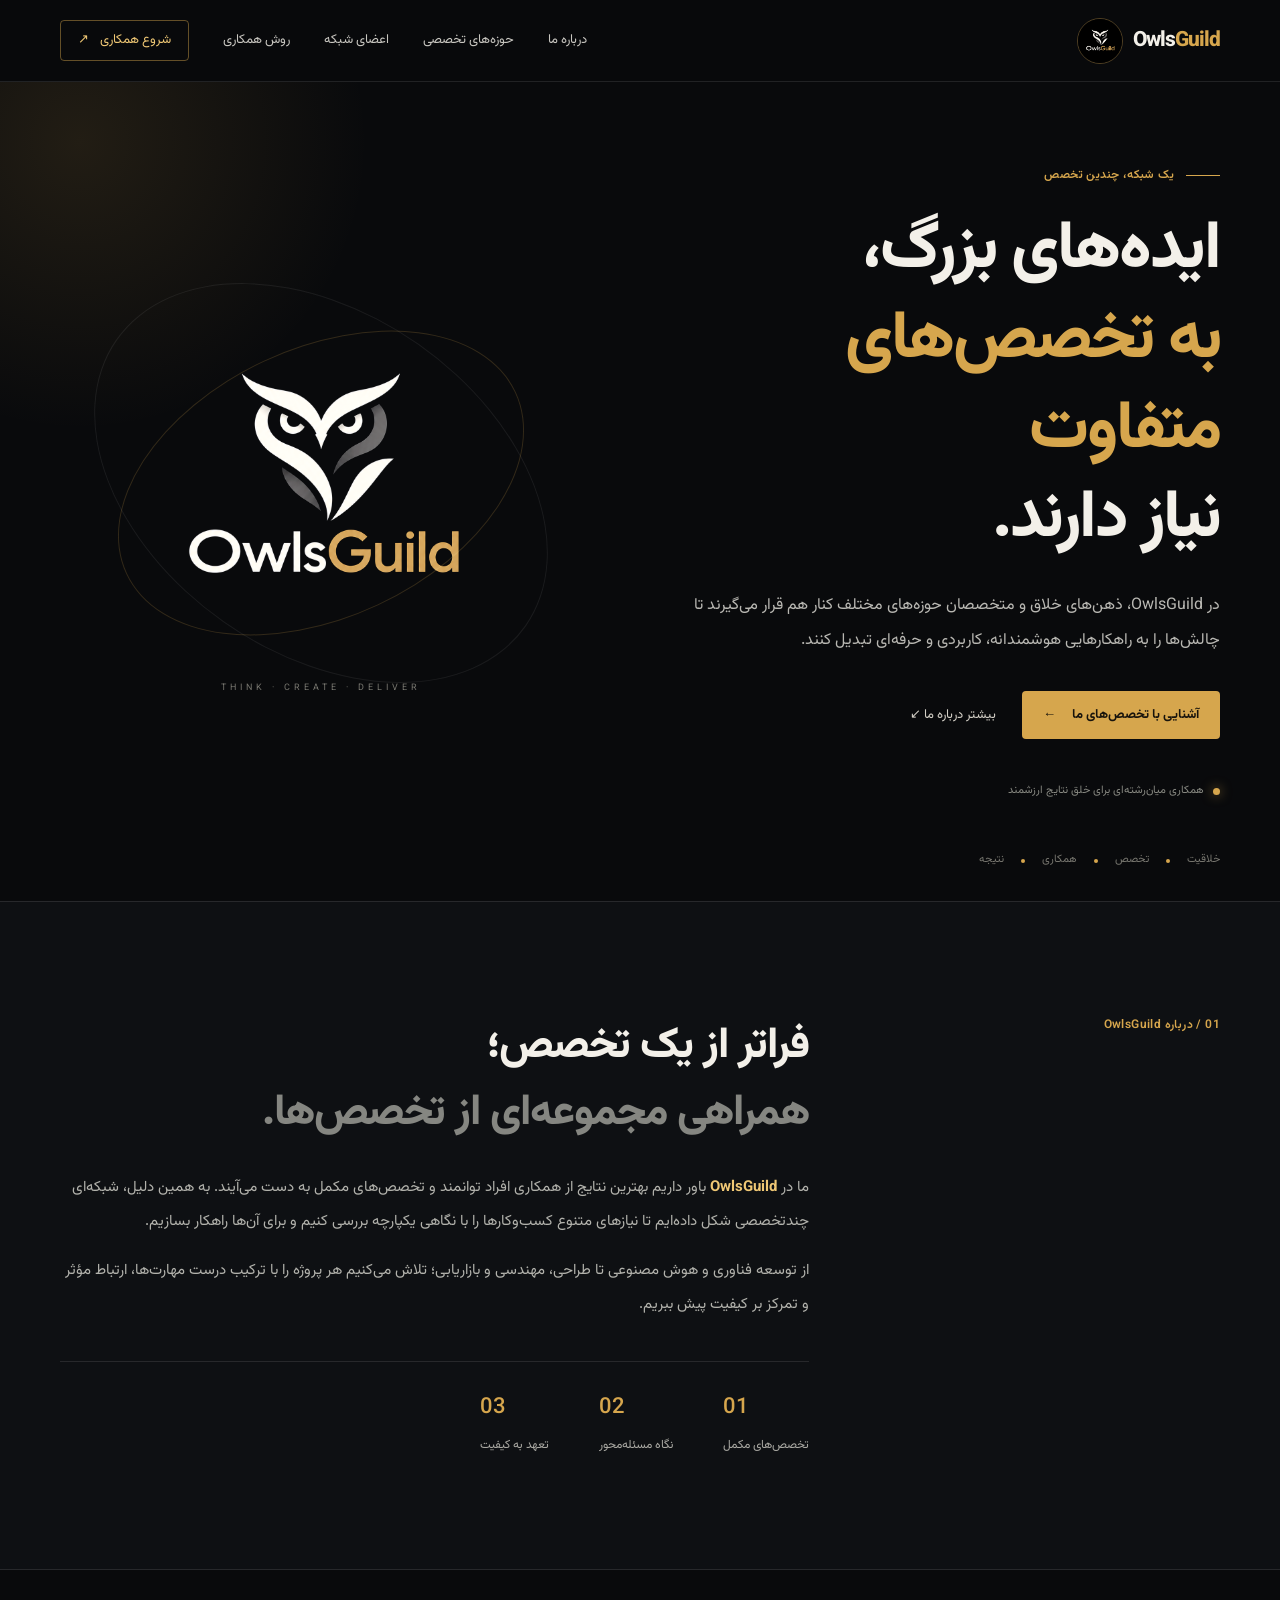
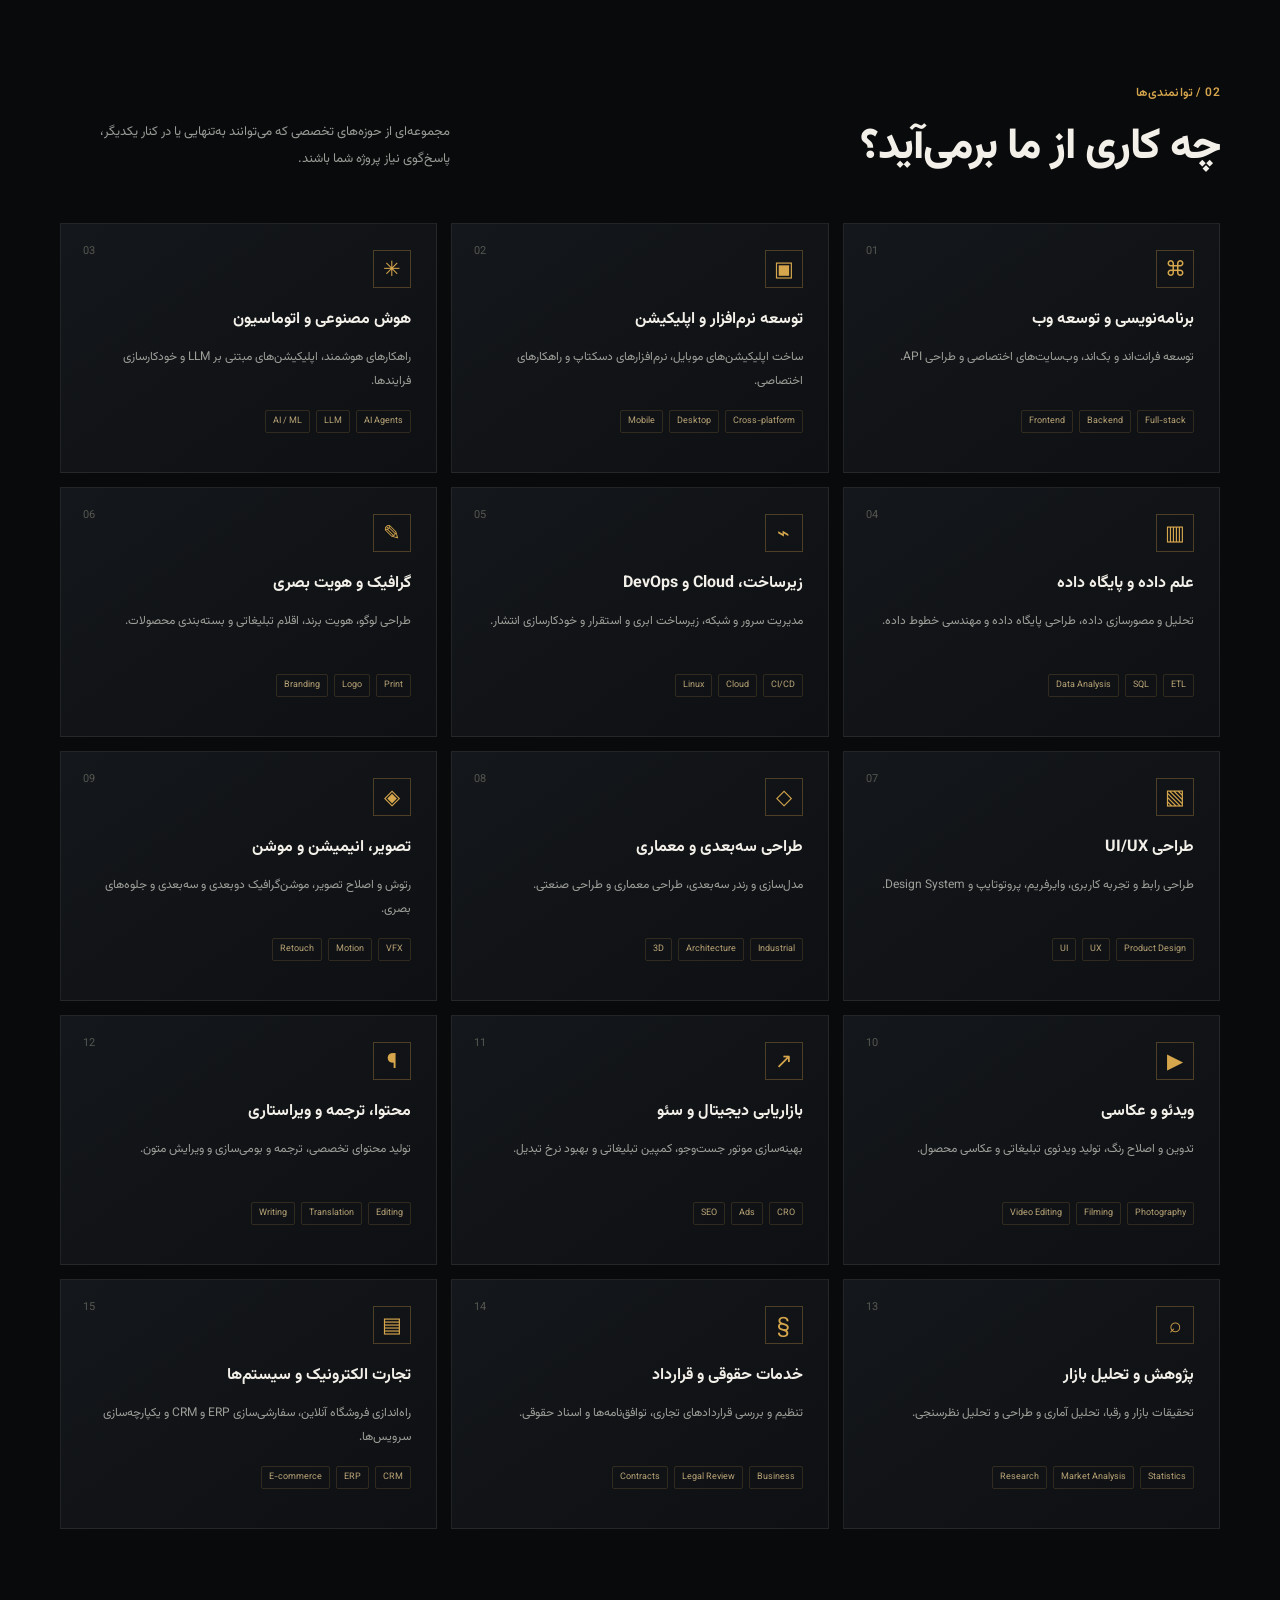
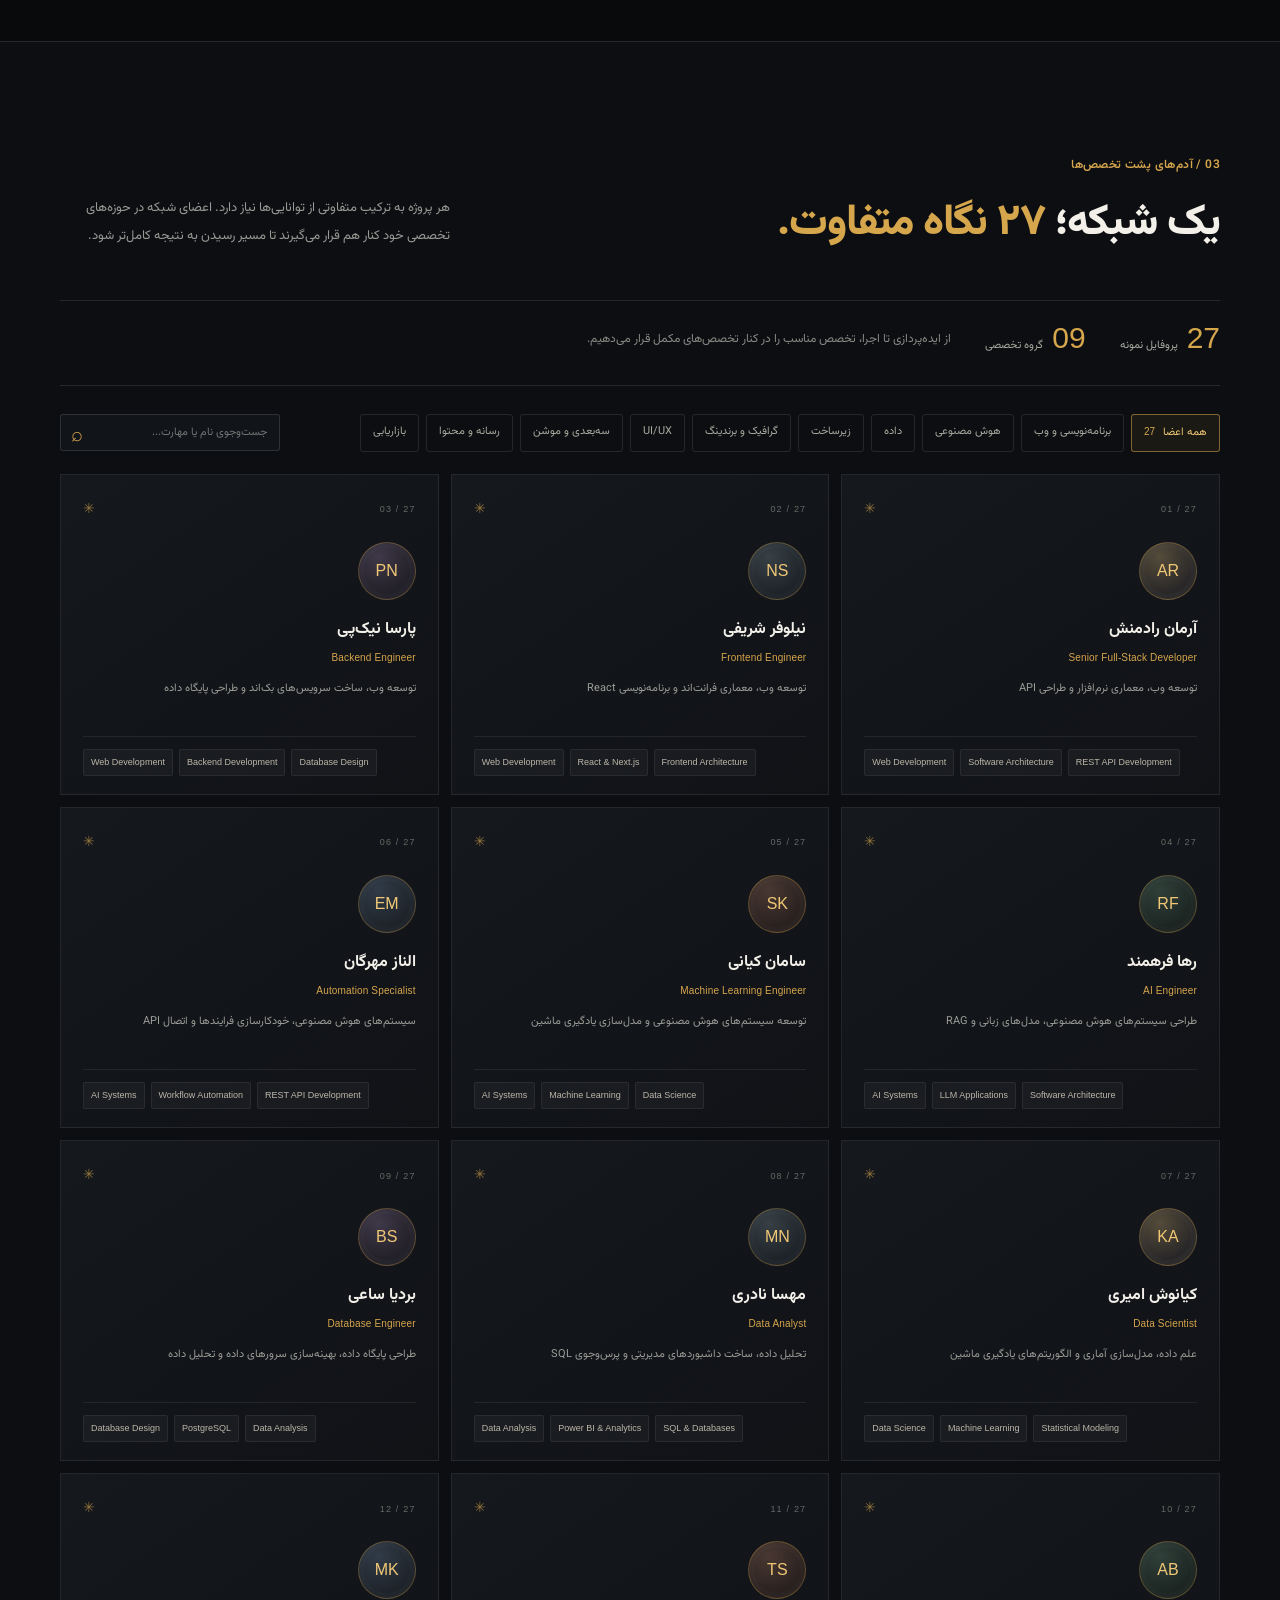
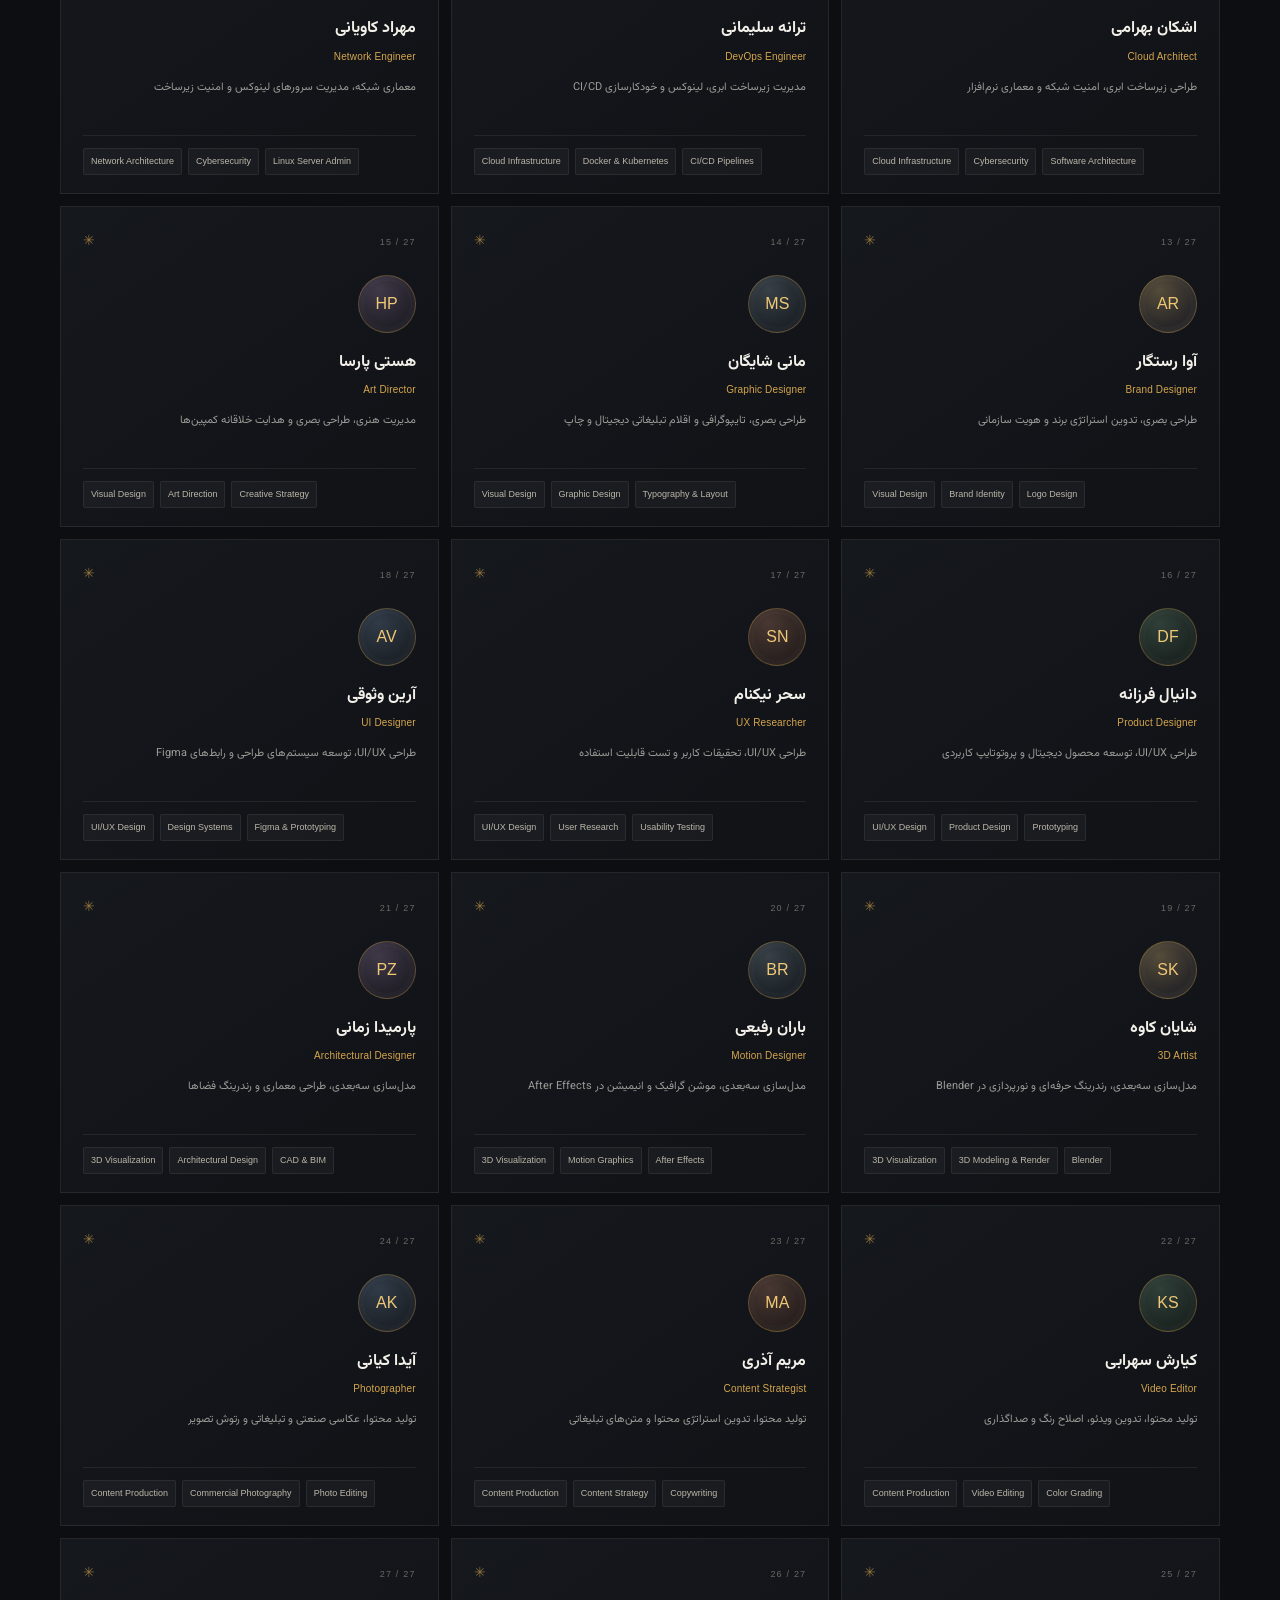
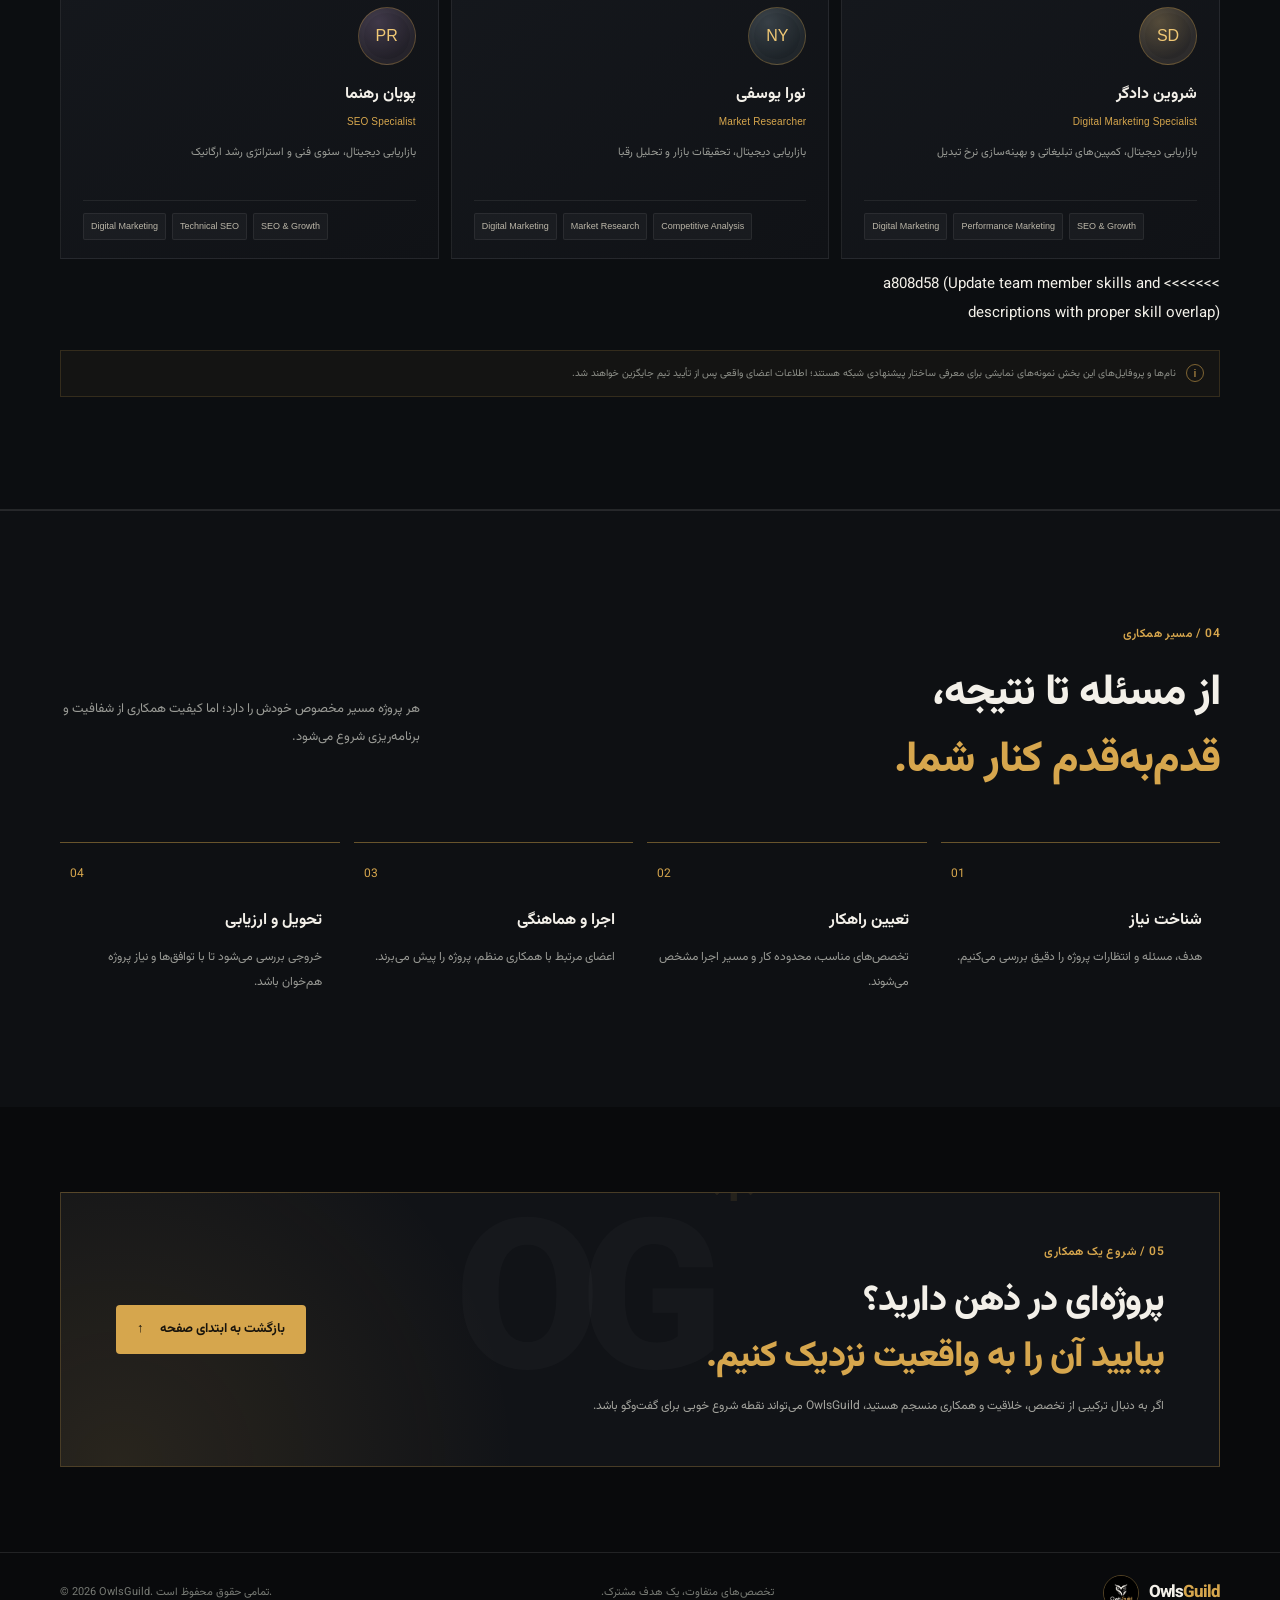
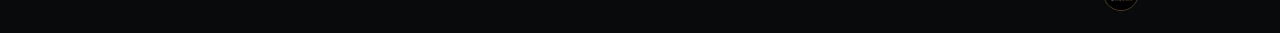
==== index.html @ 22aa442f "Update team member skills and descriptions with proper skill overlap" ====
<!doctype html>
<html lang="fa" dir="rtl">
<head>
  <meta charset="utf-8">
  <meta name="viewport" content="width=device-width, initial-scale=1">
  <meta name="theme-color" content="#090a0c">
  <meta name="description" content="OwlsGuild؛ شبکه‌ای چندتخصصی از افراد خلاق و متخصص در فناوری، هوش مصنوعی، طراحی، مهندسی و بازاریابی برای تبدیل ایده‌ها به راهکارهای حرفه‌ای.">
  <meta name="keywords" content="OwlsGuild, طراحی وب, برنامه نویسی, هوش مصنوعی, طراحی گرافیک, بازاریابی دیجیتال, فریلنسری">
  <meta property="og:type" content="website">
  <meta property="og:title" content="OwlsGuild | تخصص‌های متفاوت، یک هدف مشترک">
  <meta property="og:description" content="شبکه‌ای چندتخصصی برای تبدیل ایده‌ها و نیازهای کسب‌وکارها به راهکارهای حرفه‌ای و عملی.">
  <meta property="og:image" content="assets/images/owlsguild-logo.png">
  <title>OwlsGuild | تخصص‌های متفاوت، یک هدف مشترک</title>
  <link rel="icon" type="image/png" href="assets/images/owlsguild-logo.png">
  <link rel="stylesheet" href="assets/css/styles.css">
  <script type="application/ld+json">
  {
    "@context": "https://schema.org",
    "@type": "Organization",
    "name": "OwlsGuild",
    "url": "https://OwlsGuild.github.io",
    "description": "A multidisciplinary network of creative and skilled professionals working across technology, design, engineering and marketing."
  }
  </script>
</head>
<body>
  <a class="skip-link" href="#main">رفتن به محتوای اصلی</a>
  <header class="site-header" id="top">
    <div class="container nav-wrap">
      <a class="brand" href="#top" aria-label="صفحه اصلی OwlsGuild">
        <img src="assets/images/owlsguild-logo.png" alt="نشان OwlsGuild" width="52" height="52">
        <span>Owls<span class="gold">Guild</span></span>
      </a>
      <button class="menu-toggle" type="button" aria-label="باز کردن منو" aria-expanded="false" aria-controls="main-nav">
        <span></span><span></span><span></span>
      </button>
      <nav class="main-nav" id="main-nav" aria-label="ناوبری اصلی">
        <a href="#about">درباره ما</a>
        <a href="#services">حوزه‌های تخصصی</a>
        <a href="#team">اعضای شبکه</a>
        <a href="#approach">روش همکاری</a>
        <a class="nav-cta" href="#start">شروع همکاری <span aria-hidden="true">↗</span></a>
      </nav>
    </div>
  </header>

  <main id="main">
    <section class="hero section-pad">
      <div class="hero-glow" aria-hidden="true"></div>
      <div class="container hero-grid">
        <div class="hero-copy">
          <div class="eyebrow"><span class="eyebrow-line"></span> یک شبکه، چندین تخصص</div>
          <h1>ایده‌های بزرگ،<br><span class="gold-text">به تخصص‌های متفاوت</span><br>نیاز دارند.</h1>
          <p class="hero-lead">در OwlsGuild، ذهن‌های خلاق و متخصصان حوزه‌های مختلف کنار هم قرار می‌گیرند تا چالش‌ها را به راهکارهایی هوشمندانه، کاربردی و حرفه‌ای تبدیل کنند.</p>
          <div class="hero-actions">
            <a class="button button-primary" href="#services">آشنایی با تخصص‌های ما <span aria-hidden="true">←</span></a>
            <a class="text-link" href="#about">بیشتر درباره ما <span aria-hidden="true">↙</span></a>
          </div>
          <div class="hero-note"><span class="status-dot"></span> همکاری میان‌رشته‌ای برای خلق نتایج ارزشمند</div>
        </div>
        <div class="hero-art" aria-label="لوگوی OwlsGuild">
          <div class="logo-frame"><img src="assets/images/owlsguild-logo.png" alt="لوگوی جغد OwlsGuild"></div>
          <div class="orbit orbit-one"></div>
          <div class="orbit orbit-two"></div>
          <span class="art-caption">THINK · CREATE · DELIVER</span>
        </div>
      </div>
      <div class="container hero-bottom"><span>خلاقیت</span><i></i><span>تخصص</span><i></i><span>همکاری</span><i></i><span>نتیجه</span></div>
    </section>

    <section class="intro section-pad" id="about">
      <div class="container intro-grid">
        <div class="section-kicker">01 / درباره OwlsGuild</div>
        <div class="intro-content">
          <h2>فراتر از یک تخصص؛<br><span class="muted-heading">همراهی مجموعه‌ای از تخصص‌ها.</span></h2>
          <p>ما در <strong>OwlsGuild</strong> باور داریم بهترین نتایج از همکاری افراد توانمند و تخصص‌های مکمل به دست می‌آیند. به همین دلیل، شبکه‌ای چندتخصصی شکل داده‌ایم تا نیازهای متنوع کسب‌وکارها را با نگاهی یکپارچه بررسی کنیم و برای آن‌ها راهکار بسازیم.</p>
          <p>از توسعه فناوری و هوش مصنوعی تا طراحی، مهندسی و بازاریابی؛ تلاش می‌کنیم هر پروژه را با ترکیب درست مهارت‌ها، ارتباط مؤثر و تمرکز بر کیفیت پیش ببریم.</p>
          <div class="values-row">
            <div><b>01</b><span>تخصص‌های مکمل</span></div>
            <div><b>02</b><span>نگاه مسئله‌محور</span></div>
            <div><b>03</b><span>تعهد به کیفیت</span></div>
          </div>
        </div>
      </div>
    </section>

    <section class="services section-pad" id="services">
      <div class="container">
        <div class="section-heading">
          <div><div class="section-kicker">02 / توانمندی‌ها</div><h2>چه کاری از ما برمی‌آید؟</h2></div>
          <p>مجموعه‌ای از حوزه‌های تخصصی که می‌توانند به‌تنهایی یا در کنار یکدیگر، پاسخ‌گوی نیاز پروژه شما باشند.</p>
        </div>
        <div class="service-grid">
          <article class="service-card"><span class="service-number">01</span><div class="service-icon">⌘</div><h3>برنامه‌نویسی و توسعه وب</h3><p>توسعه فرانت‌اند و بک‌اند، وب‌سایت‌های اختصاصی و طراحی API.</p><div class="tags"><span>Frontend</span><span>Backend</span><span>Full-stack</span></div></article>
          <article class="service-card"><span class="service-number">02</span><div class="service-icon">▣</div><h3>توسعه نرم‌افزار و اپلیکیشن</h3><p>ساخت اپلیکیشن‌های موبایل، نرم‌افزارهای دسکتاپ و راهکارهای اختصاصی.</p><div class="tags"><span>Mobile</span><span>Desktop</span><span>Cross-platform</span></div></article>
          <article class="service-card"><span class="service-number">03</span><div class="service-icon">✳</div><h3>هوش مصنوعی و اتوماسیون</h3><p>راهکارهای هوشمند، اپلیکیشن‌های مبتنی بر LLM و خودکارسازی فرایندها.</p><div class="tags"><span>AI / ML</span><span>LLM</span><span>AI Agents</span></div></article>
          <article class="service-card"><span class="service-number">04</span><div class="service-icon">▥</div><h3>علم داده و پایگاه داده</h3><p>تحلیل و مصورسازی داده، طراحی پایگاه داده و مهندسی خطوط داده.</p><div class="tags"><span>Data Analysis</span><span>SQL</span><span>ETL</span></div></article>
          <article class="service-card"><span class="service-number">05</span><div class="service-icon">⌁</div><h3>زیرساخت، Cloud و DevOps</h3><p>مدیریت سرور و شبکه، زیرساخت ابری و استقرار و خودکارسازی انتشار.</p><div class="tags"><span>Linux</span><span>Cloud</span><span>CI/CD</span></div></article>
          <article class="service-card"><span class="service-number">06</span><div class="service-icon">✎</div><h3>گرافیک و هویت بصری</h3><p>طراحی لوگو، هویت برند، اقلام تبلیغاتی و بسته‌بندی محصولات.</p><div class="tags"><span>Branding</span><span>Logo</span><span>Print</span></div></article>
          <article class="service-card"><span class="service-number">07</span><div class="service-icon">▧</div><h3>طراحی UI/UX</h3><p>طراحی رابط و تجربه کاربری، وایرفریم، پروتوتایپ و Design System.</p><div class="tags"><span>UI</span><span>UX</span><span>Product Design</span></div></article>
          <article class="service-card"><span class="service-number">08</span><div class="service-icon">◇</div><h3>طراحی سه‌بعدی و معماری</h3><p>مدل‌سازی و رندر سه‌بعدی، طراحی معماری و طراحی صنعتی.</p><div class="tags"><span>3D</span><span>Architecture</span><span>Industrial</span></div></article>
          <article class="service-card"><span class="service-number">09</span><div class="service-icon">◈</div><h3>تصویر، انیمیشن و موشن</h3><p>رتوش و اصلاح تصویر، موشن‌گرافیک دوبعدی و سه‌بعدی و جلوه‌های بصری.</p><div class="tags"><span>Retouch</span><span>Motion</span><span>VFX</span></div></article>
          <article class="service-card"><span class="service-number">10</span><div class="service-icon">▶</div><h3>ویدئو و عکاسی</h3><p>تدوین و اصلاح رنگ، تولید ویدئوی تبلیغاتی و عکاسی محصول.</p><div class="tags"><span>Video Editing</span><span>Filming</span><span>Photography</span></div></article>
          <article class="service-card"><span class="service-number">11</span><div class="service-icon">↗</div><h3>بازاریابی دیجیتال و سئو</h3><p>بهینه‌سازی موتور جست‌وجو، کمپین تبلیغاتی و بهبود نرخ تبدیل.</p><div class="tags"><span>SEO</span><span>Ads</span><span>CRO</span></div></article>
          <article class="service-card"><span class="service-number">12</span><div class="service-icon">¶</div><h3>محتوا، ترجمه و ویراستاری</h3><p>تولید محتوای تخصصی، ترجمه و بومی‌سازی و ویرایش متون.</p><div class="tags"><span>Writing</span><span>Translation</span><span>Editing</span></div></article>
          <article class="service-card"><span class="service-number">13</span><div class="service-icon">⌕</div><h3>پژوهش و تحلیل بازار</h3><p>تحقیقات بازار و رقبا، تحلیل آماری و طراحی و تحلیل نظرسنجی.</p><div class="tags"><span>Research</span><span>Market Analysis</span><span>Statistics</span></div></article>
          <article class="service-card"><span class="service-number">14</span><div class="service-icon">§</div><h3>خدمات حقوقی و قرارداد</h3><p>تنظیم و بررسی قراردادهای تجاری، توافق‌نامه‌ها و اسناد حقوقی.</p><div class="tags"><span>Contracts</span><span>Legal Review</span><span>Business</span></div></article>
          <article class="service-card"><span class="service-number">15</span><div class="service-icon">▤</div><h3>تجارت الکترونیک و سیستم‌ها</h3><p>راه‌اندازی فروشگاه آنلاین، سفارشی‌سازی ERP و CRM و یکپارچه‌سازی سرویس‌ها.</p><div class="tags"><span>E-commerce</span><span>ERP</span><span>CRM</span></div></article>
        </div>
      </div>
    </section>


    <section class="team section-pad" id="team">
      <div class="container">
        <div class="section-kicker">03 / آدم‌های پشت تخصص‌ها</div>
        <div class="section-heading team-heading">
          <div><h2>یک شبکه؛ <span class="gold-text">۲۷ نگاه متفاوت.</span></h2></div>
          <p>هر پروژه به ترکیب متفاوتی از توانایی‌ها نیاز دارد. اعضای شبکه در حوزه‌های تخصصی خود کنار هم قرار می‌گیرند تا مسیر رسیدن به نتیجه کامل‌تر شود.</p>
        </div>
        <div class="team-intro-row">
          <div class="team-stat"><strong>27</strong><span>پروفایل نمونه</span></div>
          <div class="team-stat"><strong>09</strong><span>گروه تخصصی</span></div>
          <p>از ایده‌پردازی تا اجرا، تخصص مناسب را در کنار تخصص‌های مکمل قرار می‌دهیم.</p>
        </div>
        <div class="team-controls" aria-label="فیلتر اعضای شبکه">
          <div class="team-filters" role="group" aria-label="فیلتر بر اساس حوزه تخصصی">
            <button class="team-filter is-active" type="button" data-filter="all" aria-pressed="true">همه اعضا <span>27</span></button>
            <button class="team-filter" type="button" data-filter="برنامه‌نویسی و وب" aria-pressed="false">برنامه‌نویسی و وب</button>
            <button class="team-filter" type="button" data-filter="هوش مصنوعی و اتوماسیون" aria-pressed="false">هوش مصنوعی</button>
            <button class="team-filter" type="button" data-filter="داده و پایگاه داده" aria-pressed="false">داده</button>
            <button class="team-filter" type="button" data-filter="زیرساخت و DevOps" aria-pressed="false">زیرساخت</button>
            <button class="team-filter" type="button" data-filter="گرافیک و برندینگ" aria-pressed="false">گرافیک و برندینگ</button>
            <button class="team-filter" type="button" data-filter="طراحی محصول و UI/UX" aria-pressed="false">UI/UX</button>
            <button class="team-filter" type="button" data-filter="سه‌بعدی، معماری و موشن" aria-pressed="false">سه‌بعدی و موشن</button>
            <button class="team-filter" type="button" data-filter="رسانه و محتوا" aria-pressed="false">رسانه و محتوا</button>
            <button class="team-filter" type="button" data-filter="رشد و بازاریابی" aria-pressed="false">بازاریابی</button>
          </div>
          <label class="team-search"><span class="sr-only">جست‌وجوی اعضا</span><input id="member-search" type="search" placeholder="جست‌وجوی نام یا مهارت..." autocomplete="off"><span aria-hidden="true">⌕</span></label>
        </div>
        <div class="member-grid" id="member-grid">
          <article class="member-card" data-group="برنامه‌نویسی و وب">
            <div class="member-card-top"><span class="member-index">01 / 27</span><span class="member-mark" aria-hidden="true">✳</span></div>
            <div class="member-avatar avatar-1" aria-hidden="true"><span>AR</span></div>
            <div class="member-info"><h3>آرمان رادمنش</h3><div class="member-role" dir="ltr">Senior Full-Stack Developer</div><p>توسعه وب، معماری نرم‌افزار و طراحی API</p></div>
            <div class="member-tags"><span>Web Development</span><span>Software Architecture</span><span>REST API Development</span></div>
          </article>
          <article class="member-card" data-group="برنامه‌نویسی و وب">
            <div class="member-card-top"><span class="member-index">02 / 27</span><span class="member-mark" aria-hidden="true">✳</span></div>
            <div class="member-avatar avatar-2" aria-hidden="true"><span>NS</span></div>
            <div class="member-info"><h3>نیلوفر شریفی</h3><div class="member-role" dir="ltr">Frontend Engineer</div><p>توسعه وب، معماری فرانت‌اند و برنامه‌نویسی React</p></div>
            <div class="member-tags"><span>Web Development</span><span>React & Next.js</span><span>Frontend Architecture</span></div>
          </article>
          <article class="member-card" data-group="برنامه‌نویسی و وب">
            <div class="member-card-top"><span class="member-index">03 / 27</span><span class="member-mark" aria-hidden="true">✳</span></div>
            <div class="member-avatar avatar-3" aria-hidden="true"><span>PN</span></div>
            <div class="member-info"><h3>پارسا نیک‌پی</h3><div class="member-role" dir="ltr">Backend Engineer</div><p>توسعه وب، ساخت سرویس‌های بک‌اند و طراحی پایگاه داده</p></div>
            <div class="member-tags"><span>Web Development</span><span>Backend Development</span><span>Database Design</span></div>
          </article>
          <article class="member-card" data-group="هوش مصنوعی و اتوماسیون">
            <div class="member-card-top"><span class="member-index">04 / 27</span><span class="member-mark" aria-hidden="true">✳</span></div>
            <div class="member-avatar avatar-4" aria-hidden="true"><span>RF</span></div>
            <div class="member-info"><h3>رها فرهمند</h3><div class="member-role" dir="ltr">AI Engineer</div><p>طراحی سیستم‌های هوش مصنوعی، مدل‌های زبانی و RAG</p></div>
            <div class="member-tags"><span>AI Systems</span><span>LLM Applications</span><span>Software Architecture</span></div>
          </article>
          <article class="member-card" data-group="هوش مصنوعی و اتوماسیون">
            <div class="member-card-top"><span class="member-index">05 / 27</span><span class="member-mark" aria-hidden="true">✳</span></div>
            <div class="member-avatar avatar-5" aria-hidden="true"><span>SK</span></div>
            <div class="member-info"><h3>سامان کیانی</h3><div class="member-role" dir="ltr">Machine Learning Engineer</div><p>توسعه سیستم‌های هوش مصنوعی و مدل‌سازی یادگیری ماشین</p></div>
            <div class="member-tags"><span>AI Systems</span><span>Machine Learning</span><span>Data Science</span></div>
          </article>
          <article class="member-card" data-group="هوش مصنوعی و اتوماسیون">
            <div class="member-card-top"><span class="member-index">06 / 27</span><span class="member-mark" aria-hidden="true">✳</span></div>
            <div class="member-avatar avatar-6" aria-hidden="true"><span>EM</span></div>
            <div class="member-info"><h3>الناز مهرگان</h3><div class="member-role" dir="ltr">Automation Specialist</div><p>سیستم‌های هوش مصنوعی، خودکارسازی فرایندها و اتصال API</p></div>
            <div class="member-tags"><span>AI Systems</span><span>Workflow Automation</span><span>REST API Development</span></div>
          </article>
          <article class="member-card" data-group="داده و پایگاه داده">
            <div class="member-card-top"><span class="member-index">07 / 27</span><span class="member-mark" aria-hidden="true">✳</span></div>
            <div class="member-avatar avatar-1" aria-hidden="true"><span>KA</span></div>
            <div class="member-info"><h3>کیانوش امیری</h3><div class="member-role" dir="ltr">Data Scientist</div><p>علم داده، مدل‌سازی آماری و الگوریتم‌های یادگیری ماشین</p></div>
            <div class="member-tags"><span>Data Science</span><span>Machine Learning</span><span>Statistical Modeling</span></div>
          </article>
          <article class="member-card" data-group="داده و پایگاه داده">
            <div class="member-card-top"><span class="member-index">08 / 27</span><span class="member-mark" aria-hidden="true">✳</span></div>
            <div class="member-avatar avatar-2" aria-hidden="true"><span>MN</span></div>
            <div class="member-info"><h3>مهسا نادری</h3><div class="member-role" dir="ltr">Data Analyst</div><p>تحلیل داده، ساخت داشبوردهای مدیریتی و پرس‌وجوی SQL</p></div>
            <div class="member-tags"><span>Data Analysis</span><span>Power BI & Analytics</span><span>SQL & Databases</span></div>
          </article>
          <article class="member-card" data-group="داده و پایگاه داده">
            <div class="member-card-top"><span class="member-index">09 / 27</span><span class="member-mark" aria-hidden="true">✳</span></div>
            <div class="member-avatar avatar-3" aria-hidden="true"><span>BS</span></div>
            <div class="member-info"><h3>بردیا ساعی</h3><div class="member-role" dir="ltr">Database Engineer</div><p>طراحی پایگاه داده، بهینه‌سازی سرورهای داده و تحلیل داده</p></div>
            <div class="member-tags"><span>Database Design</span><span>PostgreSQL</span><span>Data Analysis</span></div>
          </article>
          <article class="member-card" data-group="زیرساخت و DevOps">
            <div class="member-card-top"><span class="member-index">10 / 27</span><span class="member-mark" aria-hidden="true">✳</span></div>
            <div class="member-avatar avatar-4" aria-hidden="true"><span>AB</span></div>
            <div class="member-info"><h3>اشکان بهرامی</h3><div class="member-role" dir="ltr">Cloud Architect</div><p>طراحی زیرساخت ابری، امنیت شبکه و معماری نرم‌افزار</p></div>
            <div class="member-tags"><span>Cloud Infrastructure</span><span>Cybersecurity</span><span>Software Architecture</span></div>
          </article>
          <article class="member-card" data-group="زیرساخت و DevOps">
            <div class="member-card-top"><span class="member-index">11 / 27</span><span class="member-mark" aria-hidden="true">✳</span></div>
            <div class="member-avatar avatar-5" aria-hidden="true"><span>TS</span></div>
            <div class="member-info"><h3>ترانه سلیمانی</h3><div class="member-role" dir="ltr">DevOps Engineer</div><p>مدیریت زیرساخت ابری، لینوکس و خودکارسازی CI/CD</p></div>
            <div class="member-tags"><span>Cloud Infrastructure</span><span>Docker & Kubernetes</span><span>CI/CD Pipelines</span></div>
          </article>
          <article class="member-card" data-group="زیرساخت و DevOps">
            <div class="member-card-top"><span class="member-index">12 / 27</span><span class="member-mark" aria-hidden="true">✳</span></div>
            <div class="member-avatar avatar-6" aria-hidden="true"><span>MK</span></div>
            <div class="member-info"><h3>مهراد کاویانی</h3><div class="member-role" dir="ltr">Network Engineer</div><p>معماری شبکه، مدیریت سرورهای لینوکس و امنیت زیرساخت</p></div>
            <div class="member-tags"><span>Network Architecture</span><span>Cybersecurity</span><span>Linux Server Admin</span></div>
          </article>
          <article class="member-card" data-group="گرافیک و برندینگ">
            <div class="member-card-top"><span class="member-index">13 / 27</span><span class="member-mark" aria-hidden="true">✳</span></div>
            <div class="member-avatar avatar-1" aria-hidden="true"><span>AR</span></div>
            <div class="member-info"><h3>آوا رستگار</h3><div class="member-role" dir="ltr">Brand Designer</div><p>طراحی بصری، تدوین استراتژی برند و هویت سازمانی</p></div>
            <div class="member-tags"><span>Visual Design</span><span>Brand Identity</span><span>Logo Design</span></div>
          </article>
          <article class="member-card" data-group="گرافیک و برندینگ">
            <div class="member-card-top"><span class="member-index">14 / 27</span><span class="member-mark" aria-hidden="true">✳</span></div>
            <div class="member-avatar avatar-2" aria-hidden="true"><span>MS</span></div>
            <div class="member-info"><h3>مانی شایگان</h3><div class="member-role" dir="ltr">Graphic Designer</div><p>طراحی بصری، تایپوگرافی و اقلام تبلیغاتی دیجیتال و چاپ</p></div>
            <div class="member-tags"><span>Visual Design</span><span>Graphic Design</span><span>Typography & Layout</span></div>
          </article>
          <article class="member-card" data-group="گرافیک و برندینگ">
            <div class="member-card-top"><span class="member-index">15 / 27</span><span class="member-mark" aria-hidden="true">✳</span></div>
            <div class="member-avatar avatar-3" aria-hidden="true"><span>HP</span></div>
            <div class="member-info"><h3>هستی پارسا</h3><div class="member-role" dir="ltr">Art Director</div><p>مدیریت هنری، طراحی بصری و هدایت خلاقانه کمپین‌ها</p></div>
            <div class="member-tags"><span>Visual Design</span><span>Art Direction</span><span>Creative Strategy</span></div>
          </article>
          <article class="member-card" data-group="طراحی محصول و UI/UX">
            <div class="member-card-top"><span class="member-index">16 / 27</span><span class="member-mark" aria-hidden="true">✳</span></div>
            <div class="member-avatar avatar-4" aria-hidden="true"><span>DF</span></div>
            <div class="member-info"><h3>دانیال فرزانه</h3><div class="member-role" dir="ltr">Product Designer</div><p>طراحی UI/UX، توسعه محصول دیجیتال و پروتوتایپ کاربردی</p></div>
            <div class="member-tags"><span>UI/UX Design</span><span>Product Design</span><span>Prototyping</span></div>
          </article>
          <article class="member-card" data-group="طراحی محصول و UI/UX">
            <div class="member-card-top"><span class="member-index">17 / 27</span><span class="member-mark" aria-hidden="true">✳</span></div>
            <div class="member-avatar avatar-5" aria-hidden="true"><span>SN</span></div>
            <div class="member-info"><h3>سحر نیکنام</h3><div class="member-role" dir="ltr">UX Researcher</div><p>طراحی UI/UX، تحقیقات کاربر و تست قابلیت استفاده</p></div>
            <div class="member-tags"><span>UI/UX Design</span><span>User Research</span><span>Usability Testing</span></div>
          </article>
          <article class="member-card" data-group="طراحی محصول و UI/UX">
            <div class="member-card-top"><span class="member-index">18 / 27</span><span class="member-mark" aria-hidden="true">✳</span></div>
            <div class="member-avatar avatar-6" aria-hidden="true"><span>AV</span></div>
            <div class="member-info"><h3>آرین وثوقی</h3><div class="member-role" dir="ltr">UI Designer</div><p>طراحی UI/UX، توسعه سیستم‌های طراحی و رابط‌های Figma</p></div>
            <div class="member-tags"><span>UI/UX Design</span><span>Design Systems</span><span>Figma & Prototyping</span></div>
          </article>
          <article class="member-card" data-group="سه‌بعدی، معماری و موشن">
            <div class="member-card-top"><span class="member-index">19 / 27</span><span class="member-mark" aria-hidden="true">✳</span></div>
            <div class="member-avatar avatar-1" aria-hidden="true"><span>SK</span></div>
            <div class="member-info"><h3>شایان کاوه</h3><div class="member-role" dir="ltr">3D Artist</div><p>مدل‌سازی سه‌بعدی، رندرینگ حرفه‌ای و نورپردازی در Blender</p></div>
            <div class="member-tags"><span>3D Visualization</span><span>3D Modeling & Render</span><span>Blender</span></div>
          </article>
          <article class="member-card" data-group="سه‌بعدی، معماری و موشن">
            <div class="member-card-top"><span class="member-index">20 / 27</span><span class="member-mark" aria-hidden="true">✳</span></div>
            <div class="member-avatar avatar-2" aria-hidden="true"><span>BR</span></div>
            <div class="member-info"><h3>باران رفیعی</h3><div class="member-role" dir="ltr">Motion Designer</div><p>مدل‌سازی سه‌بعدی، موشن گرافیک و انیمیشن در After Effects</p></div>
            <div class="member-tags"><span>3D Visualization</span><span>Motion Graphics</span><span>After Effects</span></div>
          </article>
          <article class="member-card" data-group="سه‌بعدی، معماری و موشن">
            <div class="member-card-top"><span class="member-index">21 / 27</span><span class="member-mark" aria-hidden="true">✳</span></div>
            <div class="member-avatar avatar-3" aria-hidden="true"><span>PZ</span></div>
            <div class="member-info"><h3>پارمیدا زمانی</h3><div class="member-role" dir="ltr">Architectural Designer</div><p>مدل‌سازی سه‌بعدی، طراحی معماری و رندرینگ فضاها</p></div>
            <div class="member-tags"><span>3D Visualization</span><span>Architectural Design</span><span>CAD & BIM</span></div>
          </article>
          <article class="member-card" data-group="رسانه و محتوا">
            <div class="member-card-top"><span class="member-index">22 / 27</span><span class="member-mark" aria-hidden="true">✳</span></div>
            <div class="member-avatar avatar-4" aria-hidden="true"><span>KS</span></div>
            <div class="member-info"><h3>کیارش سهرابی</h3><div class="member-role" dir="ltr">Video Editor</div><p>تولید محتوا، تدوین ویدئو، اصلاح رنگ و صداگذاری</p></div>
            <div class="member-tags"><span>Content Production</span><span>Video Editing</span><span>Color Grading</span></div>
          </article>
          <article class="member-card" data-group="رسانه و محتوا">
            <div class="member-card-top"><span class="member-index">23 / 27</span><span class="member-mark" aria-hidden="true">✳</span></div>
            <div class="member-avatar avatar-5" aria-hidden="true"><span>MA</span></div>
            <div class="member-info"><h3>مریم آذری</h3><div class="member-role" dir="ltr">Content Strategist</div><p>تولید محتوا، تدوین استراتژی محتوا و متن‌های تبلیغاتی</p></div>
            <div class="member-tags"><span>Content Production</span><span>Content Strategy</span><span>Copywriting</span></div>
          </article>
          <article class="member-card" data-group="رسانه و محتوا">
            <div class="member-card-top"><span class="member-index">24 / 27</span><span class="member-mark" aria-hidden="true">✳</span></div>
            <div class="member-avatar avatar-6" aria-hidden="true"><span>AK</span></div>
            <div class="member-info"><h3>آیدا کیانی</h3><div class="member-role" dir="ltr">Photographer</div><p>تولید محتوا، عکاسی صنعتی و تبلیغاتی و رتوش تصویر</p></div>
            <div class="member-tags"><span>Content Production</span><span>Commercial Photography</span><span>Photo Editing</span></div>
          </article>
          <article class="member-card" data-group="رشد و بازاریابی">
            <div class="member-card-top"><span class="member-index">25 / 27</span><span class="member-mark" aria-hidden="true">✳</span></div>
            <div class="member-avatar avatar-1" aria-hidden="true"><span>SD</span></div>
            <div class="member-info"><h3>شروین دادگر</h3><div class="member-role" dir="ltr">Digital Marketing Specialist</div><p>بازاریابی دیجیتال، کمپین‌های تبلیغاتی و بهینه‌سازی نرخ تبدیل</p></div>
            <div class="member-tags"><span>Digital Marketing</span><span>Performance Marketing</span><span>SEO & Growth</span></div>
          </article>
          <article class="member-card" data-group="رشد و بازاریابی">
            <div class="member-card-top"><span class="member-index">26 / 27</span><span class="member-mark" aria-hidden="true">✳</span></div>
            <div class="member-avatar avatar-2" aria-hidden="true"><span>NY</span></div>
            <div class="member-info"><h3>نورا یوسفی</h3><div class="member-role" dir="ltr">Market Researcher</div><p>بازاریابی دیجیتال، تحقیقات بازار و تحلیل رقبا</p></div>
            <div class="member-tags"><span>Digital Marketing</span><span>Market Research</span><span>Competitive Analysis</span></div>
          </article>
          <article class="member-card" data-group="رشد و بازاریابی">
            <div class="member-card-top"><span class="member-index">27 / 27</span><span class="member-mark" aria-hidden="true">✳</span></div>
            <div class="member-avatar avatar-3" aria-hidden="true"><span>PR</span></div>
            <div class="member-info"><h3>پویان رهنما</h3><div class="member-role" dir="ltr">SEO Specialist</div><p>بازاریابی دیجیتال، سئوی فنی و استراتژی رشد ارگانیک</p></div>
            <div class="member-tags"><span>Digital Marketing</span><span>Technical SEO</span><span>SEO & Growth</span></div>
          </article>
>>>>>>> a808d58 (Update team member skills and descriptions with proper skill overlap)
        </div>
        <p class="team-empty" id="team-empty" hidden>عضوی با این نام یا مهارت پیدا نشد.</p>
        <div class="team-footnote"><span class="footnote-mark">i</span><p>نام‌ها و پروفایل‌های این بخش نمونه‌های نمایشی برای معرفی ساختار پیشنهادی شبکه هستند؛ اطلاعات اعضای واقعی پس از تأیید تیم جایگزین خواهند شد.</p></div>
      </div>
    </section>

    <section class="approach section-pad" id="approach">
      <div class="container">
        <div class="section-kicker">04 / مسیر همکاری</div>
        <div class="section-heading approach-heading"><h2>از مسئله تا نتیجه،<br><span class="gold-text">قدم‌به‌قدم کنار شما.</span></h2><p>هر پروژه مسیر مخصوص خودش را دارد؛ اما کیفیت همکاری از شفافیت و برنامه‌ریزی شروع می‌شود.</p></div>
        <div class="steps-grid">
          <div class="step"><span>01</span><h3>شناخت نیاز</h3><p>هدف، مسئله و انتظارات پروژه را دقیق بررسی می‌کنیم.</p></div>
          <div class="step"><span>02</span><h3>تعیین راهکار</h3><p>تخصص‌های مناسب، محدوده کار و مسیر اجرا مشخص می‌شوند.</p></div>
          <div class="step"><span>03</span><h3>اجرا و هماهنگی</h3><p>اعضای مرتبط با همکاری منظم، پروژه را پیش می‌برند.</p></div>
          <div class="step"><span>04</span><h3>تحویل و ارزیابی</h3><p>خروجی بررسی می‌شود تا با توافق‌ها و نیاز پروژه هم‌خوان باشد.</p></div>
        </div>
      </div>
    </section>

    <section class="closing section-pad" id="start">
      <div class="container closing-box">
        <div class="closing-mark">OG<span>✳</span></div>
        <div class="closing-copy"><div class="section-kicker">05 / شروع یک همکاری</div><h2>پروژه‌ای در ذهن دارید؟<br><span class="gold-text">بیایید آن را به واقعیت نزدیک کنیم.</span></h2><p>اگر به دنبال ترکیبی از تخصص، خلاقیت و همکاری منسجم هستید، OwlsGuild می‌تواند نقطه شروع خوبی برای گفت‌وگو باشد.</p></div>
        <a class="button button-primary" href="#top">بازگشت به ابتدای صفحه <span aria-hidden="true">↑</span></a>
      </div>
    </section>
  </main>

  <footer class="site-footer">
    <div class="container footer-wrap">
      <a class="brand footer-brand" href="#top"><img src="assets/images/owlsguild-logo.png" alt="" width="42" height="42"><span>Owls<span class="gold">Guild</span></span></a>
      <p>تخصص‌های متفاوت، یک هدف مشترک.</p>
      <span class="copyright">© <span id="year">2026</span> OwlsGuild. تمامی حقوق محفوظ است.</span>
    </div>
  </footer>
  <script src="assets/js/main.js" defer></script>
</body>
</html>
---- assets/css/styles.css ----
@import url('https://fonts.googleapis.com/css2?family=Vazirmatn:wght@300;400;500;600;700;800;900&display=swap');
:root{--bg:#090a0c;--surface:#101216;--surface-2:#15181d;--text:#f3f0e9;--muted:#a7a6a2;--gold:#d6a64d;--gold-light:#f0c875;--line:rgba(255,255,255,.1);--font:'Vazirmatn',Tahoma,Arial,sans-serif;--container:1160px}
*{box-sizing:border-box}html{scroll-behavior:smooth;scroll-padding-top:90px}body{margin:0;background:var(--bg);color:var(--text);font-family:var(--font);line-height:1.9;font-size:15px}a{color:inherit;text-decoration:none}img{max-width:100%;display:block}button{font:inherit}.container{width:min(var(--container),calc(100% - 48px));margin-inline:auto}.section-pad{padding:112px 0}.gold,.gold-text{color:var(--gold)}.skip-link{position:absolute;top:-60px;right:16px;background:var(--gold);color:#111;padding:8px 14px;z-index:100}.skip-link:focus{top:12px}.site-header{height:82px;position:sticky;top:0;z-index:50;background:rgba(9,10,12,.88);backdrop-filter:blur(18px);border-bottom:1px solid var(--line)}.nav-wrap,.main-nav,.brand{display:flex;align-items:center}.nav-wrap{height:100%;justify-content:space-between}.brand{gap:10px;font-size:21px;font-weight:800;direction:ltr;letter-spacing:-1px}.brand img{width:46px;height:46px;object-fit:cover;border-radius:50%;border:1px solid rgba(214,166,77,.35)}.main-nav{gap:34px;color:#c9c7c1;font-size:13px}.main-nav a{transition:color .2s}.main-nav a:hover,.text-link:hover{color:var(--gold-light)}.main-nav .nav-cta{color:var(--gold-light);border:1px solid rgba(214,166,77,.45);padding:7px 17px;border-radius:4px}.nav-cta span{margin-right:8px}.menu-toggle{display:none;background:none;border:0;padding:8px}.menu-toggle span{display:block;width:24px;height:2px;background:var(--text);margin:5px}.hero{position:relative;overflow:hidden;padding-top:82px;padding-bottom:30px;min-height:650px}.hero-glow{position:absolute;width:600px;height:600px;left:-220px;top:-240px;background:radial-gradient(circle,rgba(214,166,77,.12),transparent 68%);pointer-events:none}.hero-grid{display:grid;grid-template-columns:1.05fr .95fr;align-items:center;gap:60px;position:relative}.eyebrow,.section-kicker{color:var(--gold);font-size:12px;font-weight:600;letter-spacing:.4px}.eyebrow{display:flex;align-items:center;gap:12px}.eyebrow-line{width:34px;height:1px;background:var(--gold)}h1,h2,h3,p{margin-top:0}h1{font-size:clamp(42px,5.2vw,68px);line-height:1.35;letter-spacing:-2px;margin:20px 0 22px;font-weight:800}.hero-lead{color:#b9b8b3;max-width:570px;font-size:16px;line-height:2.2}.hero-actions{display:flex;align-items:center;gap:26px;margin-top:32px}.button{display:inline-flex;align-items:center;justify-content:center;gap:16px;padding:12px 21px;border-radius:4px;font-size:13px;font-weight:700;transition:transform .2s,background .2s}.button:hover{transform:translateY(-3px)}.button-primary{background:var(--gold);color:#17130c}.button-primary:hover{background:var(--gold-light)}.text-link{font-size:13px;color:#d4d0c7}.hero-note{display:flex;align-items:center;gap:9px;color:#888982;font-size:11px;margin-top:42px}.status-dot{width:7px;height:7px;border-radius:50%;background:var(--gold);box-shadow:0 0 12px rgba(214,166,77,.7)}.hero-art{position:relative;min-height:440px;display:grid;place-items:center}.logo-frame{width:min(420px,100%);position:relative;z-index:2;border-radius:50%;overflow:hidden;mix-blend-mode:screen}.logo-frame img{width:100%;height:auto;filter:contrast(1.04)}.orbit{position:absolute;border:1px solid rgba(214,166,77,.2);border-radius:50%;transform:rotate(-25deg)}.orbit-one{width:430px;height:270px}.orbit-two{width:500px;height:340px;border-color:rgba(255,255,255,.07);transform:rotate(35deg)}.art-caption{position:absolute;bottom:6px;left:50%;transform:translateX(-50%);font-size:9px;letter-spacing:4px;color:#77766f;direction:ltr;white-space:nowrap}.hero-bottom{display:flex;align-items:center;gap:17px;color:#77766f;font-size:11px;margin-top:48px}.hero-bottom i{width:4px;height:4px;background:var(--gold);border-radius:50%}.intro{background:#0e1013;border-top:1px solid var(--line);border-bottom:1px solid var(--line)}.intro-grid{display:grid;grid-template-columns:.65fr 1.35fr;gap:50px}.intro-content h2,.section-heading h2,.closing-copy h2{font-size:clamp(29px,3.5vw,43px);line-height:1.55;margin:0 0 24px;font-weight:800;letter-spacing:-1px}.muted-heading{color:#858681}.intro-content p{color:#b2b2ac;max-width:760px;line-height:2.25}.intro-content strong{color:var(--gold-light)}.values-row{display:flex;gap:50px;margin-top:40px;padding-top:25px;border-top:1px solid var(--line)}.values-row div{display:flex;flex-direction:column;gap:5px}.values-row b{font-size:22px;color:var(--gold);font-weight:500;direction:ltr}.values-row span{font-size:12px;color:#aaa9a3}.services{background:var(--bg)}.section-heading{display:flex;align-items:end;justify-content:space-between;gap:40px;margin-bottom:42px}.section-heading h2{margin:10px 0 0}.section-heading>p{max-width:390px;color:#999a95;font-size:13px;margin:0 0 8px;line-height:2.1}.service-grid{display:grid;grid-template-columns:repeat(3,1fr);gap:14px}.service-card{position:relative;min-height:250px;padding:26px 25px 22px;background:linear-gradient(145deg,#14171b,#0e1013);border:1px solid rgba(255,255,255,.075);transition:border-color .25s,transform .25s;overflow:hidden}.service-card:hover{border-color:rgba(214,166,77,.55);transform:translateY(-4px)}.service-number{position:absolute;left:22px;top:18px;color:#555750;font-size:11px;direction:ltr}.service-icon{width:38px;height:38px;display:grid;place-items:center;color:var(--gold);border:1px solid rgba(214,166,77,.3);font-size:21px;margin-bottom:17px}.service-card h3{font-size:16px;margin:0 0 9px;font-weight:700}.service-card p{color:#9d9f99;font-size:12px;line-height:2;margin:0 0 17px;min-height:48px}.tags{display:flex;flex-wrap:wrap;gap:6px;direction:ltr;justify-content:flex-end}.tags span{font-size:9px;color:#b9a477;border:1px solid rgba(214,166,77,.17);padding:2px 7px;border-radius:2px}.approach{background:#0e1013;border-top:1px solid var(--line)}.approach-heading{margin-top:15px;align-items:center}.approach-heading h2{margin:0}.approach-heading>p{max-width:360px}.steps-grid{display:grid;grid-template-columns:repeat(4,1fr);gap:14px;margin-top:48px}.step{border-top:1px solid rgba(214,166,77,.45);padding:20px 18px 0 10px}.step>span{font-size:12px;color:var(--gold);direction:ltr;display:block;margin-bottom:20px}.step h3{font-size:16px;margin:0 0 8px}.step p{font-size:12px;color:#999a95;line-height:2.1;margin:0}.closing{padding-top:85px;padding-bottom:85px}.closing-box{position:relative;overflow:hidden;border:1px solid rgba(214,166,77,.28);background:radial-gradient(circle at 5% 100%,rgba(214,166,77,.12),transparent 35%),#111317;padding:48px 55px;display:flex;align-items:center;justify-content:space-between;gap:30px}.closing-mark{position:absolute;left:34%;top:-75px;font-size:210px;font-weight:900;color:rgba(255,255,255,.025);direction:ltr;letter-spacing:-20px}.closing-mark span{color:rgba(214,166,77,.1);font-size:70px;vertical-align:top}.closing-copy{position:relative;z-index:1}.closing-copy h2{font-size:clamp(25px,3vw,36px);margin:10px 0}.closing-copy p{max-width:600px;color:#a4a49e;font-size:12px;margin:0}.closing-box>.button{position:relative;z-index:1;white-space:nowrap}.site-footer{border-top:1px solid var(--line);padding:22px 0}.footer-wrap{display:flex;align-items:center;justify-content:space-between;gap:20px}.footer-brand{font-size:17px}.footer-brand img{width:36px;height:36px}.footer-wrap p,.copyright{font-size:11px;color:#777a74;margin:0}.copyright{direction:ltr}
@media(max-width:900px){.hero-grid{gap:20px}.hero-art{min-height:350px}.logo-frame{width:340px}.orbit-one{width:350px;height:230px}.orbit-two{width:400px;height:280px}.service-grid{grid-template-columns:repeat(2,1fr)}.intro-grid{gap:25px}.closing-box{padding:38px;align-items:flex-start;flex-direction:column}.closing-box>.button{margin-top:8px}}
@media(max-width:640px){.container{width:min(100% - 32px,var(--container))}.section-pad{padding:76px 0}.site-header{height:70px}.brand{font-size:19px}.brand img{width:40px;height:40px}.menu-toggle{display:block}.main-nav{display:none;position:absolute;top:69px;right:0;left:0;padding:18px 22px 24px;background:#0d0f12;border-bottom:1px solid var(--line);flex-direction:column;align-items:stretch;gap:15px}.main-nav.open{display:flex}.main-nav .nav-cta{text-align:center}.hero{padding-top:55px;min-height:0}.hero-grid{grid-template-columns:1fr;gap:20px}.hero-copy{order:1}.hero-art{order:0;min-height:260px}.logo-frame{width:260px}.orbit-one{width:280px;height:180px}.orbit-two{width:320px;height:220px}.art-caption{bottom:-2px;font-size:8px}.hero h1{font-size:42px;letter-spacing:-1.5px}.hero-lead{font-size:14px}.hero-actions{gap:17px;flex-wrap:wrap}.hero-note{margin-top:28px}.hero-bottom{margin-top:36px;gap:10px;flex-wrap:wrap}.intro-grid{grid-template-columns:1fr;gap:22px}.intro-content h2,.section-heading h2{font-size:30px}.values-row{gap:22px;justify-content:space-between}.values-row span{font-size:10px}.section-heading{display:block}.section-heading>p{margin-top:17px}.service-grid{grid-template-columns:1fr;gap:10px}.service-card{min-height:0;padding:23px}.service-card p{min-height:0}.steps-grid{grid-template-columns:1fr 1fr;gap:25px 14px;margin-top:35px}.step{padding-right:12px}.approach-heading{display:block}.approach-heading>p{margin-top:18px}.closing{padding:65px 0}.closing-box{padding:30px 24px}.closing-copy h2{font-size:27px}.footer-wrap{flex-wrap:wrap}.footer-wrap p{order:3;width:100%}.copyright{font-size:9px}}
@media(prefers-reduced-motion:reduce){html{scroll-behavior:auto}*,*::before,*::after{transition:none!important}}


/* Team directory */
.team{background:#0c0e11;border-top:1px solid var(--line);border-bottom:1px solid var(--line)}
.team-heading{margin-top:14px}
.team-heading h2{margin:0}
.team-intro-row{display:flex;align-items:center;gap:34px;padding:22px 0 28px;border-top:1px solid var(--line);border-bottom:1px solid var(--line);margin-bottom:28px}
.team-stat{display:flex;align-items:baseline;gap:9px;white-space:nowrap}
.team-stat strong{font-family:Arial,sans-serif;font-size:30px;line-height:1;color:var(--gold);font-weight:500;direction:ltr}
.team-stat span{font-size:11px;color:#aaa99f}
.team-intro-row>p{margin:0 0 0 auto;color:#888a84;font-size:12px}
.team-controls{display:flex;justify-content:space-between;align-items:flex-start;gap:18px;margin-bottom:22px}
.team-filters{display:flex;flex-wrap:wrap;gap:7px}
.team-filter{border:1px solid rgba(255,255,255,.1);background:transparent;color:#aaa99f;padding:7px 12px;border-radius:3px;font-size:11px;cursor:pointer;transition:.2s}
.team-filter:hover,.team-filter.is-active{border-color:rgba(214,166,77,.55);color:var(--gold-light);background:rgba(214,166,77,.07)}
.team-filter span{font-family:Arial,sans-serif;font-size:10px;margin-right:5px;color:var(--gold)}
.team-search{position:relative;flex:0 0 220px}
.team-search input{width:100%;height:37px;border:1px solid rgba(255,255,255,.12);background:#111419;color:var(--text);border-radius:3px;padding:0 12px 0 34px;font:inherit;font-size:11px;outline:none}
.team-search input:focus{border-color:rgba(214,166,77,.65)}
.team-search>span:last-child{position:absolute;left:11px;top:3px;font-size:20px;color:var(--gold)}
.member-grid{display:grid;grid-template-columns:repeat(3,minmax(0,1fr));gap:12px}
.member-card{position:relative;min-width:0;padding:22px 22px 18px;background:linear-gradient(145deg,#15181d,#101216);border:1px solid rgba(255,255,255,.075);transition:border-color .22s,transform .22s;overflow:hidden}
.member-card:hover{border-color:rgba(214,166,77,.5);transform:translateY(-3px)}
.member-card[hidden]{display:none}
.member-card-top{display:flex;justify-content:space-between;align-items:center;margin-bottom:19px}
.member-index{font-family:Arial,sans-serif;font-size:9px;letter-spacing:1.2px;color:#686a64;direction:ltr}
.member-mark{font-size:14px;color:rgba(214,166,77,.65)}
.member-avatar{width:58px;height:58px;border-radius:50%;display:grid;place-items:center;margin-bottom:15px;border:1px solid rgba(214,166,77,.32);background:radial-gradient(circle at 35% 25%,rgba(240,200,117,.25),rgba(214,166,77,.05) 65%),#202126;color:var(--gold-light);font:500 16px Arial,sans-serif;direction:ltr;box-shadow:inset 0 0 0 5px rgba(255,255,255,.018)}
.avatar-2{background:radial-gradient(circle at 35% 25%,rgba(166,183,195,.2),transparent 70%),#1c2227}
.avatar-3{background:radial-gradient(circle at 35% 25%,rgba(183,157,205,.2),transparent 70%),#211f27}
.avatar-4{background:radial-gradient(circle at 35% 25%,rgba(132,175,154,.2),transparent 70%),#1b2421}
.avatar-5{background:radial-gradient(circle at 35% 25%,rgba(204,151,129,.2),transparent 70%),#28201e}
.avatar-6{background:radial-gradient(circle at 35% 25%,rgba(126,160,194,.2),transparent 70%),#1d2229}
.member-info h3{font-size:16px;font-weight:700;margin:0 0 2px}
.member-role{font-family:Arial,sans-serif;font-size:10px;letter-spacing:.15px;color:var(--gold);text-align:right;margin-bottom:11px}
.member-info p{font-size:11px;color:#9b9d97;line-height:2;margin:0;min-height:44px}
.member-tags{display:flex;flex-wrap:wrap;gap:6px;margin-top:14px;padding-top:12px;border-top:1px solid rgba(255,255,255,.07);direction:ltr;justify-content:flex-start}
.member-tags span{font-family:Arial,sans-serif;font-size:9px;color:#bcb7a9;background:rgba(255,255,255,.035);border:1px solid rgba(255,255,255,.07);padding:4px 7px;border-radius:2px}
.team-empty{text-align:center;color:#aaa;padding:30px}
.team-footnote{display:flex;align-items:flex-start;gap:10px;margin-top:22px;padding:13px 15px;border:1px solid rgba(214,166,77,.16);background:rgba(214,166,77,.035)}
.footnote-mark{flex:0 0 18px;width:18px;height:18px;border:1px solid rgba(214,166,77,.55);border-radius:50%;display:grid;place-items:center;color:var(--gold);font:11px Arial,sans-serif}
.team-footnote p{font-size:10px;line-height:1.9;color:#8e9089;margin:0}
.sr-only{position:absolute;width:1px;height:1px;padding:0;margin:-1px;overflow:hidden;clip:rect(0,0,0,0);white-space:nowrap;border:0}
@media(max-width:900px){.team-controls{display:block}.team-search{display:block;max-width:320px;margin-top:14px}.member-grid{grid-template-columns:repeat(2,minmax(0,1fr))}}
@media(max-width:640px){.team-intro-row{gap:16px;flex-wrap:wrap}.team-intro-row>p{width:100%;margin-top:4px}.team-stat strong{font-size:26px}.team-filters{flex-wrap:nowrap;overflow-x:auto;padding-bottom:8px;scrollbar-width:thin}.team-filter{white-space:nowrap}.team-search{max-width:none}.member-grid{grid-template-columns:1fr}.member-card{padding:20px}.member-info p{min-height:0}}
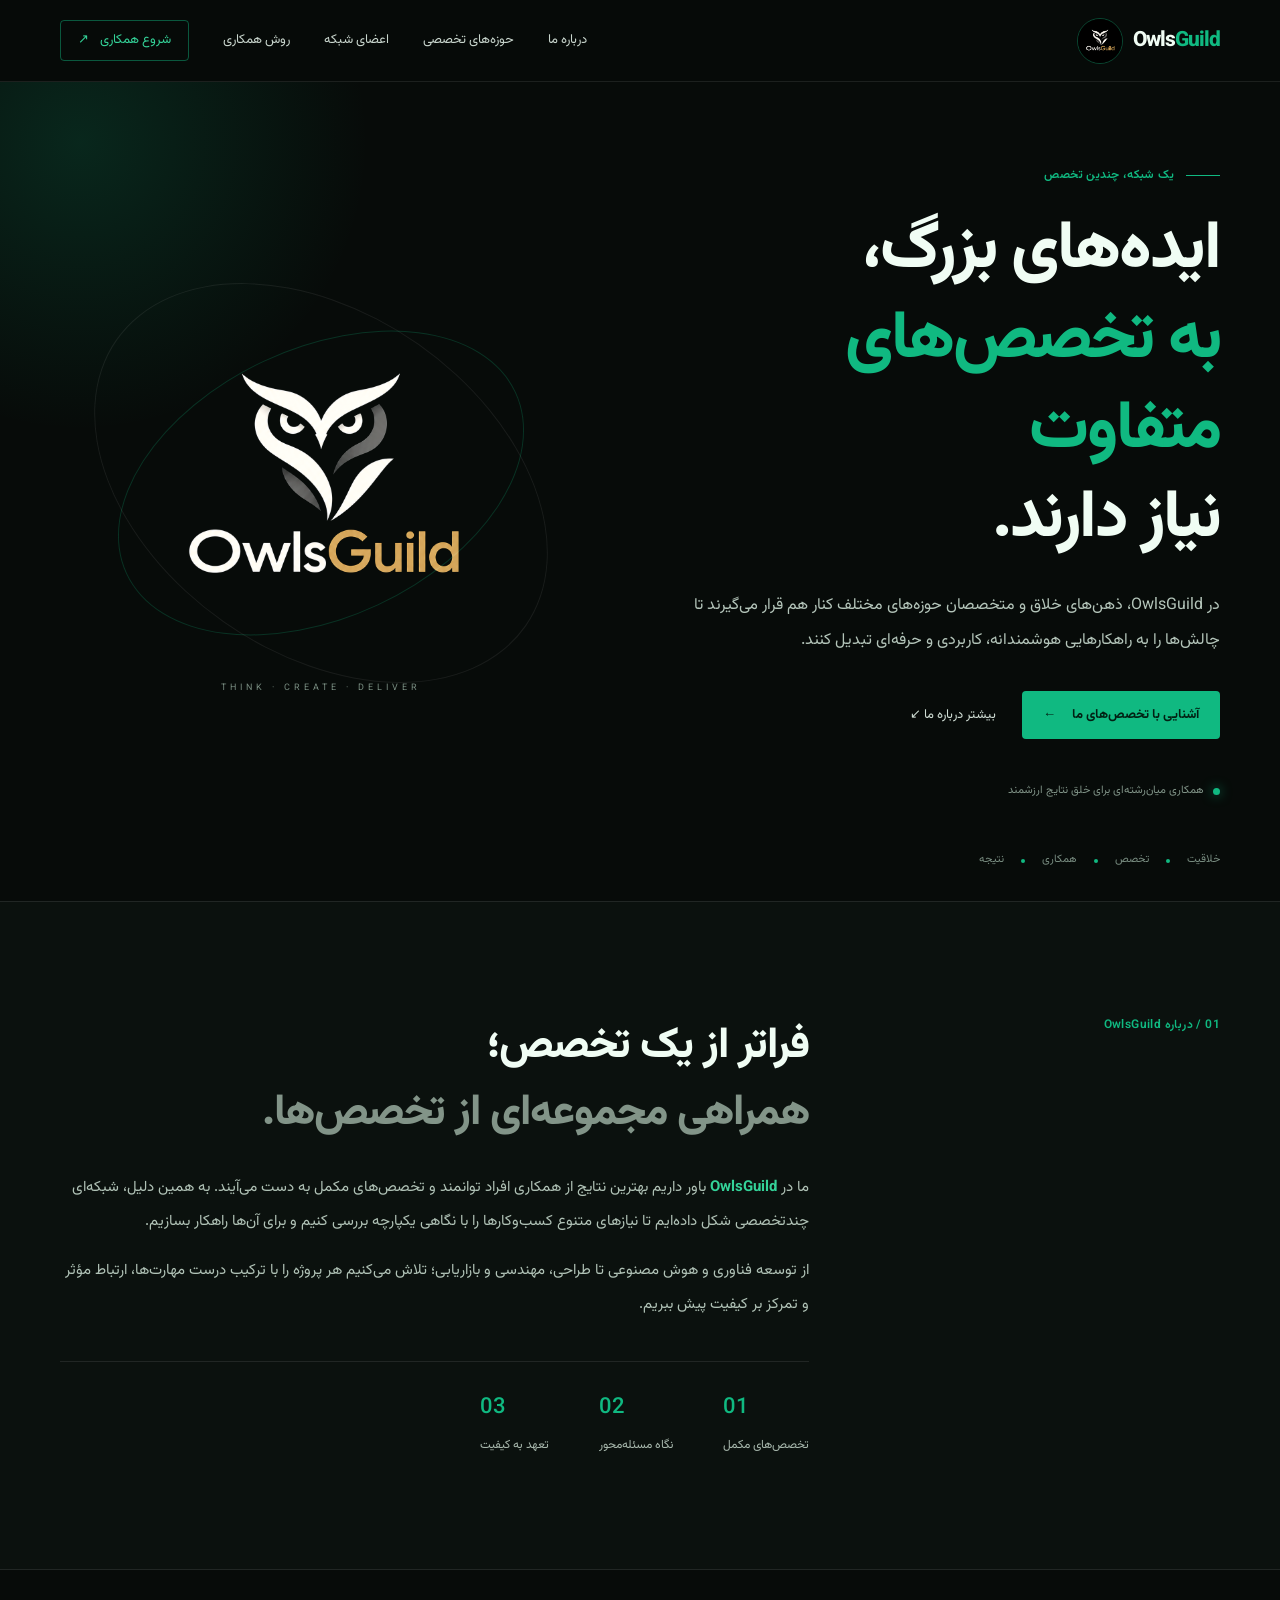
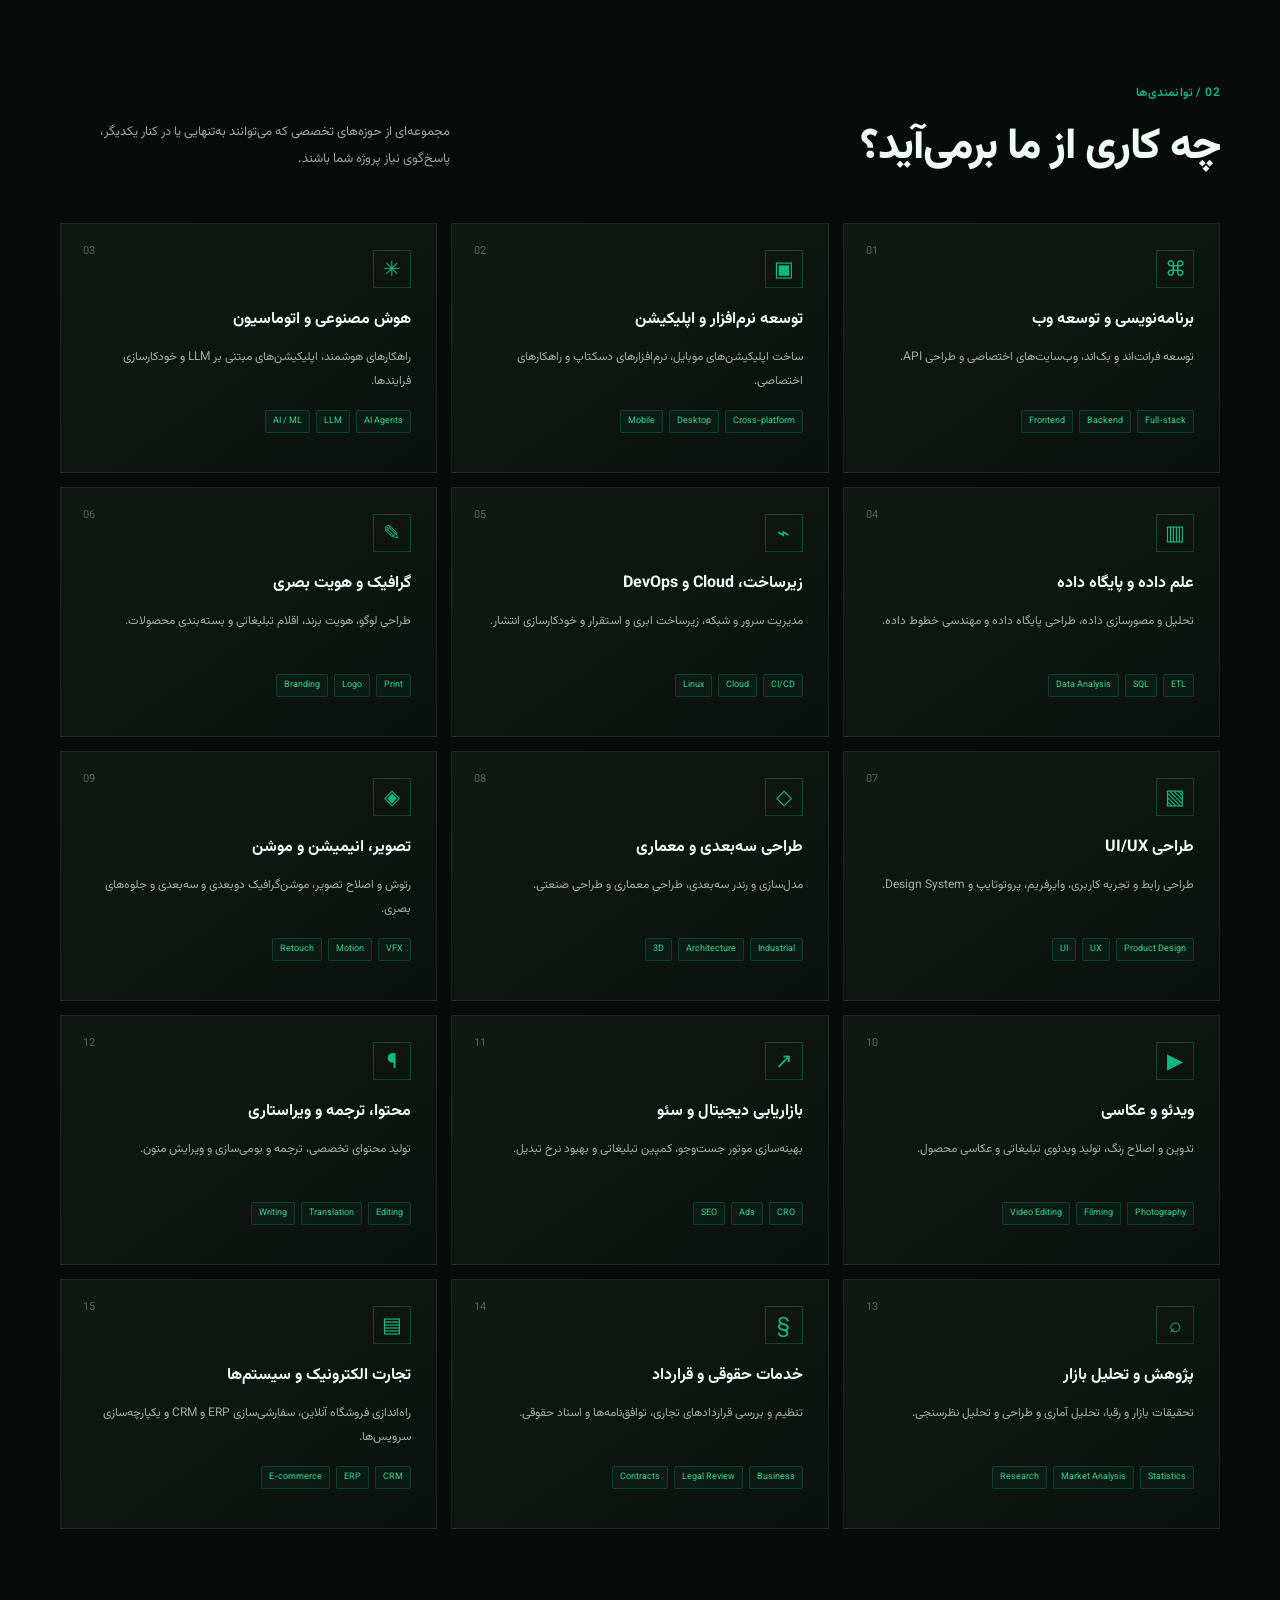
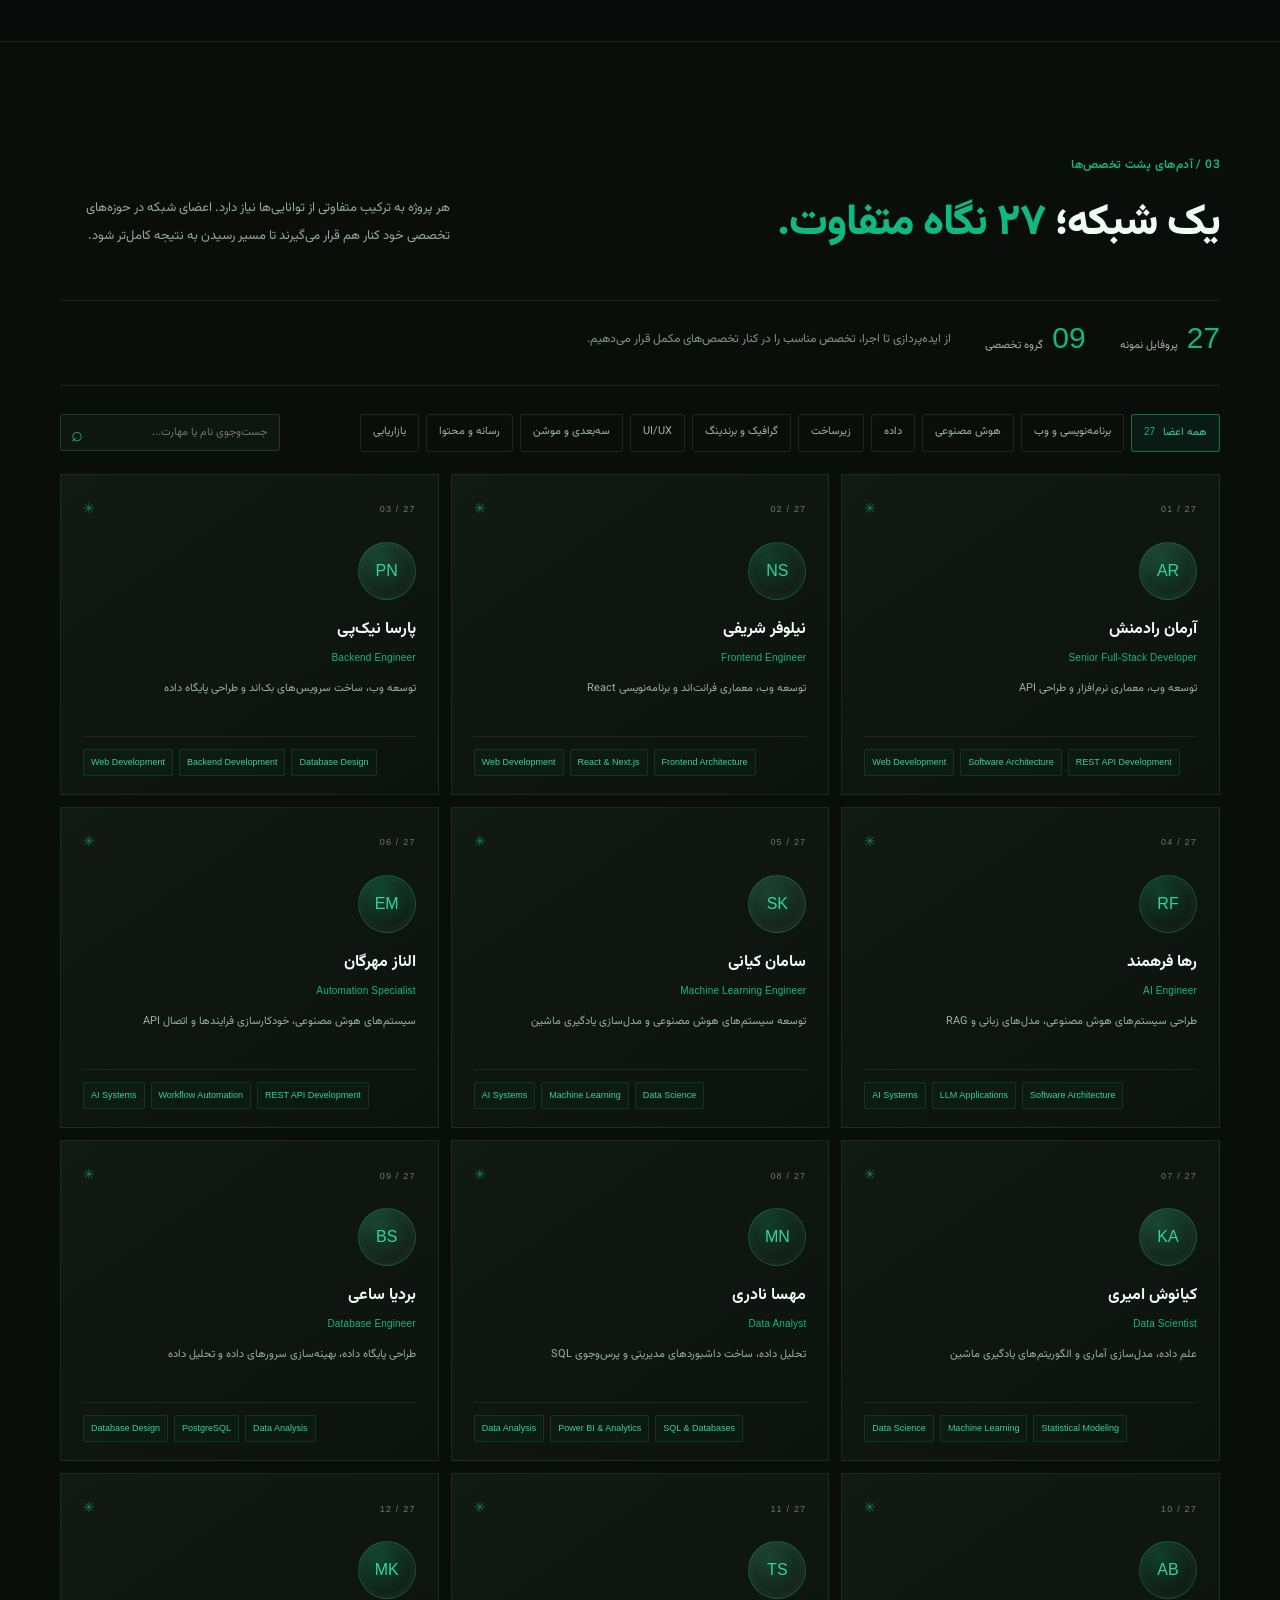
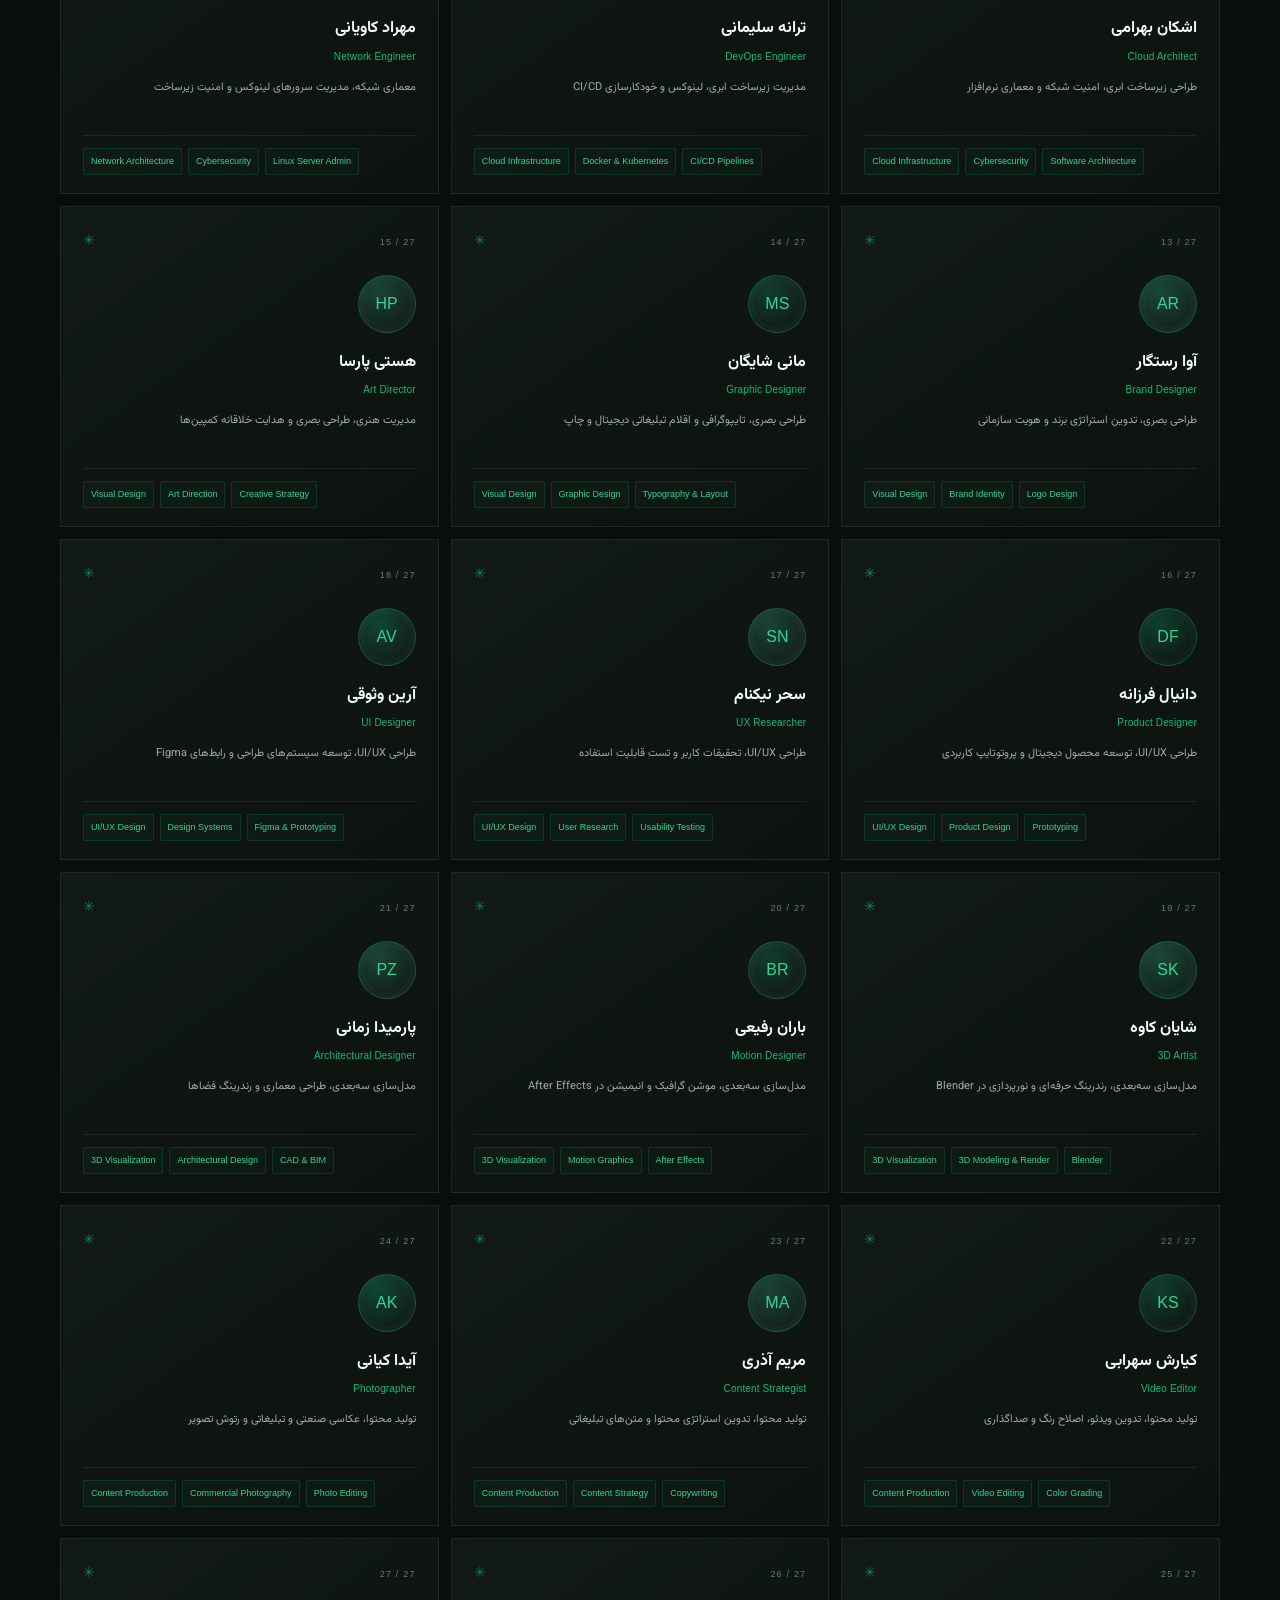
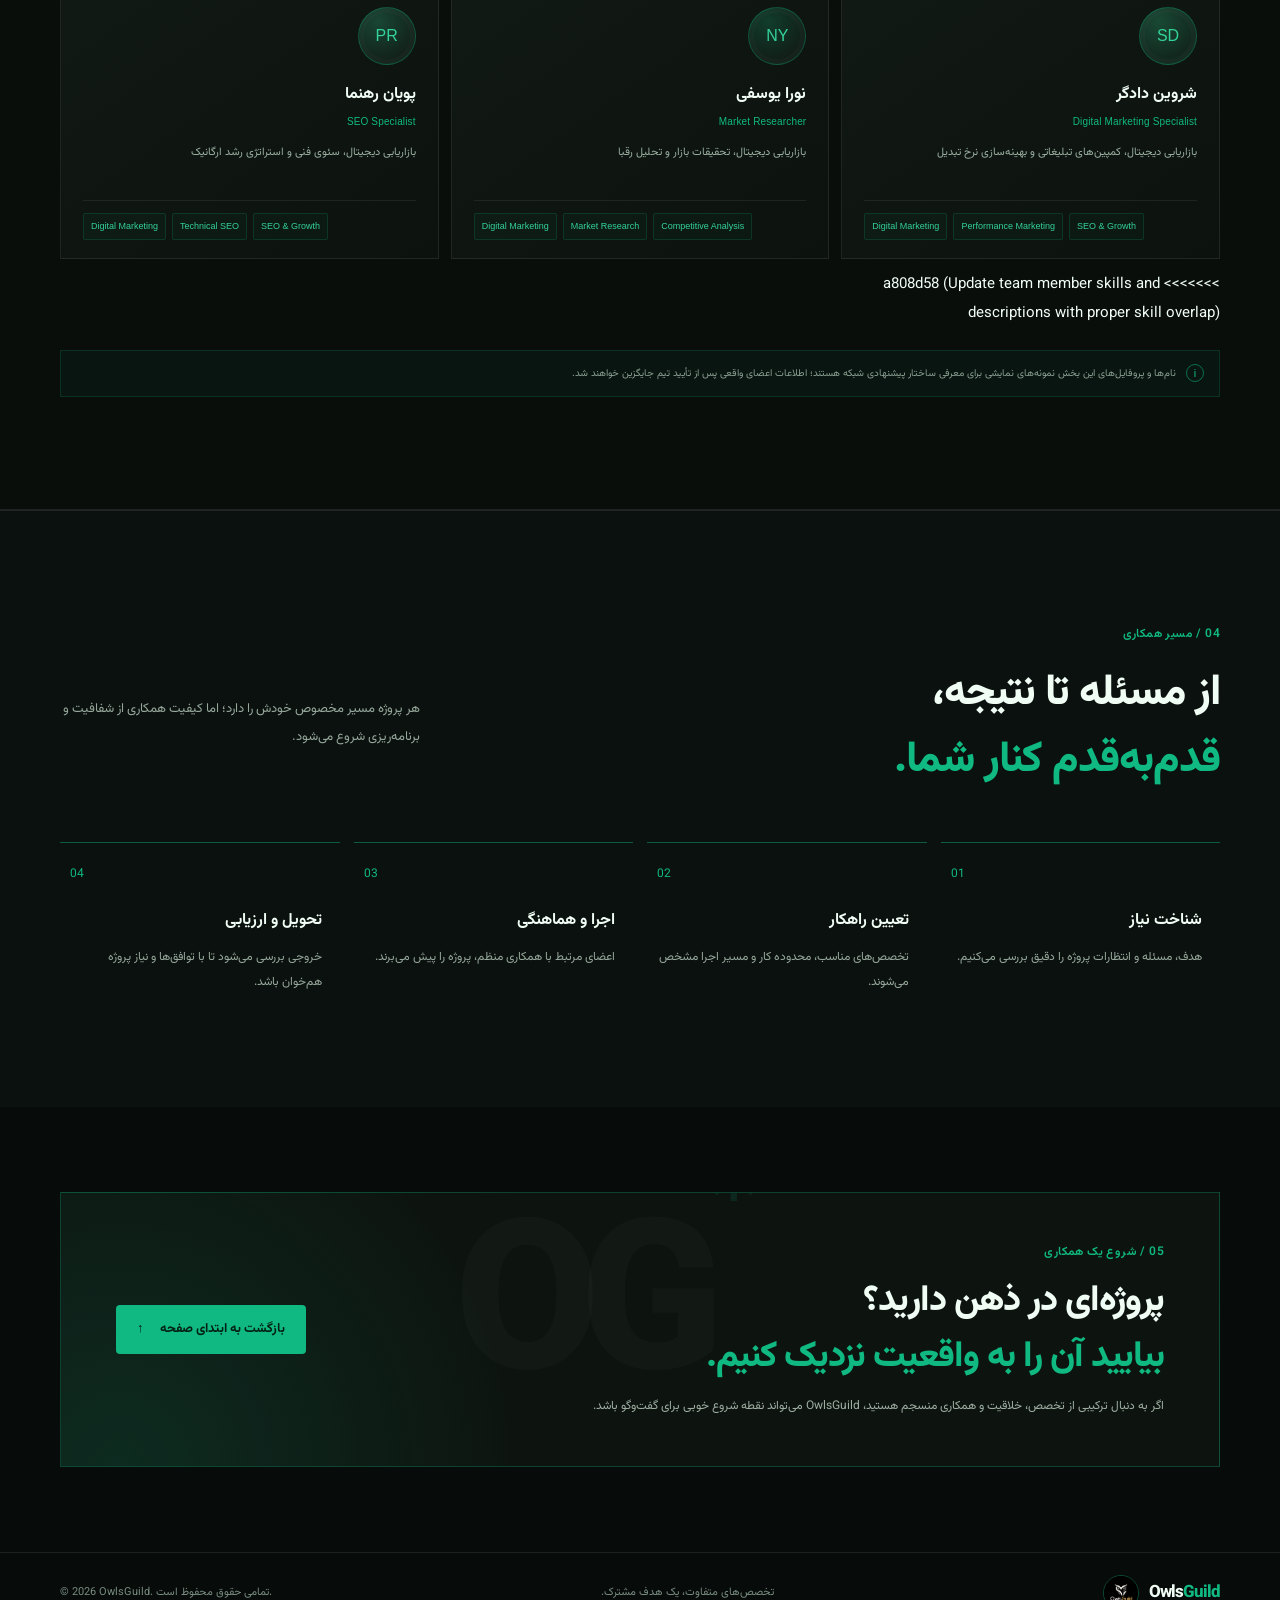
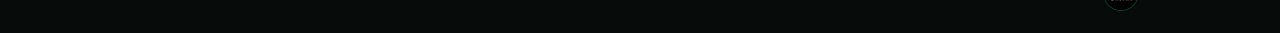
==== commit 0a03a44e: "Change website theme to luxury obsidian & emerald green" ====
--- a/index.html
+++ b/index.html
@@ -3,7 +3,7 @@
 <head>
   <meta charset="utf-8">
   <meta name="viewport" content="width=device-width, initial-scale=1">
-  <meta name="theme-color" content="#090a0c">
+  <meta name="theme-color" content="#070b09">
   <meta name="description" content="OwlsGuild؛ شبکه‌ای چندتخصصی از افراد خلاق و متخصص در فناوری، هوش مصنوعی، طراحی، مهندسی و بازاریابی برای تبدیل ایده‌ها به راهکارهای حرفه‌ای.">
   <meta name="keywords" content="OwlsGuild, طراحی وب, برنامه نویسی, هوش مصنوعی, طراحی گرافیک, بازاریابی دیجیتال, فریلنسری">
   <meta property="og:type" content="website">
--- a/assets/css/styles.css
+++ b/assets/css/styles.css
@@ -1,51 +1,50 @@
 @import url('https://fonts.googleapis.com/css2?family=Vazirmatn:wght@300;400;500;600;700;800;900&display=swap');
-:root{--bg:#090a0c;--surface:#101216;--surface-2:#15181d;--text:#f3f0e9;--muted:#a7a6a2;--gold:#d6a64d;--gold-light:#f0c875;--line:rgba(255,255,255,.1);--font:'Vazirmatn',Tahoma,Arial,sans-serif;--container:1160px}
-*{box-sizing:border-box}html{scroll-behavior:smooth;scroll-padding-top:90px}body{margin:0;background:var(--bg);color:var(--text);font-family:var(--font);line-height:1.9;font-size:15px}a{color:inherit;text-decoration:none}img{max-width:100%;display:block}button{font:inherit}.container{width:min(var(--container),calc(100% - 48px));margin-inline:auto}.section-pad{padding:112px 0}.gold,.gold-text{color:var(--gold)}.skip-link{position:absolute;top:-60px;right:16px;background:var(--gold);color:#111;padding:8px 14px;z-index:100}.skip-link:focus{top:12px}.site-header{height:82px;position:sticky;top:0;z-index:50;background:rgba(9,10,12,.88);backdrop-filter:blur(18px);border-bottom:1px solid var(--line)}.nav-wrap,.main-nav,.brand{display:flex;align-items:center}.nav-wrap{height:100%;justify-content:space-between}.brand{gap:10px;font-size:21px;font-weight:800;direction:ltr;letter-spacing:-1px}.brand img{width:46px;height:46px;object-fit:cover;border-radius:50%;border:1px solid rgba(214,166,77,.35)}.main-nav{gap:34px;color:#c9c7c1;font-size:13px}.main-nav a{transition:color .2s}.main-nav a:hover,.text-link:hover{color:var(--gold-light)}.main-nav .nav-cta{color:var(--gold-light);border:1px solid rgba(214,166,77,.45);padding:7px 17px;border-radius:4px}.nav-cta span{margin-right:8px}.menu-toggle{display:none;background:none;border:0;padding:8px}.menu-toggle span{display:block;width:24px;height:2px;background:var(--text);margin:5px}.hero{position:relative;overflow:hidden;padding-top:82px;padding-bottom:30px;min-height:650px}.hero-glow{position:absolute;width:600px;height:600px;left:-220px;top:-240px;background:radial-gradient(circle,rgba(214,166,77,.12),transparent 68%);pointer-events:none}.hero-grid{display:grid;grid-template-columns:1.05fr .95fr;align-items:center;gap:60px;position:relative}.eyebrow,.section-kicker{color:var(--gold);font-size:12px;font-weight:600;letter-spacing:.4px}.eyebrow{display:flex;align-items:center;gap:12px}.eyebrow-line{width:34px;height:1px;background:var(--gold)}h1,h2,h3,p{margin-top:0}h1{font-size:clamp(42px,5.2vw,68px);line-height:1.35;letter-spacing:-2px;margin:20px 0 22px;font-weight:800}.hero-lead{color:#b9b8b3;max-width:570px;font-size:16px;line-height:2.2}.hero-actions{display:flex;align-items:center;gap:26px;margin-top:32px}.button{display:inline-flex;align-items:center;justify-content:center;gap:16px;padding:12px 21px;border-radius:4px;font-size:13px;font-weight:700;transition:transform .2s,background .2s}.button:hover{transform:translateY(-3px)}.button-primary{background:var(--gold);color:#17130c}.button-primary:hover{background:var(--gold-light)}.text-link{font-size:13px;color:#d4d0c7}.hero-note{display:flex;align-items:center;gap:9px;color:#888982;font-size:11px;margin-top:42px}.status-dot{width:7px;height:7px;border-radius:50%;background:var(--gold);box-shadow:0 0 12px rgba(214,166,77,.7)}.hero-art{position:relative;min-height:440px;display:grid;place-items:center}.logo-frame{width:min(420px,100%);position:relative;z-index:2;border-radius:50%;overflow:hidden;mix-blend-mode:screen}.logo-frame img{width:100%;height:auto;filter:contrast(1.04)}.orbit{position:absolute;border:1px solid rgba(214,166,77,.2);border-radius:50%;transform:rotate(-25deg)}.orbit-one{width:430px;height:270px}.orbit-two{width:500px;height:340px;border-color:rgba(255,255,255,.07);transform:rotate(35deg)}.art-caption{position:absolute;bottom:6px;left:50%;transform:translateX(-50%);font-size:9px;letter-spacing:4px;color:#77766f;direction:ltr;white-space:nowrap}.hero-bottom{display:flex;align-items:center;gap:17px;color:#77766f;font-size:11px;margin-top:48px}.hero-bottom i{width:4px;height:4px;background:var(--gold);border-radius:50%}.intro{background:#0e1013;border-top:1px solid var(--line);border-bottom:1px solid var(--line)}.intro-grid{display:grid;grid-template-columns:.65fr 1.35fr;gap:50px}.intro-content h2,.section-heading h2,.closing-copy h2{font-size:clamp(29px,3.5vw,43px);line-height:1.55;margin:0 0 24px;font-weight:800;letter-spacing:-1px}.muted-heading{color:#858681}.intro-content p{color:#b2b2ac;max-width:760px;line-height:2.25}.intro-content strong{color:var(--gold-light)}.values-row{display:flex;gap:50px;margin-top:40px;padding-top:25px;border-top:1px solid var(--line)}.values-row div{display:flex;flex-direction:column;gap:5px}.values-row b{font-size:22px;color:var(--gold);font-weight:500;direction:ltr}.values-row span{font-size:12px;color:#aaa9a3}.services{background:var(--bg)}.section-heading{display:flex;align-items:end;justify-content:space-between;gap:40px;margin-bottom:42px}.section-heading h2{margin:10px 0 0}.section-heading>p{max-width:390px;color:#999a95;font-size:13px;margin:0 0 8px;line-height:2.1}.service-grid{display:grid;grid-template-columns:repeat(3,1fr);gap:14px}.service-card{position:relative;min-height:250px;padding:26px 25px 22px;background:linear-gradient(145deg,#14171b,#0e1013);border:1px solid rgba(255,255,255,.075);transition:border-color .25s,transform .25s;overflow:hidden}.service-card:hover{border-color:rgba(214,166,77,.55);transform:translateY(-4px)}.service-number{position:absolute;left:22px;top:18px;color:#555750;font-size:11px;direction:ltr}.service-icon{width:38px;height:38px;display:grid;place-items:center;color:var(--gold);border:1px solid rgba(214,166,77,.3);font-size:21px;margin-bottom:17px}.service-card h3{font-size:16px;margin:0 0 9px;font-weight:700}.service-card p{color:#9d9f99;font-size:12px;line-height:2;margin:0 0 17px;min-height:48px}.tags{display:flex;flex-wrap:wrap;gap:6px;direction:ltr;justify-content:flex-end}.tags span{font-size:9px;color:#b9a477;border:1px solid rgba(214,166,77,.17);padding:2px 7px;border-radius:2px}.approach{background:#0e1013;border-top:1px solid var(--line)}.approach-heading{margin-top:15px;align-items:center}.approach-heading h2{margin:0}.approach-heading>p{max-width:360px}.steps-grid{display:grid;grid-template-columns:repeat(4,1fr);gap:14px;margin-top:48px}.step{border-top:1px solid rgba(214,166,77,.45);padding:20px 18px 0 10px}.step>span{font-size:12px;color:var(--gold);direction:ltr;display:block;margin-bottom:20px}.step h3{font-size:16px;margin:0 0 8px}.step p{font-size:12px;color:#999a95;line-height:2.1;margin:0}.closing{padding-top:85px;padding-bottom:85px}.closing-box{position:relative;overflow:hidden;border:1px solid rgba(214,166,77,.28);background:radial-gradient(circle at 5% 100%,rgba(214,166,77,.12),transparent 35%),#111317;padding:48px 55px;display:flex;align-items:center;justify-content:space-between;gap:30px}.closing-mark{position:absolute;left:34%;top:-75px;font-size:210px;font-weight:900;color:rgba(255,255,255,.025);direction:ltr;letter-spacing:-20px}.closing-mark span{color:rgba(214,166,77,.1);font-size:70px;vertical-align:top}.closing-copy{position:relative;z-index:1}.closing-copy h2{font-size:clamp(25px,3vw,36px);margin:10px 0}.closing-copy p{max-width:600px;color:#a4a49e;font-size:12px;margin:0}.closing-box>.button{position:relative;z-index:1;white-space:nowrap}.site-footer{border-top:1px solid var(--line);padding:22px 0}.footer-wrap{display:flex;align-items:center;justify-content:space-between;gap:20px}.footer-brand{font-size:17px}.footer-brand img{width:36px;height:36px}.footer-wrap p,.copyright{font-size:11px;color:#777a74;margin:0}.copyright{direction:ltr}
+:root{--bg:#070b09;--surface:#0d1410;--surface-2:#121b16;--text:#f0fdf4;--muted:#94a398;--gold:#10b981;--gold-light:#34d399;--line:rgba(255,255,255,.09);--font:'Vazirmatn',Tahoma,Arial,sans-serif;--container:1160px}
+*{box-sizing:border-box}html{scroll-behavior:smooth;scroll-padding-top:90px}body{margin:0;background:var(--bg);color:var(--text);font-family:var(--font);line-height:1.9;font-size:15px}a{color:inherit;text-decoration:none}img{max-width:100%;display:block}button{font:inherit}.container{width:min(var(--container),calc(100% - 48px));margin-inline:auto}.section-pad{padding:112px 0}.gold,.gold-text{color:var(--gold)}.skip-link{position:absolute;top:-60px;right:16px;background:var(--gold);color:#022013;padding:8px 14px;z-index:100}.skip-link:focus{top:12px}.site-header{height:82px;position:sticky;top:0;z-index:50;background:rgba(7,11,9,.88);backdrop-filter:blur(18px);border-bottom:1px solid var(--line)}.nav-wrap,.main-nav,.brand{display:flex;align-items:center}.nav-wrap{height:100%;justify-content:space-between}.brand{gap:10px;font-size:21px;font-weight:800;direction:ltr;letter-spacing:-1px}.brand img{width:46px;height:46px;object-fit:cover;border-radius:50%;border:1px solid rgba(16,185,129,.35)}.main-nav{gap:34px;color:#c9d6ce;font-size:13px}.main-nav a{transition:color .2s}.main-nav a:hover,.text-link:hover{color:var(--gold-light)}.main-nav .nav-cta{color:var(--gold-light);border:1px solid rgba(16,185,129,.45);padding:7px 17px;border-radius:4px}.nav-cta span{margin-right:8px}.menu-toggle{display:none;background:none;border:0;padding:8px}.menu-toggle span{display:block;width:24px;height:2px;background:var(--text);margin:5px}.hero{position:relative;overflow:hidden;padding-top:82px;padding-bottom:30px;min-height:650px}.hero-glow{position:absolute;width:600px;height:600px;left:-220px;top:-240px;background:radial-gradient(circle,rgba(16,185,129,.16),transparent 68%);pointer-events:none}.hero-grid{display:grid;grid-template-columns:1.05fr .95fr;align-items:center;gap:60px;position:relative}.eyebrow,.section-kicker{color:var(--gold);font-size:12px;font-weight:600;letter-spacing:.4px}.eyebrow{display:flex;align-items:center;gap:12px}.eyebrow-line{width:34px;height:1px;background:var(--gold)}h1,h2,h3,p{margin-top:0}h1{font-size:clamp(42px,5.2vw,68px);line-height:1.35;letter-spacing:-2px;margin:20px 0 22px;font-weight:800}.hero-lead{color:#b4c5ba;max-width:570px;font-size:16px;line-height:2.2}.hero-actions{display:flex;align-items:center;gap:26px;margin-top:32px}.button{display:inline-flex;align-items:center;justify-content:center;gap:16px;padding:12px 21px;border-radius:4px;font-size:13px;font-weight:700;transition:transform .2s,background .2s}.button:hover{transform:translateY(-3px)}.button-primary{background:var(--gold);color:#022013}.button-primary:hover{background:var(--gold-light)}.text-link{font-size:13px;color:#d0ded5}.hero-note{display:flex;align-items:center;gap:9px;color:#819488;font-size:11px;margin-top:42px}.status-dot{width:7px;height:7px;border-radius:50%;background:var(--gold);box-shadow:0 0 12px rgba(16,185,129,.7)}.hero-art{position:relative;min-height:440px;display:grid;place-items:center}.logo-frame{width:min(420px,100%);position:relative;z-index:2;border-radius:50%;overflow:hidden;mix-blend-mode:screen}.logo-frame img{width:100%;height:auto;filter:contrast(1.04)}.orbit{position:absolute;border:1px solid rgba(16,185,129,.22);border-radius:50%;transform:rotate(-25deg)}.orbit-one{width:430px;height:270px}.orbit-two{width:500px;height:340px;border-color:rgba(255,255,255,.07);transform:rotate(35deg)}.art-caption{position:absolute;bottom:6px;left:50%;transform:translateX(-50%);font-size:9px;letter-spacing:4px;color:#788c80;direction:ltr;white-space:nowrap}.hero-bottom{display:flex;align-items:center;gap:17px;color:#788c80;font-size:11px;margin-top:48px}.hero-bottom i{width:4px;height:4px;background:var(--gold);border-radius:50%}.intro{background:#0b110e;border-top:1px solid var(--line);border-bottom:1px solid var(--line)}.intro-grid{display:grid;grid-template-columns:.65fr 1.35fr;gap:50px}.intro-content h2,.section-heading h2,.closing-copy h2{font-size:clamp(29px,3.5vw,43px);line-height:1.55;margin:0 0 24px;font-weight:800;letter-spacing:-1px}.muted-heading{color:#829488}.intro-content p{color:#b0c2b6;max-width:760px;line-height:2.25}.intro-content strong{color:var(--gold-light)}.values-row{display:flex;gap:50px;margin-top:40px;padding-top:25px;border-top:1px solid var(--line)}.values-row div{display:flex;flex-direction:column;gap:5px}.values-row b{font-size:22px;color:var(--gold);font-weight:500;direction:ltr}.values-row span{font-size:12px;color:#a8b8ad}.services{background:var(--bg)}.section-heading{display:flex;align-items:end;justify-content:space-between;gap:40px;margin-bottom:42px}.section-heading h2{margin:10px 0 0}.section-heading>p{max-width:390px;color:#96a89c;font-size:13px;margin:0 0 8px;line-height:2.1}.service-grid{display:grid;grid-template-columns:repeat(3,1fr);gap:14px}.service-card{position:relative;min-height:250px;padding:26px 25px 22px;background:linear-gradient(145deg,#121914,#0b110e);border:1px solid rgba(255,255,255,.075);transition:border-color .25s,transform .25s;overflow:hidden}.service-card:hover{border-color:rgba(16,185,129,.55);transform:translateY(-4px)}.service-number{position:absolute;left:22px;top:18px;color:#526357;font-size:11px;direction:ltr}.service-icon{width:38px;height:38px;display:grid;place-items:center;color:var(--gold);border:1px solid rgba(16,185,129,.3);font-size:21px;margin-bottom:17px}.service-card h3{font-size:16px;margin:0 0 9px;font-weight:700}.service-card p{color:#9ab0a2;font-size:12px;line-height:2;margin:0 0 17px;min-height:48px}.tags{display:flex;flex-wrap:wrap;gap:6px;direction:ltr;justify-content:flex-end}.tags span{font-size:9px;color:#34d399;background:rgba(16,185,129,.05);border:1px solid rgba(16,185,129,.22);padding:2px 7px;border-radius:2px}.approach{background:#0b110e;border-top:1px solid var(--line)}.approach-heading{margin-top:15px;align-items:center}.approach-heading h2{margin:0}.approach-heading>p{max-width:360px}.steps-grid{display:grid;grid-template-columns:repeat(4,1fr);gap:14px;margin-top:48px}.step{border-top:1px solid rgba(16,185,129,.45);padding:20px 18px 0 10px}.step>span{font-size:12px;color:var(--gold);direction:ltr;display:block;margin-bottom:20px}.step h3{font-size:16px;margin:0 0 8px}.step p{font-size:12px;color:#96a89c;line-height:2.1;margin:0}.closing{padding-top:85px;padding-bottom:85px}.closing-box{position:relative;overflow:hidden;border:1px solid rgba(16,185,129,.28);background:radial-gradient(circle at 5% 100%,rgba(16,185,129,.14),transparent 35%),#0d1410;padding:48px 55px;display:flex;align-items:center;justify-content:space-between;gap:30px}.closing-mark{position:absolute;left:34%;top:-75px;font-size:210px;font-weight:900;color:rgba(255,255,255,.025);direction:ltr;letter-spacing:-20px}.closing-mark span{color:rgba(16,185,129,.12);font-size:70px;vertical-align:top}.closing-copy{position:relative;z-index:1}.closing-copy h2{font-size:clamp(25px,3vw,36px);margin:10px 0}.closing-copy p{max-width:600px;color:#9eaea2;font-size:12px;margin:0}.closing-box>.button{position:relative;z-index:1;white-space:nowrap}.site-footer{border-top:1px solid var(--line);padding:22px 0}.footer-wrap{display:flex;align-items:center;justify-content:space-between;gap:20px}.footer-brand{font-size:17px}.footer-brand img{width:36px;height:36px}.footer-wrap p,.copyright{font-size:11px;color:#788c80;margin:0}.copyright{direction:ltr}
 @media(max-width:900px){.hero-grid{gap:20px}.hero-art{min-height:350px}.logo-frame{width:340px}.orbit-one{width:350px;height:230px}.orbit-two{width:400px;height:280px}.service-grid{grid-template-columns:repeat(2,1fr)}.intro-grid{gap:25px}.closing-box{padding:38px;align-items:flex-start;flex-direction:column}.closing-box>.button{margin-top:8px}}
-@media(max-width:640px){.container{width:min(100% - 32px,var(--container))}.section-pad{padding:76px 0}.site-header{height:70px}.brand{font-size:19px}.brand img{width:40px;height:40px}.menu-toggle{display:block}.main-nav{display:none;position:absolute;top:69px;right:0;left:0;padding:18px 22px 24px;background:#0d0f12;border-bottom:1px solid var(--line);flex-direction:column;align-items:stretch;gap:15px}.main-nav.open{display:flex}.main-nav .nav-cta{text-align:center}.hero{padding-top:55px;min-height:0}.hero-grid{grid-template-columns:1fr;gap:20px}.hero-copy{order:1}.hero-art{order:0;min-height:260px}.logo-frame{width:260px}.orbit-one{width:280px;height:180px}.orbit-two{width:320px;height:220px}.art-caption{bottom:-2px;font-size:8px}.hero h1{font-size:42px;letter-spacing:-1.5px}.hero-lead{font-size:14px}.hero-actions{gap:17px;flex-wrap:wrap}.hero-note{margin-top:28px}.hero-bottom{margin-top:36px;gap:10px;flex-wrap:wrap}.intro-grid{grid-template-columns:1fr;gap:22px}.intro-content h2,.section-heading h2{font-size:30px}.values-row{gap:22px;justify-content:space-between}.values-row span{font-size:10px}.section-heading{display:block}.section-heading>p{margin-top:17px}.service-grid{grid-template-columns:1fr;gap:10px}.service-card{min-height:0;padding:23px}.service-card p{min-height:0}.steps-grid{grid-template-columns:1fr 1fr;gap:25px 14px;margin-top:35px}.step{padding-right:12px}.approach-heading{display:block}.approach-heading>p{margin-top:18px}.closing{padding:65px 0}.closing-box{padding:30px 24px}.closing-copy h2{font-size:27px}.footer-wrap{flex-wrap:wrap}.footer-wrap p{order:3;width:100%}.copyright{font-size:9px}}
+@media(max-width:640px){.container{width:min(100% - 32px,var(--container))}.section-pad{padding:76px 0}.site-header{height:70px}.brand{font-size:19px}.brand img{width:40px;height:40px}.menu-toggle{display:block}.main-nav{display:none;position:absolute;top:69px;right:0;left:0;padding:18px 22px 24px;background:#090e0b;border-bottom:1px solid var(--line);flex-direction:column;align-items:stretch;gap:15px}.main-nav.open{display:flex}.main-nav .nav-cta{text-align:center}.hero{padding-top:55px;min-height:0}.hero-grid{grid-template-columns:1fr;gap:20px}.hero-copy{order:1}.hero-art{order:0;min-height:260px}.logo-frame{width:260px}.orbit-one{width:280px;height:180px}.orbit-two{width:320px;height:220px}.art-caption{bottom:-2px;font-size:8px}.hero h1{font-size:42px;letter-spacing:-1.5px}.hero-lead{font-size:14px}.hero-actions{gap:17px;flex-wrap:wrap}.hero-note{margin-top:28px}.hero-bottom{margin-top:36px;gap:10px;flex-wrap:wrap}.intro-grid{grid-template-columns:1fr;gap:22px}.intro-content h2,.section-heading h2{font-size:30px}.values-row{gap:22px;justify-content:space-between}.values-row span{font-size:10px}.section-heading{display:block}.section-heading>p{margin-top:17px}.service-grid{grid-template-columns:1fr;gap:10px}.service-card{min-height:0;padding:23px}.service-card p{min-height:0}.steps-grid{grid-template-columns:1fr 1fr;gap:25px 14px;margin-top:35px}.step{padding-right:12px}.approach-heading{display:block}.approach-heading>p{margin-top:18px}.closing{padding:65px 0}.closing-box{padding:30px 24px}.closing-copy h2{font-size:27px}.footer-wrap{flex-wrap:wrap}.footer-wrap p{order:3;width:100%}.copyright{font-size:9px}}
 @media(prefers-reduced-motion:reduce){html{scroll-behavior:auto}*,*::before,*::after{transition:none!important}}
 
-
 /* Team directory */
-.team{background:#0c0e11;border-top:1px solid var(--line);border-bottom:1px solid var(--line)}
+.team{background:#090e0b;border-top:1px solid var(--line);border-bottom:1px solid var(--line)}
 .team-heading{margin-top:14px}
 .team-heading h2{margin:0}
 .team-intro-row{display:flex;align-items:center;gap:34px;padding:22px 0 28px;border-top:1px solid var(--line);border-bottom:1px solid var(--line);margin-bottom:28px}
 .team-stat{display:flex;align-items:baseline;gap:9px;white-space:nowrap}
 .team-stat strong{font-family:Arial,sans-serif;font-size:30px;line-height:1;color:var(--gold);font-weight:500;direction:ltr}
-.team-stat span{font-size:11px;color:#aaa99f}
-.team-intro-row>p{margin:0 0 0 auto;color:#888a84;font-size:12px}
+.team-stat span{font-size:11px;color:#a3b3a8}
+.team-intro-row>p{margin:0 0 0 auto;color:#809487;font-size:12px}
 .team-controls{display:flex;justify-content:space-between;align-items:flex-start;gap:18px;margin-bottom:22px}
 .team-filters{display:flex;flex-wrap:wrap;gap:7px}
-.team-filter{border:1px solid rgba(255,255,255,.1);background:transparent;color:#aaa99f;padding:7px 12px;border-radius:3px;font-size:11px;cursor:pointer;transition:.2s}
-.team-filter:hover,.team-filter.is-active{border-color:rgba(214,166,77,.55);color:var(--gold-light);background:rgba(214,166,77,.07)}
+.team-filter{border:1px solid rgba(255,255,255,.1);background:transparent;color:#a3b3a8;padding:7px 12px;border-radius:3px;font-size:11px;cursor:pointer;transition:.2s}
+.team-filter:hover,.team-filter.is-active{border-color:rgba(16,185,129,.55);color:var(--gold-light);background:rgba(16,185,129,.08)}
 .team-filter span{font-family:Arial,sans-serif;font-size:10px;margin-right:5px;color:var(--gold)}
 .team-search{position:relative;flex:0 0 220px}
-.team-search input{width:100%;height:37px;border:1px solid rgba(255,255,255,.12);background:#111419;color:var(--text);border-radius:3px;padding:0 12px 0 34px;font:inherit;font-size:11px;outline:none}
-.team-search input:focus{border-color:rgba(214,166,77,.65)}
+.team-search input{width:100%;height:37px;border:1px solid rgba(255,255,255,.12);background:#0e1612;color:var(--text);border-radius:3px;padding:0 12px 0 34px;font:inherit;font-size:11px;outline:none}
+.team-search input:focus{border-color:rgba(16,185,129,.65)}
 .team-search>span:last-child{position:absolute;left:11px;top:3px;font-size:20px;color:var(--gold)}
 .member-grid{display:grid;grid-template-columns:repeat(3,minmax(0,1fr));gap:12px}
-.member-card{position:relative;min-width:0;padding:22px 22px 18px;background:linear-gradient(145deg,#15181d,#101216);border:1px solid rgba(255,255,255,.075);transition:border-color .22s,transform .22s;overflow:hidden}
-.member-card:hover{border-color:rgba(214,166,77,.5);transform:translateY(-3px)}
+.member-card{position:relative;min-width:0;padding:22px 22px 18px;background:linear-gradient(145deg,#121a15,#0c120e);border:1px solid rgba(255,255,255,.075);transition:border-color .22s,transform .22s;overflow:hidden}
+.member-card:hover{border-color:rgba(16,185,129,.5);transform:translateY(-3px)}
 .member-card[hidden]{display:none}
 .member-card-top{display:flex;justify-content:space-between;align-items:center;margin-bottom:19px}
-.member-index{font-family:Arial,sans-serif;font-size:9px;letter-spacing:1.2px;color:#686a64;direction:ltr}
-.member-mark{font-size:14px;color:rgba(214,166,77,.65)}
-.member-avatar{width:58px;height:58px;border-radius:50%;display:grid;place-items:center;margin-bottom:15px;border:1px solid rgba(214,166,77,.32);background:radial-gradient(circle at 35% 25%,rgba(240,200,117,.25),rgba(214,166,77,.05) 65%),#202126;color:var(--gold-light);font:500 16px Arial,sans-serif;direction:ltr;box-shadow:inset 0 0 0 5px rgba(255,255,255,.018)}
-.avatar-2{background:radial-gradient(circle at 35% 25%,rgba(166,183,195,.2),transparent 70%),#1c2227}
-.avatar-3{background:radial-gradient(circle at 35% 25%,rgba(183,157,205,.2),transparent 70%),#211f27}
-.avatar-4{background:radial-gradient(circle at 35% 25%,rgba(132,175,154,.2),transparent 70%),#1b2421}
-.avatar-5{background:radial-gradient(circle at 35% 25%,rgba(204,151,129,.2),transparent 70%),#28201e}
-.avatar-6{background:radial-gradient(circle at 35% 25%,rgba(126,160,194,.2),transparent 70%),#1d2229}
+.member-index{font-family:Arial,sans-serif;font-size:9px;letter-spacing:1.2px;color:#677b6f;direction:ltr}
+.member-mark{font-size:14px;color:rgba(16,185,129,.65)}
+.member-avatar{width:58px;height:58px;border-radius:50%;display:grid;place-items:center;margin-bottom:15px;border:1px solid rgba(16,185,129,.32);background:radial-gradient(circle at 35% 25%,rgba(52,211,153,.22),rgba(16,185,129,.05) 65%),#122119;color:var(--gold-light);font:500 16px Arial,sans-serif;direction:ltr;box-shadow:inset 0 0 0 5px rgba(255,255,255,.018)}
+.avatar-2{background:radial-gradient(circle at 35% 25%,rgba(16,185,129,.2),transparent 70%),#111e18}
+.avatar-3{background:radial-gradient(circle at 35% 25%,rgba(52,211,153,.2),transparent 70%),#12221b}
+.avatar-4{background:radial-gradient(circle at 35% 25%,rgba(16,185,129,.22),transparent 70%),#0f1c16}
+.avatar-5{background:radial-gradient(circle at 35% 25%,rgba(52,211,153,.18),transparent 70%),#14241c}
+.avatar-6{background:radial-gradient(circle at 35% 25%,rgba(16,185,129,.25),transparent 70%),#102018}
 .member-info h3{font-size:16px;font-weight:700;margin:0 0 2px}
 .member-role{font-family:Arial,sans-serif;font-size:10px;letter-spacing:.15px;color:var(--gold);text-align:right;margin-bottom:11px}
-.member-info p{font-size:11px;color:#9b9d97;line-height:2;margin:0;min-height:44px}
+.member-info p{font-size:11px;color:#9ab0a2;line-height:2;margin:0;min-height:44px}
 .member-tags{display:flex;flex-wrap:wrap;gap:6px;margin-top:14px;padding-top:12px;border-top:1px solid rgba(255,255,255,.07);direction:ltr;justify-content:flex-start}
-.member-tags span{font-family:Arial,sans-serif;font-size:9px;color:#bcb7a9;background:rgba(255,255,255,.035);border:1px solid rgba(255,255,255,.07);padding:4px 7px;border-radius:2px}
-.team-empty{text-align:center;color:#aaa;padding:30px}
-.team-footnote{display:flex;align-items:flex-start;gap:10px;margin-top:22px;padding:13px 15px;border:1px solid rgba(214,166,77,.16);background:rgba(214,166,77,.035)}
-.footnote-mark{flex:0 0 18px;width:18px;height:18px;border:1px solid rgba(214,166,77,.55);border-radius:50%;display:grid;place-items:center;color:var(--gold);font:11px Arial,sans-serif}
-.team-footnote p{font-size:10px;line-height:1.9;color:#8e9089;margin:0}
+.member-tags span{font-family:Arial,sans-serif;font-size:9px;color:#34d399;background:rgba(16,185,129,.04);border:1px solid rgba(16,185,129,.18);padding:4px 7px;border-radius:2px}
+.team-empty{text-align:center;color:#a3b3a8;padding:30px}
+.team-footnote{display:flex;align-items:flex-start;gap:10px;margin-top:22px;padding:13px 15px;border:1px solid rgba(16,185,129,.18);background:rgba(16,185,129,.035)}
+.footnote-mark{flex:0 0 18px;width:18px;height:18px;border:1px solid rgba(16,185,129,.55);border-radius:50%;display:grid;place-items:center;color:var(--gold);font:11px Arial,sans-serif}
+.team-footnote p{font-size:10px;line-height:1.9;color:#8ba092;margin:0}
 .sr-only{position:absolute;width:1px;height:1px;padding:0;margin:-1px;overflow:hidden;clip:rect(0,0,0,0);white-space:nowrap;border:0}
 @media(max-width:900px){.team-controls{display:block}.team-search{display:block;max-width:320px;margin-top:14px}.member-grid{grid-template-columns:repeat(2,minmax(0,1fr))}}
 @media(max-width:640px){.team-intro-row{gap:16px;flex-wrap:wrap}.team-intro-row>p{width:100%;margin-top:4px}.team-stat strong{font-size:26px}.team-filters{flex-wrap:nowrap;overflow-x:auto;padding-bottom:8px;scrollbar-width:thin}.team-filter{white-space:nowrap}.team-search{max-width:none}.member-grid{grid-template-columns:1fr}.member-card{padding:20px}.member-info p{min-height:0}}
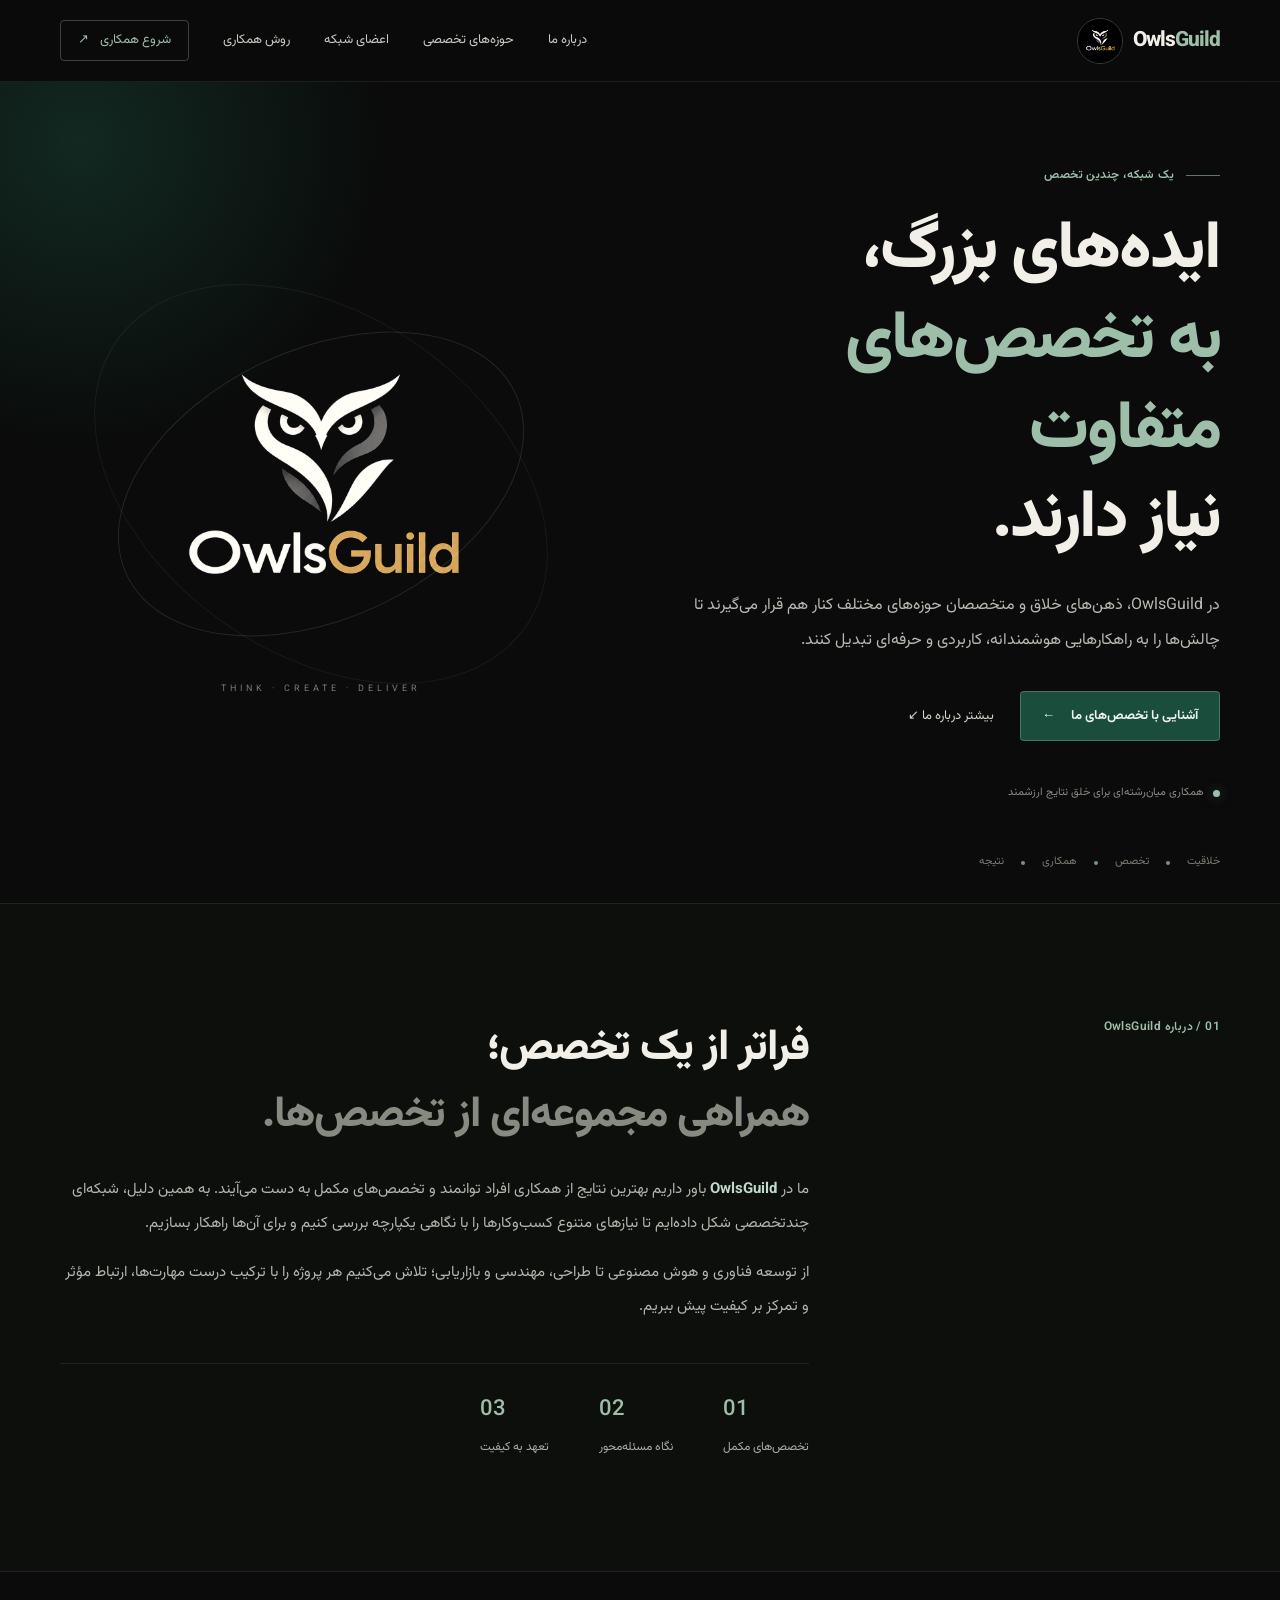
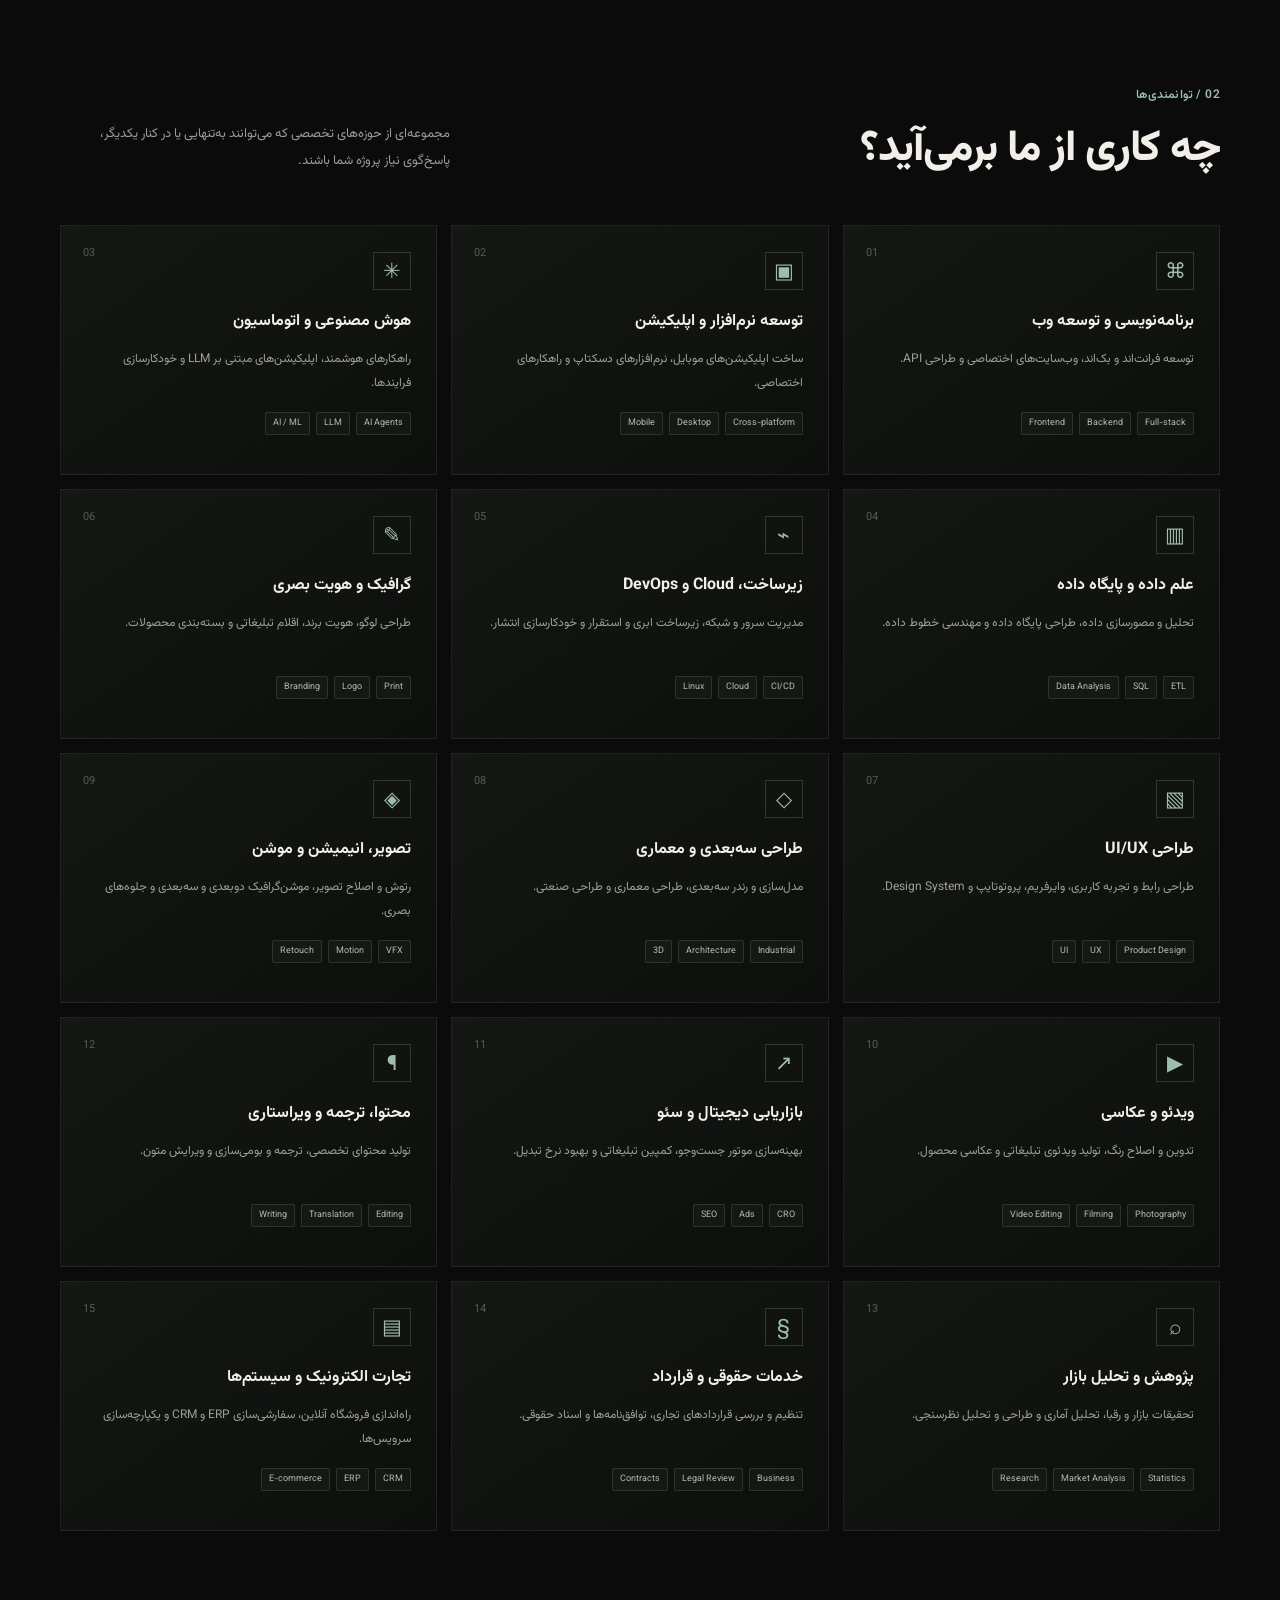
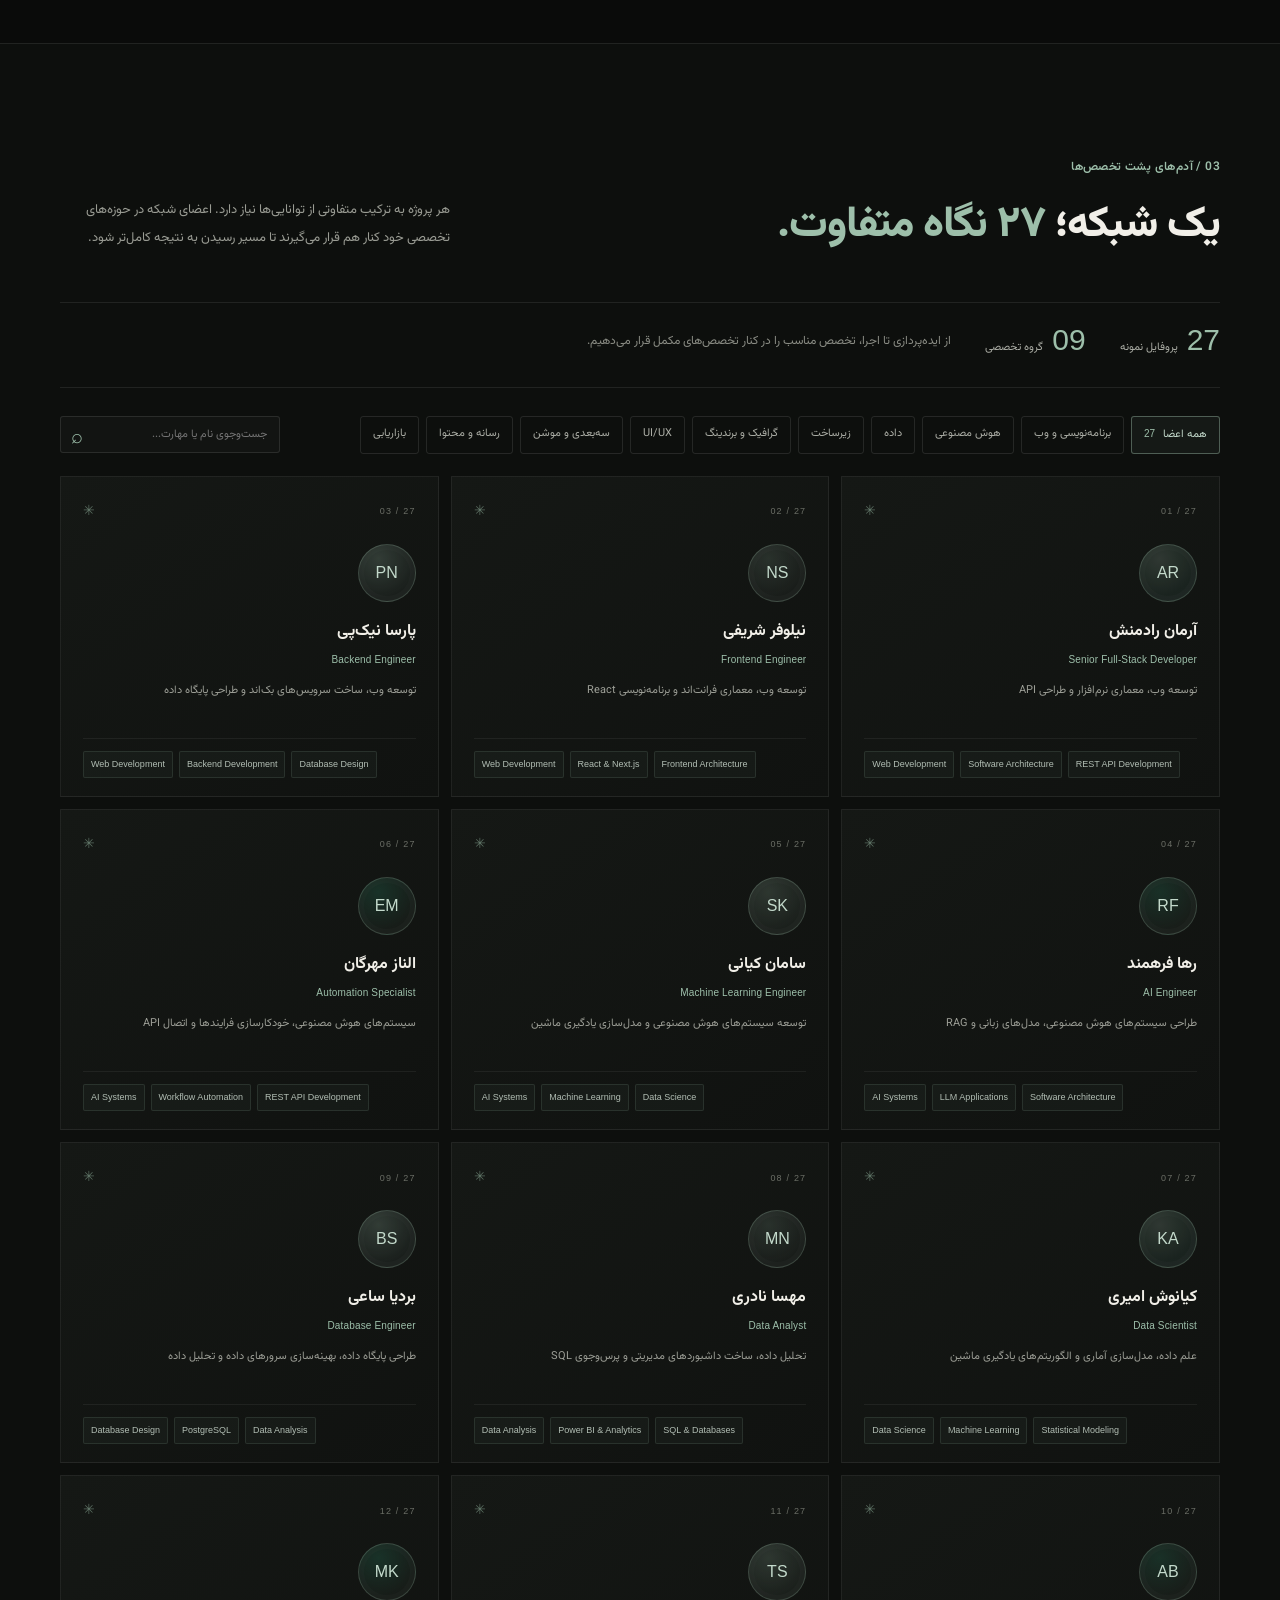
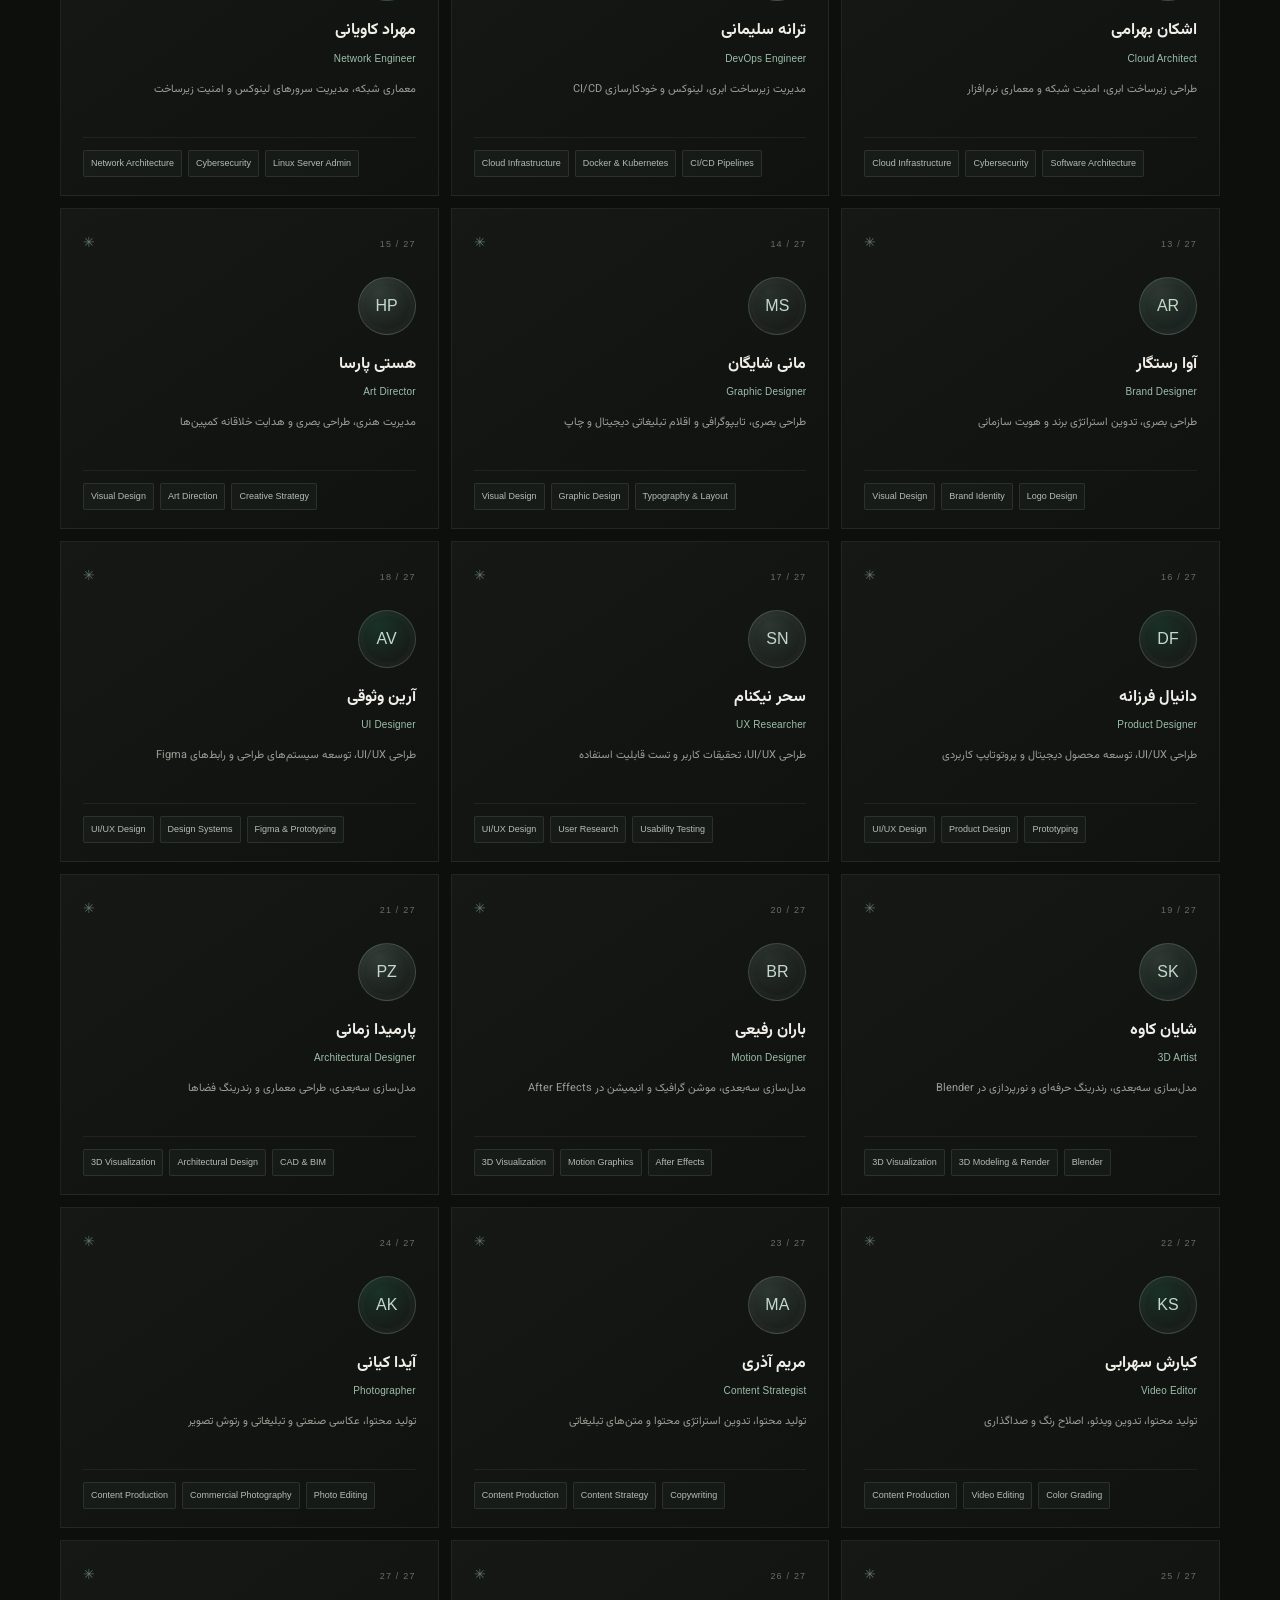
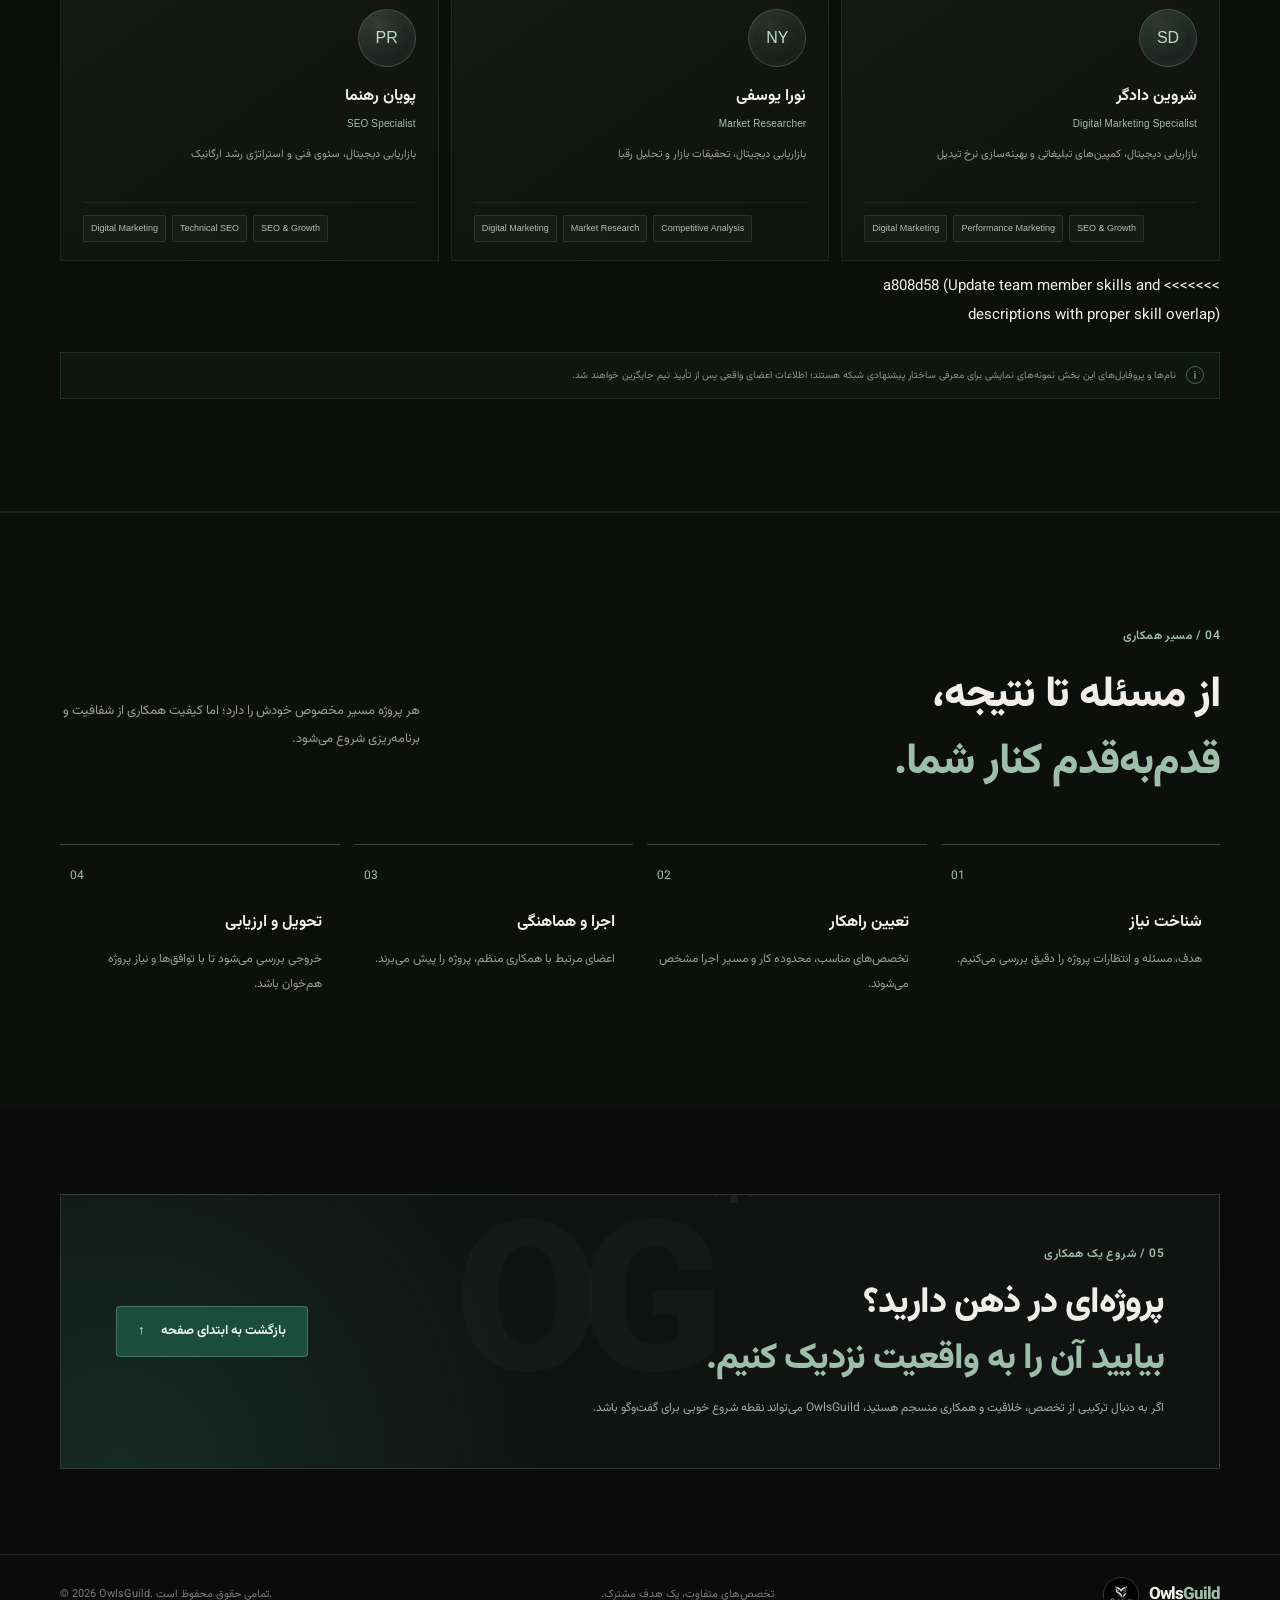
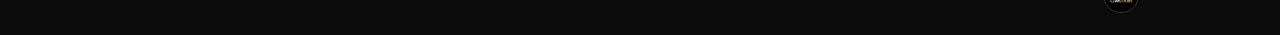
==== commit 352c6cc5: "Refine palette: deep bottle green accents, restrained luxury tone" ====
--- a/index.html
+++ b/index.html
@@ -3,7 +3,7 @@
 <head>
   <meta charset="utf-8">
   <meta name="viewport" content="width=device-width, initial-scale=1">
-  <meta name="theme-color" content="#070b09">
+  <meta name="theme-color" content="#0A0B0A">
   <meta name="description" content="OwlsGuild؛ شبکه‌ای چندتخصصی از افراد خلاق و متخصص در فناوری، هوش مصنوعی، طراحی، مهندسی و بازاریابی برای تبدیل ایده‌ها به راهکارهای حرفه‌ای.">
   <meta name="keywords" content="OwlsGuild, طراحی وب, برنامه نویسی, هوش مصنوعی, طراحی گرافیک, بازاریابی دیجیتال, فریلنسری">
   <meta property="og:type" content="website">
--- a/assets/css/styles.css
+++ b/assets/css/styles.css
@@ -1,50 +1,50 @@
 @import url('https://fonts.googleapis.com/css2?family=Vazirmatn:wght@300;400;500;600;700;800;900&display=swap');
-:root{--bg:#070b09;--surface:#0d1410;--surface-2:#121b16;--text:#f0fdf4;--muted:#94a398;--gold:#10b981;--gold-light:#34d399;--line:rgba(255,255,255,.09);--font:'Vazirmatn',Tahoma,Arial,sans-serif;--container:1160px}
-*{box-sizing:border-box}html{scroll-behavior:smooth;scroll-padding-top:90px}body{margin:0;background:var(--bg);color:var(--text);font-family:var(--font);line-height:1.9;font-size:15px}a{color:inherit;text-decoration:none}img{max-width:100%;display:block}button{font:inherit}.container{width:min(var(--container),calc(100% - 48px));margin-inline:auto}.section-pad{padding:112px 0}.gold,.gold-text{color:var(--gold)}.skip-link{position:absolute;top:-60px;right:16px;background:var(--gold);color:#022013;padding:8px 14px;z-index:100}.skip-link:focus{top:12px}.site-header{height:82px;position:sticky;top:0;z-index:50;background:rgba(7,11,9,.88);backdrop-filter:blur(18px);border-bottom:1px solid var(--line)}.nav-wrap,.main-nav,.brand{display:flex;align-items:center}.nav-wrap{height:100%;justify-content:space-between}.brand{gap:10px;font-size:21px;font-weight:800;direction:ltr;letter-spacing:-1px}.brand img{width:46px;height:46px;object-fit:cover;border-radius:50%;border:1px solid rgba(16,185,129,.35)}.main-nav{gap:34px;color:#c9d6ce;font-size:13px}.main-nav a{transition:color .2s}.main-nav a:hover,.text-link:hover{color:var(--gold-light)}.main-nav .nav-cta{color:var(--gold-light);border:1px solid rgba(16,185,129,.45);padding:7px 17px;border-radius:4px}.nav-cta span{margin-right:8px}.menu-toggle{display:none;background:none;border:0;padding:8px}.menu-toggle span{display:block;width:24px;height:2px;background:var(--text);margin:5px}.hero{position:relative;overflow:hidden;padding-top:82px;padding-bottom:30px;min-height:650px}.hero-glow{position:absolute;width:600px;height:600px;left:-220px;top:-240px;background:radial-gradient(circle,rgba(16,185,129,.16),transparent 68%);pointer-events:none}.hero-grid{display:grid;grid-template-columns:1.05fr .95fr;align-items:center;gap:60px;position:relative}.eyebrow,.section-kicker{color:var(--gold);font-size:12px;font-weight:600;letter-spacing:.4px}.eyebrow{display:flex;align-items:center;gap:12px}.eyebrow-line{width:34px;height:1px;background:var(--gold)}h1,h2,h3,p{margin-top:0}h1{font-size:clamp(42px,5.2vw,68px);line-height:1.35;letter-spacing:-2px;margin:20px 0 22px;font-weight:800}.hero-lead{color:#b4c5ba;max-width:570px;font-size:16px;line-height:2.2}.hero-actions{display:flex;align-items:center;gap:26px;margin-top:32px}.button{display:inline-flex;align-items:center;justify-content:center;gap:16px;padding:12px 21px;border-radius:4px;font-size:13px;font-weight:700;transition:transform .2s,background .2s}.button:hover{transform:translateY(-3px)}.button-primary{background:var(--gold);color:#022013}.button-primary:hover{background:var(--gold-light)}.text-link{font-size:13px;color:#d0ded5}.hero-note{display:flex;align-items:center;gap:9px;color:#819488;font-size:11px;margin-top:42px}.status-dot{width:7px;height:7px;border-radius:50%;background:var(--gold);box-shadow:0 0 12px rgba(16,185,129,.7)}.hero-art{position:relative;min-height:440px;display:grid;place-items:center}.logo-frame{width:min(420px,100%);position:relative;z-index:2;border-radius:50%;overflow:hidden;mix-blend-mode:screen}.logo-frame img{width:100%;height:auto;filter:contrast(1.04)}.orbit{position:absolute;border:1px solid rgba(16,185,129,.22);border-radius:50%;transform:rotate(-25deg)}.orbit-one{width:430px;height:270px}.orbit-two{width:500px;height:340px;border-color:rgba(255,255,255,.07);transform:rotate(35deg)}.art-caption{position:absolute;bottom:6px;left:50%;transform:translateX(-50%);font-size:9px;letter-spacing:4px;color:#788c80;direction:ltr;white-space:nowrap}.hero-bottom{display:flex;align-items:center;gap:17px;color:#788c80;font-size:11px;margin-top:48px}.hero-bottom i{width:4px;height:4px;background:var(--gold);border-radius:50%}.intro{background:#0b110e;border-top:1px solid var(--line);border-bottom:1px solid var(--line)}.intro-grid{display:grid;grid-template-columns:.65fr 1.35fr;gap:50px}.intro-content h2,.section-heading h2,.closing-copy h2{font-size:clamp(29px,3.5vw,43px);line-height:1.55;margin:0 0 24px;font-weight:800;letter-spacing:-1px}.muted-heading{color:#829488}.intro-content p{color:#b0c2b6;max-width:760px;line-height:2.25}.intro-content strong{color:var(--gold-light)}.values-row{display:flex;gap:50px;margin-top:40px;padding-top:25px;border-top:1px solid var(--line)}.values-row div{display:flex;flex-direction:column;gap:5px}.values-row b{font-size:22px;color:var(--gold);font-weight:500;direction:ltr}.values-row span{font-size:12px;color:#a8b8ad}.services{background:var(--bg)}.section-heading{display:flex;align-items:end;justify-content:space-between;gap:40px;margin-bottom:42px}.section-heading h2{margin:10px 0 0}.section-heading>p{max-width:390px;color:#96a89c;font-size:13px;margin:0 0 8px;line-height:2.1}.service-grid{display:grid;grid-template-columns:repeat(3,1fr);gap:14px}.service-card{position:relative;min-height:250px;padding:26px 25px 22px;background:linear-gradient(145deg,#121914,#0b110e);border:1px solid rgba(255,255,255,.075);transition:border-color .25s,transform .25s;overflow:hidden}.service-card:hover{border-color:rgba(16,185,129,.55);transform:translateY(-4px)}.service-number{position:absolute;left:22px;top:18px;color:#526357;font-size:11px;direction:ltr}.service-icon{width:38px;height:38px;display:grid;place-items:center;color:var(--gold);border:1px solid rgba(16,185,129,.3);font-size:21px;margin-bottom:17px}.service-card h3{font-size:16px;margin:0 0 9px;font-weight:700}.service-card p{color:#9ab0a2;font-size:12px;line-height:2;margin:0 0 17px;min-height:48px}.tags{display:flex;flex-wrap:wrap;gap:6px;direction:ltr;justify-content:flex-end}.tags span{font-size:9px;color:#34d399;background:rgba(16,185,129,.05);border:1px solid rgba(16,185,129,.22);padding:2px 7px;border-radius:2px}.approach{background:#0b110e;border-top:1px solid var(--line)}.approach-heading{margin-top:15px;align-items:center}.approach-heading h2{margin:0}.approach-heading>p{max-width:360px}.steps-grid{display:grid;grid-template-columns:repeat(4,1fr);gap:14px;margin-top:48px}.step{border-top:1px solid rgba(16,185,129,.45);padding:20px 18px 0 10px}.step>span{font-size:12px;color:var(--gold);direction:ltr;display:block;margin-bottom:20px}.step h3{font-size:16px;margin:0 0 8px}.step p{font-size:12px;color:#96a89c;line-height:2.1;margin:0}.closing{padding-top:85px;padding-bottom:85px}.closing-box{position:relative;overflow:hidden;border:1px solid rgba(16,185,129,.28);background:radial-gradient(circle at 5% 100%,rgba(16,185,129,.14),transparent 35%),#0d1410;padding:48px 55px;display:flex;align-items:center;justify-content:space-between;gap:30px}.closing-mark{position:absolute;left:34%;top:-75px;font-size:210px;font-weight:900;color:rgba(255,255,255,.025);direction:ltr;letter-spacing:-20px}.closing-mark span{color:rgba(16,185,129,.12);font-size:70px;vertical-align:top}.closing-copy{position:relative;z-index:1}.closing-copy h2{font-size:clamp(25px,3vw,36px);margin:10px 0}.closing-copy p{max-width:600px;color:#9eaea2;font-size:12px;margin:0}.closing-box>.button{position:relative;z-index:1;white-space:nowrap}.site-footer{border-top:1px solid var(--line);padding:22px 0}.footer-wrap{display:flex;align-items:center;justify-content:space-between;gap:20px}.footer-brand{font-size:17px}.footer-brand img{width:36px;height:36px}.footer-wrap p,.copyright{font-size:11px;color:#788c80;margin:0}.copyright{direction:ltr}
+:root{--bg:#0A0B0A;--surface:#101210;--surface-2:#161917;--text:#F1EFE8;--muted:#A3A79F;--green-deep:#1B4D3C;--green:#2E6B55;--sage:#9DBFAA;--sage-bright:#C3D9CB;--gold:#1B4D3C;--gold-light:#9DBFAA;--line:rgba(226,232,224,.09);--font:'Vazirmatn',Tahoma,Arial,sans-serif;--container:1160px}
+*{box-sizing:border-box}html{scroll-behavior:smooth;scroll-padding-top:90px}body{margin:0;background:var(--bg);color:var(--text);font-family:var(--font);line-height:1.9;font-size:15px}a{color:inherit;text-decoration:none}img{max-width:100%;display:block}button{font:inherit}.container{width:min(var(--container),calc(100% - 48px));margin-inline:auto}.section-pad{padding:112px 0}.gold,.gold-text{color:var(--sage)}.skip-link{position:absolute;top:-60px;right:16px;background:var(--green-deep);color:#EAF3EC;border:1px solid rgba(157,191,170,.35);padding:8px 14px;z-index:100}.skip-link:focus{top:12px}.site-header{height:82px;position:sticky;top:0;z-index:50;background:rgba(10,11,10,.9);backdrop-filter:blur(18px);border-bottom:1px solid var(--line)}.nav-wrap,.main-nav,.brand{display:flex;align-items:center}.nav-wrap{height:100%;justify-content:space-between}.brand{gap:10px;font-size:21px;font-weight:800;direction:ltr;letter-spacing:-1px}.brand img{width:46px;height:46px;object-fit:cover;border-radius:50%;border:1px solid rgba(157,191,170,.28)}.main-nav{gap:34px;color:#C7CBC3;font-size:13px}.main-nav a{transition:color .2s}.main-nav a:hover,.text-link:hover{color:var(--sage-bright)}.main-nav .nav-cta{color:var(--sage);border:1px solid rgba(157,191,170,.32);padding:7px 17px;border-radius:4px}.nav-cta span{margin-right:8px}.menu-toggle{display:none;background:none;border:0;padding:8px}.menu-toggle span{display:block;width:24px;height:2px;background:var(--text);margin:5px}.hero{position:relative;overflow:hidden;padding-top:82px;padding-bottom:30px;min-height:650px}.hero-glow{position:absolute;width:640px;height:640px;left:-240px;top:-260px;background:radial-gradient(circle,rgba(27,77,60,.45),transparent 68%);pointer-events:none}.hero-grid{display:grid;grid-template-columns:1.05fr .95fr;align-items:center;gap:60px;position:relative}.eyebrow,.section-kicker{color:var(--sage);font-size:12px;font-weight:600;letter-spacing:.4px}.eyebrow{display:flex;align-items:center;gap:12px}.eyebrow-line{width:34px;height:1px;background:var(--sage);opacity:.6}h1,h2,h3,p{margin-top:0}h1{font-size:clamp(42px,5.2vw,68px);line-height:1.35;letter-spacing:-2px;margin:20px 0 22px;font-weight:800}.hero-lead{color:#B8BAB2;max-width:570px;font-size:16px;line-height:2.2}.hero-actions{display:flex;align-items:center;gap:26px;margin-top:32px}.button{display:inline-flex;align-items:center;justify-content:center;gap:16px;padding:12px 21px;border-radius:4px;font-size:13px;font-weight:700;transition:transform .2s,background .2s}.button:hover{transform:translateY(-3px)}.button-primary{background:var(--green-deep);color:#EDF4EE;border:1px solid rgba(157,191,170,.35)}.button-primary:hover{background:#245F4A}.text-link{font-size:13px;color:#D6D4CB}.hero-note{display:flex;align-items:center;gap:9px;color:#8A8C84;font-size:11px;margin-top:42px}.status-dot{width:7px;height:7px;border-radius:50%;background:var(--sage);box-shadow:0 0 12px rgba(46,107,85,.75)}.hero-art{position:relative;min-height:440px;display:grid;place-items:center}.logo-frame{width:min(420px,100%);position:relative;z-index:2;border-radius:50%;overflow:hidden;mix-blend-mode:screen}.logo-frame img{width:100%;height:auto;filter:contrast(1.04)}.orbit{position:absolute;border:1px solid rgba(157,191,170,.16);border-radius:50%;transform:rotate(-25deg)}.orbit-one{width:430px;height:270px}.orbit-two{width:500px;height:340px;border-color:rgba(255,255,255,.06);transform:rotate(35deg)}.art-caption{position:absolute;bottom:6px;left:50%;transform:translateX(-50%);font-size:9px;letter-spacing:4px;color:#797B73;direction:ltr;white-space:nowrap}.hero-bottom{display:flex;align-items:center;gap:17px;color:#797B73;font-size:11px;margin-top:48px}.hero-bottom i{width:4px;height:4px;background:var(--sage);opacity:.75;border-radius:50%}.intro{background:#0D0F0D;border-top:1px solid var(--line);border-bottom:1px solid var(--line)}.intro-grid{display:grid;grid-template-columns:.65fr 1.35fr;gap:50px}.intro-content h2,.section-heading h2,.closing-copy h2{font-size:clamp(29px,3.5vw,43px);line-height:1.55;margin:0 0 24px;font-weight:800;letter-spacing:-1px}.muted-heading{color:#878A81}.intro-content p{color:#B4B6AE;max-width:760px;line-height:2.25}.intro-content strong{color:var(--sage-bright)}.values-row{display:flex;gap:50px;margin-top:40px;padding-top:25px;border-top:1px solid var(--line)}.values-row div{display:flex;flex-direction:column;gap:5px}.values-row b{font-size:22px;color:var(--sage);font-weight:500;direction:ltr}.values-row span{font-size:12px;color:#ABADA5}.services{background:var(--bg)}.section-heading{display:flex;align-items:end;justify-content:space-between;gap:40px;margin-bottom:42px}.section-heading h2{margin:10px 0 0}.section-heading>p{max-width:390px;color:#9A9C94;font-size:13px;margin:0 0 8px;line-height:2.1}.service-grid{display:grid;grid-template-columns:repeat(3,1fr);gap:14px}.service-card{position:relative;min-height:250px;padding:26px 25px 22px;background:linear-gradient(145deg,#141713,#0D0F0D);border:1px solid rgba(255,255,255,.07);transition:border-color .25s,transform .25s;overflow:hidden}.service-card:hover{border-color:rgba(157,191,170,.38);transform:translateY(-4px)}.service-number{position:absolute;left:22px;top:18px;color:#585B53;font-size:11px;direction:ltr}.service-icon{width:38px;height:38px;display:grid;place-items:center;color:var(--sage);border:1px solid rgba(157,191,170,.22);font-size:21px;margin-bottom:17px}.service-card h3{font-size:16px;margin:0 0 9px;font-weight:700}.service-card p{color:#9EA098;font-size:12px;line-height:2;margin:0 0 17px;min-height:48px}.tags{display:flex;flex-wrap:wrap;gap:6px;direction:ltr;justify-content:flex-end}.tags span{font-size:9px;color:#AFBDB2;background:rgba(157,191,170,.045);border:1px solid rgba(157,191,170,.16);padding:2px 7px;border-radius:2px}.approach{background:#0D0F0D;border-top:1px solid var(--line)}.approach-heading{margin-top:15px;align-items:center}.approach-heading h2{margin:0}.approach-heading>p{max-width:360px}.steps-grid{display:grid;grid-template-columns:repeat(4,1fr);gap:14px;margin-top:48px}.step{border-top:1px solid rgba(157,191,170,.3);padding:20px 18px 0 10px}.step>span{font-size:12px;color:var(--sage);direction:ltr;display:block;margin-bottom:20px}.step h3{font-size:16px;margin:0 0 8px}.step p{font-size:12px;color:#9A9C94;line-height:2.1;margin:0}.closing{padding-top:85px;padding-bottom:85px}.closing-box{position:relative;overflow:hidden;border:1px solid rgba(157,191,170,.2);background:radial-gradient(circle at 5% 100%,rgba(27,77,60,.4),transparent 38%),#111312;padding:48px 55px;display:flex;align-items:center;justify-content:space-between;gap:30px}.closing-mark{position:absolute;left:34%;top:-75px;font-size:210px;font-weight:900;color:rgba(255,255,255,.022);direction:ltr;letter-spacing:-20px}.closing-mark span{color:rgba(157,191,170,.09);font-size:70px;vertical-align:top}.closing-copy{position:relative;z-index:1}.closing-copy h2{font-size:clamp(25px,3vw,36px);margin:10px 0}.closing-copy p{max-width:600px;color:#A6A8A0;font-size:12px;margin:0}.closing-box>.button{position:relative;z-index:1;white-space:nowrap}.site-footer{border-top:1px solid var(--line);padding:22px 0}.footer-wrap{display:flex;align-items:center;justify-content:space-between;gap:20px}.footer-brand{font-size:17px}.footer-brand img{width:36px;height:36px}.footer-wrap p,.copyright{font-size:11px;color:#797B73;margin:0}.copyright{direction:ltr}
 @media(max-width:900px){.hero-grid{gap:20px}.hero-art{min-height:350px}.logo-frame{width:340px}.orbit-one{width:350px;height:230px}.orbit-two{width:400px;height:280px}.service-grid{grid-template-columns:repeat(2,1fr)}.intro-grid{gap:25px}.closing-box{padding:38px;align-items:flex-start;flex-direction:column}.closing-box>.button{margin-top:8px}}
-@media(max-width:640px){.container{width:min(100% - 32px,var(--container))}.section-pad{padding:76px 0}.site-header{height:70px}.brand{font-size:19px}.brand img{width:40px;height:40px}.menu-toggle{display:block}.main-nav{display:none;position:absolute;top:69px;right:0;left:0;padding:18px 22px 24px;background:#090e0b;border-bottom:1px solid var(--line);flex-direction:column;align-items:stretch;gap:15px}.main-nav.open{display:flex}.main-nav .nav-cta{text-align:center}.hero{padding-top:55px;min-height:0}.hero-grid{grid-template-columns:1fr;gap:20px}.hero-copy{order:1}.hero-art{order:0;min-height:260px}.logo-frame{width:260px}.orbit-one{width:280px;height:180px}.orbit-two{width:320px;height:220px}.art-caption{bottom:-2px;font-size:8px}.hero h1{font-size:42px;letter-spacing:-1.5px}.hero-lead{font-size:14px}.hero-actions{gap:17px;flex-wrap:wrap}.hero-note{margin-top:28px}.hero-bottom{margin-top:36px;gap:10px;flex-wrap:wrap}.intro-grid{grid-template-columns:1fr;gap:22px}.intro-content h2,.section-heading h2{font-size:30px}.values-row{gap:22px;justify-content:space-between}.values-row span{font-size:10px}.section-heading{display:block}.section-heading>p{margin-top:17px}.service-grid{grid-template-columns:1fr;gap:10px}.service-card{min-height:0;padding:23px}.service-card p{min-height:0}.steps-grid{grid-template-columns:1fr 1fr;gap:25px 14px;margin-top:35px}.step{padding-right:12px}.approach-heading{display:block}.approach-heading>p{margin-top:18px}.closing{padding:65px 0}.closing-box{padding:30px 24px}.closing-copy h2{font-size:27px}.footer-wrap{flex-wrap:wrap}.footer-wrap p{order:3;width:100%}.copyright{font-size:9px}}
+@media(max-width:640px){.container{width:min(100% - 32px,var(--container))}.section-pad{padding:76px 0}.site-header{height:70px}.brand{font-size:19px}.brand img{width:40px;height:40px}.menu-toggle{display:block}.main-nav{display:none;position:absolute;top:69px;right:0;left:0;padding:18px 22px 24px;background:#0D0F0D;border-bottom:1px solid var(--line);flex-direction:column;align-items:stretch;gap:15px}.main-nav.open{display:flex}.main-nav .nav-cta{text-align:center}.hero{padding-top:55px;min-height:0}.hero-grid{grid-template-columns:1fr;gap:20px}.hero-copy{order:1}.hero-art{order:0;min-height:260px}.logo-frame{width:260px}.orbit-one{width:280px;height:180px}.orbit-two{width:320px;height:220px}.art-caption{bottom:-2px;font-size:8px}.hero h1{font-size:42px;letter-spacing:-1.5px}.hero-lead{font-size:14px}.hero-actions{gap:17px;flex-wrap:wrap}.hero-note{margin-top:28px}.hero-bottom{margin-top:36px;gap:10px;flex-wrap:wrap}.intro-grid{grid-template-columns:1fr;gap:22px}.intro-content h2,.section-heading h2{font-size:30px}.values-row{gap:22px;justify-content:space-between}.values-row span{font-size:10px}.section-heading{display:block}.section-heading>p{margin-top:17px}.service-grid{grid-template-columns:1fr;gap:10px}.service-card{min-height:0;padding:23px}.service-card p{min-height:0}.steps-grid{grid-template-columns:1fr 1fr;gap:25px 14px;margin-top:35px}.step{padding-right:12px}.approach-heading{display:block}.approach-heading>p{margin-top:18px}.closing{padding:65px 0}.closing-box{padding:30px 24px}.closing-copy h2{font-size:27px}.footer-wrap{flex-wrap:wrap}.footer-wrap p{order:3;width:100%}.copyright{font-size:9px}}
 @media(prefers-reduced-motion:reduce){html{scroll-behavior:auto}*,*::before,*::after{transition:none!important}}
 
 /* Team directory */
-.team{background:#090e0b;border-top:1px solid var(--line);border-bottom:1px solid var(--line)}
+.team{background:#0D0F0D;border-top:1px solid var(--line);border-bottom:1px solid var(--line)}
 .team-heading{margin-top:14px}
 .team-heading h2{margin:0}
 .team-intro-row{display:flex;align-items:center;gap:34px;padding:22px 0 28px;border-top:1px solid var(--line);border-bottom:1px solid var(--line);margin-bottom:28px}
 .team-stat{display:flex;align-items:baseline;gap:9px;white-space:nowrap}
-.team-stat strong{font-family:Arial,sans-serif;font-size:30px;line-height:1;color:var(--gold);font-weight:500;direction:ltr}
-.team-stat span{font-size:11px;color:#a3b3a8}
-.team-intro-row>p{margin:0 0 0 auto;color:#809487;font-size:12px}
+.team-stat strong{font-family:Arial,sans-serif;font-size:30px;line-height:1;color:var(--sage);font-weight:500;direction:ltr}
+.team-stat span{font-size:11px;color:#ABADA5}
+.team-intro-row>p{margin:0 0 0 auto;color:#8A8C84;font-size:12px}
 .team-controls{display:flex;justify-content:space-between;align-items:flex-start;gap:18px;margin-bottom:22px}
 .team-filters{display:flex;flex-wrap:wrap;gap:7px}
-.team-filter{border:1px solid rgba(255,255,255,.1);background:transparent;color:#a3b3a8;padding:7px 12px;border-radius:3px;font-size:11px;cursor:pointer;transition:.2s}
-.team-filter:hover,.team-filter.is-active{border-color:rgba(16,185,129,.55);color:var(--gold-light);background:rgba(16,185,129,.08)}
-.team-filter span{font-family:Arial,sans-serif;font-size:10px;margin-right:5px;color:var(--gold)}
+.team-filter{border:1px solid rgba(255,255,255,.1);background:transparent;color:#ABADA5;padding:7px 12px;border-radius:3px;font-size:11px;cursor:pointer;transition:.2s}
+.team-filter:hover,.team-filter.is-active{border-color:rgba(157,191,170,.42);color:var(--sage-bright);background:rgba(157,191,170,.06)}
+.team-filter span{font-family:Arial,sans-serif;font-size:10px;margin-right:5px;color:var(--sage)}
 .team-search{position:relative;flex:0 0 220px}
-.team-search input{width:100%;height:37px;border:1px solid rgba(255,255,255,.12);background:#0e1612;color:var(--text);border-radius:3px;padding:0 12px 0 34px;font:inherit;font-size:11px;outline:none}
-.team-search input:focus{border-color:rgba(16,185,129,.65)}
-.team-search>span:last-child{position:absolute;left:11px;top:3px;font-size:20px;color:var(--gold)}
+.team-search input{width:100%;height:37px;border:1px solid rgba(255,255,255,.1);background:#121412;color:var(--text);border-radius:3px;padding:0 12px 0 34px;font:inherit;font-size:11px;outline:none}
+.team-search input:focus{border-color:rgba(157,191,170,.5)}
+.team-search>span:last-child{position:absolute;left:11px;top:3px;font-size:20px;color:var(--sage)}
 .member-grid{display:grid;grid-template-columns:repeat(3,minmax(0,1fr));gap:12px}
-.member-card{position:relative;min-width:0;padding:22px 22px 18px;background:linear-gradient(145deg,#121a15,#0c120e);border:1px solid rgba(255,255,255,.075);transition:border-color .22s,transform .22s;overflow:hidden}
-.member-card:hover{border-color:rgba(16,185,129,.5);transform:translateY(-3px)}
+.member-card{position:relative;min-width:0;padding:22px 22px 18px;background:linear-gradient(145deg,#151815,#101210);border:1px solid rgba(255,255,255,.065);transition:border-color .22s,transform .22s;overflow:hidden}
+.member-card:hover{border-color:rgba(157,191,170,.35);transform:translateY(-3px)}
 .member-card[hidden]{display:none}
 .member-card-top{display:flex;justify-content:space-between;align-items:center;margin-bottom:19px}
-.member-index{font-family:Arial,sans-serif;font-size:9px;letter-spacing:1.2px;color:#677b6f;direction:ltr}
-.member-mark{font-size:14px;color:rgba(16,185,129,.65)}
-.member-avatar{width:58px;height:58px;border-radius:50%;display:grid;place-items:center;margin-bottom:15px;border:1px solid rgba(16,185,129,.32);background:radial-gradient(circle at 35% 25%,rgba(52,211,153,.22),rgba(16,185,129,.05) 65%),#122119;color:var(--gold-light);font:500 16px Arial,sans-serif;direction:ltr;box-shadow:inset 0 0 0 5px rgba(255,255,255,.018)}
-.avatar-2{background:radial-gradient(circle at 35% 25%,rgba(16,185,129,.2),transparent 70%),#111e18}
-.avatar-3{background:radial-gradient(circle at 35% 25%,rgba(52,211,153,.2),transparent 70%),#12221b}
-.avatar-4{background:radial-gradient(circle at 35% 25%,rgba(16,185,129,.22),transparent 70%),#0f1c16}
-.avatar-5{background:radial-gradient(circle at 35% 25%,rgba(52,211,153,.18),transparent 70%),#14241c}
-.avatar-6{background:radial-gradient(circle at 35% 25%,rgba(16,185,129,.25),transparent 70%),#102018}
+.member-index{font-family:Arial,sans-serif;font-size:9px;letter-spacing:1.2px;color:#6B6E66;direction:ltr}
+.member-mark{font-size:14px;color:rgba(157,191,170,.55)}
+.member-avatar{width:58px;height:58px;border-radius:50%;display:grid;place-items:center;margin-bottom:15px;border:1px solid rgba(157,191,170,.26);background:radial-gradient(circle at 35% 25%,rgba(157,191,170,.16),rgba(27,77,60,.12) 65%),#1A1E1B;color:var(--sage-bright);font:500 16px Arial,sans-serif;direction:ltr;box-shadow:inset 0 0 0 5px rgba(255,255,255,.014)}
+.avatar-2{background:radial-gradient(circle at 35% 25%,rgba(157,191,170,.12),transparent 70%),#191D1A}
+.avatar-3{background:radial-gradient(circle at 35% 25%,rgba(157,191,170,.18),transparent 70%),#1A1F1C}
+.avatar-4{background:radial-gradient(circle at 35% 25%,rgba(27,77,60,.4),transparent 70%),#181D19}
+.avatar-5{background:radial-gradient(circle at 35% 25%,rgba(157,191,170,.14),transparent 70%),#1B201C}
+.avatar-6{background:radial-gradient(circle at 35% 25%,rgba(27,77,60,.45),transparent 70%),#171C18}
 .member-info h3{font-size:16px;font-weight:700;margin:0 0 2px}
-.member-role{font-family:Arial,sans-serif;font-size:10px;letter-spacing:.15px;color:var(--gold);text-align:right;margin-bottom:11px}
-.member-info p{font-size:11px;color:#9ab0a2;line-height:2;margin:0;min-height:44px}
-.member-tags{display:flex;flex-wrap:wrap;gap:6px;margin-top:14px;padding-top:12px;border-top:1px solid rgba(255,255,255,.07);direction:ltr;justify-content:flex-start}
-.member-tags span{font-family:Arial,sans-serif;font-size:9px;color:#34d399;background:rgba(16,185,129,.04);border:1px solid rgba(16,185,129,.18);padding:4px 7px;border-radius:2px}
-.team-empty{text-align:center;color:#a3b3a8;padding:30px}
-.team-footnote{display:flex;align-items:flex-start;gap:10px;margin-top:22px;padding:13px 15px;border:1px solid rgba(16,185,129,.18);background:rgba(16,185,129,.035)}
-.footnote-mark{flex:0 0 18px;width:18px;height:18px;border:1px solid rgba(16,185,129,.55);border-radius:50%;display:grid;place-items:center;color:var(--gold);font:11px Arial,sans-serif}
-.team-footnote p{font-size:10px;line-height:1.9;color:#8ba092;margin:0}
+.member-role{font-family:Arial,sans-serif;font-size:10px;letter-spacing:.15px;color:var(--sage);text-align:right;margin-bottom:11px}
+.member-info p{font-size:11px;color:#9C9E96;line-height:2;margin:0;min-height:44px}
+.member-tags{display:flex;flex-wrap:wrap;gap:6px;margin-top:14px;padding-top:12px;border-top:1px solid rgba(255,255,255,.06);direction:ltr;justify-content:flex-start}
+.member-tags span{font-family:Arial,sans-serif;font-size:9px;color:#B2BEB4;background:rgba(157,191,170,.04);border:1px solid rgba(157,191,170,.14);padding:4px 7px;border-radius:2px}
+.team-empty{text-align:center;color:#A8AAA2;padding:30px}
+.team-footnote{display:flex;align-items:flex-start;gap:10px;margin-top:22px;padding:13px 15px;border:1px solid rgba(157,191,170,.13);background:rgba(27,77,60,.12)}
+.footnote-mark{flex:0 0 18px;width:18px;height:18px;border:1px solid rgba(157,191,170,.45);border-radius:50%;display:grid;place-items:center;color:var(--sage);font:11px Arial,sans-serif}
+.team-footnote p{font-size:10px;line-height:1.9;color:#8E9088;margin:0}
 .sr-only{position:absolute;width:1px;height:1px;padding:0;margin:-1px;overflow:hidden;clip:rect(0,0,0,0);white-space:nowrap;border:0}
 @media(max-width:900px){.team-controls{display:block}.team-search{display:block;max-width:320px;margin-top:14px}.member-grid{grid-template-columns:repeat(2,minmax(0,1fr))}}
-@media(max-width:640px){.team-intro-row{gap:16px;flex-wrap:wrap}.team-intro-row>p{width:100%;margin-top:4px}.team-stat strong{font-size:26px}.team-filters{flex-wrap:nowrap;overflow-x:auto;padding-bottom:8px;scrollbar-width:thin}.team-filter{white-space:nowrap}.team-search{max-width:none}.member-grid{grid-template-columns:1fr}.member-card{padding:20px}.member-info p{min-height:0}}
+@media(max-width:640px){.team-intro-row{gap:16px;flex-wrap:wrap}.team-intro-row>p{width:100%;margin-top:4px}.team-stat strong{font-size:26px}.team-filters{flex-wrap:nowrap;overflow-x:auto;padding-bottom:8px;scrollbar-width:thin}.team-filter{white-space:nowrap}.team-search{max-width:none}.member-grid{grid-template-columns:1fr}.member-card{padding:20px}.member-info p{min-height:0}}
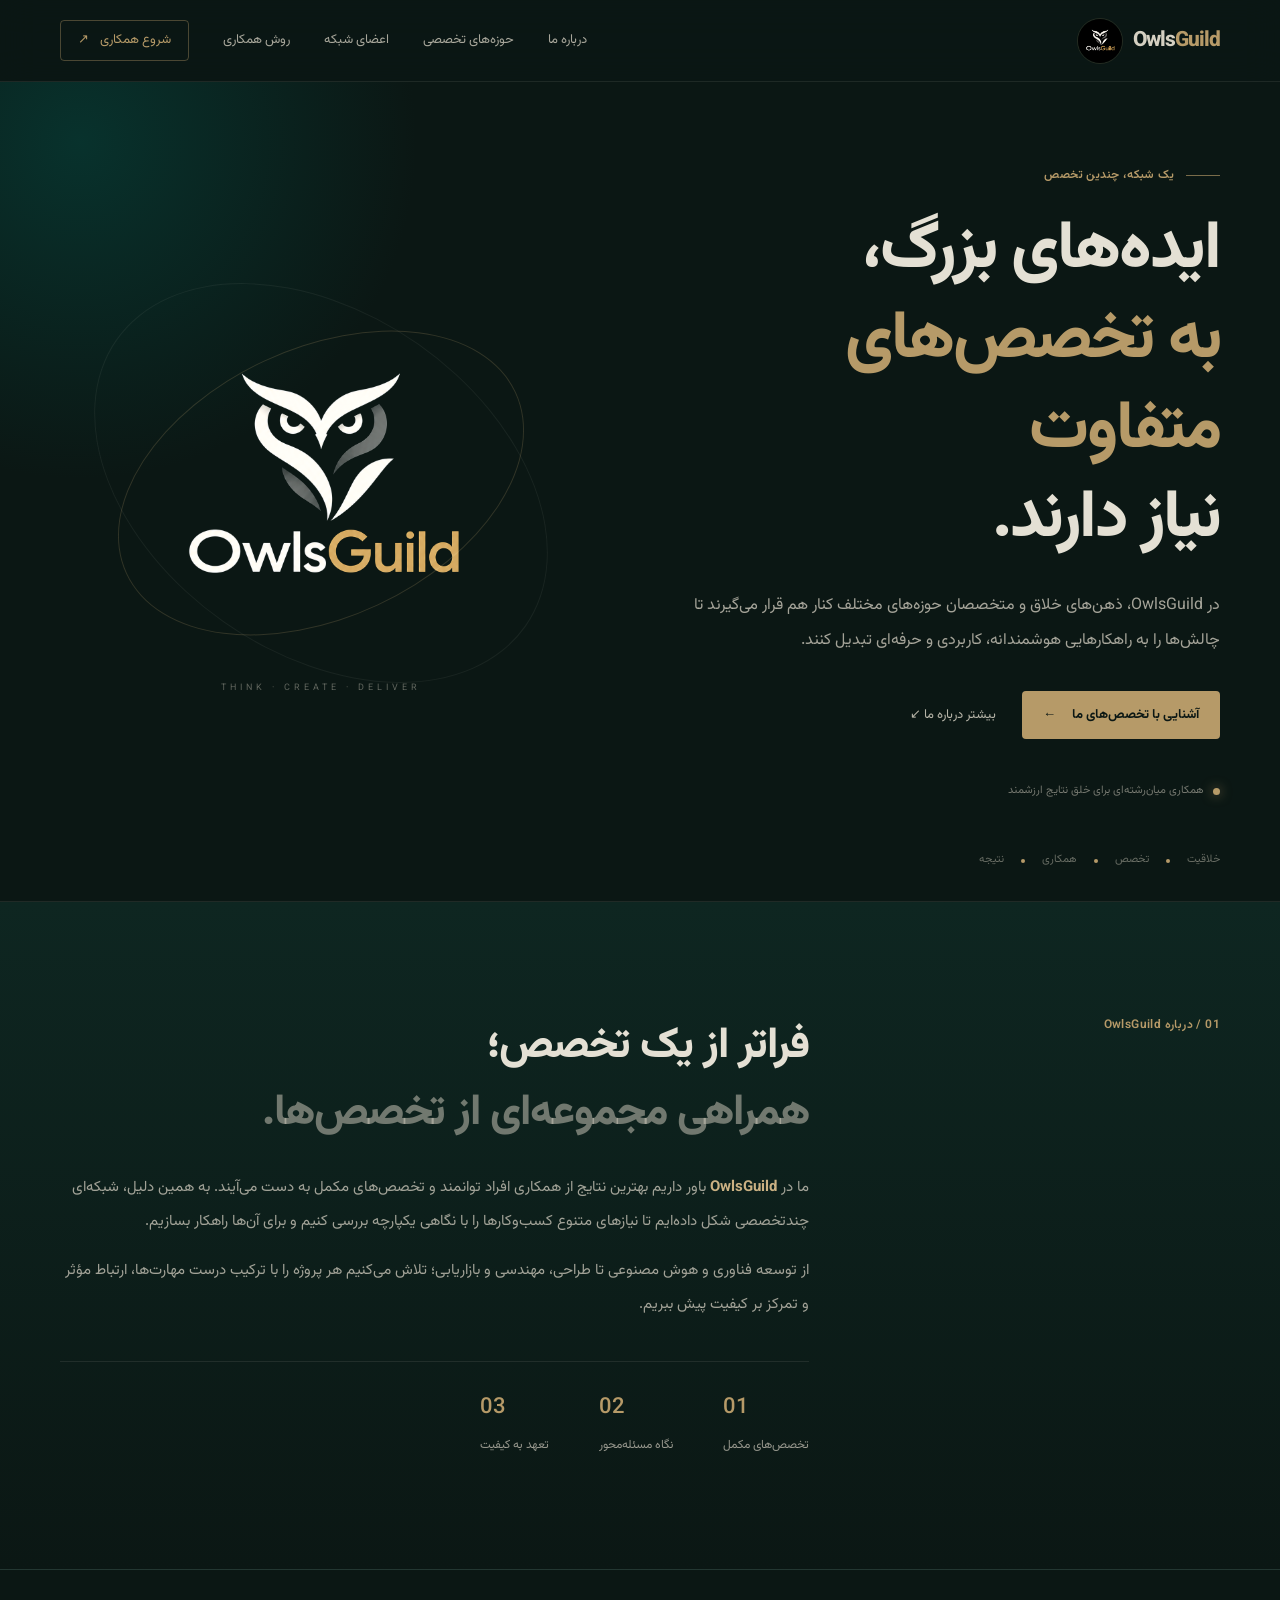
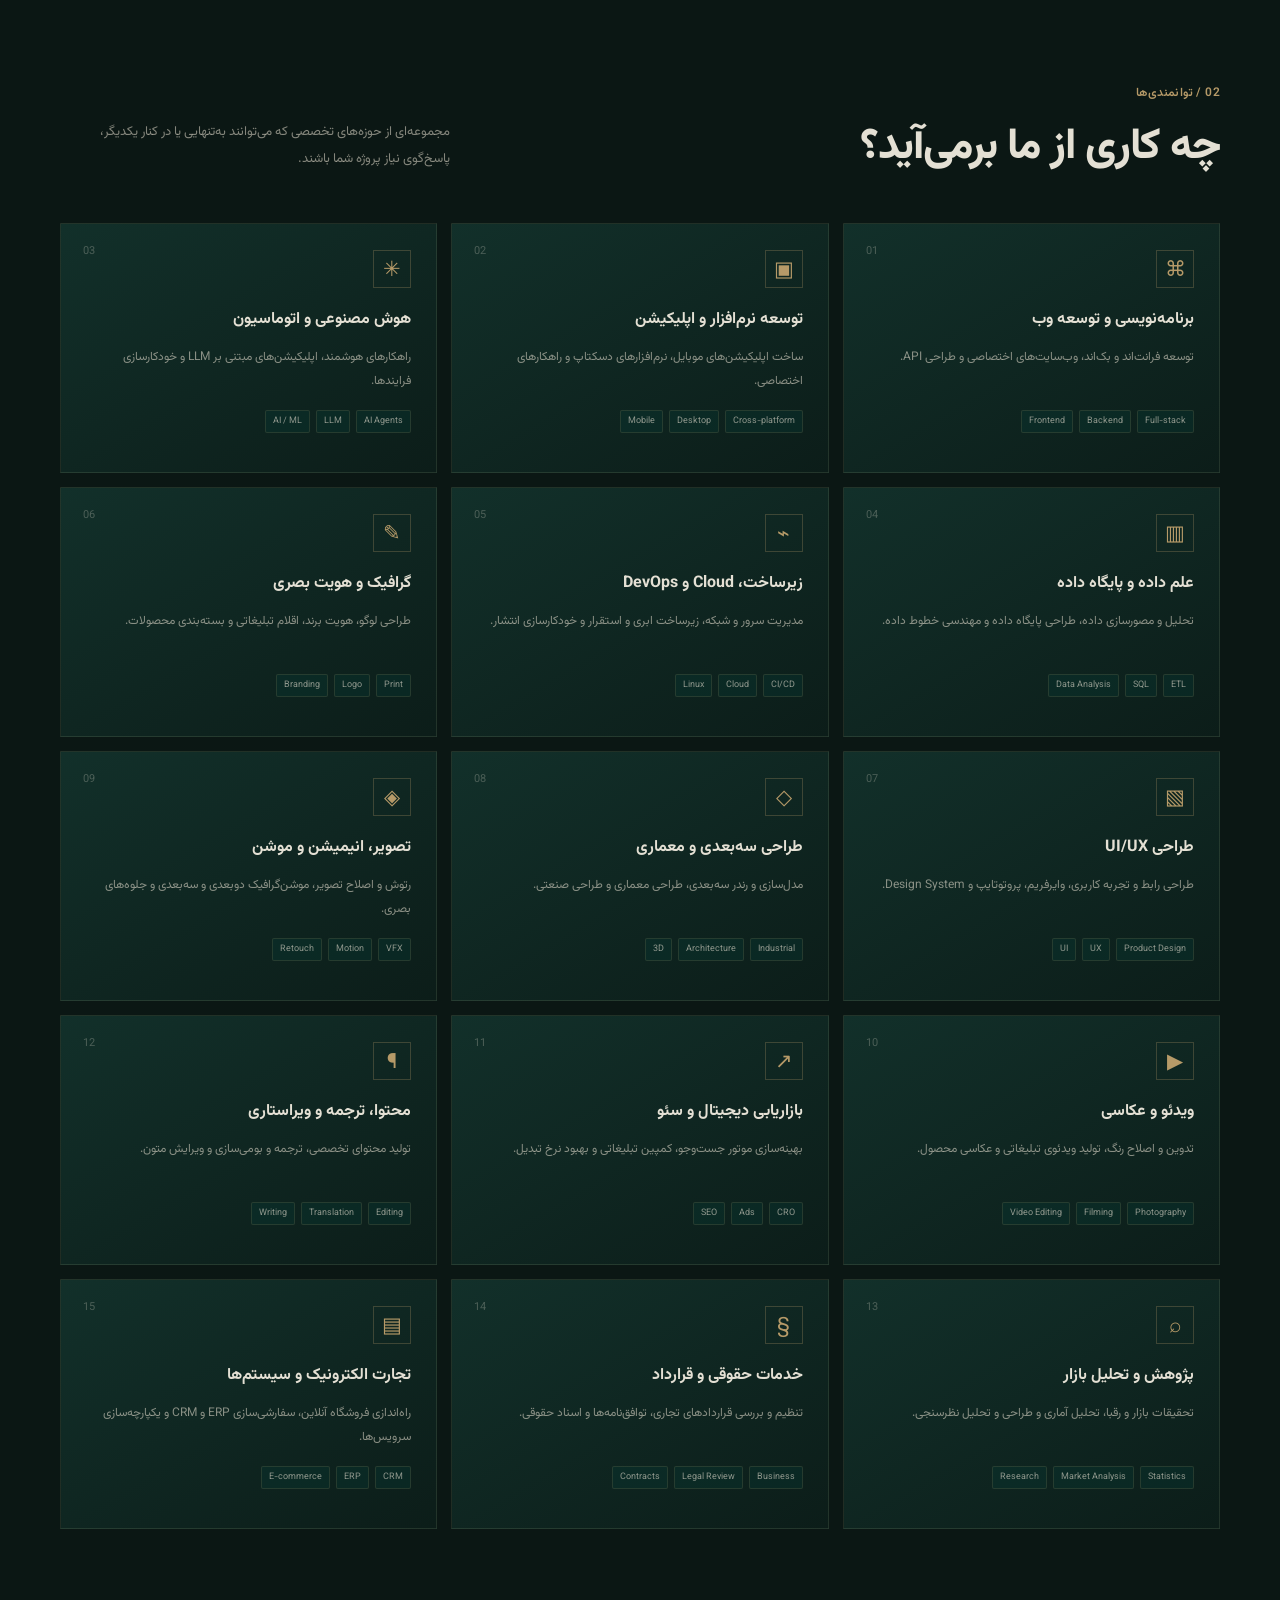
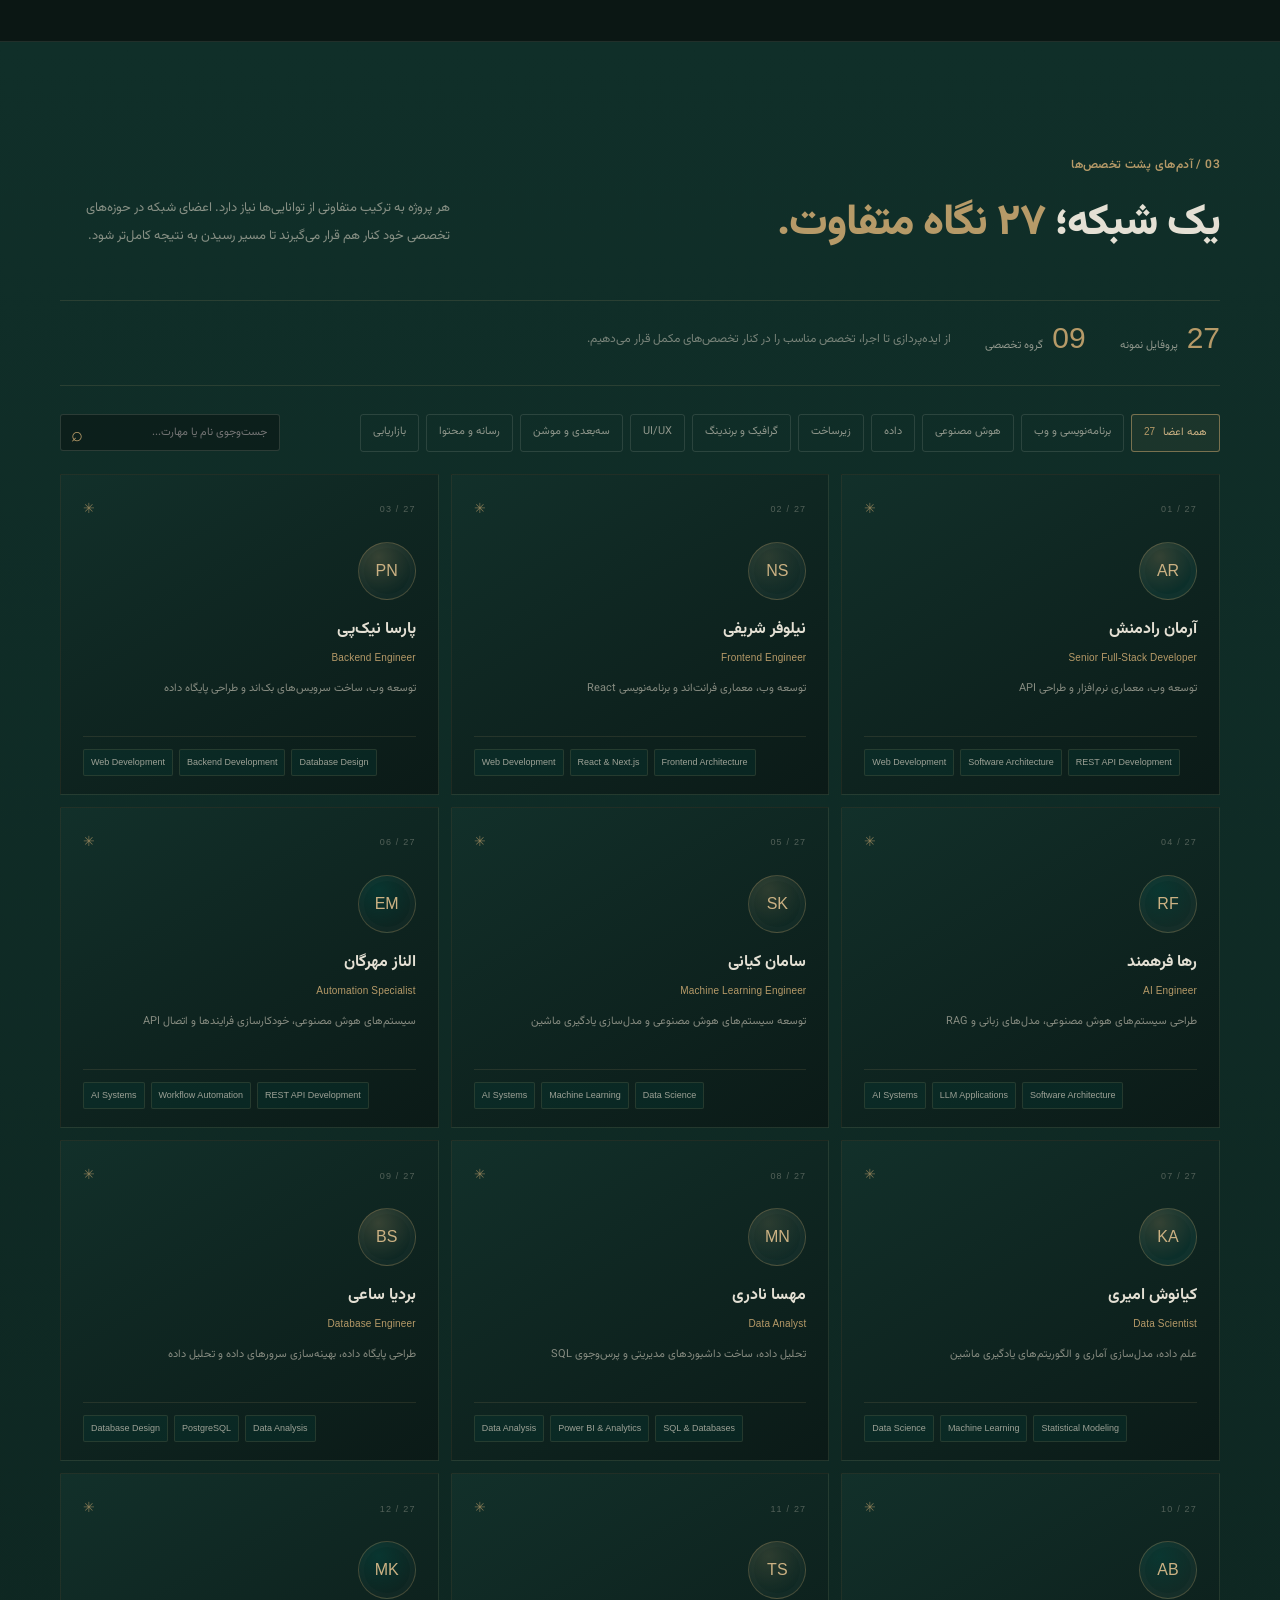
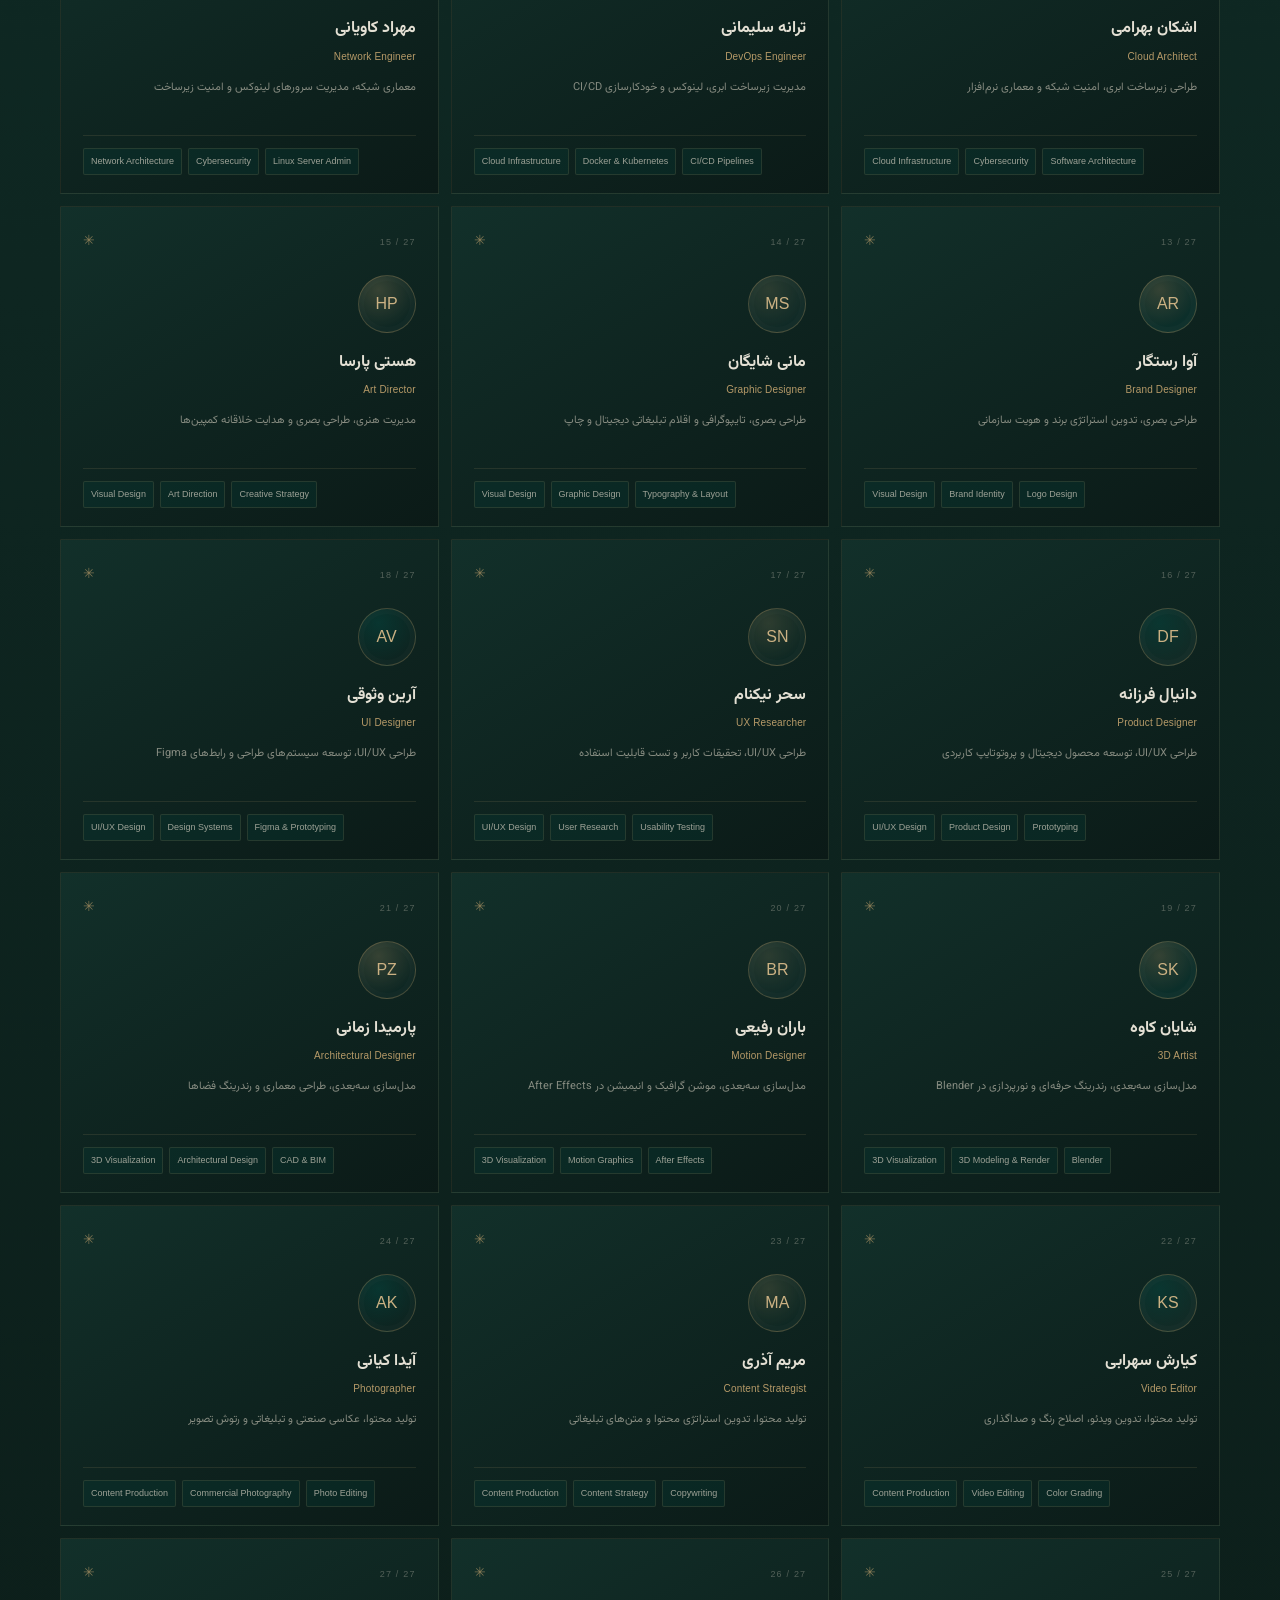
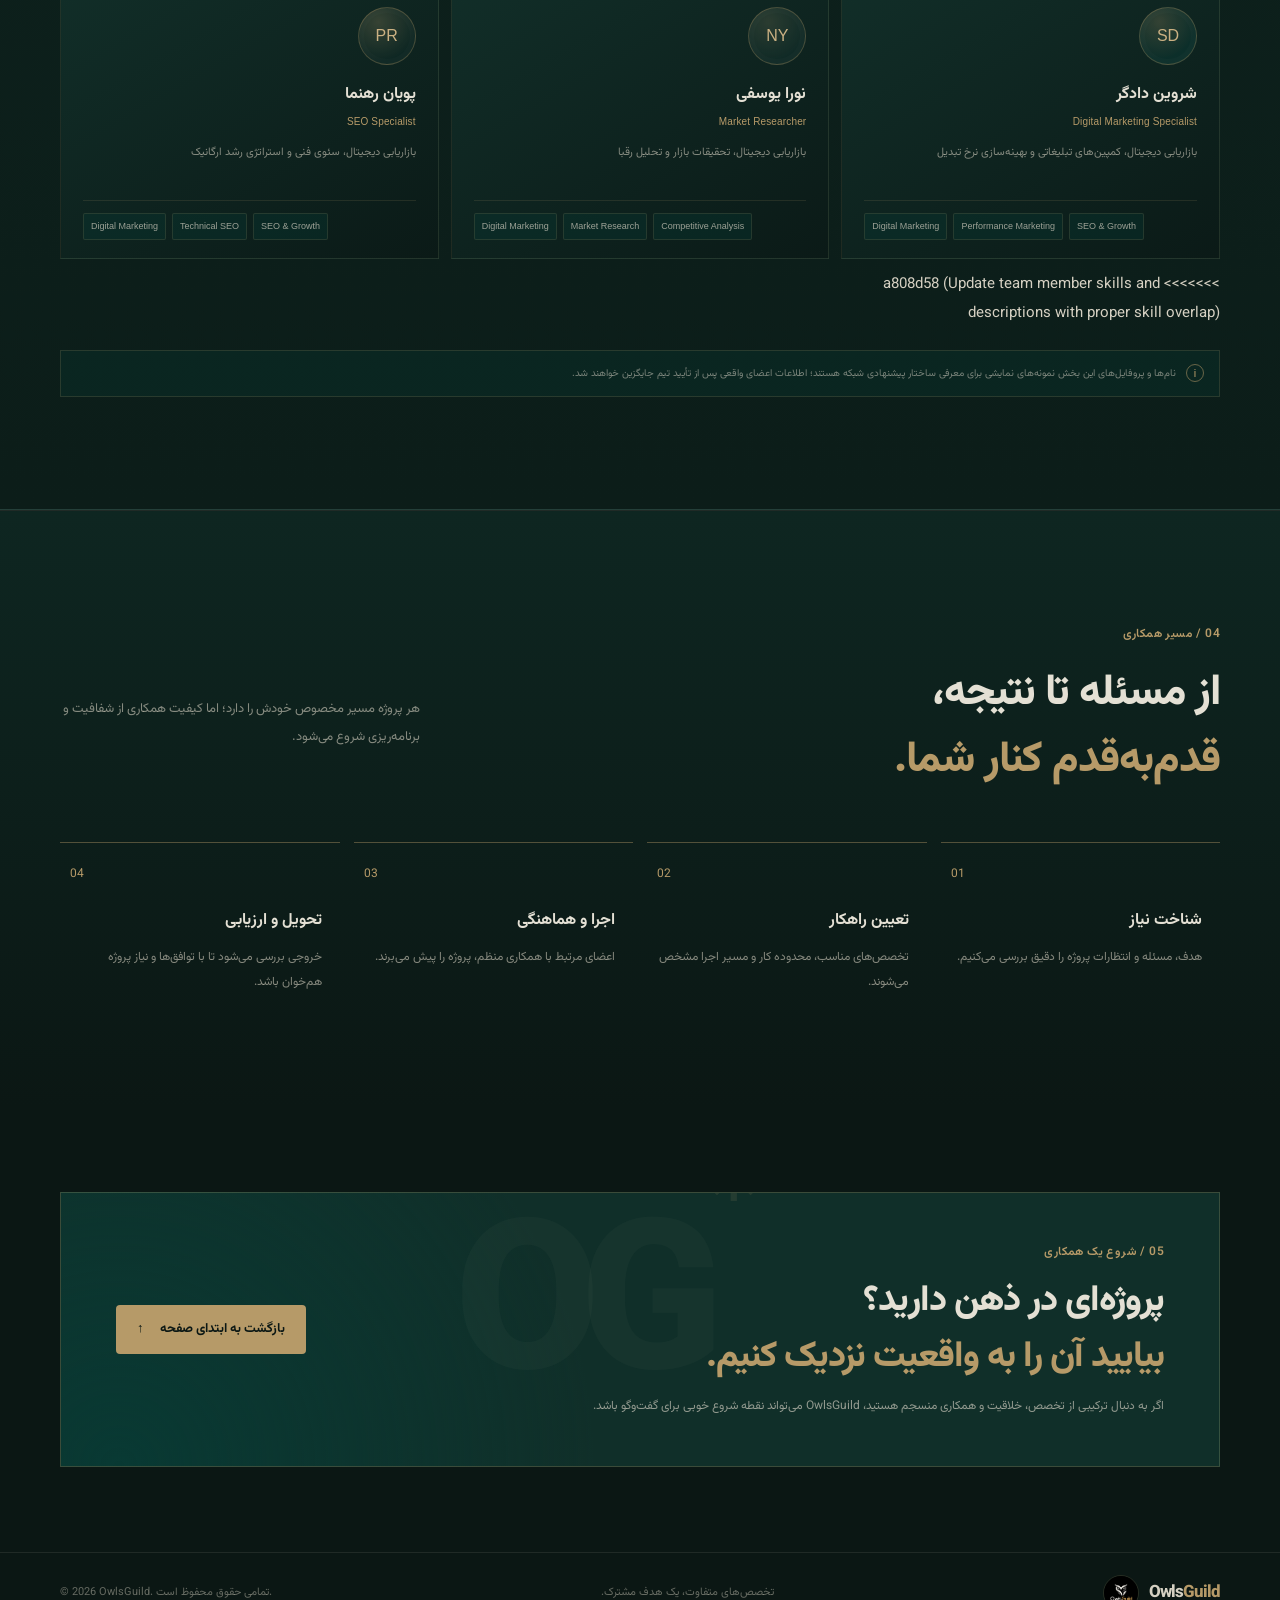
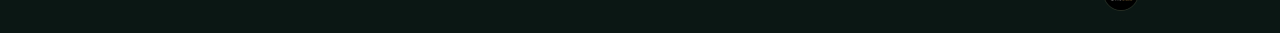
==== commit 61a7fad4: "Apply OwlsGuild luxury identity: Imperial Forest, brass and bone" ====
--- a/index.html
+++ b/index.html
@@ -3,7 +3,7 @@
 <head>
   <meta charset="utf-8">
   <meta name="viewport" content="width=device-width, initial-scale=1">
-  <meta name="theme-color" content="#0A0B0A">
+  <meta name="theme-color" content="#0B1714">
   <meta name="description" content="OwlsGuild؛ شبکه‌ای چندتخصصی از افراد خلاق و متخصص در فناوری، هوش مصنوعی، طراحی، مهندسی و بازاریابی برای تبدیل ایده‌ها به راهکارهای حرفه‌ای.">
   <meta name="keywords" content="OwlsGuild, طراحی وب, برنامه نویسی, هوش مصنوعی, طراحی گرافیک, بازاریابی دیجیتال, فریلنسری">
   <meta property="og:type" content="website">
--- a/assets/css/styles.css
+++ b/assets/css/styles.css
@@ -1,50 +1,57 @@
 @import url('https://fonts.googleapis.com/css2?family=Vazirmatn:wght@300;400;500;600;700;800;900&display=swap');
-:root{--bg:#0A0B0A;--surface:#101210;--surface-2:#161917;--text:#F1EFE8;--muted:#A3A79F;--green-deep:#1B4D3C;--green:#2E6B55;--sage:#9DBFAA;--sage-bright:#C3D9CB;--gold:#1B4D3C;--gold-light:#9DBFAA;--line:rgba(226,232,224,.09);--font:'Vazirmatn',Tahoma,Arial,sans-serif;--container:1160px}
-*{box-sizing:border-box}html{scroll-behavior:smooth;scroll-padding-top:90px}body{margin:0;background:var(--bg);color:var(--text);font-family:var(--font);line-height:1.9;font-size:15px}a{color:inherit;text-decoration:none}img{max-width:100%;display:block}button{font:inherit}.container{width:min(var(--container),calc(100% - 48px));margin-inline:auto}.section-pad{padding:112px 0}.gold,.gold-text{color:var(--sage)}.skip-link{position:absolute;top:-60px;right:16px;background:var(--green-deep);color:#EAF3EC;border:1px solid rgba(157,191,170,.35);padding:8px 14px;z-index:100}.skip-link:focus{top:12px}.site-header{height:82px;position:sticky;top:0;z-index:50;background:rgba(10,11,10,.9);backdrop-filter:blur(18px);border-bottom:1px solid var(--line)}.nav-wrap,.main-nav,.brand{display:flex;align-items:center}.nav-wrap{height:100%;justify-content:space-between}.brand{gap:10px;font-size:21px;font-weight:800;direction:ltr;letter-spacing:-1px}.brand img{width:46px;height:46px;object-fit:cover;border-radius:50%;border:1px solid rgba(157,191,170,.28)}.main-nav{gap:34px;color:#C7CBC3;font-size:13px}.main-nav a{transition:color .2s}.main-nav a:hover,.text-link:hover{color:var(--sage-bright)}.main-nav .nav-cta{color:var(--sage);border:1px solid rgba(157,191,170,.32);padding:7px 17px;border-radius:4px}.nav-cta span{margin-right:8px}.menu-toggle{display:none;background:none;border:0;padding:8px}.menu-toggle span{display:block;width:24px;height:2px;background:var(--text);margin:5px}.hero{position:relative;overflow:hidden;padding-top:82px;padding-bottom:30px;min-height:650px}.hero-glow{position:absolute;width:640px;height:640px;left:-240px;top:-260px;background:radial-gradient(circle,rgba(27,77,60,.45),transparent 68%);pointer-events:none}.hero-grid{display:grid;grid-template-columns:1.05fr .95fr;align-items:center;gap:60px;position:relative}.eyebrow,.section-kicker{color:var(--sage);font-size:12px;font-weight:600;letter-spacing:.4px}.eyebrow{display:flex;align-items:center;gap:12px}.eyebrow-line{width:34px;height:1px;background:var(--sage);opacity:.6}h1,h2,h3,p{margin-top:0}h1{font-size:clamp(42px,5.2vw,68px);line-height:1.35;letter-spacing:-2px;margin:20px 0 22px;font-weight:800}.hero-lead{color:#B8BAB2;max-width:570px;font-size:16px;line-height:2.2}.hero-actions{display:flex;align-items:center;gap:26px;margin-top:32px}.button{display:inline-flex;align-items:center;justify-content:center;gap:16px;padding:12px 21px;border-radius:4px;font-size:13px;font-weight:700;transition:transform .2s,background .2s}.button:hover{transform:translateY(-3px)}.button-primary{background:var(--green-deep);color:#EDF4EE;border:1px solid rgba(157,191,170,.35)}.button-primary:hover{background:#245F4A}.text-link{font-size:13px;color:#D6D4CB}.hero-note{display:flex;align-items:center;gap:9px;color:#8A8C84;font-size:11px;margin-top:42px}.status-dot{width:7px;height:7px;border-radius:50%;background:var(--sage);box-shadow:0 0 12px rgba(46,107,85,.75)}.hero-art{position:relative;min-height:440px;display:grid;place-items:center}.logo-frame{width:min(420px,100%);position:relative;z-index:2;border-radius:50%;overflow:hidden;mix-blend-mode:screen}.logo-frame img{width:100%;height:auto;filter:contrast(1.04)}.orbit{position:absolute;border:1px solid rgba(157,191,170,.16);border-radius:50%;transform:rotate(-25deg)}.orbit-one{width:430px;height:270px}.orbit-two{width:500px;height:340px;border-color:rgba(255,255,255,.06);transform:rotate(35deg)}.art-caption{position:absolute;bottom:6px;left:50%;transform:translateX(-50%);font-size:9px;letter-spacing:4px;color:#797B73;direction:ltr;white-space:nowrap}.hero-bottom{display:flex;align-items:center;gap:17px;color:#797B73;font-size:11px;margin-top:48px}.hero-bottom i{width:4px;height:4px;background:var(--sage);opacity:.75;border-radius:50%}.intro{background:#0D0F0D;border-top:1px solid var(--line);border-bottom:1px solid var(--line)}.intro-grid{display:grid;grid-template-columns:.65fr 1.35fr;gap:50px}.intro-content h2,.section-heading h2,.closing-copy h2{font-size:clamp(29px,3.5vw,43px);line-height:1.55;margin:0 0 24px;font-weight:800;letter-spacing:-1px}.muted-heading{color:#878A81}.intro-content p{color:#B4B6AE;max-width:760px;line-height:2.25}.intro-content strong{color:var(--sage-bright)}.values-row{display:flex;gap:50px;margin-top:40px;padding-top:25px;border-top:1px solid var(--line)}.values-row div{display:flex;flex-direction:column;gap:5px}.values-row b{font-size:22px;color:var(--sage);font-weight:500;direction:ltr}.values-row span{font-size:12px;color:#ABADA5}.services{background:var(--bg)}.section-heading{display:flex;align-items:end;justify-content:space-between;gap:40px;margin-bottom:42px}.section-heading h2{margin:10px 0 0}.section-heading>p{max-width:390px;color:#9A9C94;font-size:13px;margin:0 0 8px;line-height:2.1}.service-grid{display:grid;grid-template-columns:repeat(3,1fr);gap:14px}.service-card{position:relative;min-height:250px;padding:26px 25px 22px;background:linear-gradient(145deg,#141713,#0D0F0D);border:1px solid rgba(255,255,255,.07);transition:border-color .25s,transform .25s;overflow:hidden}.service-card:hover{border-color:rgba(157,191,170,.38);transform:translateY(-4px)}.service-number{position:absolute;left:22px;top:18px;color:#585B53;font-size:11px;direction:ltr}.service-icon{width:38px;height:38px;display:grid;place-items:center;color:var(--sage);border:1px solid rgba(157,191,170,.22);font-size:21px;margin-bottom:17px}.service-card h3{font-size:16px;margin:0 0 9px;font-weight:700}.service-card p{color:#9EA098;font-size:12px;line-height:2;margin:0 0 17px;min-height:48px}.tags{display:flex;flex-wrap:wrap;gap:6px;direction:ltr;justify-content:flex-end}.tags span{font-size:9px;color:#AFBDB2;background:rgba(157,191,170,.045);border:1px solid rgba(157,191,170,.16);padding:2px 7px;border-radius:2px}.approach{background:#0D0F0D;border-top:1px solid var(--line)}.approach-heading{margin-top:15px;align-items:center}.approach-heading h2{margin:0}.approach-heading>p{max-width:360px}.steps-grid{display:grid;grid-template-columns:repeat(4,1fr);gap:14px;margin-top:48px}.step{border-top:1px solid rgba(157,191,170,.3);padding:20px 18px 0 10px}.step>span{font-size:12px;color:var(--sage);direction:ltr;display:block;margin-bottom:20px}.step h3{font-size:16px;margin:0 0 8px}.step p{font-size:12px;color:#9A9C94;line-height:2.1;margin:0}.closing{padding-top:85px;padding-bottom:85px}.closing-box{position:relative;overflow:hidden;border:1px solid rgba(157,191,170,.2);background:radial-gradient(circle at 5% 100%,rgba(27,77,60,.4),transparent 38%),#111312;padding:48px 55px;display:flex;align-items:center;justify-content:space-between;gap:30px}.closing-mark{position:absolute;left:34%;top:-75px;font-size:210px;font-weight:900;color:rgba(255,255,255,.022);direction:ltr;letter-spacing:-20px}.closing-mark span{color:rgba(157,191,170,.09);font-size:70px;vertical-align:top}.closing-copy{position:relative;z-index:1}.closing-copy h2{font-size:clamp(25px,3vw,36px);margin:10px 0}.closing-copy p{max-width:600px;color:#A6A8A0;font-size:12px;margin:0}.closing-box>.button{position:relative;z-index:1;white-space:nowrap}.site-footer{border-top:1px solid var(--line);padding:22px 0}.footer-wrap{display:flex;align-items:center;justify-content:space-between;gap:20px}.footer-brand{font-size:17px}.footer-brand img{width:36px;height:36px}.footer-wrap p,.copyright{font-size:11px;color:#797B73;margin:0}.copyright{direction:ltr}
+/* OwlsGuild Luxury Identity
+   #0B1714  Obsidian Forest  (background)
+   #102F29  Imperial Forest  (surface)
+   #073B35  Deep Teal Green  (surface alt / gradient tail)
+   #B69A68  Brass            (accent)
+   #D5D0C2  Bone             (text)
+*/
+:root{--bg:#0B1714;--surface:#102F29;--surface-2:#073B35;--text:#D5D0C2;--muted:rgba(213,208,194,.62);--brass:#B69A68;--brass-light:#CBB183;--gold:#B69A68;--gold-light:#CBB183;--line:rgba(213,208,194,.1);--hairline:rgba(182,154,104,.16);--font:'Vazirmatn',Tahoma,Arial,sans-serif;--container:1160px}
+*{box-sizing:border-box}html{scroll-behavior:smooth;scroll-padding-top:90px}body{margin:0;background:var(--bg);color:var(--text);font-family:var(--font);line-height:1.9;font-size:15px}a{color:inherit;text-decoration:none}img{max-width:100%;display:block}button{font:inherit}.container{width:min(var(--container),calc(100% - 48px));margin-inline:auto}.section-pad{padding:112px 0}.gold,.gold-text{color:var(--brass)}.skip-link{position:absolute;top:-60px;right:16px;background:var(--brass);color:#0B1714;padding:8px 14px;z-index:100}.skip-link:focus{top:12px}.site-header{height:82px;position:sticky;top:0;z-index:50;background:rgba(11,23,20,.9);backdrop-filter:blur(18px);border-bottom:1px solid var(--line)}.nav-wrap,.main-nav,.brand{display:flex;align-items:center}.nav-wrap{height:100%;justify-content:space-between}.brand{gap:10px;font-size:21px;font-weight:800;direction:ltr;letter-spacing:-1px}.brand img{width:46px;height:46px;object-fit:cover;border-radius:50%;border:1px solid var(--hairline)}.main-nav{gap:34px;color:rgba(213,208,194,.78);font-size:13px}.main-nav a{transition:color .2s}.main-nav a:hover,.text-link:hover{color:var(--brass-light)}.main-nav .nav-cta{color:var(--brass);border:1px solid rgba(182,154,104,.38);padding:7px 17px;border-radius:4px}.nav-cta span{margin-right:8px}.menu-toggle{display:none;background:none;border:0;padding:8px}.menu-toggle span{display:block;width:24px;height:2px;background:var(--text);margin:5px}.hero{position:relative;overflow:hidden;padding-top:82px;padding-bottom:30px;min-height:650px}.hero-glow{position:absolute;width:680px;height:680px;left:-260px;top:-280px;background:radial-gradient(circle,rgba(7,59,53,.75),transparent 70%);pointer-events:none}.hero-grid{display:grid;grid-template-columns:1.05fr .95fr;align-items:center;gap:60px;position:relative}.eyebrow,.section-kicker{color:var(--brass);font-size:12px;font-weight:600;letter-spacing:.4px}.eyebrow{display:flex;align-items:center;gap:12px}.eyebrow-line{width:34px;height:1px;background:var(--brass);opacity:.65}h1,h2,h3,p{margin-top:0}h1{font-size:clamp(42px,5.2vw,68px);line-height:1.35;letter-spacing:-2px;margin:20px 0 22px;font-weight:800;color:#E4E0D4}.hero-lead{color:rgba(213,208,194,.76);max-width:570px;font-size:16px;line-height:2.2}.hero-actions{display:flex;align-items:center;gap:26px;margin-top:32px}.button{display:inline-flex;align-items:center;justify-content:center;gap:16px;padding:12px 21px;border-radius:4px;font-size:13px;font-weight:700;transition:transform .2s,background .2s}.button:hover{transform:translateY(-3px)}.button-primary{background:var(--brass);color:#0B1714}.button-primary:hover{background:var(--brass-light)}.text-link{font-size:13px;color:rgba(213,208,194,.85)}.hero-note{display:flex;align-items:center;gap:9px;color:rgba(213,208,194,.52);font-size:11px;margin-top:42px}.status-dot{width:7px;height:7px;border-radius:50%;background:var(--brass);box-shadow:0 0 12px rgba(182,154,104,.7)}.hero-art{position:relative;min-height:440px;display:grid;place-items:center}.logo-frame{width:min(420px,100%);position:relative;z-index:2;border-radius:50%;overflow:hidden;mix-blend-mode:screen}.logo-frame img{width:100%;height:auto;filter:contrast(1.04)}.orbit{position:absolute;border:1px solid rgba(182,154,104,.22);border-radius:50%;transform:rotate(-25deg)}.orbit-one{width:430px;height:270px}.orbit-two{width:500px;height:340px;border-color:rgba(213,208,194,.07);transform:rotate(35deg)}.art-caption{position:absolute;bottom:6px;left:50%;transform:translateX(-50%);font-size:9px;letter-spacing:4px;color:rgba(213,208,194,.42);direction:ltr;white-space:nowrap}.hero-bottom{display:flex;align-items:center;gap:17px;color:rgba(213,208,194,.45);font-size:11px;margin-top:48px}.hero-bottom i{width:4px;height:4px;background:var(--brass);border-radius:50%}.intro{background:linear-gradient(180deg,#0E2621,#0B1714);border-top:1px solid var(--line);border-bottom:1px solid var(--line)}.intro-grid{display:grid;grid-template-columns:.65fr 1.35fr;gap:50px}.intro-content h2,.section-heading h2,.closing-copy h2{font-size:clamp(29px,3.5vw,43px);line-height:1.55;margin:0 0 24px;font-weight:800;letter-spacing:-1px;color:#E4E0D4}.muted-heading{color:rgba(213,208,194,.5)}.intro-content p{color:rgba(213,208,194,.74);max-width:760px;line-height:2.25}.intro-content strong{color:var(--brass-light)}.values-row{display:flex;gap:50px;margin-top:40px;padding-top:25px;border-top:1px solid var(--line)}.values-row div{display:flex;flex-direction:column;gap:5px}.values-row b{font-size:22px;color:var(--brass);font-weight:500;direction:ltr}.values-row span{font-size:12px;color:rgba(213,208,194,.68)}.services{background:var(--bg)}.section-heading{display:flex;align-items:end;justify-content:space-between;gap:40px;margin-bottom:42px}.section-heading h2{margin:10px 0 0}.section-heading>p{max-width:390px;color:rgba(213,208,194,.6);font-size:13px;margin:0 0 8px;line-height:2.1}.service-grid{display:grid;grid-template-columns:repeat(3,1fr);gap:14px}.service-card{position:relative;min-height:250px;padding:26px 25px 22px;background:linear-gradient(150deg,#12302A,#0C1D19);border:1px solid rgba(182,154,104,.12);transition:border-color .25s,transform .25s;overflow:hidden}.service-card:hover{border-color:rgba(182,154,104,.45);transform:translateY(-4px)}.service-number{position:absolute;left:22px;top:18px;color:rgba(213,208,194,.3);font-size:11px;direction:ltr}.service-icon{width:38px;height:38px;display:grid;place-items:center;color:var(--brass);border:1px solid rgba(182,154,104,.28);font-size:21px;margin-bottom:17px}.service-card h3{font-size:16px;margin:0 0 9px;font-weight:700;color:#E4E0D4}.service-card p{color:rgba(213,208,194,.62);font-size:12px;line-height:2;margin:0 0 17px;min-height:48px}.tags{display:flex;flex-wrap:wrap;gap:6px;direction:ltr;justify-content:flex-end}.tags span{font-size:9px;color:rgba(213,208,194,.66);background:rgba(7,59,53,.35);border:1px solid rgba(182,154,104,.16);padding:2px 7px;border-radius:2px}.approach{background:linear-gradient(180deg,#0E2621,#0B1714);border-top:1px solid var(--line)}.approach-heading{margin-top:15px;align-items:center}.approach-heading h2{margin:0}.approach-heading>p{max-width:360px}.steps-grid{display:grid;grid-template-columns:repeat(4,1fr);gap:14px;margin-top:48px}.step{border-top:1px solid rgba(182,154,104,.42);padding:20px 18px 0 10px}.step>span{font-size:12px;color:var(--brass);direction:ltr;display:block;margin-bottom:20px}.step h3{font-size:16px;margin:0 0 8px;color:#E4E0D4}.step p{font-size:12px;color:rgba(213,208,194,.6);line-height:2.1;margin:0}.closing{padding-top:85px;padding-bottom:85px}.closing-box{position:relative;overflow:hidden;border:1px solid rgba(182,154,104,.26);background:radial-gradient(circle at 5% 100%,rgba(7,59,53,.85),transparent 42%),#102F29;padding:48px 55px;display:flex;align-items:center;justify-content:space-between;gap:30px}.closing-mark{position:absolute;left:34%;top:-75px;font-size:210px;font-weight:900;color:rgba(213,208,194,.03);direction:ltr;letter-spacing:-20px}.closing-mark span{color:rgba(182,154,104,.12);font-size:70px;vertical-align:top}.closing-copy{position:relative;z-index:1}.closing-copy h2{font-size:clamp(25px,3vw,36px);margin:10px 0}.closing-copy p{max-width:600px;color:rgba(213,208,194,.66);font-size:12px;margin:0}.closing-box>.button{position:relative;z-index:1;white-space:nowrap}.site-footer{border-top:1px solid var(--line);padding:22px 0;background:#0B1714}.footer-wrap{display:flex;align-items:center;justify-content:space-between;gap:20px}.footer-brand{font-size:17px}.footer-brand img{width:36px;height:36px}.footer-wrap p,.copyright{font-size:11px;color:rgba(213,208,194,.45);margin:0}.copyright{direction:ltr}
 @media(max-width:900px){.hero-grid{gap:20px}.hero-art{min-height:350px}.logo-frame{width:340px}.orbit-one{width:350px;height:230px}.orbit-two{width:400px;height:280px}.service-grid{grid-template-columns:repeat(2,1fr)}.intro-grid{gap:25px}.closing-box{padding:38px;align-items:flex-start;flex-direction:column}.closing-box>.button{margin-top:8px}}
-@media(max-width:640px){.container{width:min(100% - 32px,var(--container))}.section-pad{padding:76px 0}.site-header{height:70px}.brand{font-size:19px}.brand img{width:40px;height:40px}.menu-toggle{display:block}.main-nav{display:none;position:absolute;top:69px;right:0;left:0;padding:18px 22px 24px;background:#0D0F0D;border-bottom:1px solid var(--line);flex-direction:column;align-items:stretch;gap:15px}.main-nav.open{display:flex}.main-nav .nav-cta{text-align:center}.hero{padding-top:55px;min-height:0}.hero-grid{grid-template-columns:1fr;gap:20px}.hero-copy{order:1}.hero-art{order:0;min-height:260px}.logo-frame{width:260px}.orbit-one{width:280px;height:180px}.orbit-two{width:320px;height:220px}.art-caption{bottom:-2px;font-size:8px}.hero h1{font-size:42px;letter-spacing:-1.5px}.hero-lead{font-size:14px}.hero-actions{gap:17px;flex-wrap:wrap}.hero-note{margin-top:28px}.hero-bottom{margin-top:36px;gap:10px;flex-wrap:wrap}.intro-grid{grid-template-columns:1fr;gap:22px}.intro-content h2,.section-heading h2{font-size:30px}.values-row{gap:22px;justify-content:space-between}.values-row span{font-size:10px}.section-heading{display:block}.section-heading>p{margin-top:17px}.service-grid{grid-template-columns:1fr;gap:10px}.service-card{min-height:0;padding:23px}.service-card p{min-height:0}.steps-grid{grid-template-columns:1fr 1fr;gap:25px 14px;margin-top:35px}.step{padding-right:12px}.approach-heading{display:block}.approach-heading>p{margin-top:18px}.closing{padding:65px 0}.closing-box{padding:30px 24px}.closing-copy h2{font-size:27px}.footer-wrap{flex-wrap:wrap}.footer-wrap p{order:3;width:100%}.copyright{font-size:9px}}
+@media(max-width:640px){.container{width:min(100% - 32px,var(--container))}.section-pad{padding:76px 0}.site-header{height:70px}.brand{font-size:19px}.brand img{width:40px;height:40px}.menu-toggle{display:block}.main-nav{display:none;position:absolute;top:69px;right:0;left:0;padding:18px 22px 24px;background:#0E2621;border-bottom:1px solid var(--line);flex-direction:column;align-items:stretch;gap:15px}.main-nav.open{display:flex}.main-nav .nav-cta{text-align:center}.hero{padding-top:55px;min-height:0}.hero-grid{grid-template-columns:1fr;gap:20px}.hero-copy{order:1}.hero-art{order:0;min-height:260px}.logo-frame{width:260px}.orbit-one{width:280px;height:180px}.orbit-two{width:320px;height:220px}.art-caption{bottom:-2px;font-size:8px}.hero h1{font-size:42px;letter-spacing:-1.5px}.hero-lead{font-size:14px}.hero-actions{gap:17px;flex-wrap:wrap}.hero-note{margin-top:28px}.hero-bottom{margin-top:36px;gap:10px;flex-wrap:wrap}.intro-grid{grid-template-columns:1fr;gap:22px}.intro-content h2,.section-heading h2{font-size:30px}.values-row{gap:22px;justify-content:space-between}.values-row span{font-size:10px}.section-heading{display:block}.section-heading>p{margin-top:17px}.service-grid{grid-template-columns:1fr;gap:10px}.service-card{min-height:0;padding:23px}.service-card p{min-height:0}.steps-grid{grid-template-columns:1fr 1fr;gap:25px 14px;margin-top:35px}.step{padding-right:12px}.approach-heading{display:block}.approach-heading>p{margin-top:18px}.closing{padding:65px 0}.closing-box{padding:30px 24px}.closing-copy h2{font-size:27px}.footer-wrap{flex-wrap:wrap}.footer-wrap p{order:3;width:100%}.copyright{font-size:9px}}
 @media(prefers-reduced-motion:reduce){html{scroll-behavior:auto}*,*::before,*::after{transition:none!important}}
 
 /* Team directory */
-.team{background:#0D0F0D;border-top:1px solid var(--line);border-bottom:1px solid var(--line)}
+.team{background:linear-gradient(180deg,#102F29,#0C1D19);border-top:1px solid var(--line);border-bottom:1px solid var(--line)}
 .team-heading{margin-top:14px}
 .team-heading h2{margin:0}
-.team-intro-row{display:flex;align-items:center;gap:34px;padding:22px 0 28px;border-top:1px solid var(--line);border-bottom:1px solid var(--line);margin-bottom:28px}
+.team-intro-row{display:flex;align-items:center;gap:34px;padding:22px 0 28px;border-top:1px solid var(--hairline);border-bottom:1px solid var(--hairline);margin-bottom:28px}
 .team-stat{display:flex;align-items:baseline;gap:9px;white-space:nowrap}
-.team-stat strong{font-family:Arial,sans-serif;font-size:30px;line-height:1;color:var(--sage);font-weight:500;direction:ltr}
-.team-stat span{font-size:11px;color:#ABADA5}
-.team-intro-row>p{margin:0 0 0 auto;color:#8A8C84;font-size:12px}
+.team-stat strong{font-family:Arial,sans-serif;font-size:30px;line-height:1;color:var(--brass);font-weight:500;direction:ltr}
+.team-stat span{font-size:11px;color:rgba(213,208,194,.64)}
+.team-intro-row>p{margin:0 0 0 auto;color:rgba(213,208,194,.52);font-size:12px}
 .team-controls{display:flex;justify-content:space-between;align-items:flex-start;gap:18px;margin-bottom:22px}
 .team-filters{display:flex;flex-wrap:wrap;gap:7px}
-.team-filter{border:1px solid rgba(255,255,255,.1);background:transparent;color:#ABADA5;padding:7px 12px;border-radius:3px;font-size:11px;cursor:pointer;transition:.2s}
-.team-filter:hover,.team-filter.is-active{border-color:rgba(157,191,170,.42);color:var(--sage-bright);background:rgba(157,191,170,.06)}
-.team-filter span{font-family:Arial,sans-serif;font-size:10px;margin-right:5px;color:var(--sage)}
+.team-filter{border:1px solid rgba(213,208,194,.14);background:transparent;color:rgba(213,208,194,.64);padding:7px 12px;border-radius:3px;font-size:11px;cursor:pointer;transition:.2s}
+.team-filter:hover,.team-filter.is-active{border-color:rgba(182,154,104,.6);color:var(--brass-light);background:rgba(182,154,104,.08)}
+.team-filter span{font-family:Arial,sans-serif;font-size:10px;margin-right:5px;color:var(--brass)}
 .team-search{position:relative;flex:0 0 220px}
-.team-search input{width:100%;height:37px;border:1px solid rgba(255,255,255,.1);background:#121412;color:var(--text);border-radius:3px;padding:0 12px 0 34px;font:inherit;font-size:11px;outline:none}
-.team-search input:focus{border-color:rgba(157,191,170,.5)}
-.team-search>span:last-child{position:absolute;left:11px;top:3px;font-size:20px;color:var(--sage)}
+.team-search input{width:100%;height:37px;border:1px solid rgba(213,208,194,.16);background:rgba(11,23,20,.6);color:var(--text);border-radius:3px;padding:0 12px 0 34px;font:inherit;font-size:11px;outline:none}
+.team-search input:focus{border-color:rgba(182,154,104,.7)}
+.team-search>span:last-child{position:absolute;left:11px;top:3px;font-size:20px;color:var(--brass)}
 .member-grid{display:grid;grid-template-columns:repeat(3,minmax(0,1fr));gap:12px}
-.member-card{position:relative;min-width:0;padding:22px 22px 18px;background:linear-gradient(145deg,#151815,#101210);border:1px solid rgba(255,255,255,.065);transition:border-color .22s,transform .22s;overflow:hidden}
-.member-card:hover{border-color:rgba(157,191,170,.35);transform:translateY(-3px)}
+.member-card{position:relative;min-width:0;padding:22px 22px 18px;background:linear-gradient(150deg,#12302A,#0B1A17);border:1px solid rgba(182,154,104,.12);transition:border-color .22s,transform .22s;overflow:hidden}
+.member-card:hover{border-color:rgba(182,154,104,.45);transform:translateY(-3px)}
 .member-card[hidden]{display:none}
 .member-card-top{display:flex;justify-content:space-between;align-items:center;margin-bottom:19px}
-.member-index{font-family:Arial,sans-serif;font-size:9px;letter-spacing:1.2px;color:#6B6E66;direction:ltr}
-.member-mark{font-size:14px;color:rgba(157,191,170,.55)}
-.member-avatar{width:58px;height:58px;border-radius:50%;display:grid;place-items:center;margin-bottom:15px;border:1px solid rgba(157,191,170,.26);background:radial-gradient(circle at 35% 25%,rgba(157,191,170,.16),rgba(27,77,60,.12) 65%),#1A1E1B;color:var(--sage-bright);font:500 16px Arial,sans-serif;direction:ltr;box-shadow:inset 0 0 0 5px rgba(255,255,255,.014)}
-.avatar-2{background:radial-gradient(circle at 35% 25%,rgba(157,191,170,.12),transparent 70%),#191D1A}
-.avatar-3{background:radial-gradient(circle at 35% 25%,rgba(157,191,170,.18),transparent 70%),#1A1F1C}
-.avatar-4{background:radial-gradient(circle at 35% 25%,rgba(27,77,60,.4),transparent 70%),#181D19}
-.avatar-5{background:radial-gradient(circle at 35% 25%,rgba(157,191,170,.14),transparent 70%),#1B201C}
-.avatar-6{background:radial-gradient(circle at 35% 25%,rgba(27,77,60,.45),transparent 70%),#171C18}
-.member-info h3{font-size:16px;font-weight:700;margin:0 0 2px}
-.member-role{font-family:Arial,sans-serif;font-size:10px;letter-spacing:.15px;color:var(--sage);text-align:right;margin-bottom:11px}
-.member-info p{font-size:11px;color:#9C9E96;line-height:2;margin:0;min-height:44px}
-.member-tags{display:flex;flex-wrap:wrap;gap:6px;margin-top:14px;padding-top:12px;border-top:1px solid rgba(255,255,255,.06);direction:ltr;justify-content:flex-start}
-.member-tags span{font-family:Arial,sans-serif;font-size:9px;color:#B2BEB4;background:rgba(157,191,170,.04);border:1px solid rgba(157,191,170,.14);padding:4px 7px;border-radius:2px}
-.team-empty{text-align:center;color:#A8AAA2;padding:30px}
-.team-footnote{display:flex;align-items:flex-start;gap:10px;margin-top:22px;padding:13px 15px;border:1px solid rgba(157,191,170,.13);background:rgba(27,77,60,.12)}
-.footnote-mark{flex:0 0 18px;width:18px;height:18px;border:1px solid rgba(157,191,170,.45);border-radius:50%;display:grid;place-items:center;color:var(--sage);font:11px Arial,sans-serif}
-.team-footnote p{font-size:10px;line-height:1.9;color:#8E9088;margin:0}
+.member-index{font-family:Arial,sans-serif;font-size:9px;letter-spacing:1.2px;color:rgba(213,208,194,.34);direction:ltr}
+.member-mark{font-size:14px;color:rgba(182,154,104,.7)}
+.member-avatar{width:58px;height:58px;border-radius:50%;display:grid;place-items:center;margin-bottom:15px;border:1px solid rgba(182,154,104,.32);background:radial-gradient(circle at 35% 25%,rgba(182,154,104,.22),rgba(7,59,53,.3) 65%),#0F2925;color:var(--brass-light);font:500 16px Arial,sans-serif;direction:ltr;box-shadow:inset 0 0 0 5px rgba(213,208,194,.02)}
+.avatar-2{background:radial-gradient(circle at 35% 25%,rgba(182,154,104,.16),transparent 70%),#102A26}
+.avatar-3{background:radial-gradient(circle at 35% 25%,rgba(182,154,104,.24),transparent 70%),#0E2723}
+.avatar-4{background:radial-gradient(circle at 35% 25%,rgba(7,59,53,.7),transparent 70%),#112B26}
+.avatar-5{background:radial-gradient(circle at 35% 25%,rgba(182,154,104,.18),transparent 70%),#0F2823}
+.avatar-6{background:radial-gradient(circle at 35% 25%,rgba(7,59,53,.75),transparent 70%),#0D2521}
+.member-info h3{font-size:16px;font-weight:700;margin:0 0 2px;color:#E4E0D4}
+.member-role{font-family:Arial,sans-serif;font-size:10px;letter-spacing:.15px;color:var(--brass);text-align:right;margin-bottom:11px}
+.member-info p{font-size:11px;color:rgba(213,208,194,.6);line-height:2;margin:0;min-height:44px}
+.member-tags{display:flex;flex-wrap:wrap;gap:6px;margin-top:14px;padding-top:12px;border-top:1px solid rgba(182,154,104,.14);direction:ltr;justify-content:flex-start}
+.member-tags span{font-family:Arial,sans-serif;font-size:9px;color:rgba(213,208,194,.72);background:rgba(7,59,53,.35);border:1px solid rgba(182,154,104,.16);padding:4px 7px;border-radius:2px}
+.team-empty{text-align:center;color:rgba(213,208,194,.6);padding:30px}
+.team-footnote{display:flex;align-items:flex-start;gap:10px;margin-top:22px;padding:13px 15px;border:1px solid rgba(182,154,104,.18);background:rgba(7,59,53,.28)}
+.footnote-mark{flex:0 0 18px;width:18px;height:18px;border:1px solid rgba(182,154,104,.55);border-radius:50%;display:grid;place-items:center;color:var(--brass);font:11px Arial,sans-serif}
+.team-footnote p{font-size:10px;line-height:1.9;color:rgba(213,208,194,.55);margin:0}
 .sr-only{position:absolute;width:1px;height:1px;padding:0;margin:-1px;overflow:hidden;clip:rect(0,0,0,0);white-space:nowrap;border:0}
 @media(max-width:900px){.team-controls{display:block}.team-search{display:block;max-width:320px;margin-top:14px}.member-grid{grid-template-columns:repeat(2,minmax(0,1fr))}}
 @media(max-width:640px){.team-intro-row{gap:16px;flex-wrap:wrap}.team-intro-row>p{width:100%;margin-top:4px}.team-stat strong{font-size:26px}.team-filters{flex-wrap:nowrap;overflow-x:auto;padding-bottom:8px;scrollbar-width:thin}.team-filter{white-space:nowrap}.team-search{max-width:none}.member-grid{grid-template-columns:1fr}.member-card{padding:20px}.member-info p{min-height:0}}
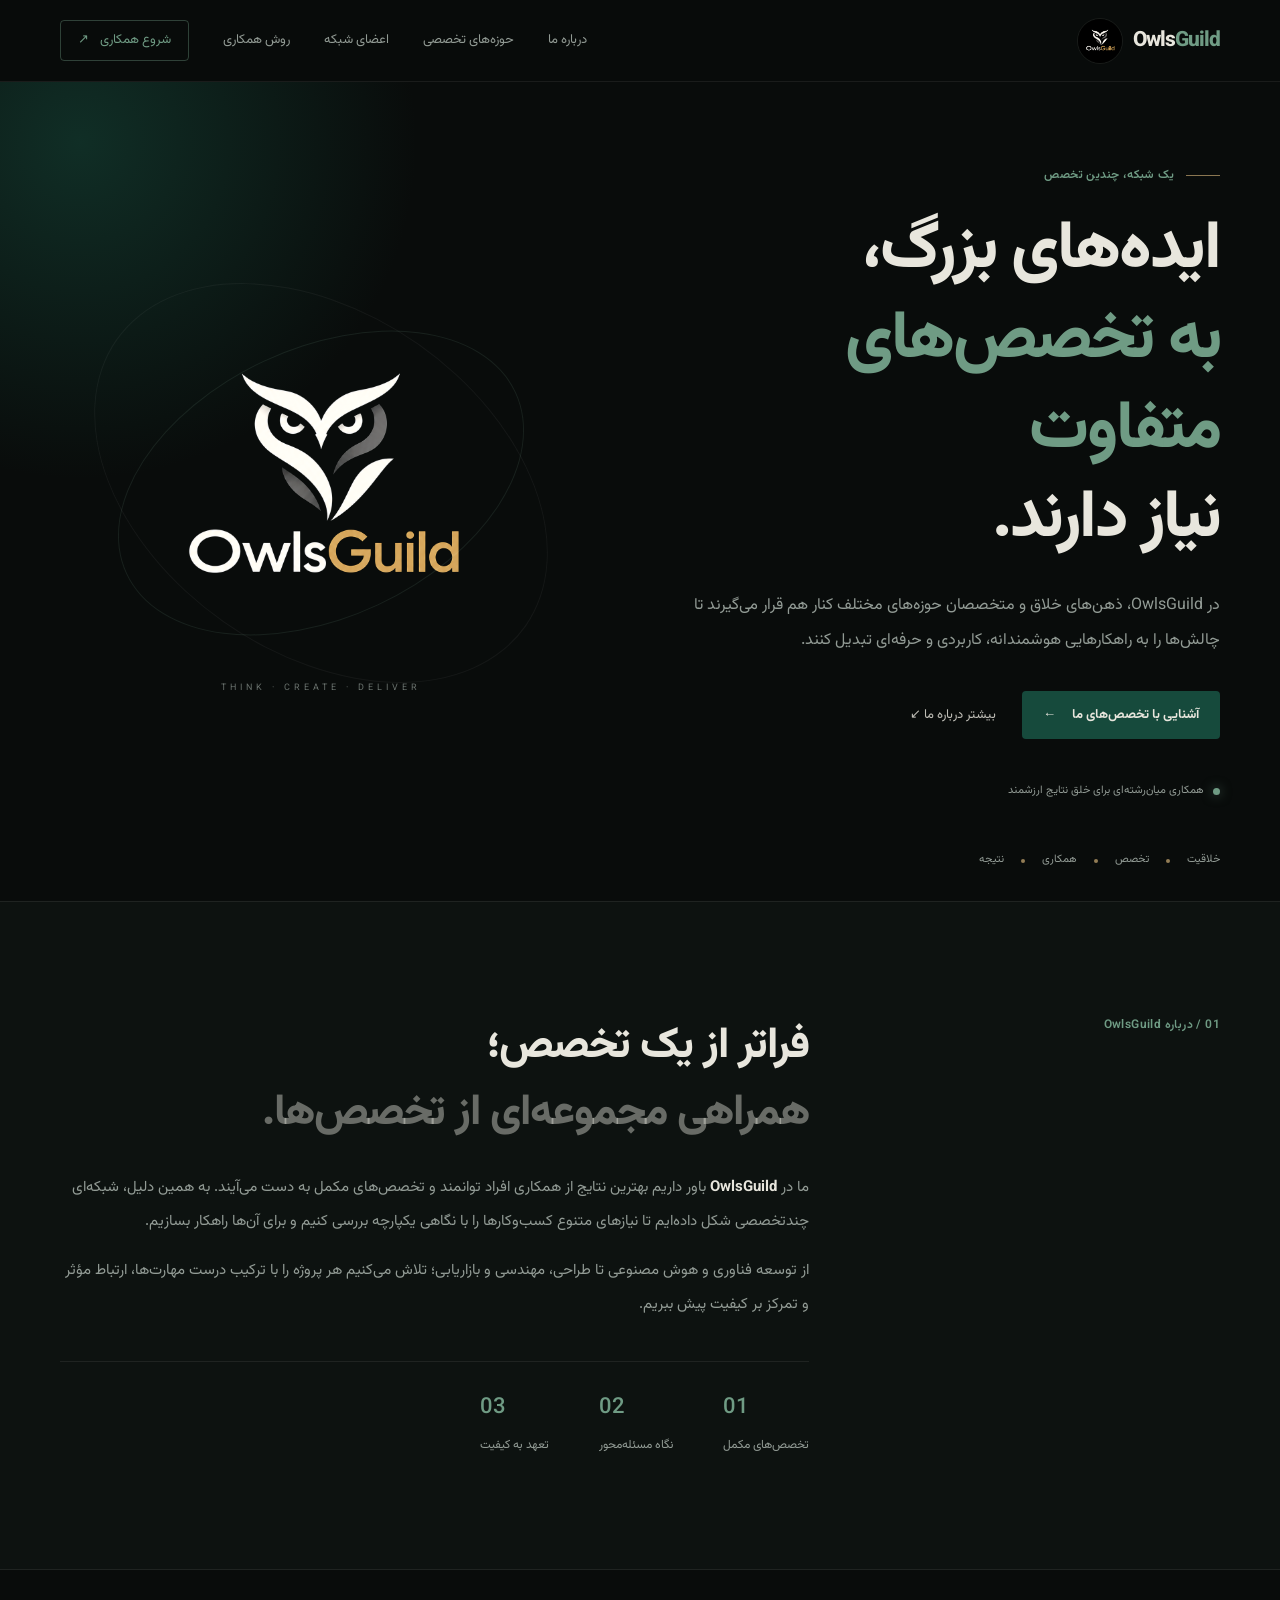
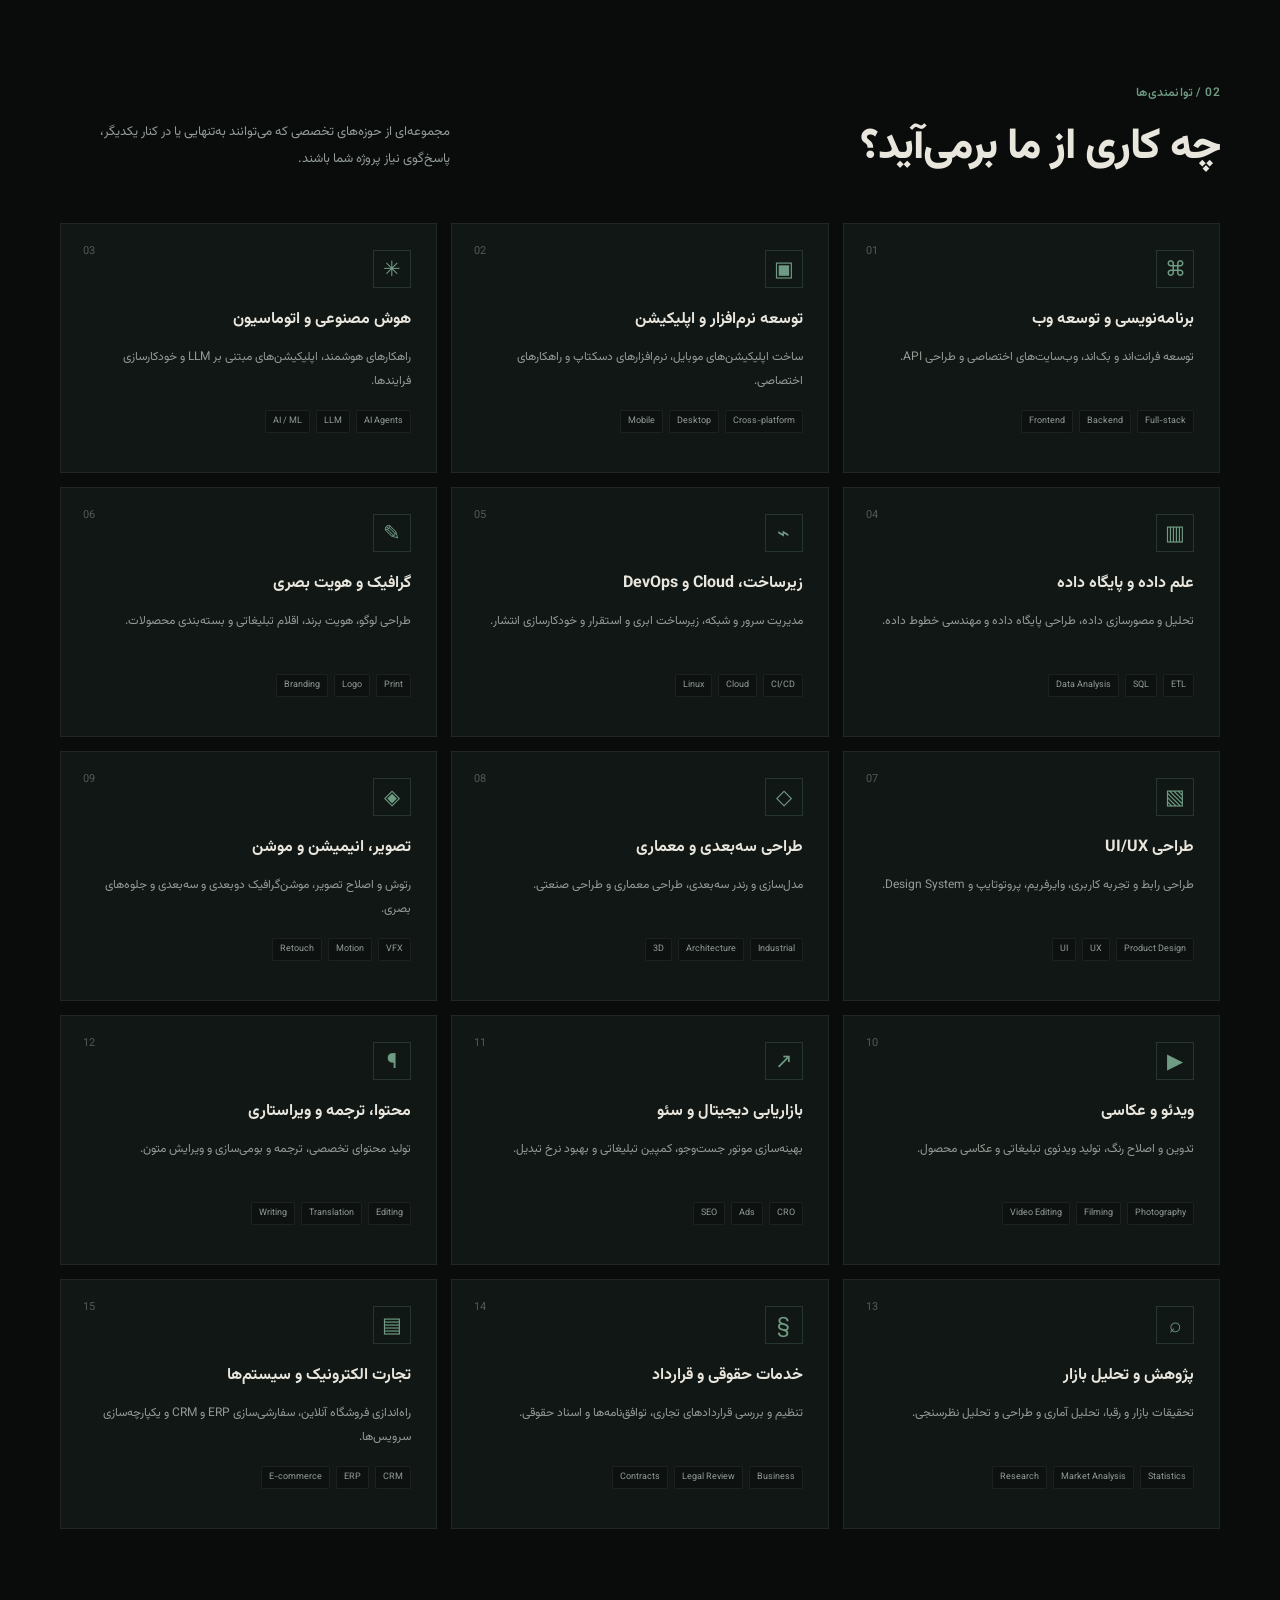
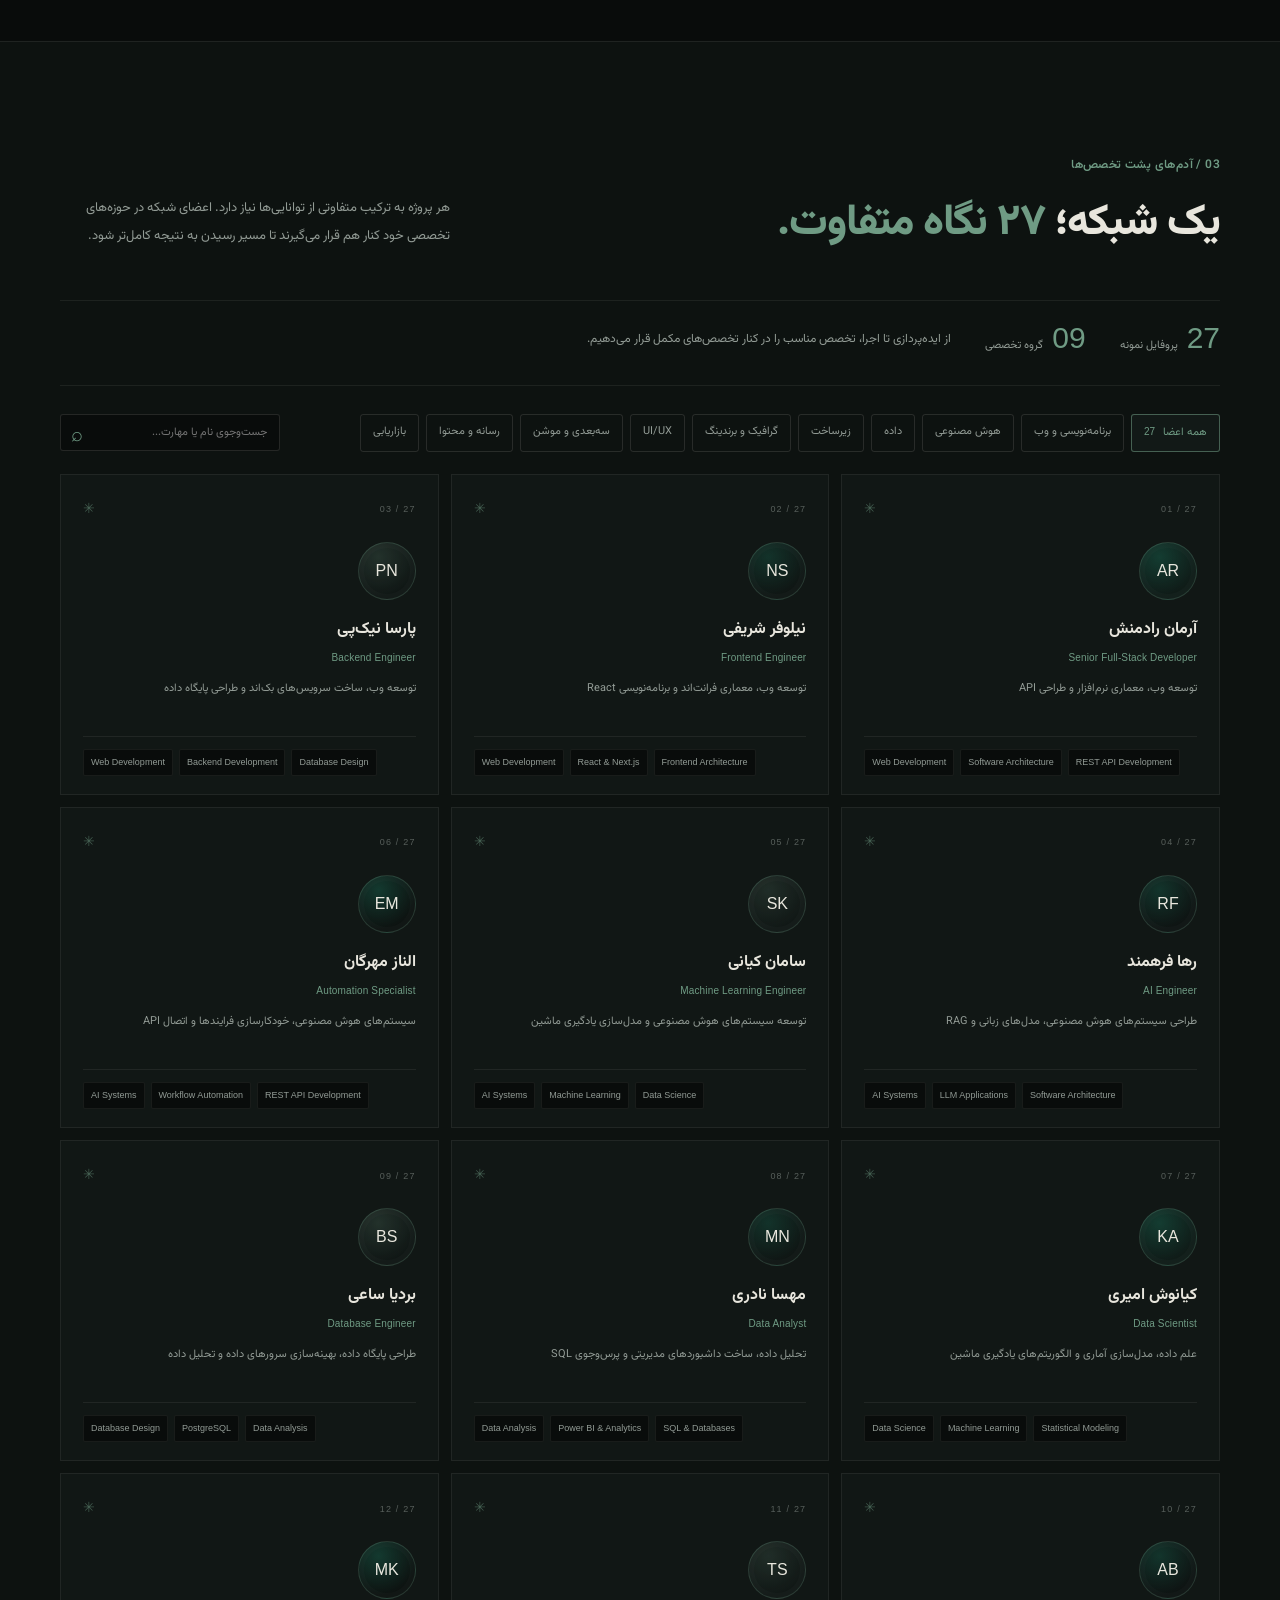
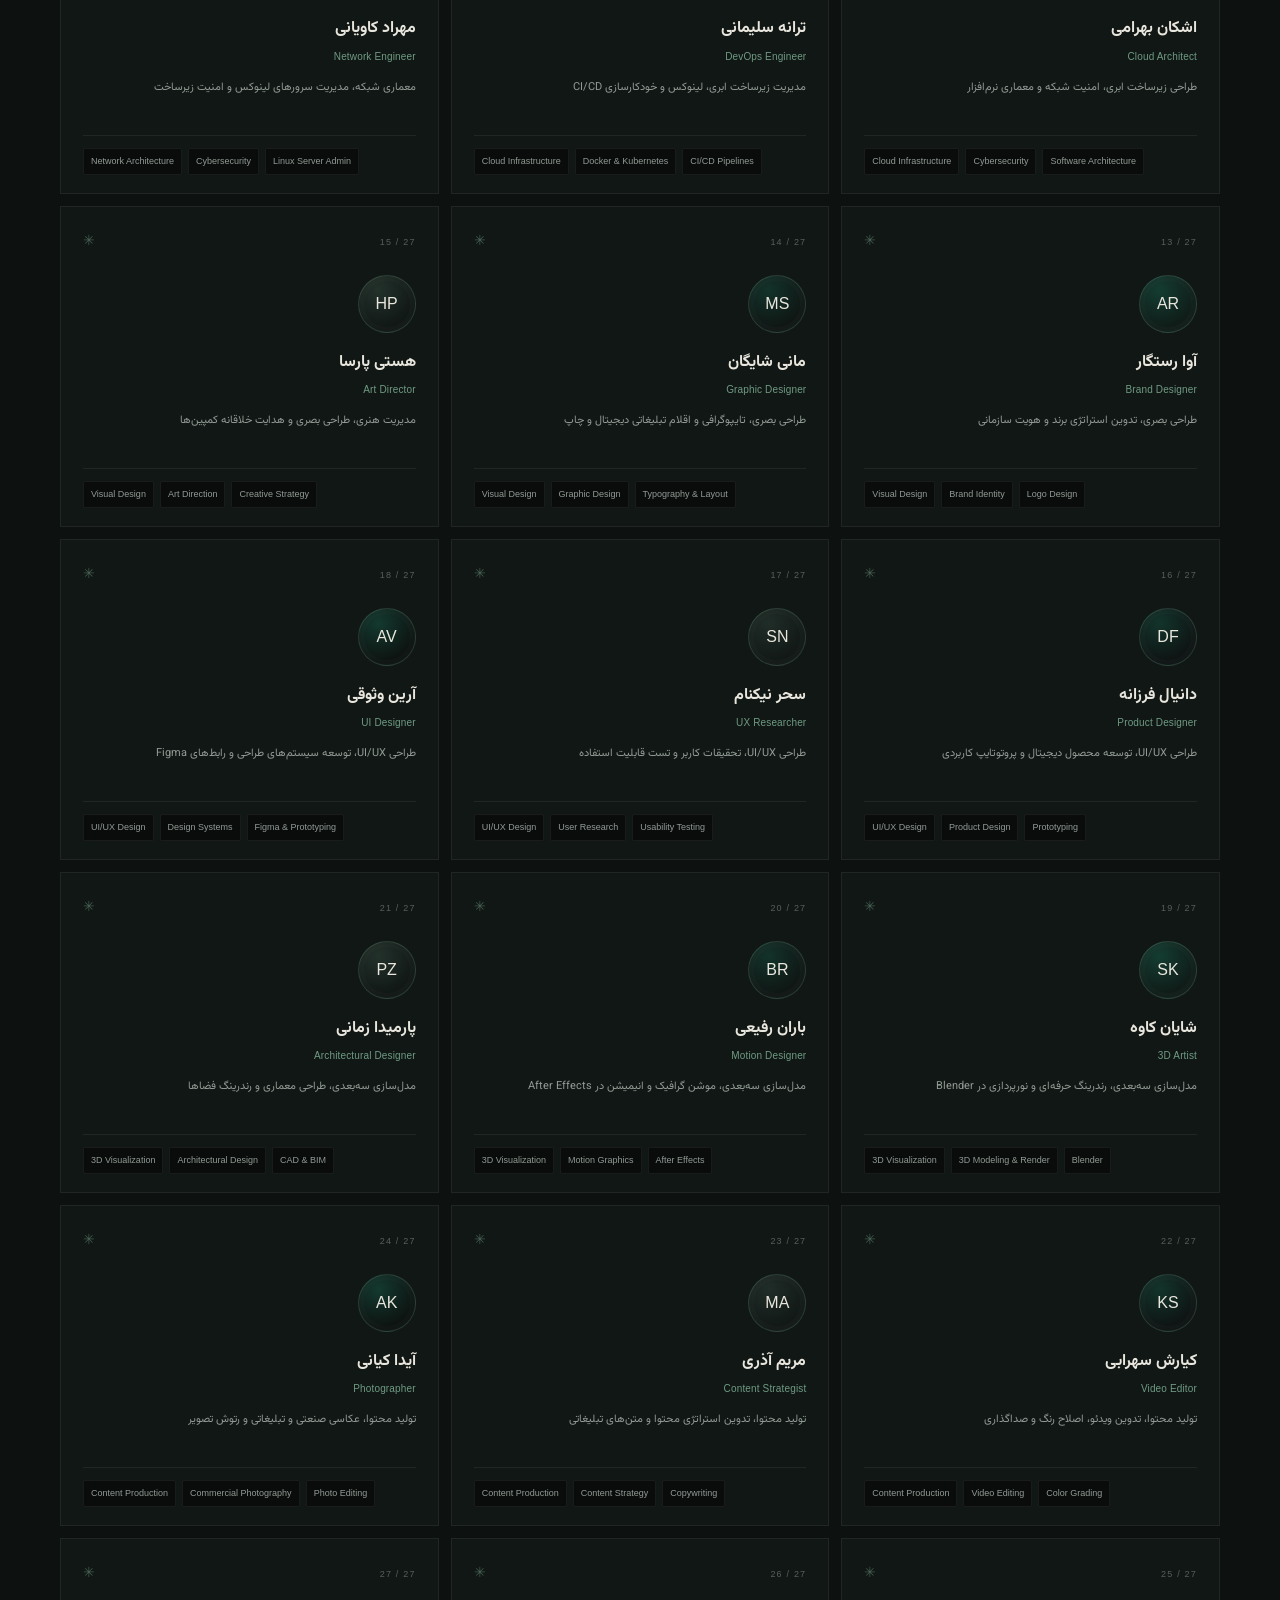
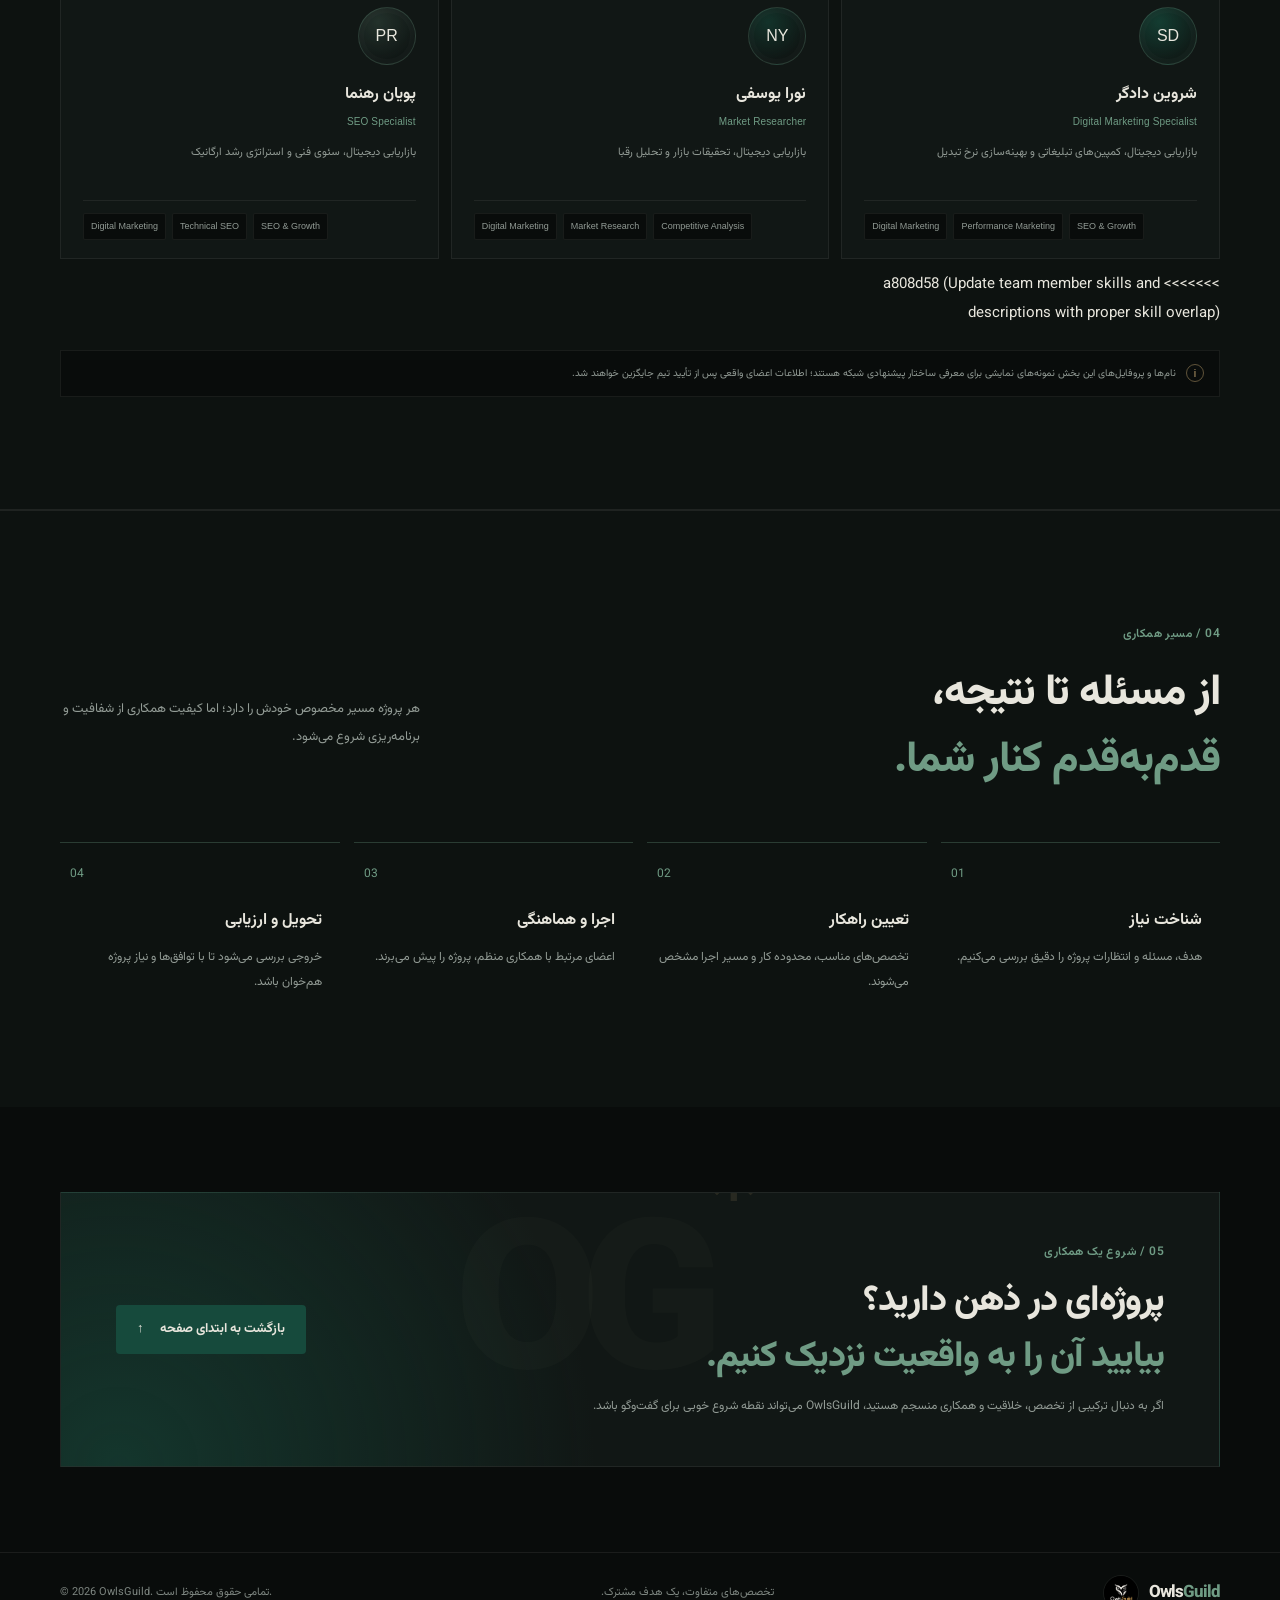
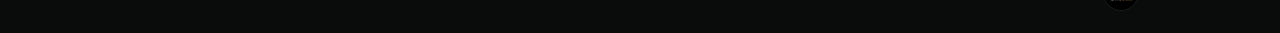
==== commit f966a3f5: "Apply new OwlGuild palette: void, emerald, sage, ivory, bronze (75/15/8/2)" ====
--- a/index.html
+++ b/index.html
@@ -3,7 +3,7 @@
 <head>
   <meta charset="utf-8">
   <meta name="viewport" content="width=device-width, initial-scale=1">
-  <meta name="theme-color" content="#0B1714">
+  <meta name="theme-color" content="#090C0B">
   <meta name="description" content="OwlsGuild؛ شبکه‌ای چندتخصصی از افراد خلاق و متخصص در فناوری، هوش مصنوعی، طراحی، مهندسی و بازاریابی برای تبدیل ایده‌ها به راهکارهای حرفه‌ای.">
   <meta name="keywords" content="OwlsGuild, طراحی وب, برنامه نویسی, هوش مصنوعی, طراحی گرافیک, بازاریابی دیجیتال, فریلنسری">
   <meta property="og:type" content="website">
--- a/assets/css/styles.css
+++ b/assets/css/styles.css
@@ -1,57 +1,62 @@
 @import url('https://fonts.googleapis.com/css2?family=Vazirmatn:wght@300;400;500;600;700;800;900&display=swap');
-/* OwlsGuild Luxury Identity
-   #0B1714  Obsidian Forest  (background)
-   #102F29  Imperial Forest  (surface)
-   #073B35  Deep Teal Green  (surface alt / gradient tail)
-   #B69A68  Brass            (accent)
-   #D5D0C2  Bone             (text)
+/* OwlGuild — Digital Craft · 2026
+   Ratio discipline: ~75% void/charcoal · ~15% ivory/grey · ~8% green · max 2% bronze
+
+   #090C0B  Void         background
+   #0D1210  Section      section background
+   #111715  Surface      cards
+   #164A3C  Emerald      brand green (solid fills only)
+   #6F9B84  Sage         interactive green (links, hover, labels)
+   #E8E6DD  Ivory        primary text
+   #929B95  Grey         secondary text
+   #B69A68  Bronze       special detail (hairlines, micro marks only)
 */
-:root{--bg:#0B1714;--surface:#102F29;--surface-2:#073B35;--text:#D5D0C2;--muted:rgba(213,208,194,.62);--brass:#B69A68;--brass-light:#CBB183;--gold:#B69A68;--gold-light:#CBB183;--line:rgba(213,208,194,.1);--hairline:rgba(182,154,104,.16);--font:'Vazirmatn',Tahoma,Arial,sans-serif;--container:1160px}
-*{box-sizing:border-box}html{scroll-behavior:smooth;scroll-padding-top:90px}body{margin:0;background:var(--bg);color:var(--text);font-family:var(--font);line-height:1.9;font-size:15px}a{color:inherit;text-decoration:none}img{max-width:100%;display:block}button{font:inherit}.container{width:min(var(--container),calc(100% - 48px));margin-inline:auto}.section-pad{padding:112px 0}.gold,.gold-text{color:var(--brass)}.skip-link{position:absolute;top:-60px;right:16px;background:var(--brass);color:#0B1714;padding:8px 14px;z-index:100}.skip-link:focus{top:12px}.site-header{height:82px;position:sticky;top:0;z-index:50;background:rgba(11,23,20,.9);backdrop-filter:blur(18px);border-bottom:1px solid var(--line)}.nav-wrap,.main-nav,.brand{display:flex;align-items:center}.nav-wrap{height:100%;justify-content:space-between}.brand{gap:10px;font-size:21px;font-weight:800;direction:ltr;letter-spacing:-1px}.brand img{width:46px;height:46px;object-fit:cover;border-radius:50%;border:1px solid var(--hairline)}.main-nav{gap:34px;color:rgba(213,208,194,.78);font-size:13px}.main-nav a{transition:color .2s}.main-nav a:hover,.text-link:hover{color:var(--brass-light)}.main-nav .nav-cta{color:var(--brass);border:1px solid rgba(182,154,104,.38);padding:7px 17px;border-radius:4px}.nav-cta span{margin-right:8px}.menu-toggle{display:none;background:none;border:0;padding:8px}.menu-toggle span{display:block;width:24px;height:2px;background:var(--text);margin:5px}.hero{position:relative;overflow:hidden;padding-top:82px;padding-bottom:30px;min-height:650px}.hero-glow{position:absolute;width:680px;height:680px;left:-260px;top:-280px;background:radial-gradient(circle,rgba(7,59,53,.75),transparent 70%);pointer-events:none}.hero-grid{display:grid;grid-template-columns:1.05fr .95fr;align-items:center;gap:60px;position:relative}.eyebrow,.section-kicker{color:var(--brass);font-size:12px;font-weight:600;letter-spacing:.4px}.eyebrow{display:flex;align-items:center;gap:12px}.eyebrow-line{width:34px;height:1px;background:var(--brass);opacity:.65}h1,h2,h3,p{margin-top:0}h1{font-size:clamp(42px,5.2vw,68px);line-height:1.35;letter-spacing:-2px;margin:20px 0 22px;font-weight:800;color:#E4E0D4}.hero-lead{color:rgba(213,208,194,.76);max-width:570px;font-size:16px;line-height:2.2}.hero-actions{display:flex;align-items:center;gap:26px;margin-top:32px}.button{display:inline-flex;align-items:center;justify-content:center;gap:16px;padding:12px 21px;border-radius:4px;font-size:13px;font-weight:700;transition:transform .2s,background .2s}.button:hover{transform:translateY(-3px)}.button-primary{background:var(--brass);color:#0B1714}.button-primary:hover{background:var(--brass-light)}.text-link{font-size:13px;color:rgba(213,208,194,.85)}.hero-note{display:flex;align-items:center;gap:9px;color:rgba(213,208,194,.52);font-size:11px;margin-top:42px}.status-dot{width:7px;height:7px;border-radius:50%;background:var(--brass);box-shadow:0 0 12px rgba(182,154,104,.7)}.hero-art{position:relative;min-height:440px;display:grid;place-items:center}.logo-frame{width:min(420px,100%);position:relative;z-index:2;border-radius:50%;overflow:hidden;mix-blend-mode:screen}.logo-frame img{width:100%;height:auto;filter:contrast(1.04)}.orbit{position:absolute;border:1px solid rgba(182,154,104,.22);border-radius:50%;transform:rotate(-25deg)}.orbit-one{width:430px;height:270px}.orbit-two{width:500px;height:340px;border-color:rgba(213,208,194,.07);transform:rotate(35deg)}.art-caption{position:absolute;bottom:6px;left:50%;transform:translateX(-50%);font-size:9px;letter-spacing:4px;color:rgba(213,208,194,.42);direction:ltr;white-space:nowrap}.hero-bottom{display:flex;align-items:center;gap:17px;color:rgba(213,208,194,.45);font-size:11px;margin-top:48px}.hero-bottom i{width:4px;height:4px;background:var(--brass);border-radius:50%}.intro{background:linear-gradient(180deg,#0E2621,#0B1714);border-top:1px solid var(--line);border-bottom:1px solid var(--line)}.intro-grid{display:grid;grid-template-columns:.65fr 1.35fr;gap:50px}.intro-content h2,.section-heading h2,.closing-copy h2{font-size:clamp(29px,3.5vw,43px);line-height:1.55;margin:0 0 24px;font-weight:800;letter-spacing:-1px;color:#E4E0D4}.muted-heading{color:rgba(213,208,194,.5)}.intro-content p{color:rgba(213,208,194,.74);max-width:760px;line-height:2.25}.intro-content strong{color:var(--brass-light)}.values-row{display:flex;gap:50px;margin-top:40px;padding-top:25px;border-top:1px solid var(--line)}.values-row div{display:flex;flex-direction:column;gap:5px}.values-row b{font-size:22px;color:var(--brass);font-weight:500;direction:ltr}.values-row span{font-size:12px;color:rgba(213,208,194,.68)}.services{background:var(--bg)}.section-heading{display:flex;align-items:end;justify-content:space-between;gap:40px;margin-bottom:42px}.section-heading h2{margin:10px 0 0}.section-heading>p{max-width:390px;color:rgba(213,208,194,.6);font-size:13px;margin:0 0 8px;line-height:2.1}.service-grid{display:grid;grid-template-columns:repeat(3,1fr);gap:14px}.service-card{position:relative;min-height:250px;padding:26px 25px 22px;background:linear-gradient(150deg,#12302A,#0C1D19);border:1px solid rgba(182,154,104,.12);transition:border-color .25s,transform .25s;overflow:hidden}.service-card:hover{border-color:rgba(182,154,104,.45);transform:translateY(-4px)}.service-number{position:absolute;left:22px;top:18px;color:rgba(213,208,194,.3);font-size:11px;direction:ltr}.service-icon{width:38px;height:38px;display:grid;place-items:center;color:var(--brass);border:1px solid rgba(182,154,104,.28);font-size:21px;margin-bottom:17px}.service-card h3{font-size:16px;margin:0 0 9px;font-weight:700;color:#E4E0D4}.service-card p{color:rgba(213,208,194,.62);font-size:12px;line-height:2;margin:0 0 17px;min-height:48px}.tags{display:flex;flex-wrap:wrap;gap:6px;direction:ltr;justify-content:flex-end}.tags span{font-size:9px;color:rgba(213,208,194,.66);background:rgba(7,59,53,.35);border:1px solid rgba(182,154,104,.16);padding:2px 7px;border-radius:2px}.approach{background:linear-gradient(180deg,#0E2621,#0B1714);border-top:1px solid var(--line)}.approach-heading{margin-top:15px;align-items:center}.approach-heading h2{margin:0}.approach-heading>p{max-width:360px}.steps-grid{display:grid;grid-template-columns:repeat(4,1fr);gap:14px;margin-top:48px}.step{border-top:1px solid rgba(182,154,104,.42);padding:20px 18px 0 10px}.step>span{font-size:12px;color:var(--brass);direction:ltr;display:block;margin-bottom:20px}.step h3{font-size:16px;margin:0 0 8px;color:#E4E0D4}.step p{font-size:12px;color:rgba(213,208,194,.6);line-height:2.1;margin:0}.closing{padding-top:85px;padding-bottom:85px}.closing-box{position:relative;overflow:hidden;border:1px solid rgba(182,154,104,.26);background:radial-gradient(circle at 5% 100%,rgba(7,59,53,.85),transparent 42%),#102F29;padding:48px 55px;display:flex;align-items:center;justify-content:space-between;gap:30px}.closing-mark{position:absolute;left:34%;top:-75px;font-size:210px;font-weight:900;color:rgba(213,208,194,.03);direction:ltr;letter-spacing:-20px}.closing-mark span{color:rgba(182,154,104,.12);font-size:70px;vertical-align:top}.closing-copy{position:relative;z-index:1}.closing-copy h2{font-size:clamp(25px,3vw,36px);margin:10px 0}.closing-copy p{max-width:600px;color:rgba(213,208,194,.66);font-size:12px;margin:0}.closing-box>.button{position:relative;z-index:1;white-space:nowrap}.site-footer{border-top:1px solid var(--line);padding:22px 0;background:#0B1714}.footer-wrap{display:flex;align-items:center;justify-content:space-between;gap:20px}.footer-brand{font-size:17px}.footer-brand img{width:36px;height:36px}.footer-wrap p,.copyright{font-size:11px;color:rgba(213,208,194,.45);margin:0}.copyright{direction:ltr}
+:root{--bg:#090C0B;--section:#0D1210;--surface:#111715;--emerald:#164A3C;--sage:#6F9B84;--ivory:#E8E6DD;--grey:#929B95;--bronze:#B69A68;--gold:#6F9B84;--gold-light:#87AD98;--line:rgba(232,230,221,.08);--hairline:rgba(232,230,221,.07);--font:'Vazirmatn',Tahoma,Arial,sans-serif;--container:1160px}
+*{box-sizing:border-box}html{scroll-behavior:smooth;scroll-padding-top:90px}body{margin:0;background:var(--bg);color:var(--ivory);font-family:var(--font);line-height:1.9;font-size:15px}a{color:inherit;text-decoration:none}img{max-width:100%;display:block}button{font:inherit}.container{width:min(var(--container),calc(100% - 48px));margin-inline:auto}.section-pad{padding:112px 0}.gold,.gold-text{color:var(--sage)}.skip-link{position:absolute;top:-60px;right:16px;background:var(--emerald);color:var(--ivory);padding:8px 14px;z-index:100}.skip-link:focus{top:12px}.site-header{height:82px;position:sticky;top:0;z-index:50;background:rgba(9,12,11,.9);backdrop-filter:blur(18px);border-bottom:1px solid var(--line)}.nav-wrap,.main-nav,.brand{display:flex;align-items:center}.nav-wrap{height:100%;justify-content:space-between}.brand{gap:10px;font-size:21px;font-weight:800;direction:ltr;letter-spacing:-1px}.brand img{width:46px;height:46px;object-fit:cover;border-radius:50%;border:1px solid var(--hairline)}.main-nav{gap:34px;color:var(--grey);font-size:13px}.main-nav a{transition:color .2s}.main-nav a:hover,.text-link:hover{color:var(--sage)}.main-nav .nav-cta{color:var(--sage);border:1px solid rgba(111,155,132,.38);padding:7px 17px;border-radius:4px}.nav-cta span{margin-right:8px}.menu-toggle{display:none;background:none;border:0;padding:8px}.menu-toggle span{display:block;width:24px;height:2px;background:var(--ivory);margin:5px}.hero{position:relative;overflow:hidden;padding-top:82px;padding-bottom:30px;min-height:650px}.hero-glow{position:absolute;width:680px;height:680px;left:-260px;top:-280px;background:radial-gradient(circle,rgba(22,74,60,.55),transparent 70%);pointer-events:none}.hero-grid{display:grid;grid-template-columns:1.05fr .95fr;align-items:center;gap:60px;position:relative}.eyebrow,.section-kicker{color:var(--sage);font-size:12px;font-weight:600;letter-spacing:.4px}.eyebrow{display:flex;align-items:center;gap:12px}.eyebrow-line{width:34px;height:1px;background:var(--bronze);opacity:.75}h1,h2,h3,p{margin-top:0}h1{font-size:clamp(42px,5.2vw,68px);line-height:1.35;letter-spacing:-2px;margin:20px 0 22px;font-weight:800;color:var(--ivory)}.hero-lead{color:var(--grey);max-width:570px;font-size:16px;line-height:2.2}.hero-actions{display:flex;align-items:center;gap:26px;margin-top:32px}.button{display:inline-flex;align-items:center;justify-content:center;gap:16px;padding:12px 21px;border-radius:4px;font-size:13px;font-weight:700;transition:transform .2s,background .2s}.button:hover{transform:translateY(-3px)}.button-primary{background:var(--emerald);color:var(--ivory)}.button-primary:hover{background:#1C5A4A}.text-link{font-size:13px;color:var(--ivory);opacity:.82}.hero-note{display:flex;align-items:center;gap:9px;color:var(--grey);font-size:11px;margin-top:42px}.status-dot{width:7px;height:7px;border-radius:50%;background:var(--sage);box-shadow:0 0 12px rgba(111,155,132,.6)}.hero-art{position:relative;min-height:440px;display:grid;place-items:center}.logo-frame{width:min(420px,100%);position:relative;z-index:2;border-radius:50%;overflow:hidden;mix-blend-mode:screen}.logo-frame img{width:100%;height:auto;filter:contrast(1.04)}.orbit{position:absolute;border:1px solid rgba(111,155,132,.14);border-radius:50%;transform:rotate(-25deg)}.orbit-one{width:430px;height:270px}.orbit-two{width:500px;height:340px;border-color:rgba(232,230,221,.05);transform:rotate(35deg)}.art-caption{position:absolute;bottom:6px;left:50%;transform:translateX(-50%);font-size:9px;letter-spacing:4px;color:rgba(146,155,149,.7);direction:ltr;white-space:nowrap}.hero-bottom{display:flex;align-items:center;gap:17px;color:var(--grey);font-size:11px;margin-top:48px}.hero-bottom i{width:4px;height:4px;background:var(--bronze);opacity:.8;border-radius:50%}.intro{background:var(--section);border-top:1px solid var(--line);border-bottom:1px solid var(--line)}.intro-grid{display:grid;grid-template-columns:.65fr 1.35fr;gap:50px}.intro-content h2,.section-heading h2,.closing-copy h2{font-size:clamp(29px,3.5vw,43px);line-height:1.55;margin:0 0 24px;font-weight:800;letter-spacing:-1px;color:var(--ivory)}.muted-heading{color:rgba(232,230,221,.42)}.intro-content p{color:var(--grey);max-width:760px;line-height:2.25}.intro-content strong{color:var(--ivory)}.values-row{display:flex;gap:50px;margin-top:40px;padding-top:25px;border-top:1px solid var(--line)}.values-row div{display:flex;flex-direction:column;gap:5px}.values-row b{font-size:22px;color:var(--sage);font-weight:500;direction:ltr}.values-row span{font-size:12px;color:var(--grey)}.services{background:var(--bg)}.section-heading{display:flex;align-items:end;justify-content:space-between;gap:40px;margin-bottom:42px}.section-heading h2{margin:10px 0 0}.section-heading>p{max-width:390px;color:var(--grey);font-size:13px;margin:0 0 8px;line-height:2.1}.service-grid{display:grid;grid-template-columns:repeat(3,1fr);gap:14px}.service-card{position:relative;min-height:250px;padding:26px 25px 22px;background:var(--surface);border:1px solid var(--hairline);transition:border-color .25s,transform .25s;overflow:hidden}.service-card:hover{border-color:rgba(111,155,132,.34);transform:translateY(-4px)}.service-number{position:absolute;left:22px;top:18px;color:rgba(146,155,149,.5);font-size:11px;direction:ltr}.service-icon{width:38px;height:38px;display:grid;place-items:center;color:var(--sage);border:1px solid rgba(111,155,132,.24);font-size:21px;margin-bottom:17px}.service-card h3{font-size:16px;margin:0 0 9px;font-weight:700;color:var(--ivory)}.service-card p{color:var(--grey);font-size:12px;line-height:2;margin:0 0 17px;min-height:48px}.tags{display:flex;flex-wrap:wrap;gap:6px;direction:ltr;justify-content:flex-end}.tags span{font-size:9px;color:var(--grey);background:var(--section);border:1px solid var(--hairline);padding:2px 7px;border-radius:2px}.approach{background:var(--section);border-top:1px solid var(--line)}.approach-heading{margin-top:15px;align-items:center}.approach-heading h2{margin:0}.approach-heading>p{max-width:360px}.steps-grid{display:grid;grid-template-columns:repeat(4,1fr);gap:14px;margin-top:48px}.step{border-top:1px solid rgba(111,155,132,.3);padding:20px 18px 0 10px}.step>span{font-size:12px;color:var(--sage);direction:ltr;display:block;margin-bottom:20px}.step h3{font-size:16px;margin:0 0 8px;color:var(--ivory)}.step p{font-size:12px;color:var(--grey);line-height:2.1;margin:0}.closing{padding-top:85px;padding-bottom:85px}.closing-box{position:relative;overflow:hidden;border:1px solid var(--hairline);background:radial-gradient(circle at 5% 100%,rgba(22,74,60,.6),transparent 42%),var(--surface);padding:48px 55px;display:flex;align-items:center;justify-content:space-between;gap:30px}.closing-mark{position:absolute;left:34%;top:-75px;font-size:210px;font-weight:900;color:rgba(232,230,221,.02);direction:ltr;letter-spacing:-20px}.closing-mark span{color:rgba(182,154,104,.14);font-size:70px;vertical-align:top}.closing-copy{position:relative;z-index:1}.closing-copy h2{font-size:clamp(25px,3vw,36px);margin:10px 0}.closing-copy p{max-width:600px;color:var(--grey);font-size:12px;margin:0}.closing-box>.button{position:relative;z-index:1;white-space:nowrap}.site-footer{border-top:1px solid var(--line);padding:22px 0;background:var(--bg)}.footer-wrap{display:flex;align-items:center;justify-content:space-between;gap:20px}.footer-brand{font-size:17px}.footer-brand img{width:36px;height:36px}.footer-wrap p,.copyright{font-size:11px;color:rgba(146,155,149,.85);margin:0}.copyright{direction:ltr}
 @media(max-width:900px){.hero-grid{gap:20px}.hero-art{min-height:350px}.logo-frame{width:340px}.orbit-one{width:350px;height:230px}.orbit-two{width:400px;height:280px}.service-grid{grid-template-columns:repeat(2,1fr)}.intro-grid{gap:25px}.closing-box{padding:38px;align-items:flex-start;flex-direction:column}.closing-box>.button{margin-top:8px}}
-@media(max-width:640px){.container{width:min(100% - 32px,var(--container))}.section-pad{padding:76px 0}.site-header{height:70px}.brand{font-size:19px}.brand img{width:40px;height:40px}.menu-toggle{display:block}.main-nav{display:none;position:absolute;top:69px;right:0;left:0;padding:18px 22px 24px;background:#0E2621;border-bottom:1px solid var(--line);flex-direction:column;align-items:stretch;gap:15px}.main-nav.open{display:flex}.main-nav .nav-cta{text-align:center}.hero{padding-top:55px;min-height:0}.hero-grid{grid-template-columns:1fr;gap:20px}.hero-copy{order:1}.hero-art{order:0;min-height:260px}.logo-frame{width:260px}.orbit-one{width:280px;height:180px}.orbit-two{width:320px;height:220px}.art-caption{bottom:-2px;font-size:8px}.hero h1{font-size:42px;letter-spacing:-1.5px}.hero-lead{font-size:14px}.hero-actions{gap:17px;flex-wrap:wrap}.hero-note{margin-top:28px}.hero-bottom{margin-top:36px;gap:10px;flex-wrap:wrap}.intro-grid{grid-template-columns:1fr;gap:22px}.intro-content h2,.section-heading h2{font-size:30px}.values-row{gap:22px;justify-content:space-between}.values-row span{font-size:10px}.section-heading{display:block}.section-heading>p{margin-top:17px}.service-grid{grid-template-columns:1fr;gap:10px}.service-card{min-height:0;padding:23px}.service-card p{min-height:0}.steps-grid{grid-template-columns:1fr 1fr;gap:25px 14px;margin-top:35px}.step{padding-right:12px}.approach-heading{display:block}.approach-heading>p{margin-top:18px}.closing{padding:65px 0}.closing-box{padding:30px 24px}.closing-copy h2{font-size:27px}.footer-wrap{flex-wrap:wrap}.footer-wrap p{order:3;width:100%}.copyright{font-size:9px}}
+@media(max-width:640px){.container{width:min(100% - 32px,var(--container))}.section-pad{padding:76px 0}.site-header{height:70px}.brand{font-size:19px}.brand img{width:40px;height:40px}.menu-toggle{display:block}.main-nav{display:none;position:absolute;top:69px;right:0;left:0;padding:18px 22px 24px;background:var(--section);border-bottom:1px solid var(--line);flex-direction:column;align-items:stretch;gap:15px}.main-nav.open{display:flex}.main-nav .nav-cta{text-align:center}.hero{padding-top:55px;min-height:0}.hero-grid{grid-template-columns:1fr;gap:20px}.hero-copy{order:1}.hero-art{order:0;min-height:260px}.logo-frame{width:260px}.orbit-one{width:280px;height:180px}.orbit-two{width:320px;height:220px}.art-caption{bottom:-2px;font-size:8px}.hero h1{font-size:42px;letter-spacing:-1.5px}.hero-lead{font-size:14px}.hero-actions{gap:17px;flex-wrap:wrap}.hero-note{margin-top:28px}.hero-bottom{margin-top:36px;gap:10px;flex-wrap:wrap}.intro-grid{grid-template-columns:1fr;gap:22px}.intro-content h2,.section-heading h2{font-size:30px}.values-row{gap:22px;justify-content:space-between}.values-row span{font-size:10px}.section-heading{display:block}.section-heading>p{margin-top:17px}.service-grid{grid-template-columns:1fr;gap:10px}.service-card{min-height:0;padding:23px}.service-card p{min-height:0}.steps-grid{grid-template-columns:1fr 1fr;gap:25px 14px;margin-top:35px}.step{padding-right:12px}.approach-heading{display:block}.approach-heading>p{margin-top:18px}.closing{padding:65px 0}.closing-box{padding:30px 24px}.closing-copy h2{font-size:27px}.footer-wrap{flex-wrap:wrap}.footer-wrap p{order:3;width:100%}.copyright{font-size:9px}}
 @media(prefers-reduced-motion:reduce){html{scroll-behavior:auto}*,*::before,*::after{transition:none!important}}
 
 /* Team directory */
-.team{background:linear-gradient(180deg,#102F29,#0C1D19);border-top:1px solid var(--line);border-bottom:1px solid var(--line)}
+.team{background:var(--section);border-top:1px solid var(--line);border-bottom:1px solid var(--line)}
 .team-heading{margin-top:14px}
 .team-heading h2{margin:0}
 .team-intro-row{display:flex;align-items:center;gap:34px;padding:22px 0 28px;border-top:1px solid var(--hairline);border-bottom:1px solid var(--hairline);margin-bottom:28px}
 .team-stat{display:flex;align-items:baseline;gap:9px;white-space:nowrap}
-.team-stat strong{font-family:Arial,sans-serif;font-size:30px;line-height:1;color:var(--brass);font-weight:500;direction:ltr}
-.team-stat span{font-size:11px;color:rgba(213,208,194,.64)}
-.team-intro-row>p{margin:0 0 0 auto;color:rgba(213,208,194,.52);font-size:12px}
+.team-stat strong{font-family:Arial,sans-serif;font-size:30px;line-height:1;color:var(--sage);font-weight:500;direction:ltr}
+.team-stat span{font-size:11px;color:var(--grey)}
+.team-intro-row>p{margin:0 0 0 auto;color:var(--grey);font-size:12px}
 .team-controls{display:flex;justify-content:space-between;align-items:flex-start;gap:18px;margin-bottom:22px}
 .team-filters{display:flex;flex-wrap:wrap;gap:7px}
-.team-filter{border:1px solid rgba(213,208,194,.14);background:transparent;color:rgba(213,208,194,.64);padding:7px 12px;border-radius:3px;font-size:11px;cursor:pointer;transition:.2s}
-.team-filter:hover,.team-filter.is-active{border-color:rgba(182,154,104,.6);color:var(--brass-light);background:rgba(182,154,104,.08)}
-.team-filter span{font-family:Arial,sans-serif;font-size:10px;margin-right:5px;color:var(--brass)}
+.team-filter{border:1px solid rgba(232,230,221,.12);background:transparent;color:var(--grey);padding:7px 12px;border-radius:3px;font-size:11px;cursor:pointer;transition:.2s}
+.team-filter:hover,.team-filter.is-active{border-color:rgba(111,155,132,.55);color:var(--sage);background:rgba(111,155,132,.06)}
+.team-filter span{font-family:Arial,sans-serif;font-size:10px;margin-right:5px;color:var(--sage)}
 .team-search{position:relative;flex:0 0 220px}
-.team-search input{width:100%;height:37px;border:1px solid rgba(213,208,194,.16);background:rgba(11,23,20,.6);color:var(--text);border-radius:3px;padding:0 12px 0 34px;font:inherit;font-size:11px;outline:none}
-.team-search input:focus{border-color:rgba(182,154,104,.7)}
-.team-search>span:last-child{position:absolute;left:11px;top:3px;font-size:20px;color:var(--brass)}
+.team-search input{width:100%;height:37px;border:1px solid rgba(232,230,221,.12);background:var(--bg);color:var(--ivory);border-radius:3px;padding:0 12px 0 34px;font:inherit;font-size:11px;outline:none}
+.team-search input:focus{border-color:rgba(111,155,132,.55)}
+.team-search>span:last-child{position:absolute;left:11px;top:3px;font-size:20px;color:var(--sage)}
 .member-grid{display:grid;grid-template-columns:repeat(3,minmax(0,1fr));gap:12px}
-.member-card{position:relative;min-width:0;padding:22px 22px 18px;background:linear-gradient(150deg,#12302A,#0B1A17);border:1px solid rgba(182,154,104,.12);transition:border-color .22s,transform .22s;overflow:hidden}
-.member-card:hover{border-color:rgba(182,154,104,.45);transform:translateY(-3px)}
+.member-card{position:relative;min-width:0;padding:22px 22px 18px;background:var(--surface);border:1px solid var(--hairline);transition:border-color .22s,transform .22s;overflow:hidden}
+.member-card:hover{border-color:rgba(111,155,132,.34);transform:translateY(-3px)}
 .member-card[hidden]{display:none}
 .member-card-top{display:flex;justify-content:space-between;align-items:center;margin-bottom:19px}
-.member-index{font-family:Arial,sans-serif;font-size:9px;letter-spacing:1.2px;color:rgba(213,208,194,.34);direction:ltr}
-.member-mark{font-size:14px;color:rgba(182,154,104,.7)}
-.member-avatar{width:58px;height:58px;border-radius:50%;display:grid;place-items:center;margin-bottom:15px;border:1px solid rgba(182,154,104,.32);background:radial-gradient(circle at 35% 25%,rgba(182,154,104,.22),rgba(7,59,53,.3) 65%),#0F2925;color:var(--brass-light);font:500 16px Arial,sans-serif;direction:ltr;box-shadow:inset 0 0 0 5px rgba(213,208,194,.02)}
-.avatar-2{background:radial-gradient(circle at 35% 25%,rgba(182,154,104,.16),transparent 70%),#102A26}
-.avatar-3{background:radial-gradient(circle at 35% 25%,rgba(182,154,104,.24),transparent 70%),#0E2723}
-.avatar-4{background:radial-gradient(circle at 35% 25%,rgba(7,59,53,.7),transparent 70%),#112B26}
-.avatar-5{background:radial-gradient(circle at 35% 25%,rgba(182,154,104,.18),transparent 70%),#0F2823}
-.avatar-6{background:radial-gradient(circle at 35% 25%,rgba(7,59,53,.75),transparent 70%),#0D2521}
-.member-info h3{font-size:16px;font-weight:700;margin:0 0 2px;color:#E4E0D4}
-.member-role{font-family:Arial,sans-serif;font-size:10px;letter-spacing:.15px;color:var(--brass);text-align:right;margin-bottom:11px}
-.member-info p{font-size:11px;color:rgba(213,208,194,.6);line-height:2;margin:0;min-height:44px}
-.member-tags{display:flex;flex-wrap:wrap;gap:6px;margin-top:14px;padding-top:12px;border-top:1px solid rgba(182,154,104,.14);direction:ltr;justify-content:flex-start}
-.member-tags span{font-family:Arial,sans-serif;font-size:9px;color:rgba(213,208,194,.72);background:rgba(7,59,53,.35);border:1px solid rgba(182,154,104,.16);padding:4px 7px;border-radius:2px}
-.team-empty{text-align:center;color:rgba(213,208,194,.6);padding:30px}
-.team-footnote{display:flex;align-items:flex-start;gap:10px;margin-top:22px;padding:13px 15px;border:1px solid rgba(182,154,104,.18);background:rgba(7,59,53,.28)}
-.footnote-mark{flex:0 0 18px;width:18px;height:18px;border:1px solid rgba(182,154,104,.55);border-radius:50%;display:grid;place-items:center;color:var(--brass);font:11px Arial,sans-serif}
-.team-footnote p{font-size:10px;line-height:1.9;color:rgba(213,208,194,.55);margin:0}
+.member-index{font-family:Arial,sans-serif;font-size:9px;letter-spacing:1.2px;color:rgba(146,155,149,.55);direction:ltr}
+.member-mark{font-size:14px;color:rgba(111,155,132,.55)}
+.member-avatar{width:58px;height:58px;border-radius:50%;display:grid;place-items:center;margin-bottom:15px;border:1px solid rgba(111,155,132,.28);background:radial-gradient(circle at 35% 25%,rgba(22,74,60,.75),rgba(22,74,60,.15) 68%),#0E1412;color:var(--ivory);font:500 16px Arial,sans-serif;direction:ltr;box-shadow:inset 0 0 0 5px rgba(232,230,221,.015)}
+.avatar-2{background:radial-gradient(circle at 35% 25%,rgba(22,74,60,.55),transparent 70%),#0F1614}
+.avatar-3{background:radial-gradient(circle at 35% 25%,rgba(111,155,132,.2),transparent 70%),#101715}
+.avatar-4{background:radial-gradient(circle at 35% 25%,rgba(22,74,60,.6),transparent 70%),#0E1413}
+.avatar-5{background:radial-gradient(circle at 35% 25%,rgba(111,155,132,.16),transparent 70%),#111816}
+.avatar-6{background:radial-gradient(circle at 35% 25%,rgba(22,74,60,.7),transparent 70%),#0D1311}
+.member-info h3{font-size:16px;font-weight:700;margin:0 0 2px;color:var(--ivory)}
+.member-role{font-family:Arial,sans-serif;font-size:10px;letter-spacing:.15px;color:var(--sage);text-align:right;margin-bottom:11px}
+.member-info p{font-size:11px;color:var(--grey);line-height:2;margin:0;min-height:44px}
+.member-tags{display:flex;flex-wrap:wrap;gap:6px;margin-top:14px;padding-top:12px;border-top:1px solid var(--hairline);direction:ltr;justify-content:flex-start}
+.member-tags span{font-family:Arial,sans-serif;font-size:9px;color:var(--grey);background:var(--bg);border:1px solid var(--hairline);padding:4px 7px;border-radius:2px}
+.team-empty{text-align:center;color:var(--grey);padding:30px}
+.team-footnote{display:flex;align-items:flex-start;gap:10px;margin-top:22px;padding:13px 15px;border:1px solid var(--hairline);background:var(--bg)}
+.footnote-mark{flex:0 0 18px;width:18px;height:18px;border:1px solid rgba(182,154,104,.5);border-radius:50%;display:grid;place-items:center;color:var(--bronze);font:11px Arial,sans-serif}
+.team-footnote p{font-size:10px;line-height:1.9;color:var(--grey);margin:0}
 .sr-only{position:absolute;width:1px;height:1px;padding:0;margin:-1px;overflow:hidden;clip:rect(0,0,0,0);white-space:nowrap;border:0}
 @media(max-width:900px){.team-controls{display:block}.team-search{display:block;max-width:320px;margin-top:14px}.member-grid{grid-template-columns:repeat(2,minmax(0,1fr))}}
 @media(max-width:640px){.team-intro-row{gap:16px;flex-wrap:wrap}.team-intro-row>p{width:100%;margin-top:4px}.team-stat strong{font-size:26px}.team-filters{flex-wrap:nowrap;overflow-x:auto;padding-bottom:8px;scrollbar-width:thin}.team-filter{white-space:nowrap}.team-search{max-width:none}.member-grid{grid-template-columns:1fr}.member-card{padding:20px}.member-info p{min-height:0}}
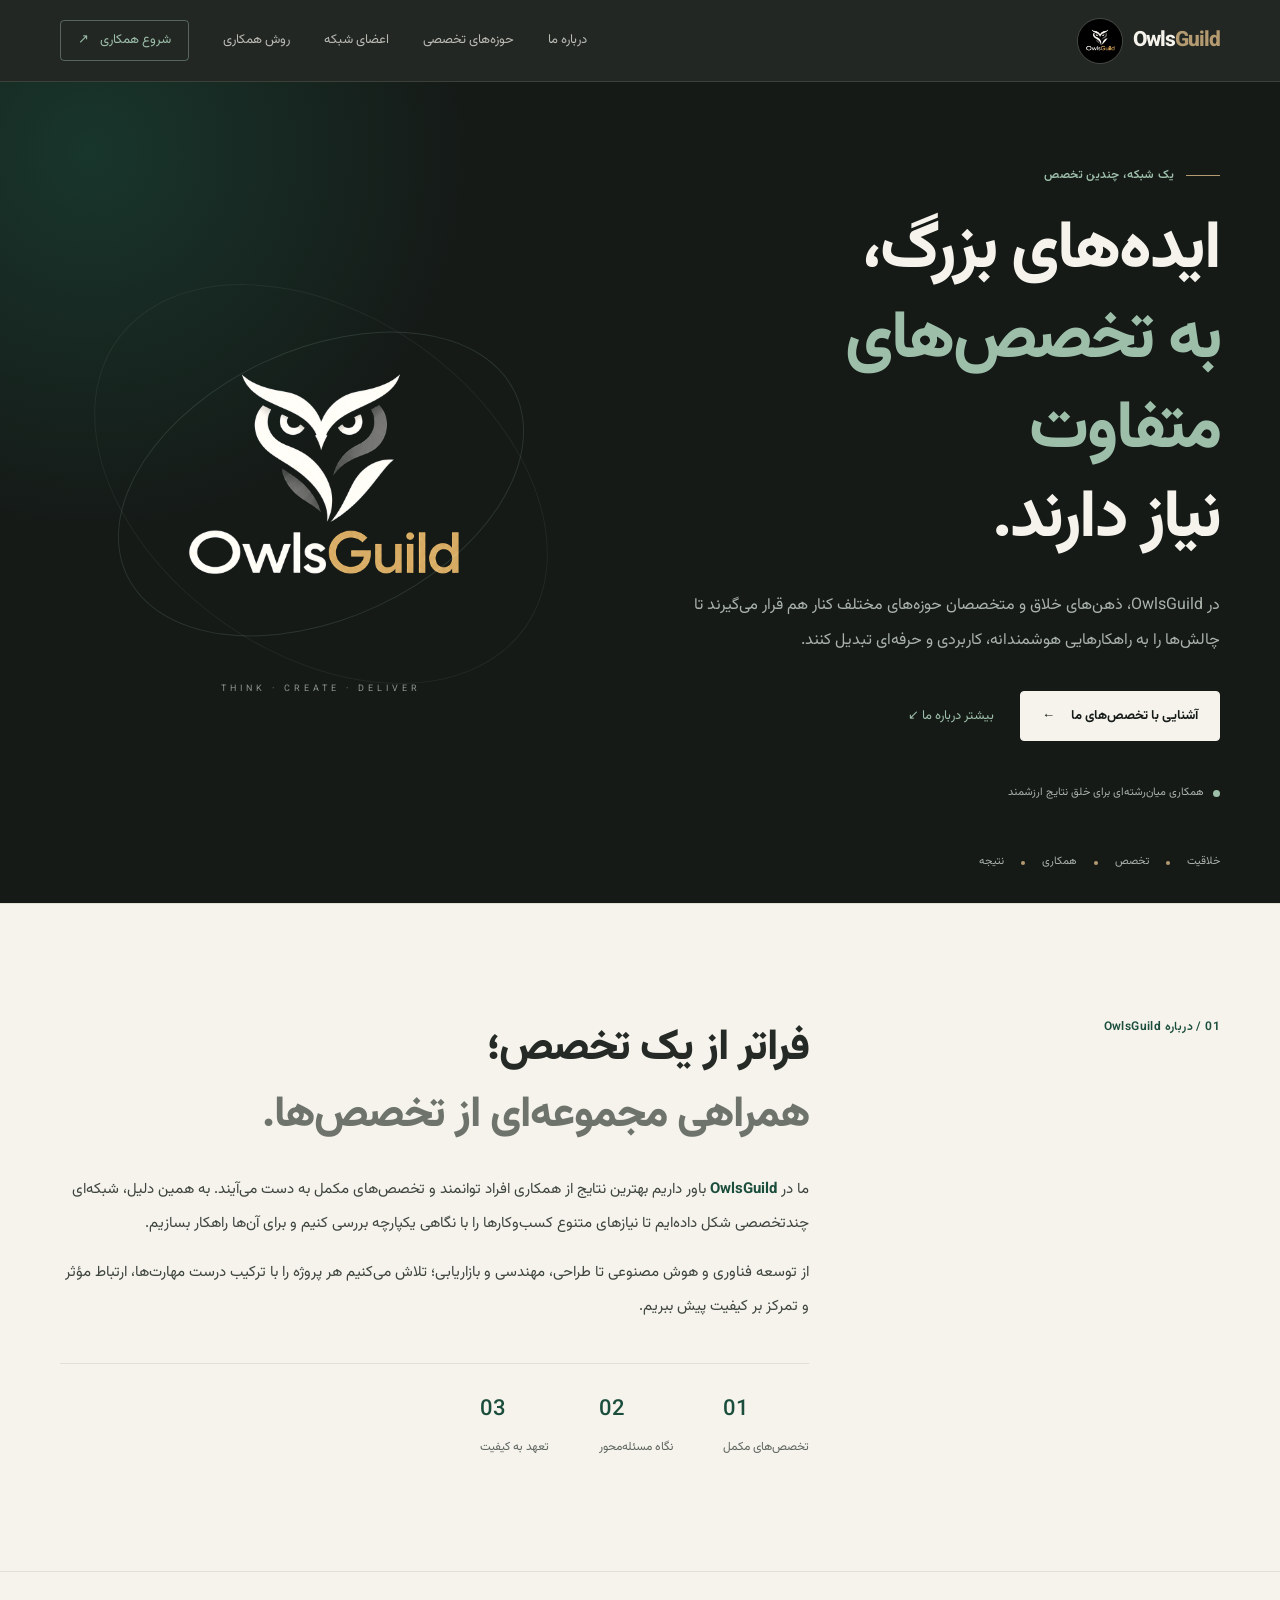
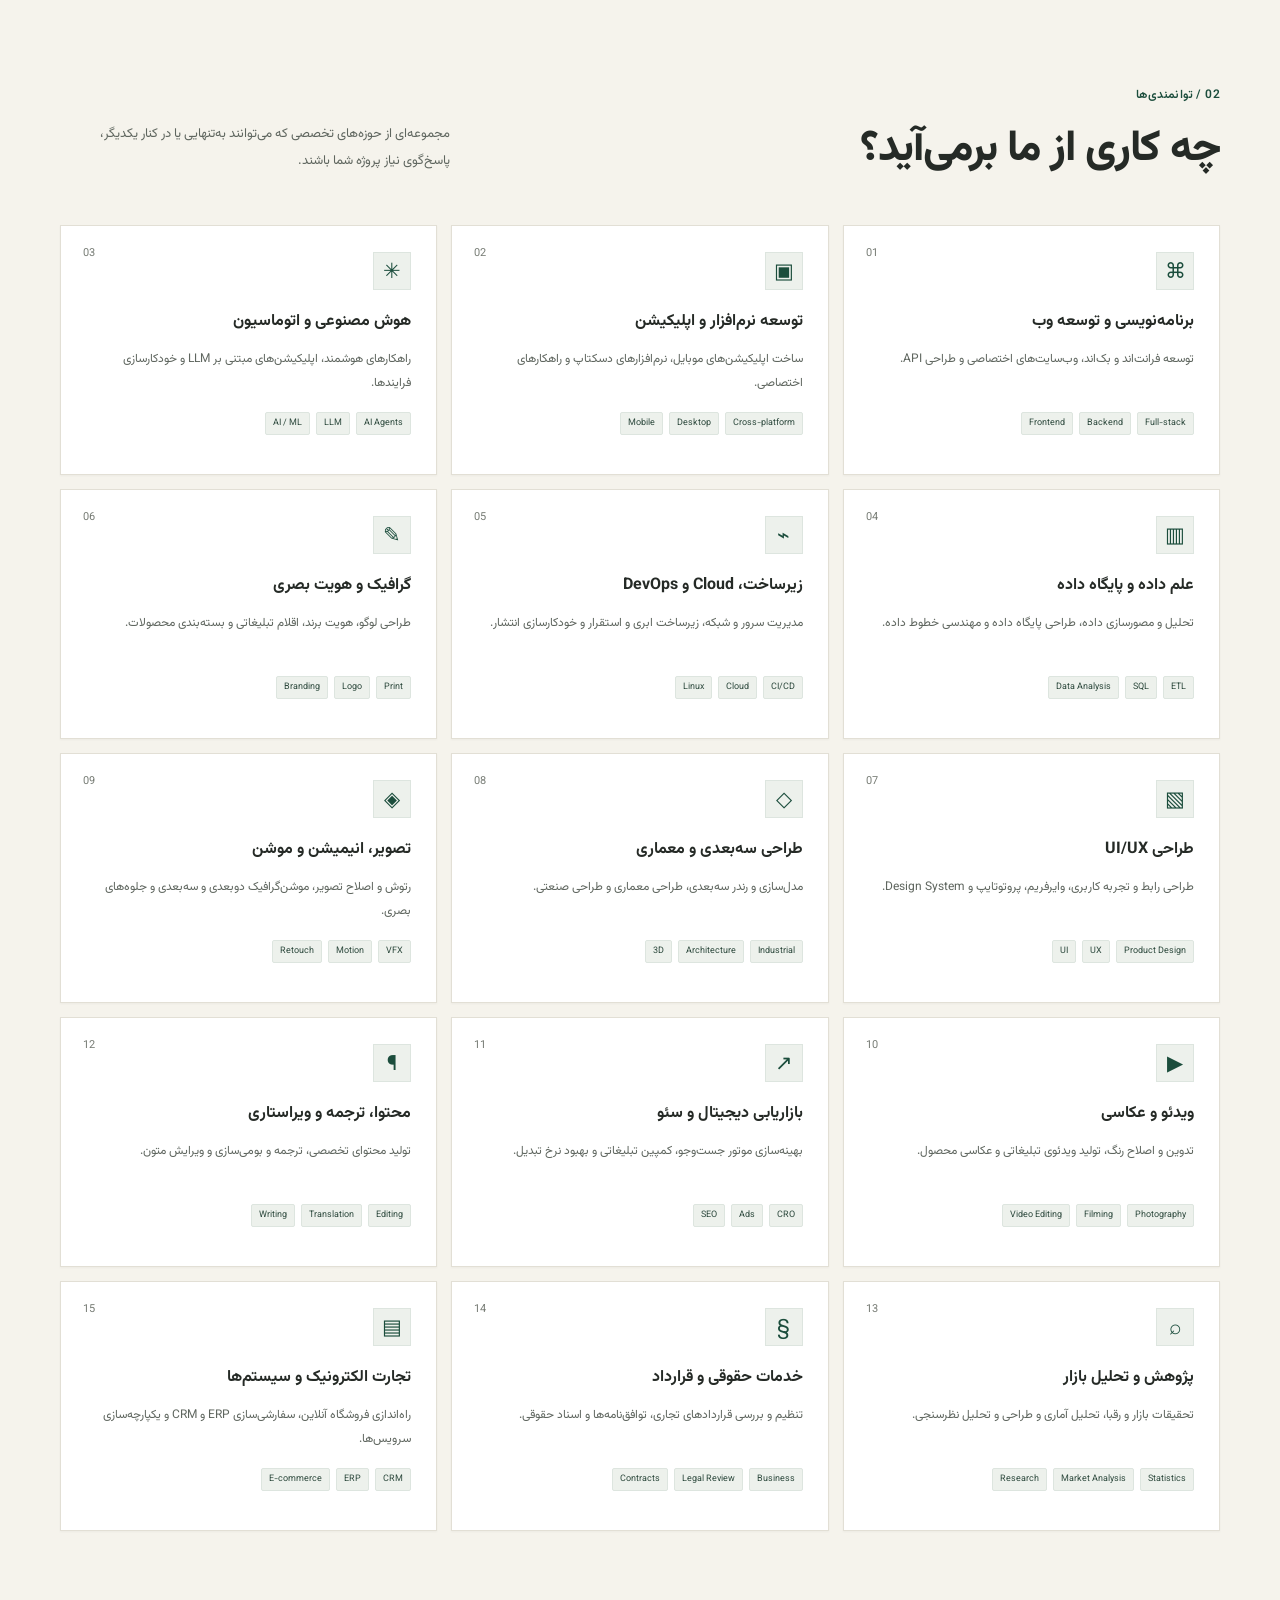
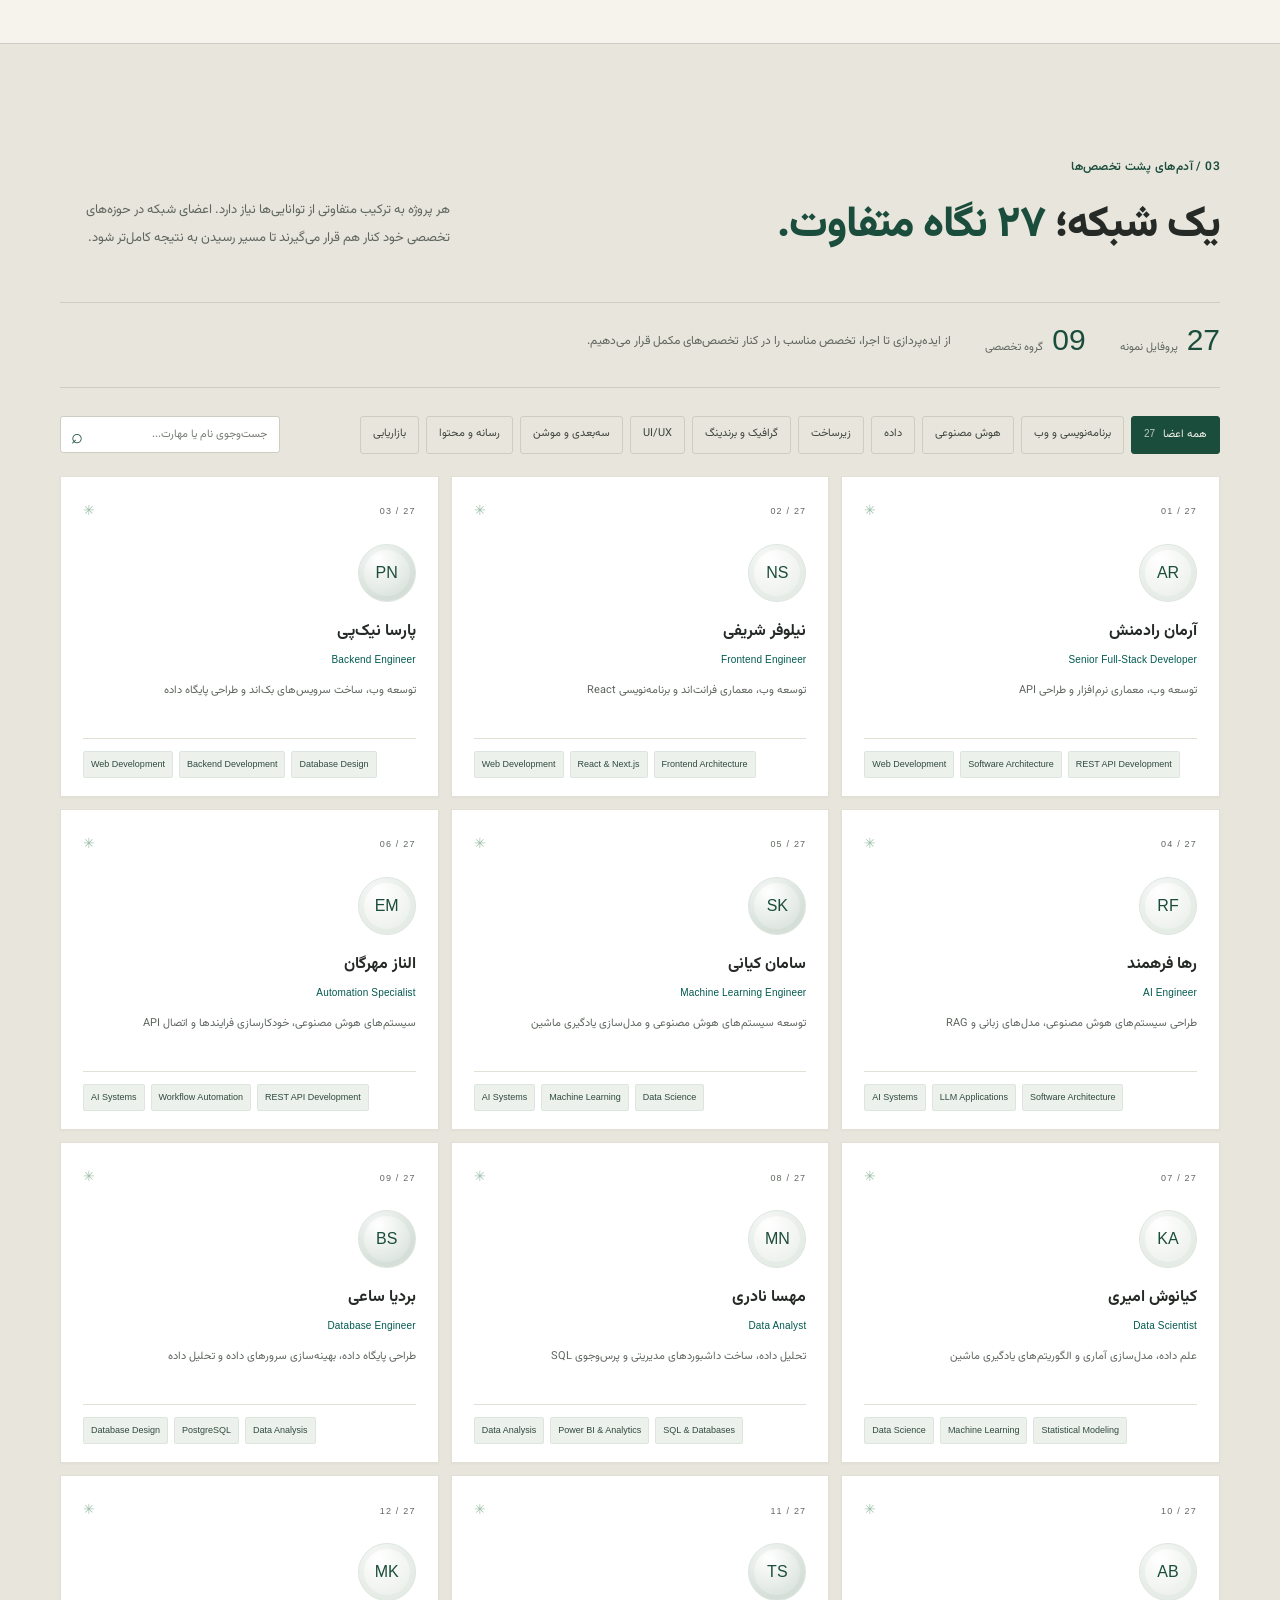
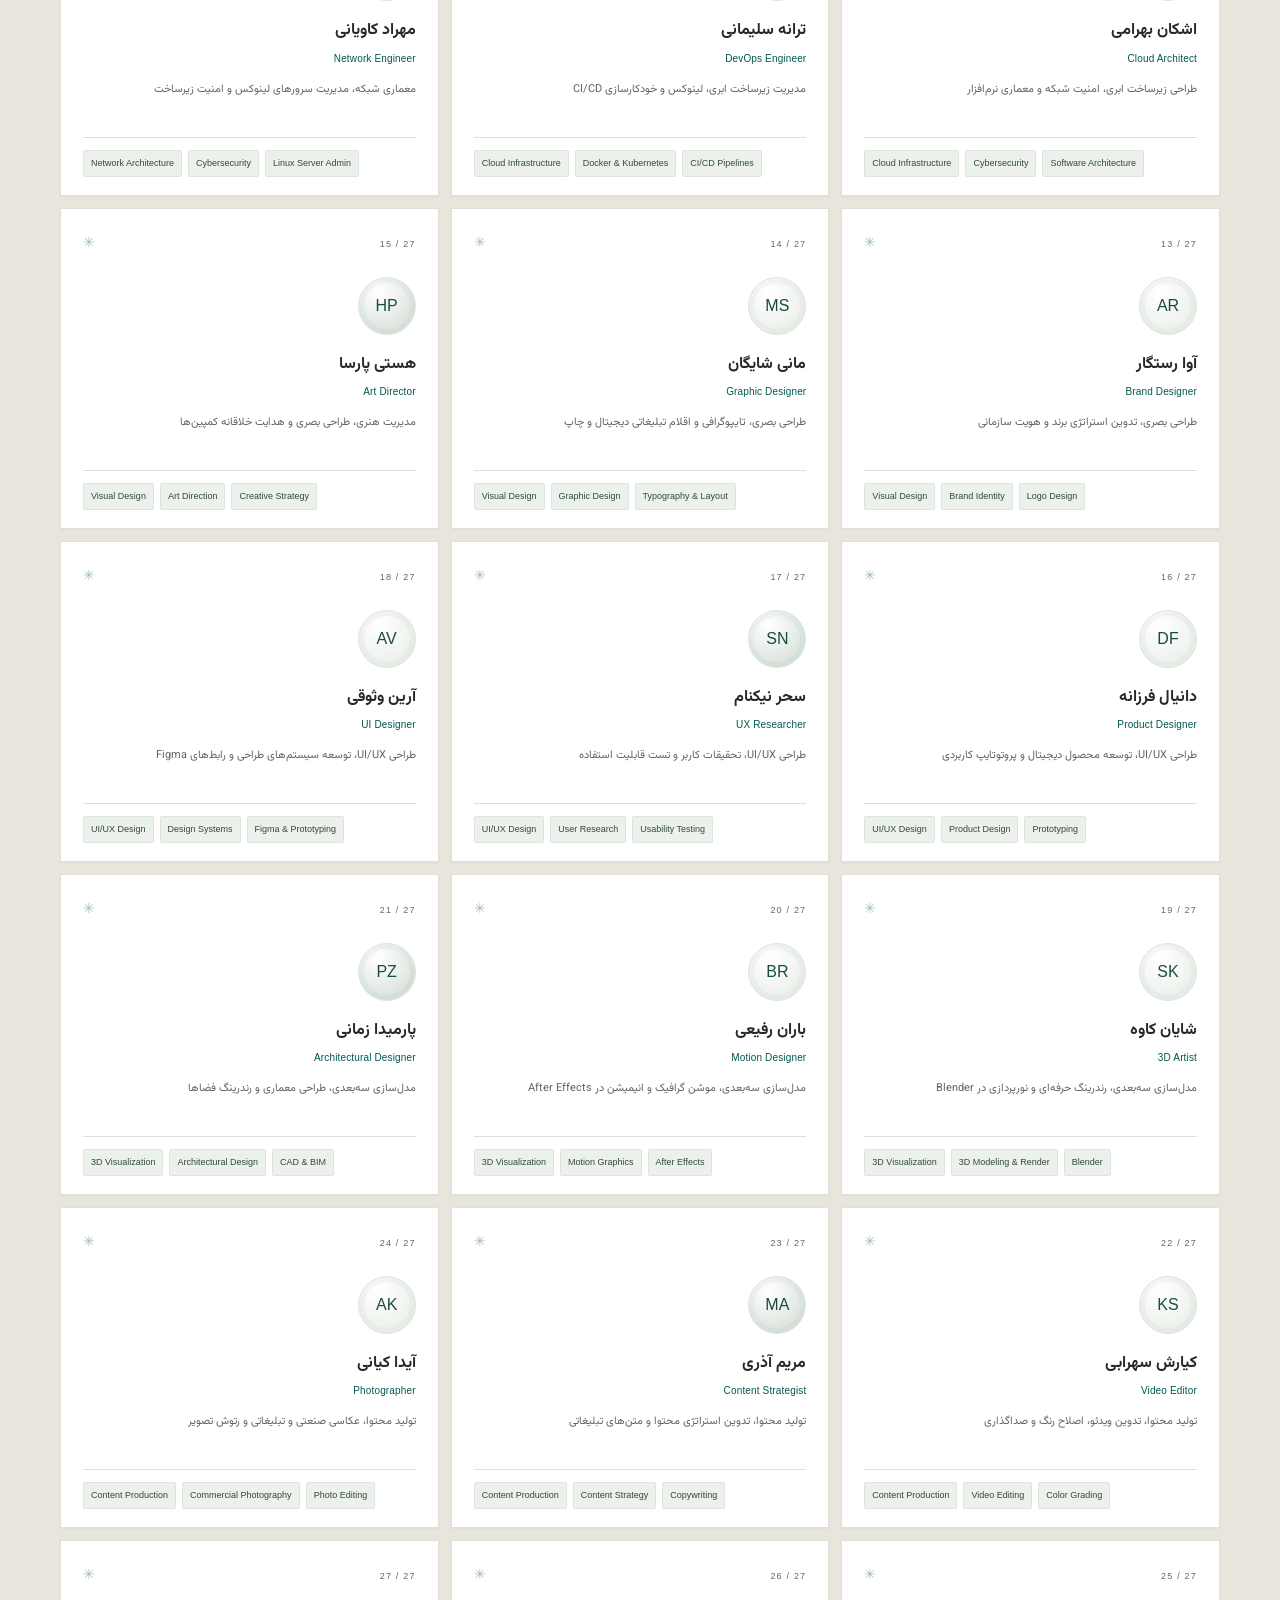
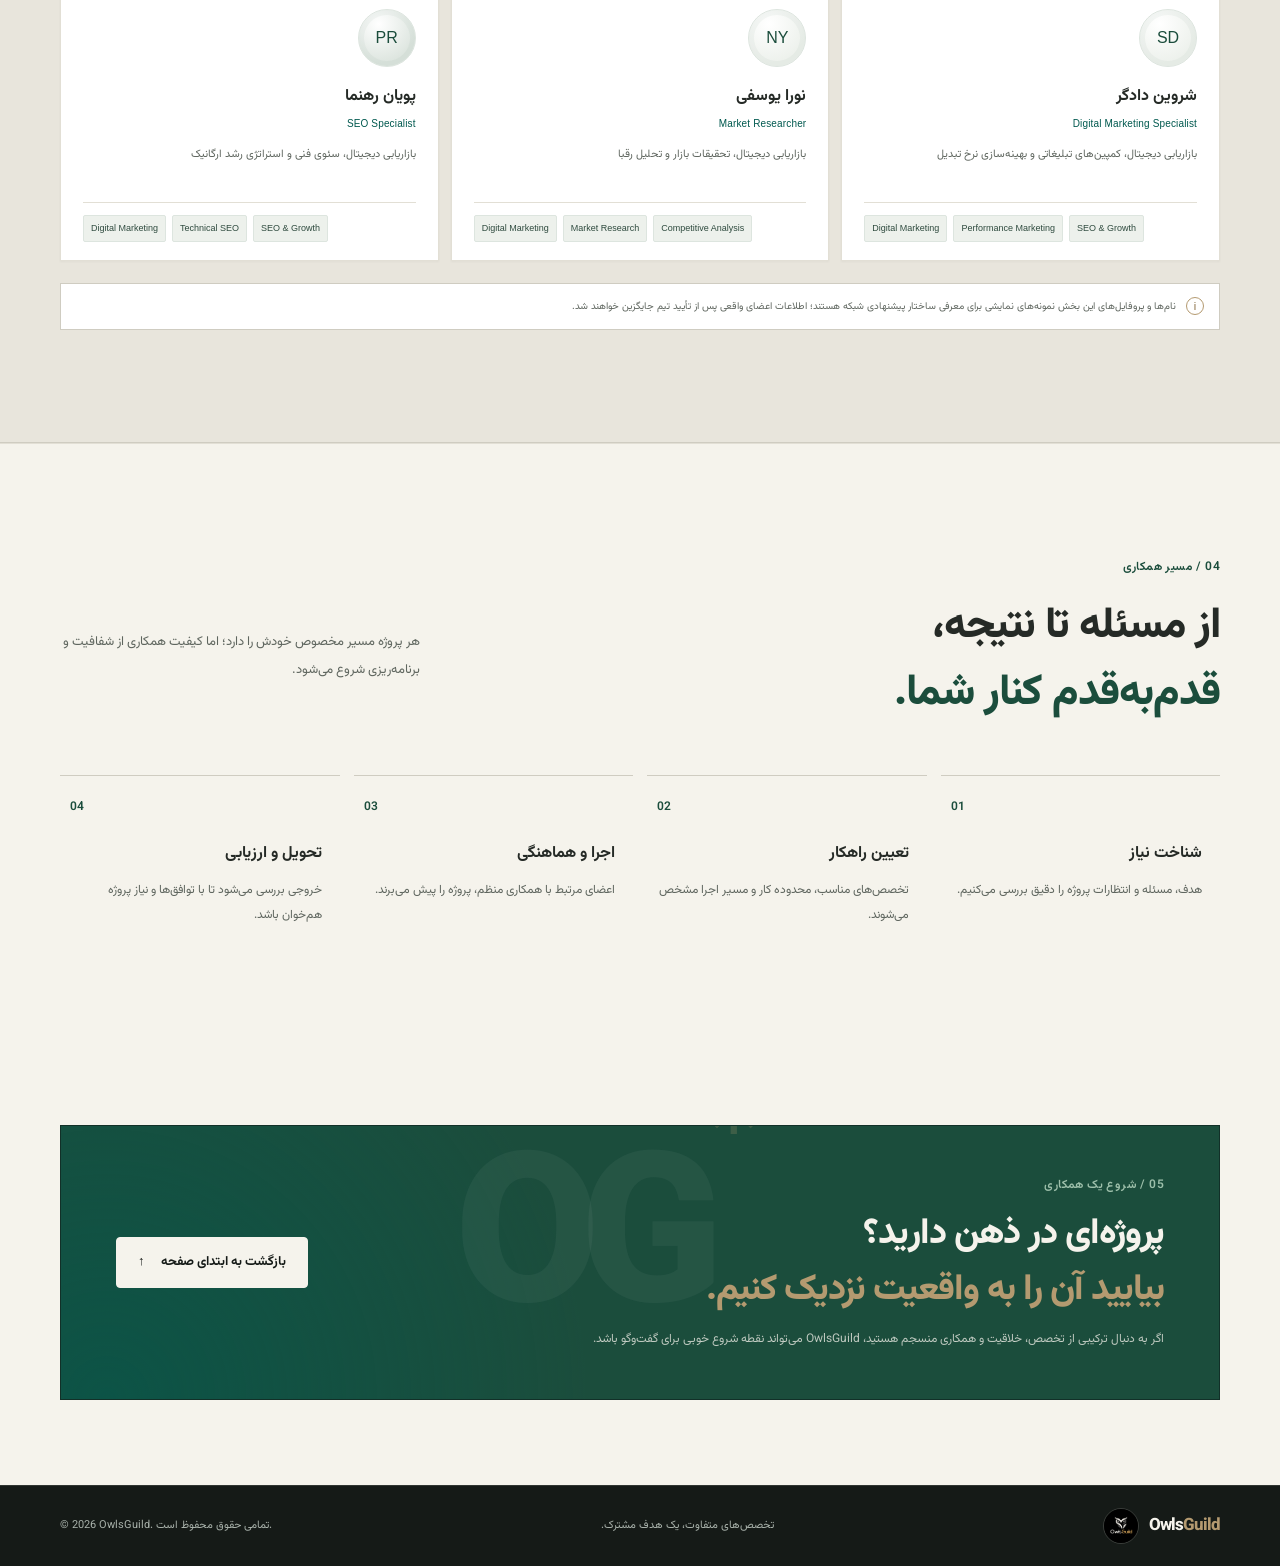
==== commit 8db9b0f7: "Update site styles and content" ====
--- a/index.html
+++ b/index.html
@@ -3,7 +3,7 @@
 <head>
   <meta charset="utf-8">
   <meta name="viewport" content="width=device-width, initial-scale=1">
-  <meta name="theme-color" content="#090C0B">
+  <meta name="theme-color" content="#151A17">
   <meta name="description" content="OwlsGuild؛ شبکه‌ای چندتخصصی از افراد خلاق و متخصص در فناوری، هوش مصنوعی، طراحی، مهندسی و بازاریابی برای تبدیل ایده‌ها به راهکارهای حرفه‌ای.">
   <meta name="keywords" content="OwlsGuild, طراحی وب, برنامه نویسی, هوش مصنوعی, طراحی گرافیک, بازاریابی دیجیتال, فریلنسری">
   <meta property="og:type" content="website">
@@ -301,7 +301,6 @@
             <div class="member-info"><h3>پویان رهنما</h3><div class="member-role" dir="ltr">SEO Specialist</div><p>بازاریابی دیجیتال، سئوی فنی و استراتژی رشد ارگانیک</p></div>
             <div class="member-tags"><span>Digital Marketing</span><span>Technical SEO</span><span>SEO & Growth</span></div>
           </article>
->>>>>>> a808d58 (Update team member skills and descriptions with proper skill overlap)
         </div>
         <p class="team-empty" id="team-empty" hidden>عضوی با این نام یا مهارت پیدا نشد.</p>
         <div class="team-footnote"><span class="footnote-mark">i</span><p>نام‌ها و پروفایل‌های این بخش نمونه‌های نمایشی برای معرفی ساختار پیشنهادی شبکه هستند؛ اطلاعات اعضای واقعی پس از تأیید تیم جایگزین خواهند شد.</p></div>
--- a/assets/css/styles.css
+++ b/assets/css/styles.css
@@ -1,62 +1,605 @@
 @import url('https://fonts.googleapis.com/css2?family=Vazirmatn:wght@300;400;500;600;700;800;900&display=swap');
-/* OwlGuild — Digital Craft · 2026
-   Ratio discipline: ~75% void/charcoal · ~15% ivory/grey · ~8% green · max 2% bronze
-
-   #090C0B  Void         background
-   #0D1210  Section      section background
-   #111715  Surface      cards
-   #164A3C  Emerald      brand green (solid fills only)
-   #6F9B84  Sage         interactive green (links, hover, labels)
-   #E8E6DD  Ivory        primary text
-   #929B95  Grey         secondary text
-   #B69A68  Bronze       special detail (hairlines, micro marks only)
-*/
-:root{--bg:#090C0B;--section:#0D1210;--surface:#111715;--emerald:#164A3C;--sage:#6F9B84;--ivory:#E8E6DD;--grey:#929B95;--bronze:#B69A68;--gold:#6F9B84;--gold-light:#87AD98;--line:rgba(232,230,221,.08);--hairline:rgba(232,230,221,.07);--font:'Vazirmatn',Tahoma,Arial,sans-serif;--container:1160px}
-*{box-sizing:border-box}html{scroll-behavior:smooth;scroll-padding-top:90px}body{margin:0;background:var(--bg);color:var(--ivory);font-family:var(--font);line-height:1.9;font-size:15px}a{color:inherit;text-decoration:none}img{max-width:100%;display:block}button{font:inherit}.container{width:min(var(--container),calc(100% - 48px));margin-inline:auto}.section-pad{padding:112px 0}.gold,.gold-text{color:var(--sage)}.skip-link{position:absolute;top:-60px;right:16px;background:var(--emerald);color:var(--ivory);padding:8px 14px;z-index:100}.skip-link:focus{top:12px}.site-header{height:82px;position:sticky;top:0;z-index:50;background:rgba(9,12,11,.9);backdrop-filter:blur(18px);border-bottom:1px solid var(--line)}.nav-wrap,.main-nav,.brand{display:flex;align-items:center}.nav-wrap{height:100%;justify-content:space-between}.brand{gap:10px;font-size:21px;font-weight:800;direction:ltr;letter-spacing:-1px}.brand img{width:46px;height:46px;object-fit:cover;border-radius:50%;border:1px solid var(--hairline)}.main-nav{gap:34px;color:var(--grey);font-size:13px}.main-nav a{transition:color .2s}.main-nav a:hover,.text-link:hover{color:var(--sage)}.main-nav .nav-cta{color:var(--sage);border:1px solid rgba(111,155,132,.38);padding:7px 17px;border-radius:4px}.nav-cta span{margin-right:8px}.menu-toggle{display:none;background:none;border:0;padding:8px}.menu-toggle span{display:block;width:24px;height:2px;background:var(--ivory);margin:5px}.hero{position:relative;overflow:hidden;padding-top:82px;padding-bottom:30px;min-height:650px}.hero-glow{position:absolute;width:680px;height:680px;left:-260px;top:-280px;background:radial-gradient(circle,rgba(22,74,60,.55),transparent 70%);pointer-events:none}.hero-grid{display:grid;grid-template-columns:1.05fr .95fr;align-items:center;gap:60px;position:relative}.eyebrow,.section-kicker{color:var(--sage);font-size:12px;font-weight:600;letter-spacing:.4px}.eyebrow{display:flex;align-items:center;gap:12px}.eyebrow-line{width:34px;height:1px;background:var(--bronze);opacity:.75}h1,h2,h3,p{margin-top:0}h1{font-size:clamp(42px,5.2vw,68px);line-height:1.35;letter-spacing:-2px;margin:20px 0 22px;font-weight:800;color:var(--ivory)}.hero-lead{color:var(--grey);max-width:570px;font-size:16px;line-height:2.2}.hero-actions{display:flex;align-items:center;gap:26px;margin-top:32px}.button{display:inline-flex;align-items:center;justify-content:center;gap:16px;padding:12px 21px;border-radius:4px;font-size:13px;font-weight:700;transition:transform .2s,background .2s}.button:hover{transform:translateY(-3px)}.button-primary{background:var(--emerald);color:var(--ivory)}.button-primary:hover{background:#1C5A4A}.text-link{font-size:13px;color:var(--ivory);opacity:.82}.hero-note{display:flex;align-items:center;gap:9px;color:var(--grey);font-size:11px;margin-top:42px}.status-dot{width:7px;height:7px;border-radius:50%;background:var(--sage);box-shadow:0 0 12px rgba(111,155,132,.6)}.hero-art{position:relative;min-height:440px;display:grid;place-items:center}.logo-frame{width:min(420px,100%);position:relative;z-index:2;border-radius:50%;overflow:hidden;mix-blend-mode:screen}.logo-frame img{width:100%;height:auto;filter:contrast(1.04)}.orbit{position:absolute;border:1px solid rgba(111,155,132,.14);border-radius:50%;transform:rotate(-25deg)}.orbit-one{width:430px;height:270px}.orbit-two{width:500px;height:340px;border-color:rgba(232,230,221,.05);transform:rotate(35deg)}.art-caption{position:absolute;bottom:6px;left:50%;transform:translateX(-50%);font-size:9px;letter-spacing:4px;color:rgba(146,155,149,.7);direction:ltr;white-space:nowrap}.hero-bottom{display:flex;align-items:center;gap:17px;color:var(--grey);font-size:11px;margin-top:48px}.hero-bottom i{width:4px;height:4px;background:var(--bronze);opacity:.8;border-radius:50%}.intro{background:var(--section);border-top:1px solid var(--line);border-bottom:1px solid var(--line)}.intro-grid{display:grid;grid-template-columns:.65fr 1.35fr;gap:50px}.intro-content h2,.section-heading h2,.closing-copy h2{font-size:clamp(29px,3.5vw,43px);line-height:1.55;margin:0 0 24px;font-weight:800;letter-spacing:-1px;color:var(--ivory)}.muted-heading{color:rgba(232,230,221,.42)}.intro-content p{color:var(--grey);max-width:760px;line-height:2.25}.intro-content strong{color:var(--ivory)}.values-row{display:flex;gap:50px;margin-top:40px;padding-top:25px;border-top:1px solid var(--line)}.values-row div{display:flex;flex-direction:column;gap:5px}.values-row b{font-size:22px;color:var(--sage);font-weight:500;direction:ltr}.values-row span{font-size:12px;color:var(--grey)}.services{background:var(--bg)}.section-heading{display:flex;align-items:end;justify-content:space-between;gap:40px;margin-bottom:42px}.section-heading h2{margin:10px 0 0}.section-heading>p{max-width:390px;color:var(--grey);font-size:13px;margin:0 0 8px;line-height:2.1}.service-grid{display:grid;grid-template-columns:repeat(3,1fr);gap:14px}.service-card{position:relative;min-height:250px;padding:26px 25px 22px;background:var(--surface);border:1px solid var(--hairline);transition:border-color .25s,transform .25s;overflow:hidden}.service-card:hover{border-color:rgba(111,155,132,.34);transform:translateY(-4px)}.service-number{position:absolute;left:22px;top:18px;color:rgba(146,155,149,.5);font-size:11px;direction:ltr}.service-icon{width:38px;height:38px;display:grid;place-items:center;color:var(--sage);border:1px solid rgba(111,155,132,.24);font-size:21px;margin-bottom:17px}.service-card h3{font-size:16px;margin:0 0 9px;font-weight:700;color:var(--ivory)}.service-card p{color:var(--grey);font-size:12px;line-height:2;margin:0 0 17px;min-height:48px}.tags{display:flex;flex-wrap:wrap;gap:6px;direction:ltr;justify-content:flex-end}.tags span{font-size:9px;color:var(--grey);background:var(--section);border:1px solid var(--hairline);padding:2px 7px;border-radius:2px}.approach{background:var(--section);border-top:1px solid var(--line)}.approach-heading{margin-top:15px;align-items:center}.approach-heading h2{margin:0}.approach-heading>p{max-width:360px}.steps-grid{display:grid;grid-template-columns:repeat(4,1fr);gap:14px;margin-top:48px}.step{border-top:1px solid rgba(111,155,132,.3);padding:20px 18px 0 10px}.step>span{font-size:12px;color:var(--sage);direction:ltr;display:block;margin-bottom:20px}.step h3{font-size:16px;margin:0 0 8px;color:var(--ivory)}.step p{font-size:12px;color:var(--grey);line-height:2.1;margin:0}.closing{padding-top:85px;padding-bottom:85px}.closing-box{position:relative;overflow:hidden;border:1px solid var(--hairline);background:radial-gradient(circle at 5% 100%,rgba(22,74,60,.6),transparent 42%),var(--surface);padding:48px 55px;display:flex;align-items:center;justify-content:space-between;gap:30px}.closing-mark{position:absolute;left:34%;top:-75px;font-size:210px;font-weight:900;color:rgba(232,230,221,.02);direction:ltr;letter-spacing:-20px}.closing-mark span{color:rgba(182,154,104,.14);font-size:70px;vertical-align:top}.closing-copy{position:relative;z-index:1}.closing-copy h2{font-size:clamp(25px,3vw,36px);margin:10px 0}.closing-copy p{max-width:600px;color:var(--grey);font-size:12px;margin:0}.closing-box>.button{position:relative;z-index:1;white-space:nowrap}.site-footer{border-top:1px solid var(--line);padding:22px 0;background:var(--bg)}.footer-wrap{display:flex;align-items:center;justify-content:space-between;gap:20px}.footer-brand{font-size:17px}.footer-brand img{width:36px;height:36px}.footer-wrap p,.copyright{font-size:11px;color:rgba(146,155,149,.85);margin:0}.copyright{direction:ltr}
-@media(max-width:900px){.hero-grid{gap:20px}.hero-art{min-height:350px}.logo-frame{width:340px}.orbit-one{width:350px;height:230px}.orbit-two{width:400px;height:280px}.service-grid{grid-template-columns:repeat(2,1fr)}.intro-grid{gap:25px}.closing-box{padding:38px;align-items:flex-start;flex-direction:column}.closing-box>.button{margin-top:8px}}
-@media(max-width:640px){.container{width:min(100% - 32px,var(--container))}.section-pad{padding:76px 0}.site-header{height:70px}.brand{font-size:19px}.brand img{width:40px;height:40px}.menu-toggle{display:block}.main-nav{display:none;position:absolute;top:69px;right:0;left:0;padding:18px 22px 24px;background:var(--section);border-bottom:1px solid var(--line);flex-direction:column;align-items:stretch;gap:15px}.main-nav.open{display:flex}.main-nav .nav-cta{text-align:center}.hero{padding-top:55px;min-height:0}.hero-grid{grid-template-columns:1fr;gap:20px}.hero-copy{order:1}.hero-art{order:0;min-height:260px}.logo-frame{width:260px}.orbit-one{width:280px;height:180px}.orbit-two{width:320px;height:220px}.art-caption{bottom:-2px;font-size:8px}.hero h1{font-size:42px;letter-spacing:-1.5px}.hero-lead{font-size:14px}.hero-actions{gap:17px;flex-wrap:wrap}.hero-note{margin-top:28px}.hero-bottom{margin-top:36px;gap:10px;flex-wrap:wrap}.intro-grid{grid-template-columns:1fr;gap:22px}.intro-content h2,.section-heading h2{font-size:30px}.values-row{gap:22px;justify-content:space-between}.values-row span{font-size:10px}.section-heading{display:block}.section-heading>p{margin-top:17px}.service-grid{grid-template-columns:1fr;gap:10px}.service-card{min-height:0;padding:23px}.service-card p{min-height:0}.steps-grid{grid-template-columns:1fr 1fr;gap:25px 14px;margin-top:35px}.step{padding-right:12px}.approach-heading{display:block}.approach-heading>p{margin-top:18px}.closing{padding:65px 0}.closing-box{padding:30px 24px}.closing-copy h2{font-size:27px}.footer-wrap{flex-wrap:wrap}.footer-wrap p{order:3;width:100%}.copyright{font-size:9px}}
-@media(prefers-reduced-motion:reduce){html{scroll-behavior:auto}*,*::before,*::after{transition:none!important}}
-
-/* Team directory */
-.team{background:var(--section);border-top:1px solid var(--line);border-bottom:1px solid var(--line)}
-.team-heading{margin-top:14px}
-.team-heading h2{margin:0}
-.team-intro-row{display:flex;align-items:center;gap:34px;padding:22px 0 28px;border-top:1px solid var(--hairline);border-bottom:1px solid var(--hairline);margin-bottom:28px}
-.team-stat{display:flex;align-items:baseline;gap:9px;white-space:nowrap}
-.team-stat strong{font-family:Arial,sans-serif;font-size:30px;line-height:1;color:var(--sage);font-weight:500;direction:ltr}
-.team-stat span{font-size:11px;color:var(--grey)}
-.team-intro-row>p{margin:0 0 0 auto;color:var(--grey);font-size:12px}
-.team-controls{display:flex;justify-content:space-between;align-items:flex-start;gap:18px;margin-bottom:22px}
-.team-filters{display:flex;flex-wrap:wrap;gap:7px}
-.team-filter{border:1px solid rgba(232,230,221,.12);background:transparent;color:var(--grey);padding:7px 12px;border-radius:3px;font-size:11px;cursor:pointer;transition:.2s}
-.team-filter:hover,.team-filter.is-active{border-color:rgba(111,155,132,.55);color:var(--sage);background:rgba(111,155,132,.06)}
-.team-filter span{font-family:Arial,sans-serif;font-size:10px;margin-right:5px;color:var(--sage)}
-.team-search{position:relative;flex:0 0 220px}
-.team-search input{width:100%;height:37px;border:1px solid rgba(232,230,221,.12);background:var(--bg);color:var(--ivory);border-radius:3px;padding:0 12px 0 34px;font:inherit;font-size:11px;outline:none}
-.team-search input:focus{border-color:rgba(111,155,132,.55)}
-.team-search>span:last-child{position:absolute;left:11px;top:3px;font-size:20px;color:var(--sage)}
-.member-grid{display:grid;grid-template-columns:repeat(3,minmax(0,1fr));gap:12px}
-.member-card{position:relative;min-width:0;padding:22px 22px 18px;background:var(--surface);border:1px solid var(--hairline);transition:border-color .22s,transform .22s;overflow:hidden}
-.member-card:hover{border-color:rgba(111,155,132,.34);transform:translateY(-3px)}
-.member-card[hidden]{display:none}
-.member-card-top{display:flex;justify-content:space-between;align-items:center;margin-bottom:19px}
-.member-index{font-family:Arial,sans-serif;font-size:9px;letter-spacing:1.2px;color:rgba(146,155,149,.55);direction:ltr}
-.member-mark{font-size:14px;color:rgba(111,155,132,.55)}
-.member-avatar{width:58px;height:58px;border-radius:50%;display:grid;place-items:center;margin-bottom:15px;border:1px solid rgba(111,155,132,.28);background:radial-gradient(circle at 35% 25%,rgba(22,74,60,.75),rgba(22,74,60,.15) 68%),#0E1412;color:var(--ivory);font:500 16px Arial,sans-serif;direction:ltr;box-shadow:inset 0 0 0 5px rgba(232,230,221,.015)}
-.avatar-2{background:radial-gradient(circle at 35% 25%,rgba(22,74,60,.55),transparent 70%),#0F1614}
-.avatar-3{background:radial-gradient(circle at 35% 25%,rgba(111,155,132,.2),transparent 70%),#101715}
-.avatar-4{background:radial-gradient(circle at 35% 25%,rgba(22,74,60,.6),transparent 70%),#0E1413}
-.avatar-5{background:radial-gradient(circle at 35% 25%,rgba(111,155,132,.16),transparent 70%),#111816}
-.avatar-6{background:radial-gradient(circle at 35% 25%,rgba(22,74,60,.7),transparent 70%),#0D1311}
-.member-info h3{font-size:16px;font-weight:700;margin:0 0 2px;color:var(--ivory)}
-.member-role{font-family:Arial,sans-serif;font-size:10px;letter-spacing:.15px;color:var(--sage);text-align:right;margin-bottom:11px}
-.member-info p{font-size:11px;color:var(--grey);line-height:2;margin:0;min-height:44px}
-.member-tags{display:flex;flex-wrap:wrap;gap:6px;margin-top:14px;padding-top:12px;border-top:1px solid var(--hairline);direction:ltr;justify-content:flex-start}
-.member-tags span{font-family:Arial,sans-serif;font-size:9px;color:var(--grey);background:var(--bg);border:1px solid var(--hairline);padding:4px 7px;border-radius:2px}
-.team-empty{text-align:center;color:var(--grey);padding:30px}
-.team-footnote{display:flex;align-items:flex-start;gap:10px;margin-top:22px;padding:13px 15px;border:1px solid var(--hairline);background:var(--bg)}
-.footnote-mark{flex:0 0 18px;width:18px;height:18px;border:1px solid rgba(182,154,104,.5);border-radius:50%;display:grid;place-items:center;color:var(--bronze);font:11px Arial,sans-serif}
-.team-footnote p{font-size:10px;line-height:1.9;color:var(--grey);margin:0}
-.sr-only{position:absolute;width:1px;height:1px;padding:0;margin:-1px;overflow:hidden;clip:rect(0,0,0,0);white-space:nowrap;border:0}
-@media(max-width:900px){.team-controls{display:block}.team-search{display:block;max-width:320px;margin-top:14px}.member-grid{grid-template-columns:repeat(2,minmax(0,1fr))}}
-@media(max-width:640px){.team-intro-row{gap:16px;flex-wrap:wrap}.team-intro-row>p{width:100%;margin-top:4px}.team-stat strong{font-size:26px}.team-filters{flex-wrap:nowrap;overflow-x:auto;padding-bottom:8px;scrollbar-width:thin}.team-filter{white-space:nowrap}.team-search{max-width:none}.member-grid{grid-template-columns:1fr}.member-card{padding:20px}.member-info p{min-height:0}}+
+/* ============================================================
+   OWLSGUILD — COLOR SYSTEM
+   Deep bottle green · warm ivory · charcoal · muted sage
+   ------------------------------------------------------------
+   Distribution budget (enforced by section art direction):
+     ~74%  warm neutral surfaces (ivory / stone / white)
+     ~19%  near-black & bottle-green surfaces (header, hero, CTA, footer)
+      ~7%  accents (sage / racing green / champagne)
+   ============================================================ */
+
+:root {
+  /* Brand */
+  --color-brand-primary: #1B4D3C;      /* deep bottle green — signature */
+  --color-brand-secondary: #00594F;    /* racing green — technical labels */
+  --color-brand-deep: #123028;         /* pressed / deepest green */
+
+  /* Light surfaces */
+  --color-background: #F5F3EC;         /* warm ivory */
+  --color-surface: #FFFFFF;
+  --color-surface-muted: #E8E5DC;      /* warm stone */
+
+  /* Dark surfaces */
+  --color-dark-background: #151A17;    /* near black green */
+  --color-dark-surface: #1B221E;
+
+  /* Text — light contexts */
+  --color-text-primary: #252A26;
+  --color-text-body: #3E453E;          /* derived: #777C75 fails 4.5:1 for body copy */
+  --color-text-secondary: #5F665F;     /* derived: passes 4.5:1 on ivory and stone */
+  --color-text-muted: #777C75;         /* large or decorative use only */
+  --color-text-soft: #6E746C;          /* large headings on ivory */
+  --color-text-inverse: #F5F3EC;
+  --color-text-on-tint: #2E4A3E;       /* skill chips on green tint */
+
+  /* Text — dark contexts */
+  --color-text-on-dark: #F5F3EC;
+  --color-text-on-dark-muted: #A9B2AB;
+
+  /* Accents */
+  --color-accent-sage: #9DBFAA;
+  --color-accent-champagne: #B49A70;
+  --color-bronze-ink: #8A6F45;         /* bronze text safe on white */
+
+  /* Lines */
+  --color-line: #E2DFD5;
+  --color-line-strong: #CFCCC1;
+  --color-line-hover: #B8B5A9;
+  --color-line-on-dark: rgba(245, 243, 236, 0.12);
+  --color-ivory-strong: #E4E1D6;
+
+  /* Tints */
+  --color-brand-tint: #EDF1EC;
+  --color-brand-tint-strong: #DDE5DF;
+  --color-sage-tint: rgba(157, 191, 170, 0.16);
+
+  /* Interaction */
+  --color-focus: #1B4D3C;              /* overridden to sage on dark surfaces */
+  --color-hover-surface: #EDF1EC;
+  --color-disabled-bg: #EDEBE3;
+  --color-disabled-text: #9A9E97;
+
+  /* Feedback */
+  --color-success: #2C6A4C;
+  --color-warning: #8A6420;
+  --color-error: #9B3B34;
+
+  /* Shadows — deliberately shallow */
+  --shadow-card: 0 1px 2px rgba(21, 26, 23, 0.04);
+  --shadow-lift: 0 10px 28px rgba(21, 26, 23, 0.08);
+
+  /* Type */
+  --font: 'Vazirmatn', Tahoma, Arial, sans-serif;
+  --container: 1160px;
+
+  /* Legacy aliases kept so existing markup keeps working */
+  --gold: var(--color-brand-primary);
+  --gold-light: var(--color-brand-primary);
+  --line: var(--color-line);
+}
+
+* { box-sizing: border-box; }
+html { color-scheme: light; scroll-behavior: smooth; scroll-padding-top: 90px; }
+body {
+  margin: 0;
+  background: var(--color-background);
+  color: var(--color-text-primary);
+  font-family: var(--font);
+  line-height: 1.9;
+  font-size: 15px;
+  -webkit-font-smoothing: antialiased;
+}
+a { color: inherit; text-decoration: none; }
+img { max-width: 100%; display: block; }
+button { font: inherit; }
+::selection { background: var(--color-accent-sage); color: var(--color-dark-background); }
+
+h1, h2, h3, p { margin-top: 0; }
+
+/* ---------- Shared layout ---------- */
+.container { width: min(var(--container), calc(100% - 48px)); margin-inline: auto; }
+.section-pad { padding: 112px 0; }
+.sr-only {
+  position: absolute; width: 1px; height: 1px; padding: 0; margin: -1px;
+  overflow: hidden; clip: rect(0, 0, 0, 0); white-space: nowrap; border: 0;
+}
+
+/* ---------- Focus system ---------- */
+a:focus-visible,
+button:focus-visible,
+input:focus-visible {
+  outline: 2px solid var(--color-focus);
+  outline-offset: 3px;
+  border-radius: 2px;
+}
+.site-header, .hero, .closing, .site-footer { --color-focus: var(--color-accent-sage); }
+
+/* ---------- Skip link ---------- */
+.skip-link {
+  position: absolute; top: -60px; right: 16px;
+  background: var(--color-text-on-dark); color: var(--color-text-primary);
+  padding: 8px 14px; z-index: 100; font-size: 13px;
+}
+.skip-link:focus { top: 12px; }
+
+/* ============================================================
+   HEADER — near-black masthead, ivory type, champagne wordmark
+   ============================================================ */
+.site-header {
+  height: 82px; position: sticky; top: 0; z-index: 50;
+  background: rgba(21, 26, 23, 0.94);
+  backdrop-filter: blur(18px);
+  border-bottom: 1px solid var(--color-line-on-dark);
+}
+.nav-wrap, .main-nav, .brand { display: flex; align-items: center; }
+.nav-wrap { height: 100%; justify-content: space-between; }
+.brand {
+  gap: 10px; font-size: 21px; font-weight: 800;
+  direction: ltr; letter-spacing: -1px; color: var(--color-text-on-dark);
+}
+.brand img {
+  width: 46px; height: 46px; object-fit: cover; border-radius: 50%;
+  border: 1px solid rgba(245, 243, 236, 0.16);
+}
+.brand .gold { color: var(--color-accent-champagne); }
+.main-nav { gap: 34px; color: rgba(245, 243, 236, 0.72); font-size: 13px; }
+.main-nav a { transition: color 0.2s; }
+.main-nav a:hover { color: var(--color-text-on-dark); }
+.main-nav .nav-cta {
+  color: var(--color-accent-sage);
+  border: 1px solid rgba(157, 191, 170, 0.42);
+  padding: 7px 17px; border-radius: 4px;
+  transition: background 0.2s, color 0.2s, border-color 0.2s;
+}
+.main-nav .nav-cta:hover {
+  background: rgba(157, 191, 170, 0.1);
+  border-color: rgba(157, 191, 170, 0.6);
+  color: var(--color-text-on-dark);
+}
+.nav-cta span { margin-right: 8px; }
+.menu-toggle { display: none; background: none; border: 0; padding: 8px; }
+.menu-toggle span { display: block; width: 24px; height: 2px; background: var(--color-text-on-dark); margin: 5px; }
+
+/* ============================================================
+   HERO — near-black ground, one restrained green wash
+   ============================================================ */
+.hero {
+  position: relative; overflow: hidden;
+  padding-top: 82px; padding-bottom: 30px; min-height: 650px;
+  background: var(--color-dark-background);
+  color: var(--color-text-on-dark);
+}
+.hero-glow {
+  position: absolute; width: 780px; height: 780px; left: -300px; top: -320px;
+  background: radial-gradient(circle, rgba(27, 77, 60, 0.55), transparent 68%);
+  pointer-events: none;
+}
+.hero-grid {
+  display: grid; grid-template-columns: 1.05fr 0.95fr;
+  align-items: center; gap: 60px; position: relative;
+}
+.eyebrow, .section-kicker {
+  font-size: 12px; font-weight: 600; letter-spacing: 0.4px;
+}
+.eyebrow { display: flex; align-items: center; gap: 12px; color: var(--color-accent-sage); }
+.eyebrow-line { width: 34px; height: 1px; background: var(--color-accent-champagne); }
+.hero h1 {
+  font-size: clamp(42px, 5.2vw, 68px);
+  line-height: 1.35; letter-spacing: -2px;
+  margin: 20px 0 22px; font-weight: 800; color: var(--color-text-on-dark);
+}
+.hero .gold-text { color: var(--color-accent-sage); }
+.hero-lead {
+  color: var(--color-text-on-dark-muted);
+  max-width: 570px; font-size: 16px; line-height: 2.2;
+}
+.hero-actions { display: flex; align-items: center; gap: 26px; margin-top: 32px; }
+.button {
+  display: inline-flex; align-items: center; justify-content: center; gap: 16px;
+  padding: 12px 21px; border-radius: 4px; border: 1px solid transparent;
+  font-size: 13px; font-weight: 700;
+  transition: transform 0.2s, background 0.2s, border-color 0.2s, color 0.2s;
+}
+.button:hover { transform: translateY(-2px); }
+.button-primary { background: var(--color-brand-primary); color: var(--color-text-inverse); }
+.button-primary:hover { background: var(--color-brand-deep); }
+.button-primary:active { transform: translateY(0); }
+.button[disabled], .button[aria-disabled="true"] {
+  background: var(--color-disabled-bg); color: var(--color-disabled-text);
+  cursor: not-allowed; transform: none;
+}
+/* On dark grounds the button inverts to ivory for maximum presence */
+.hero .button-primary,
+.closing .button-primary {
+  background: var(--color-text-inverse); color: var(--color-dark-background);
+  border-color: var(--color-text-inverse);
+}
+.hero .button-primary:hover,
+.closing .button-primary:hover { background: var(--color-ivory-strong); border-color: var(--color-ivory-strong); }
+.text-link { font-size: 13px; color: var(--color-accent-sage); transition: color 0.2s; }
+.text-link:hover { color: var(--color-text-on-dark); }
+.hero-note {
+  display: flex; align-items: center; gap: 9px;
+  color: var(--color-text-on-dark-muted); font-size: 11px; margin-top: 42px;
+}
+.status-dot {
+  width: 7px; height: 7px; border-radius: 50%;
+  background: var(--color-accent-sage);
+}
+.hero-art { position: relative; min-height: 440px; display: grid; place-items: center; }
+.logo-frame {
+  width: min(420px, 100%); position: relative; z-index: 2;
+  border-radius: 50%; overflow: hidden; mix-blend-mode: screen;
+}
+.logo-frame img { width: 100%; height: auto; filter: contrast(1.04); }
+.orbit { position: absolute; border-radius: 50%; transform: rotate(-25deg); border: 1px solid rgba(157, 191, 170, 0.16); }
+.orbit-one { width: 430px; height: 270px; }
+.orbit-two { width: 500px; height: 340px; border-color: rgba(245, 243, 236, 0.06); transform: rotate(35deg); }
+.art-caption {
+  position: absolute; bottom: 6px; left: 50%; transform: translateX(-50%);
+  font-size: 9px; letter-spacing: 4px; color: rgba(169, 178, 171, 0.8);
+  direction: ltr; white-space: nowrap;
+}
+.hero-bottom {
+  display: flex; align-items: center; gap: 17px;
+  color: var(--color-text-on-dark-muted); font-size: 11px; margin-top: 48px;
+}
+.hero-bottom i { width: 4px; height: 4px; background: var(--color-accent-champagne); border-radius: 50%; }
+
+/* ============================================================
+   ABOUT — warm ivory, editorial, green headings
+   ============================================================ */
+.intro {
+  background: var(--color-background);
+  border-top: 1px solid var(--color-line);
+  border-bottom: 1px solid var(--color-line);
+}
+.intro-grid { display: grid; grid-template-columns: 0.65fr 1.35fr; gap: 50px; }
+.section-kicker { color: var(--color-brand-primary); }
+.intro-content h2,
+.section-heading h2,
+.closing-copy h2 {
+  font-size: clamp(29px, 3.5vw, 43px); line-height: 1.55;
+  margin: 0 0 24px; font-weight: 800; letter-spacing: -1px;
+  color: var(--color-text-primary);
+}
+.muted-heading { color: var(--color-text-soft); }
+.intro-content p { color: var(--color-text-body); max-width: 760px; line-height: 2.25; }
+.intro-content strong { color: var(--color-brand-primary); }
+.values-row {
+  display: flex; gap: 50px; margin-top: 40px; padding-top: 25px;
+  border-top: 1px solid var(--color-line);
+}
+.values-row div { display: flex; flex-direction: column; gap: 5px; }
+.values-row b { font-size: 22px; color: var(--color-brand-primary); font-weight: 500; direction: ltr; }
+.values-row span { font-size: 12px; color: var(--color-text-secondary); }
+
+/* ============================================================
+   SERVICES — ivory section, white cards, one green per card
+   ============================================================ */
+.services { background: var(--color-background); }
+.section-heading {
+  display: flex; align-items: end; justify-content: space-between;
+  gap: 40px; margin-bottom: 42px;
+}
+.section-heading h2 { margin: 10px 0 0; }
+.section-heading > p {
+  max-width: 390px; color: var(--color-text-secondary);
+  font-size: 13px; margin: 0 0 8px; line-height: 2.1;
+}
+.service-grid { display: grid; grid-template-columns: repeat(3, 1fr); gap: 14px; }
+.service-card {
+  position: relative; min-height: 250px; padding: 26px 25px 22px;
+  background: var(--color-surface);
+  border: 1px solid var(--color-line);
+  box-shadow: var(--shadow-card);
+  transition: border-color 0.25s, transform 0.25s, box-shadow 0.25s;
+  overflow: hidden;
+}
+.service-card:hover {
+  border-color: var(--color-accent-sage);
+  transform: translateY(-3px);
+  box-shadow: var(--shadow-lift);
+}
+.service-number {
+  position: absolute; left: 22px; top: 18px;
+  color: var(--color-text-muted); font-size: 11px; direction: ltr;
+}
+.service-icon {
+  width: 38px; height: 38px; display: grid; place-items: center;
+  color: var(--color-brand-primary);
+  background: var(--color-brand-tint);
+  border: 1px solid var(--color-brand-tint-strong);
+  font-size: 21px; margin-bottom: 17px;
+}
+.service-card h3 { font-size: 16px; margin: 0 0 9px; font-weight: 700; color: var(--color-text-primary); }
+.service-card p { color: var(--color-text-secondary); font-size: 12px; line-height: 2; margin: 0 0 17px; min-height: 48px; }
+.tags { display: flex; flex-wrap: wrap; gap: 6px; direction: ltr; justify-content: flex-end; }
+.tags span {
+  font-size: 9px; color: var(--color-text-on-tint);
+  background: var(--color-brand-tint);
+  border: 1px solid var(--color-brand-tint-strong);
+  padding: 2px 7px; border-radius: 2px;
+}
+
+/* ============================================================
+   MEMBERS — warm stone section, white cards, dense but calm
+   ============================================================ */
+.team {
+  background: var(--color-surface-muted);
+  border-top: 1px solid var(--color-line-strong);
+  border-bottom: 1px solid var(--color-line-strong);
+}
+.team .gold-text { color: var(--color-brand-primary); }
+.team-heading { margin-top: 14px; }
+.team-heading h2 { margin: 0; }
+.team-intro-row {
+  display: flex; align-items: center; gap: 34px;
+  padding: 22px 0 28px;
+  border-top: 1px solid var(--color-line-strong);
+  border-bottom: 1px solid var(--color-line-strong);
+  margin-bottom: 28px;
+}
+.team-stat { display: flex; align-items: baseline; gap: 9px; white-space: nowrap; }
+.team-stat strong {
+  font-family: Arial, sans-serif; font-size: 30px; line-height: 1;
+  color: var(--color-brand-primary); font-weight: 500; direction: ltr;
+}
+.team-stat span { font-size: 11px; color: var(--color-text-secondary); }
+.team-intro-row > p { margin: 0 0 0 auto; color: var(--color-text-secondary); font-size: 12px; }
+
+.team-controls { display: flex; justify-content: space-between; align-items: flex-start; gap: 18px; margin-bottom: 22px; }
+.team-filters { display: flex; flex-wrap: wrap; gap: 7px; }
+.team-filter {
+  border: 1px solid var(--color-line-strong);
+  background: transparent;
+  color: var(--color-text-body);
+  padding: 7px 12px; border-radius: 3px; font-size: 11px;
+  cursor: pointer;
+  transition: background 0.2s, color 0.2s, border-color 0.2s;
+}
+.team-filter:hover { background: var(--color-brand-tint); border-color: var(--color-accent-sage); }
+.team-filter.is-active,
+.team-filter[aria-pressed="true"] {
+  background: var(--color-brand-primary);
+  border-color: var(--color-brand-primary);
+  color: var(--color-text-inverse);
+}
+.team-filter span { font-family: Arial, sans-serif; font-size: 10px; margin-right: 5px; color: inherit; opacity: 0.75; }
+.team-filter[disabled] { opacity: 0.5; cursor: not-allowed; }
+
+.team-search { position: relative; flex: 0 0 220px; }
+.team-search input {
+  width: 100%; height: 37px;
+  border: 1px solid var(--color-line-strong);
+  background: var(--color-surface);
+  color: var(--color-text-primary);
+  border-radius: 3px; padding: 0 12px 0 34px;
+  font: inherit; font-size: 11px; outline: none;
+  transition: border-color 0.2s, box-shadow 0.2s;
+}
+.team-search input::placeholder { color: var(--color-text-muted); }
+.team-search input:hover { border-color: var(--color-line-hover); }
+.team-search input:focus {
+  border-color: var(--color-brand-primary);
+  box-shadow: 0 0 0 3px var(--color-sage-tint);
+}
+.team-search > span:last-child {
+  position: absolute; left: 11px; top: 3px; font-size: 20px;
+  color: var(--color-brand-primary); pointer-events: none;
+}
+
+.member-grid { display: grid; grid-template-columns: repeat(3, minmax(0, 1fr)); gap: 12px; }
+.member-card {
+  position: relative; min-width: 0; padding: 22px 22px 18px;
+  background: var(--color-surface);
+  border: 1px solid var(--color-line);
+  box-shadow: var(--shadow-card);
+  transition: border-color 0.22s, transform 0.22s, box-shadow 0.22s;
+  overflow: hidden;
+}
+.member-card:hover {
+  border-color: var(--color-accent-sage);
+  transform: translateY(-3px);
+  box-shadow: var(--shadow-lift);
+}
+.member-card[hidden] { display: none; }
+.member-card-top { display: flex; justify-content: space-between; align-items: center; margin-bottom: 19px; }
+.member-index {
+  font-family: Arial, sans-serif; font-size: 9px; letter-spacing: 1.2px;
+  color: var(--color-text-secondary); direction: ltr;
+}
+.member-mark { font-size: 14px; color: var(--color-accent-sage); }
+.member-avatar {
+  width: 58px; height: 58px; border-radius: 50%;
+  display: grid; place-items: center; margin-bottom: 15px;
+  border: 1px solid var(--color-brand-tint-strong);
+  background: radial-gradient(circle at 35% 25%, var(--color-surface), var(--color-brand-tint) 70%);
+  color: var(--color-brand-primary);
+  font: 500 16px Arial, sans-serif; direction: ltr;
+  box-shadow: inset 0 0 0 5px rgba(27, 77, 60, 0.04);
+}
+/* Restrained tonal variation only — no per-member colors */
+.avatar-2, .avatar-4, .avatar-6 { background: radial-gradient(circle at 35% 25%, var(--color-surface), var(--color-brand-tint) 70%); }
+.avatar-3, .avatar-5 { background: radial-gradient(circle at 35% 25%, var(--color-surface), var(--color-brand-tint-strong) 70%); }
+.member-info h3 { font-size: 16px; font-weight: 700; margin: 0 0 2px; color: var(--color-text-primary); }
+.member-role {
+  font-family: Arial, sans-serif; font-size: 10px; letter-spacing: 0.15px;
+  color: var(--color-brand-secondary); text-align: right; margin-bottom: 11px;
+}
+.member-info p { font-size: 11px; color: var(--color-text-secondary); line-height: 2; margin: 0; min-height: 44px; }
+.member-tags {
+  display: flex; flex-wrap: wrap; gap: 6px; margin-top: 14px; padding-top: 12px;
+  border-top: 1px solid var(--color-line);
+  direction: ltr; justify-content: flex-start;
+}
+.member-tags span {
+  font-family: Arial, sans-serif; font-size: 9px; color: var(--color-text-on-tint);
+  background: var(--color-brand-tint);
+  border: 1px solid var(--color-brand-tint-strong);
+  padding: 4px 7px; border-radius: 2px;
+}
+.team-empty { text-align: center; color: var(--color-text-secondary); padding: 30px; }
+.team-footnote {
+  display: flex; align-items: flex-start; gap: 10px; margin-top: 22px;
+  padding: 13px 15px;
+  border: 1px solid var(--color-line-strong);
+  background: var(--color-surface);
+}
+.footnote-mark {
+  flex: 0 0 18px; width: 18px; height: 18px;
+  border: 1px solid var(--color-accent-champagne); border-radius: 50%;
+  display: grid; place-items: center;
+  color: var(--color-bronze-ink); font: 11px Arial, sans-serif;
+}
+.team-footnote p { font-size: 10px; line-height: 1.9; color: var(--color-text-secondary); margin: 0; }
+
+/* ============================================================
+   PROCESS — ivory, sequence carried by number + hairline
+   ============================================================ */
+.approach { background: var(--color-background); border-top: 1px solid var(--color-line); }
+.approach-heading { margin-top: 15px; align-items: center; }
+.approach-heading h2 { margin: 0; }
+.approach-heading > p { max-width: 360px; }
+.approach .gold-text { color: var(--color-brand-primary); }
+.steps-grid { display: grid; grid-template-columns: repeat(4, 1fr); gap: 14px; margin-top: 48px; }
+.step { border-top: 1px solid var(--color-line-strong); padding: 20px 18px 0 10px; }
+.step > span {
+  font-size: 12px; color: var(--color-brand-primary); direction: ltr;
+  display: block; margin-bottom: 20px; font-weight: 600;
+}
+.step h3 { font-size: 16px; margin: 0 0 8px; color: var(--color-text-primary); }
+.step p { font-size: 12px; color: var(--color-text-secondary); line-height: 2.1; margin: 0; }
+
+/* ============================================================
+   CLOSING — bottle green card, racing-green wash, champagne mark
+   ============================================================ */
+.closing { padding-top: 85px; padding-bottom: 85px; background: var(--color-background); }
+.closing-box {
+  position: relative; overflow: hidden;
+  border: 1px solid var(--color-brand-deep);
+  background:
+    radial-gradient(circle at 4% 100%, rgba(0, 89, 79, 0.55), transparent 42%),
+    var(--color-brand-primary);
+  padding: 48px 55px;
+  display: flex; align-items: center; justify-content: space-between; gap: 30px;
+  color: var(--color-text-on-dark);
+}
+.closing-mark {
+  position: absolute; left: 34%; top: -75px;
+  font-size: 210px; font-weight: 900;
+  color: rgba(245, 243, 236, 0.05);
+  direction: ltr; letter-spacing: -20px;
+}
+.closing-mark span { color: rgba(180, 154, 112, 0.22); font-size: 70px; vertical-align: top; }
+.closing-copy { position: relative; z-index: 1; }
+.closing .section-kicker { color: var(--color-accent-sage); }
+.closing-copy h2 { font-size: clamp(25px, 3vw, 36px); margin: 10px 0; color: var(--color-text-on-dark); }
+.closing .gold-text { color: var(--color-accent-champagne); }
+.closing-copy p { max-width: 600px; color: rgba(245, 243, 236, 0.74); font-size: 12px; margin: 0; }
+.closing-box > .button { position: relative; z-index: 1; white-space: nowrap; }
+
+/* ============================================================
+   FOOTER — near-black, quiet
+   ============================================================ */
+.site-footer {
+  border-top: 1px solid var(--color-line-on-dark);
+  padding: 22px 0;
+  background: var(--color-dark-background);
+  color: var(--color-text-on-dark);
+}
+.footer-wrap { display: flex; align-items: center; justify-content: space-between; gap: 20px; }
+.footer-brand { font-size: 17px; }
+.footer-brand img { width: 36px; height: 36px; }
+.footer-wrap p, .copyright { font-size: 11px; color: var(--color-text-on-dark-muted); margin: 0; }
+.copyright { direction: ltr; }
+.footer-wrap p { color: var(--color-text-on-dark-muted); }
+
+/* ---------- Status utilities ---------- */
+.is-success { color: var(--color-success); }
+.is-warning { color: var(--color-warning); }
+.is-error { color: var(--color-error); }
+
+/* ============================================================
+   RESPONSIVE
+   ============================================================ */
+@media (max-width: 900px) {
+  .hero-grid { gap: 20px; }
+  .hero-art { min-height: 350px; }
+  .logo-frame { width: 340px; }
+  .orbit-one { width: 350px; height: 230px; }
+  .orbit-two { width: 400px; height: 280px; }
+  .service-grid { grid-template-columns: repeat(2, 1fr); }
+  .intro-grid { gap: 25px; }
+  .closing-box { padding: 38px; align-items: flex-start; flex-direction: column; }
+  .closing-box > .button { margin-top: 8px; }
+  .team-controls { display: block; }
+  .team-search { display: block; max-width: 320px; margin-top: 14px; }
+  .member-grid { grid-template-columns: repeat(2, minmax(0, 1fr)); }
+}
+
+@media (max-width: 640px) {
+  .container { width: min(100% - 32px, var(--container)); }
+  .section-pad { padding: 76px 0; }
+  .site-header { height: 70px; }
+  .brand { font-size: 19px; }
+  .brand img { width: 40px; height: 40px; }
+  .menu-toggle { display: block; }
+  .main-nav {
+    display: none; position: absolute; top: 69px; right: 0; left: 0;
+    padding: 18px 22px 24px;
+    background: var(--color-dark-surface);
+    border-bottom: 1px solid var(--color-line-on-dark);
+    flex-direction: column; align-items: stretch; gap: 15px;
+  }
+  .main-nav.open { display: flex; }
+  .main-nav .nav-cta { text-align: center; }
+  .hero { padding-top: 55px; min-height: 0; }
+  .hero-grid { grid-template-columns: 1fr; gap: 20px; }
+  .hero-copy { order: 1; }
+  .hero-art { order: 0; min-height: 260px; }
+  .logo-frame { width: 260px; }
+  .orbit-one { width: 280px; height: 180px; }
+  .orbit-two { width: 320px; height: 220px; }
+  .art-caption { bottom: -2px; font-size: 8px; }
+  .hero h1 { font-size: 42px; letter-spacing: -1.5px; }
+  .hero-lead { font-size: 14px; }
+  .hero-actions { gap: 17px; flex-wrap: wrap; }
+  .hero-note { margin-top: 28px; }
+  .hero-bottom { margin-top: 36px; gap: 10px; flex-wrap: wrap; }
+  .intro-grid { grid-template-columns: 1fr; gap: 22px; }
+  .intro-content h2, .section-heading h2 { font-size: 30px; }
+  .values-row { gap: 22px; justify-content: space-between; }
+  .values-row span { font-size: 10px; }
+  .section-heading { display: block; }
+  .section-heading > p { margin-top: 17px; }
+  .service-grid { grid-template-columns: 1fr; gap: 10px; }
+  .service-card { min-height: 0; padding: 23px; }
+  .service-card p { min-height: 0; }
+  .steps-grid { grid-template-columns: 1fr 1fr; gap: 25px 14px; margin-top: 35px; }
+  .step { padding-right: 12px; }
+  .approach-heading { display: block; }
+  .approach-heading > p { margin-top: 18px; }
+  .closing { padding: 65px 0; }
+  .closing-box { padding: 30px 24px; }
+  .closing-copy h2 { font-size: 27px; }
+  .footer-wrap { flex-wrap: wrap; }
+  .footer-wrap p { order: 3; width: 100%; }
+  .copyright { font-size: 9px; }
+  .team-intro-row { gap: 16px; flex-wrap: wrap; }
+  .team-intro-row > p { width: 100%; margin-top: 4px; }
+  .team-stat strong { font-size: 26px; }
+  .team-filters { flex-wrap: nowrap; overflow-x: auto; padding-bottom: 8px; scrollbar-width: thin; }
+  .team-filter { white-space: nowrap; }
+  .team-search { max-width: none; }
+  .member-grid { grid-template-columns: 1fr; }
+  .member-card { padding: 20px; }
+  .member-info p { min-height: 0; }
+}
+
+@media (prefers-reduced-motion: reduce) {
+  html { scroll-behavior: auto; }
+  *, *::before, *::after { transition: none !important; }
+}
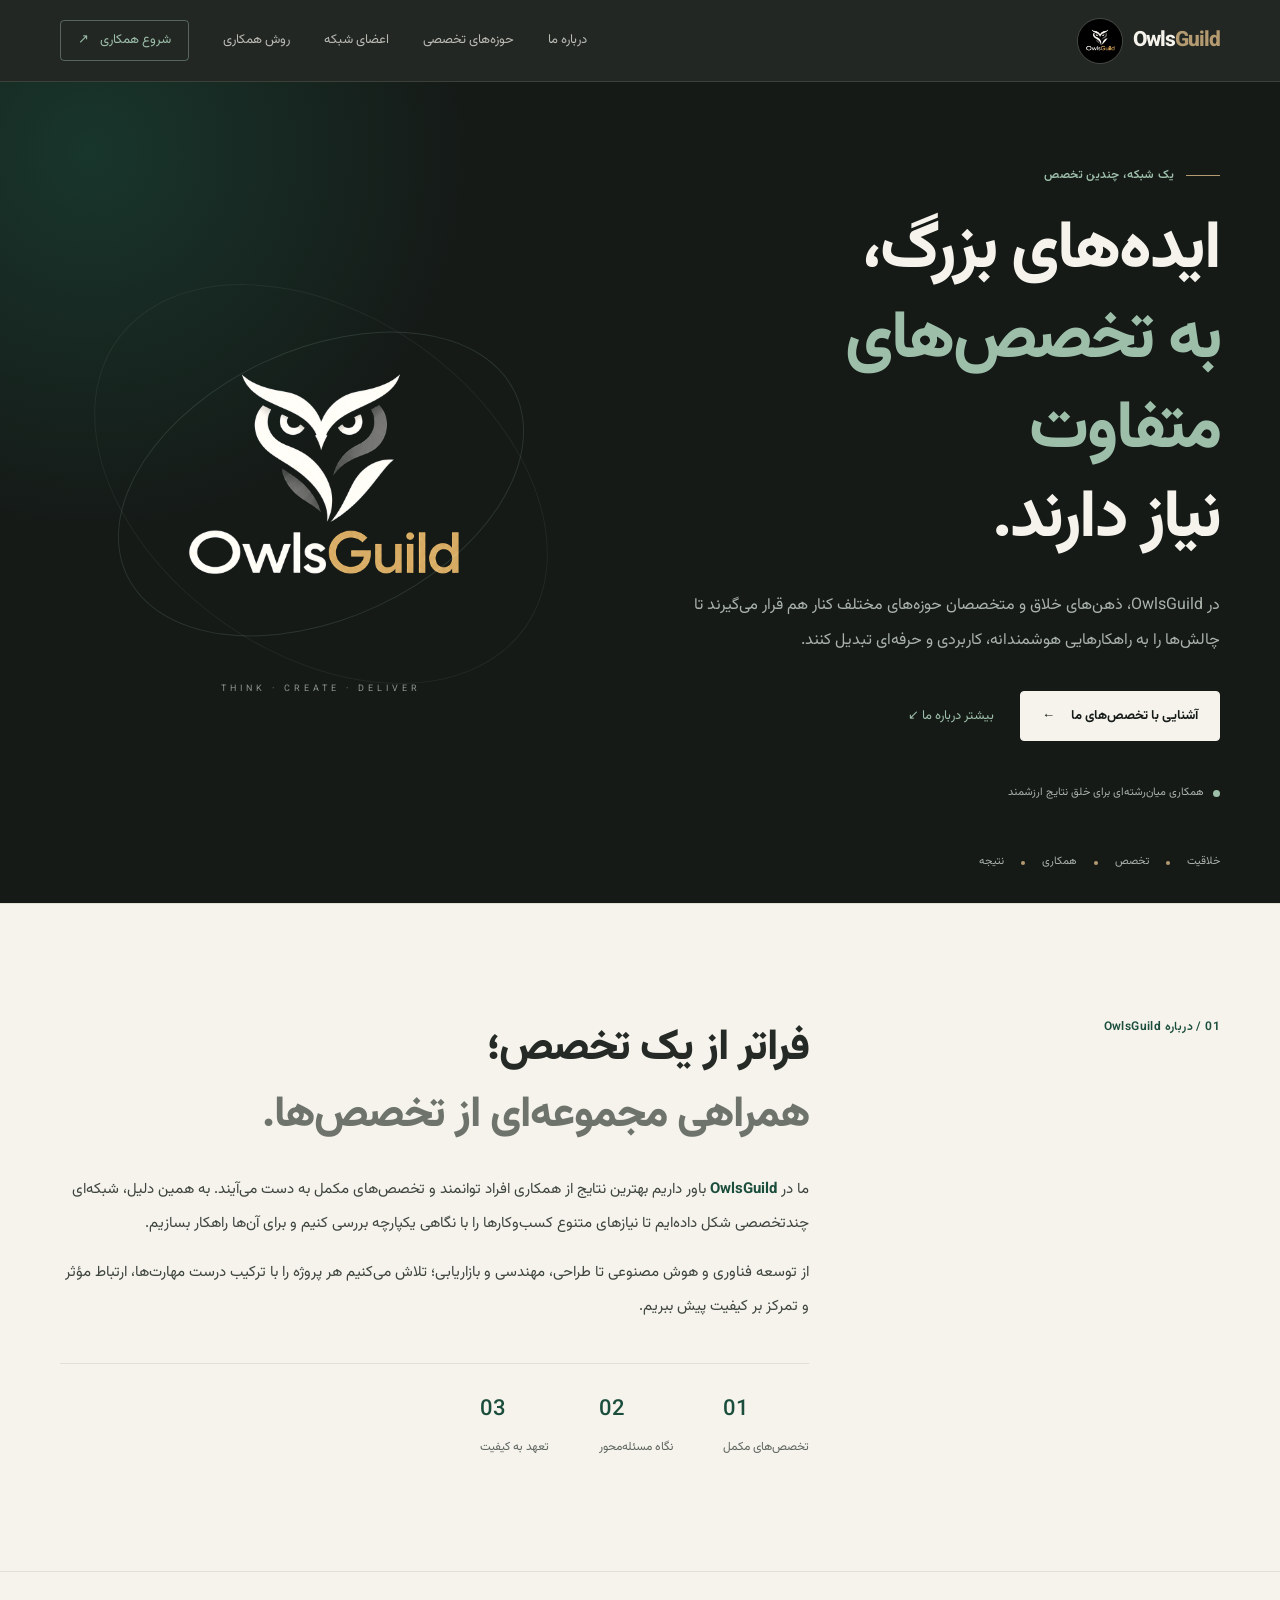
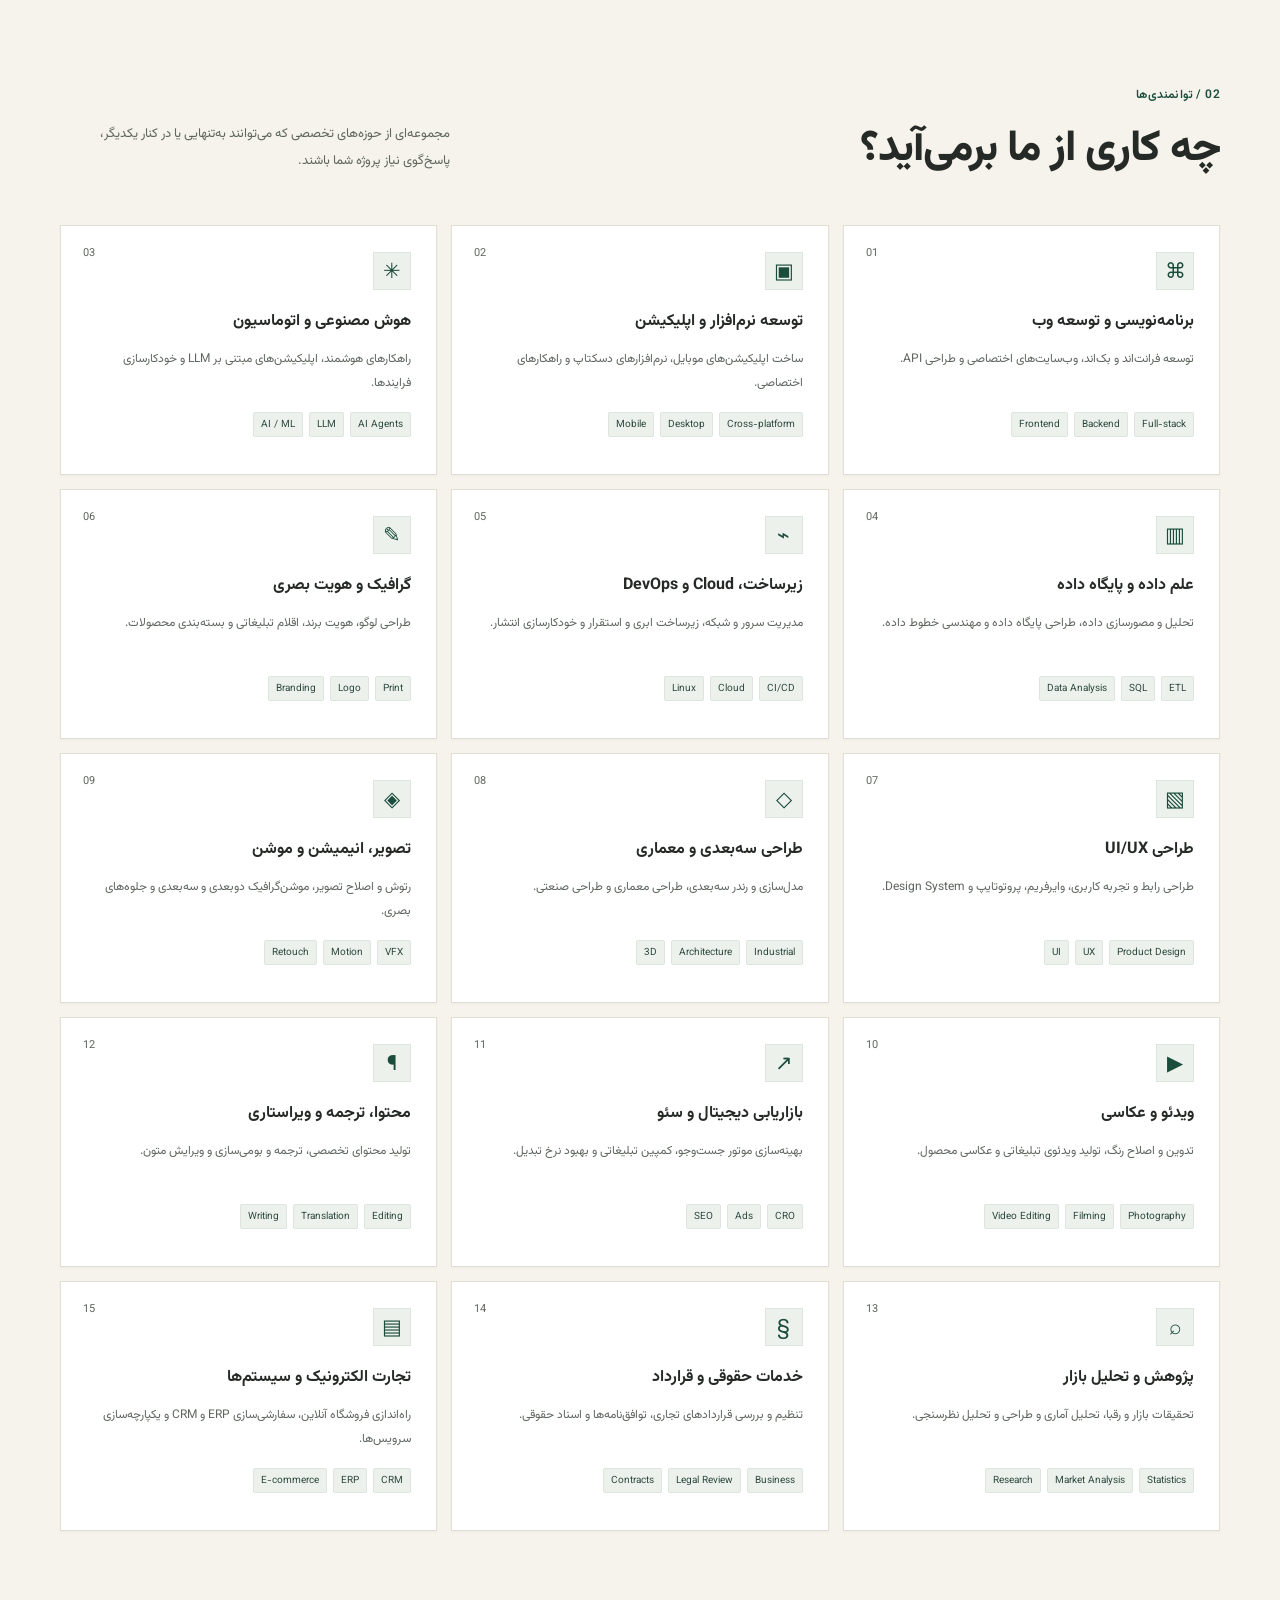
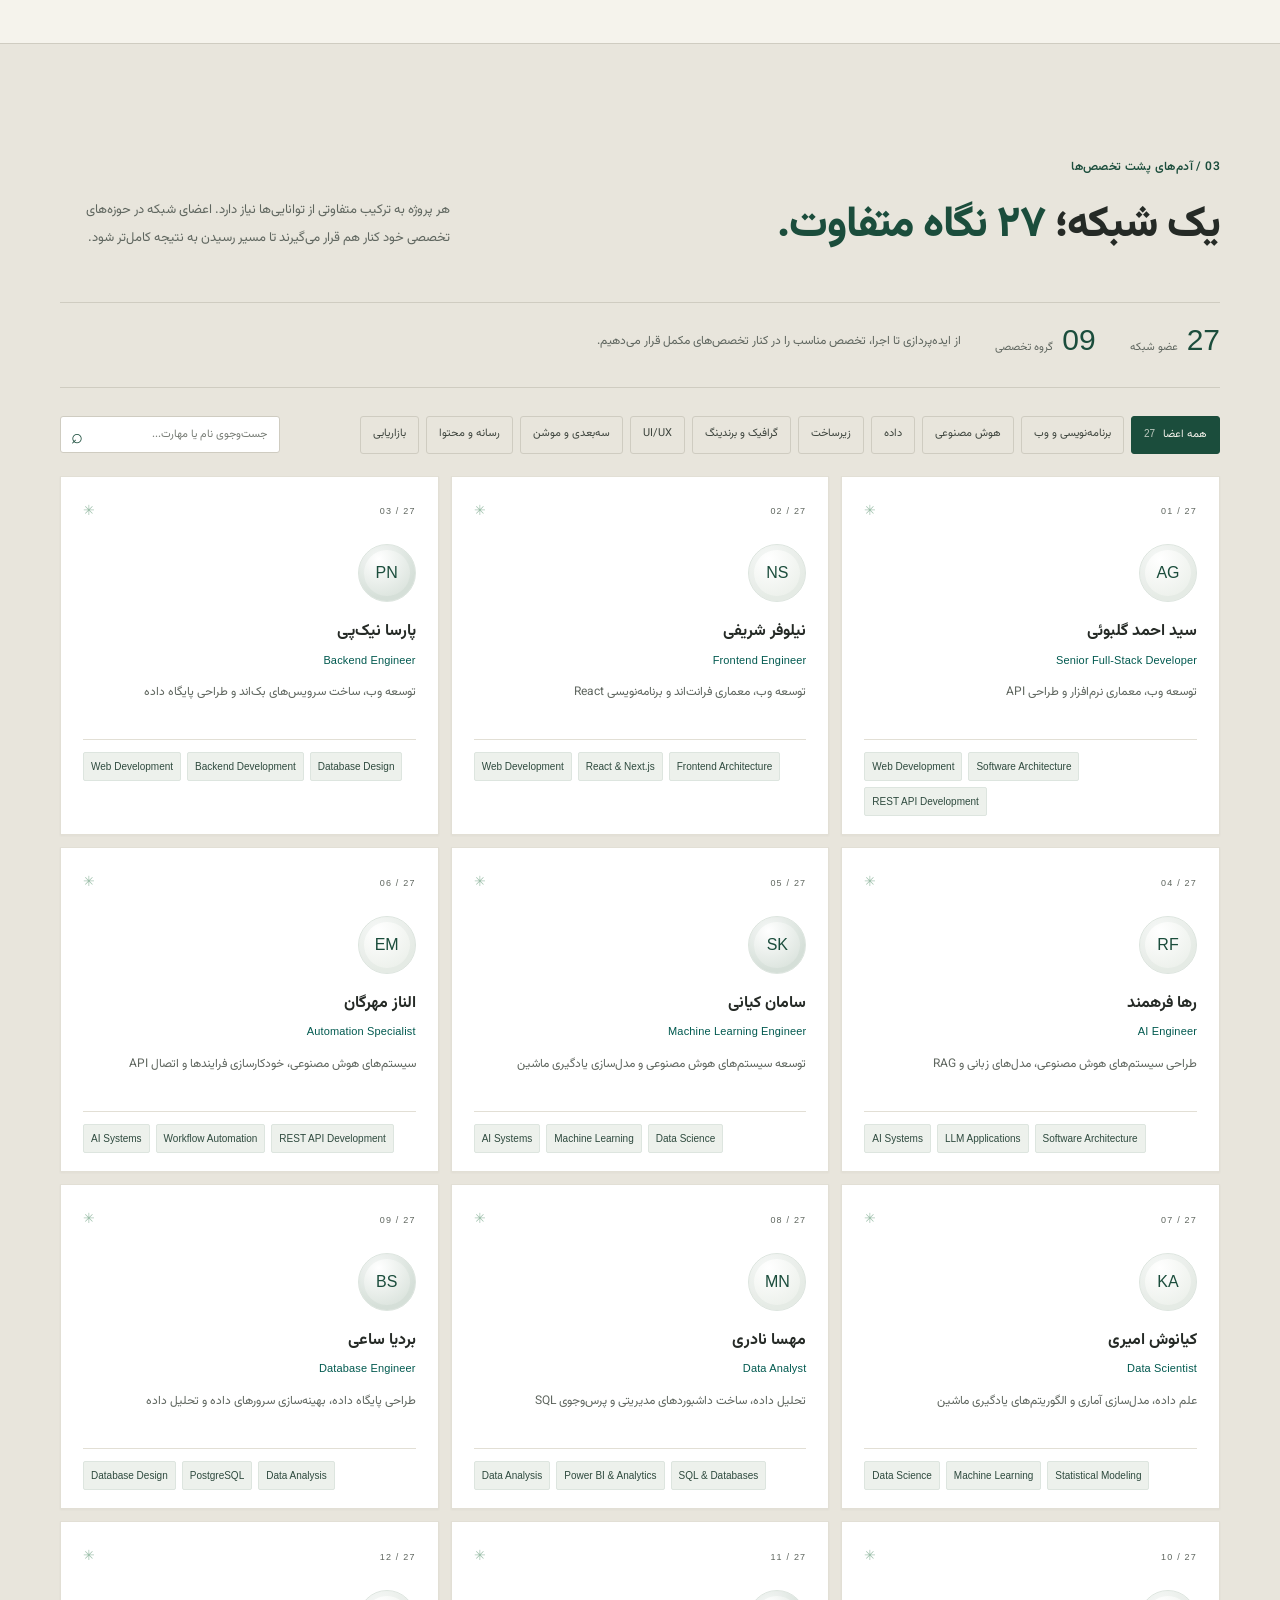
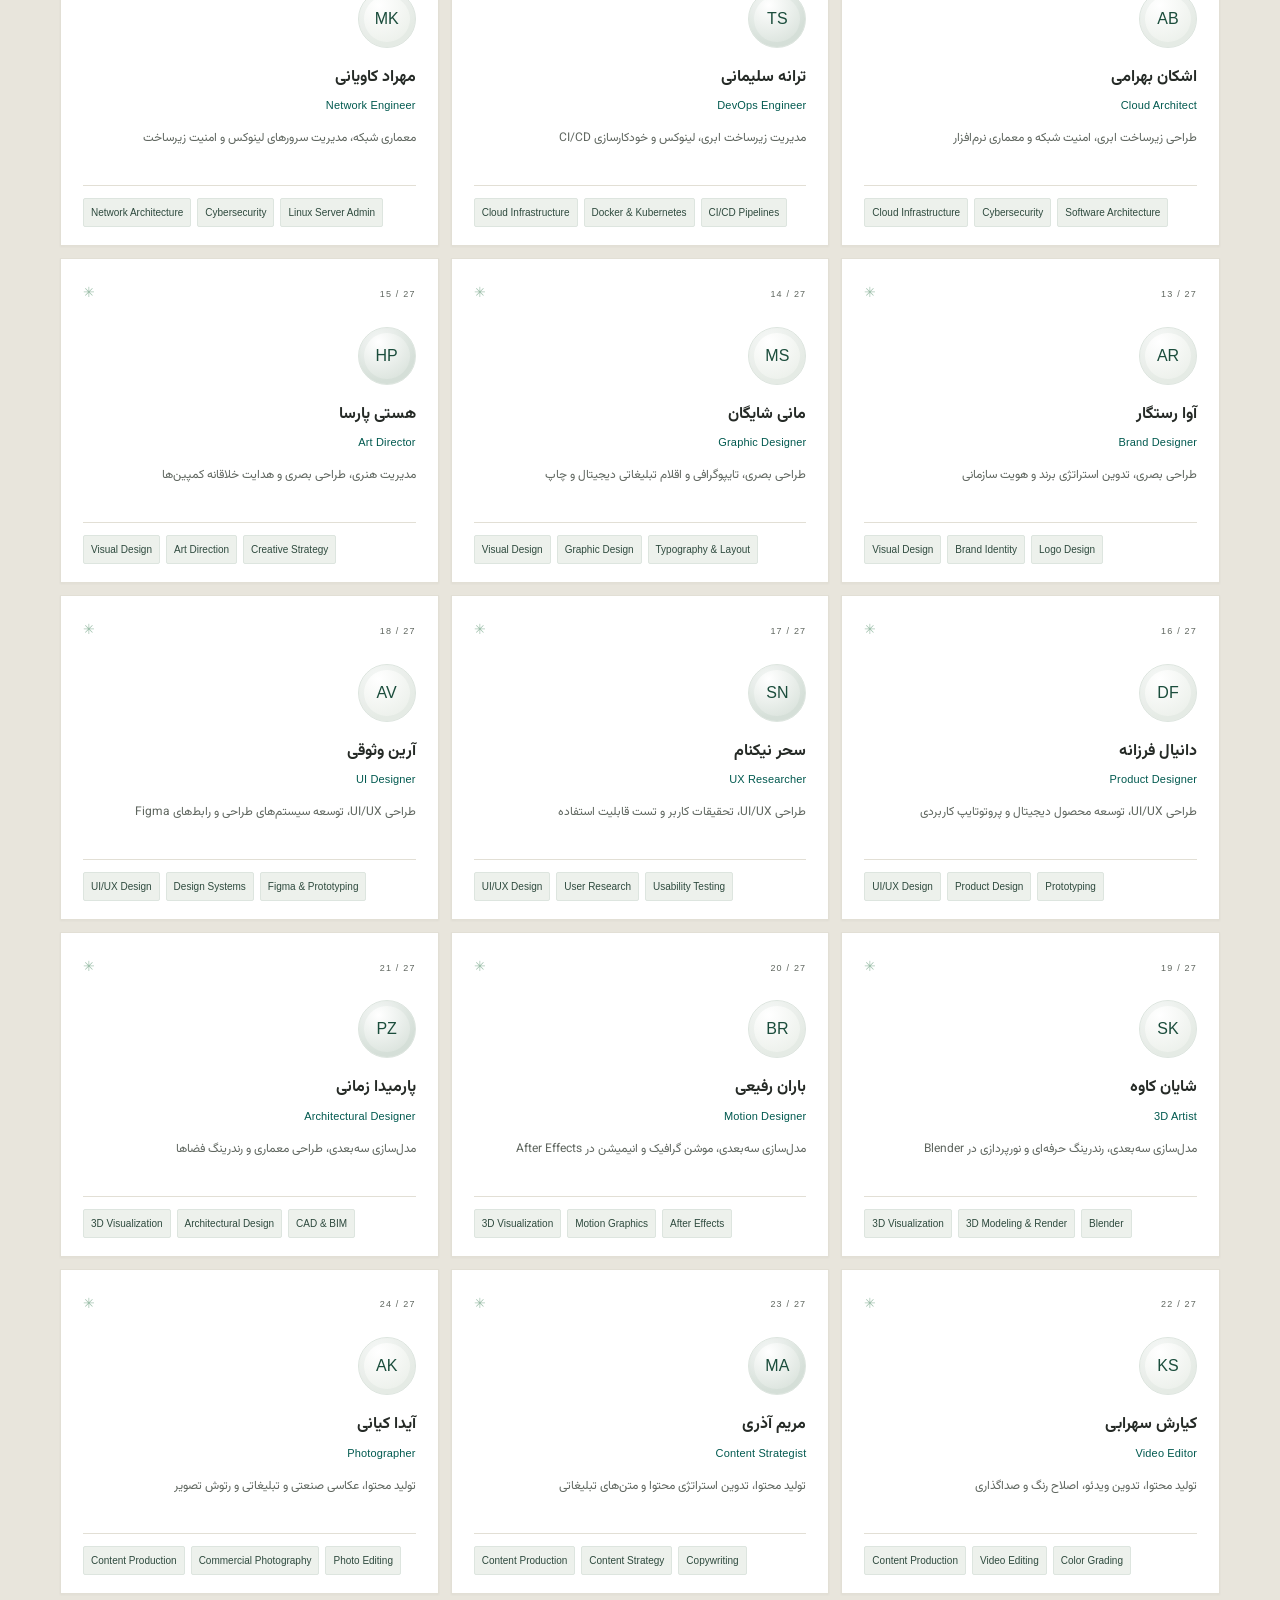
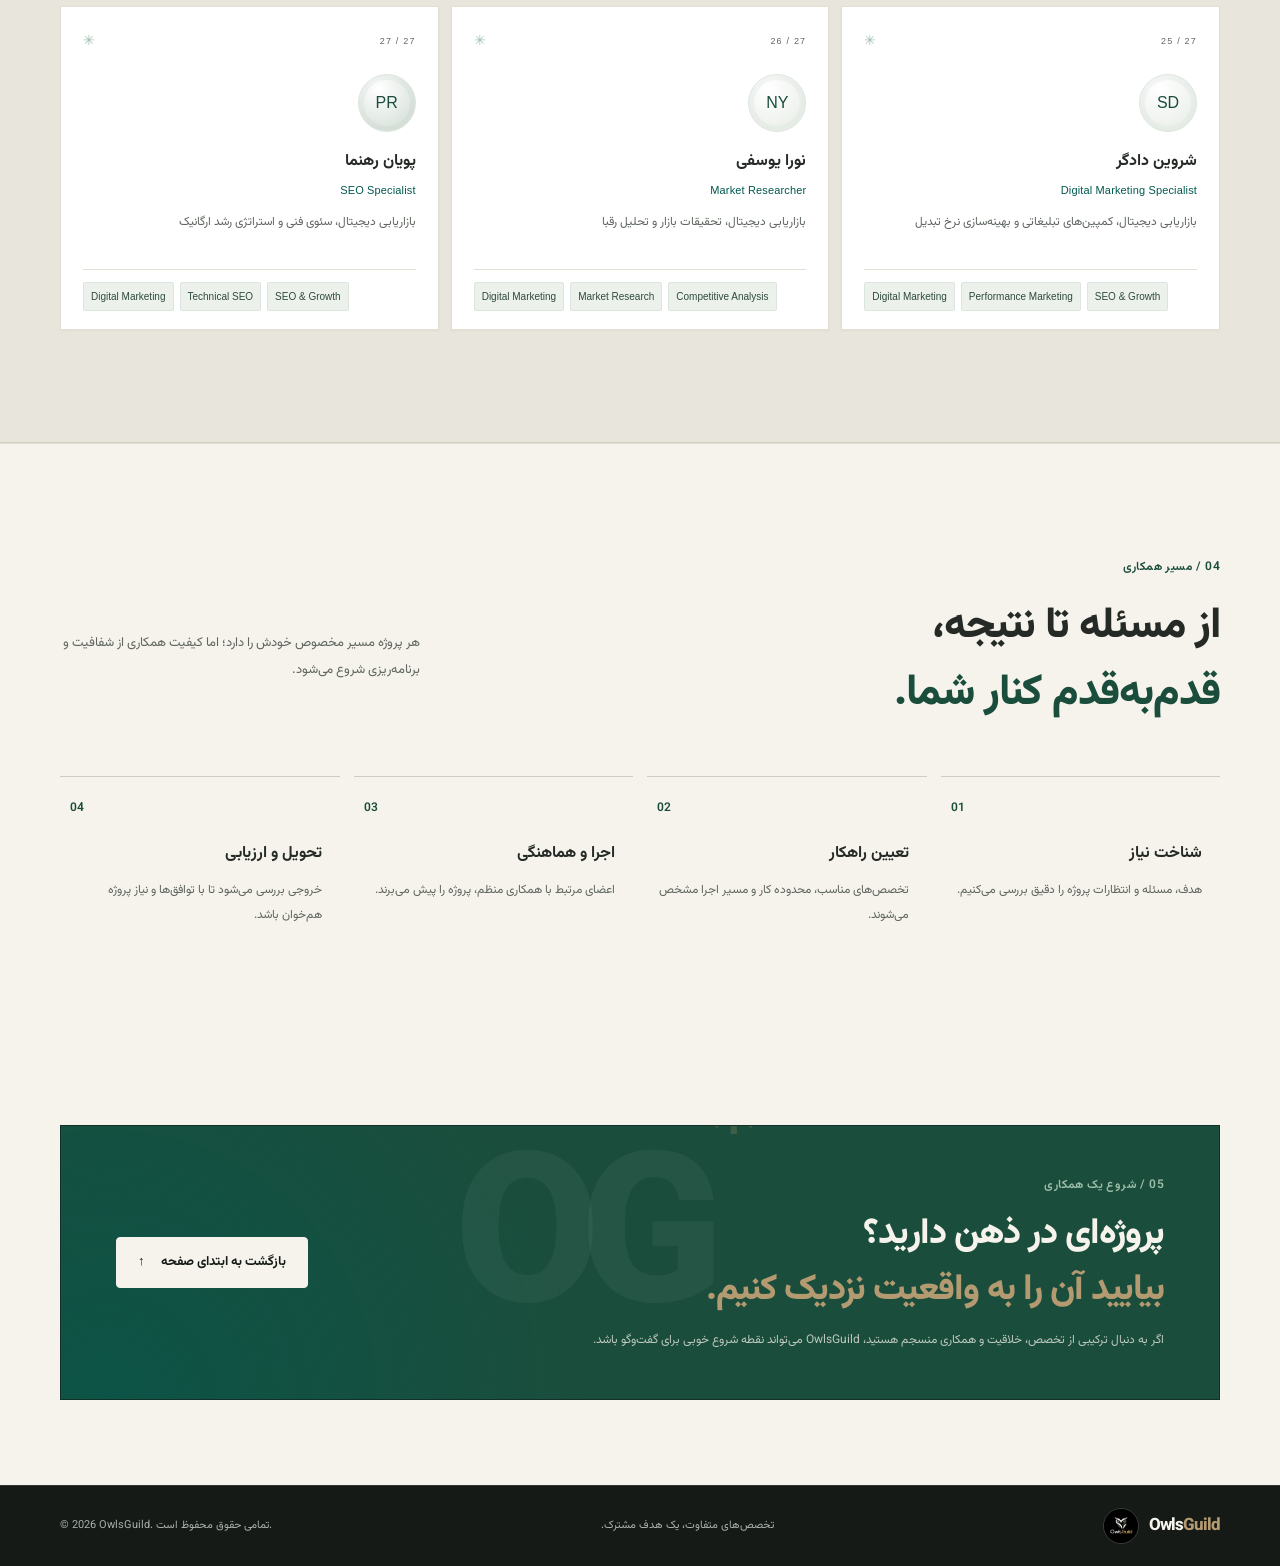
==== commit c97fd370: "Rename member to Seyed Ahmad Golbooei and remove demo/test framing" ====
--- a/index.html
+++ b/index.html
@@ -119,7 +119,7 @@
           <p>هر پروژه به ترکیب متفاوتی از توانایی‌ها نیاز دارد. اعضای شبکه در حوزه‌های تخصصی خود کنار هم قرار می‌گیرند تا مسیر رسیدن به نتیجه کامل‌تر شود.</p>
         </div>
         <div class="team-intro-row">
-          <div class="team-stat"><strong>27</strong><span>پروفایل نمونه</span></div>
+          <div class="team-stat"><strong>27</strong><span>عضو شبکه</span></div>
           <div class="team-stat"><strong>09</strong><span>گروه تخصصی</span></div>
           <p>از ایده‌پردازی تا اجرا، تخصص مناسب را در کنار تخصص‌های مکمل قرار می‌دهیم.</p>
         </div>
@@ -141,8 +141,8 @@
         <div class="member-grid" id="member-grid">
           <article class="member-card" data-group="برنامه‌نویسی و وب">
             <div class="member-card-top"><span class="member-index">01 / 27</span><span class="member-mark" aria-hidden="true">✳</span></div>
-            <div class="member-avatar avatar-1" aria-hidden="true"><span>AR</span></div>
-            <div class="member-info"><h3>آرمان رادمنش</h3><div class="member-role" dir="ltr">Senior Full-Stack Developer</div><p>توسعه وب، معماری نرم‌افزار و طراحی API</p></div>
+            <div class="member-avatar avatar-1" aria-hidden="true"><span>AG</span></div>
+            <div class="member-info"><h3>سید احمد گلبوئی</h3><div class="member-role" dir="ltr">Senior Full-Stack Developer</div><p>توسعه وب، معماری نرم‌افزار و طراحی API</p></div>
             <div class="member-tags"><span>Web Development</span><span>Software Architecture</span><span>REST API Development</span></div>
           </article>
           <article class="member-card" data-group="برنامه‌نویسی و وب">
@@ -303,7 +303,6 @@
           </article>
         </div>
         <p class="team-empty" id="team-empty" hidden>عضوی با این نام یا مهارت پیدا نشد.</p>
-        <div class="team-footnote"><span class="footnote-mark">i</span><p>نام‌ها و پروفایل‌های این بخش نمونه‌های نمایشی برای معرفی ساختار پیشنهادی شبکه هستند؛ اطلاعات اعضای واقعی پس از تأیید تیم جایگزین خواهند شد.</p></div>
       </div>
     </section>
 
--- a/assets/css/styles.css
+++ b/assets/css/styles.css
@@ -41,7 +41,6 @@
   /* Accents */
   --color-accent-sage: #9DBFAA;
   --color-accent-champagne: #B49A70;
-  --color-bronze-ink: #8A6F45;         /* bronze text safe on white */
 
   /* Lines */
   --color-line: #E2DFD5;
@@ -57,7 +56,6 @@
 
   /* Interaction */
   --color-focus: #1B4D3C;              /* overridden to sage on dark surfaces */
-  --color-hover-surface: #EDF1EC;
   --color-disabled-bg: #EDEBE3;
   --color-disabled-text: #9A9E97;
 
@@ -73,11 +71,6 @@
   /* Type */
   --font: 'Vazirmatn', Tahoma, Arial, sans-serif;
   --container: 1160px;
-
-  /* Legacy aliases kept so existing markup keeps working */
-  --gold: var(--color-brand-primary);
-  --gold-light: var(--color-brand-primary);
-  --line: var(--color-line);
 }
 
 * { box-sizing: border-box; }
@@ -305,7 +298,8 @@
 }
 .service-number {
   position: absolute; left: 22px; top: 18px;
-  color: var(--color-text-muted); font-size: 11px; direction: ltr;
+  color: var(--color-text-secondary); font-size: 11px; direction: ltr;
+  font-variant-numeric: tabular-nums;
 }
 .service-icon {
   width: 38px; height: 38px; display: grid; place-items: center;
@@ -318,7 +312,7 @@
 .service-card p { color: var(--color-text-secondary); font-size: 12px; line-height: 2; margin: 0 0 17px; min-height: 48px; }
 .tags { display: flex; flex-wrap: wrap; gap: 6px; direction: ltr; justify-content: flex-end; }
 .tags span {
-  font-size: 9px; color: var(--color-text-on-tint);
+  font-size: 10px; color: var(--color-text-on-tint);
   background: var(--color-brand-tint);
   border: 1px solid var(--color-brand-tint-strong);
   padding: 2px 7px; border-radius: 2px;
@@ -426,35 +420,22 @@
 .avatar-3, .avatar-5 { background: radial-gradient(circle at 35% 25%, var(--color-surface), var(--color-brand-tint-strong) 70%); }
 .member-info h3 { font-size: 16px; font-weight: 700; margin: 0 0 2px; color: var(--color-text-primary); }
 .member-role {
-  font-family: Arial, sans-serif; font-size: 10px; letter-spacing: 0.15px;
+  font-family: Arial, sans-serif; font-size: 11px; letter-spacing: 0.15px;
   color: var(--color-brand-secondary); text-align: right; margin-bottom: 11px;
 }
-.member-info p { font-size: 11px; color: var(--color-text-secondary); line-height: 2; margin: 0; min-height: 44px; }
+.member-info p { font-size: 12px; color: var(--color-text-secondary); line-height: 1.95; margin: 0; min-height: 44px; }
 .member-tags {
   display: flex; flex-wrap: wrap; gap: 6px; margin-top: 14px; padding-top: 12px;
   border-top: 1px solid var(--color-line);
   direction: ltr; justify-content: flex-start;
 }
 .member-tags span {
-  font-family: Arial, sans-serif; font-size: 9px; color: var(--color-text-on-tint);
+  font-family: Arial, sans-serif; font-size: 10px; color: var(--color-text-on-tint);
   background: var(--color-brand-tint);
   border: 1px solid var(--color-brand-tint-strong);
   padding: 4px 7px; border-radius: 2px;
 }
 .team-empty { text-align: center; color: var(--color-text-secondary); padding: 30px; }
-.team-footnote {
-  display: flex; align-items: flex-start; gap: 10px; margin-top: 22px;
-  padding: 13px 15px;
-  border: 1px solid var(--color-line-strong);
-  background: var(--color-surface);
-}
-.footnote-mark {
-  flex: 0 0 18px; width: 18px; height: 18px;
-  border: 1px solid var(--color-accent-champagne); border-radius: 50%;
-  display: grid; place-items: center;
-  color: var(--color-bronze-ink); font: 11px Arial, sans-serif;
-}
-.team-footnote p { font-size: 10px; line-height: 1.9; color: var(--color-text-secondary); margin: 0; }
 
 /* ============================================================
    PROCESS — ivory, sequence carried by number + hairline
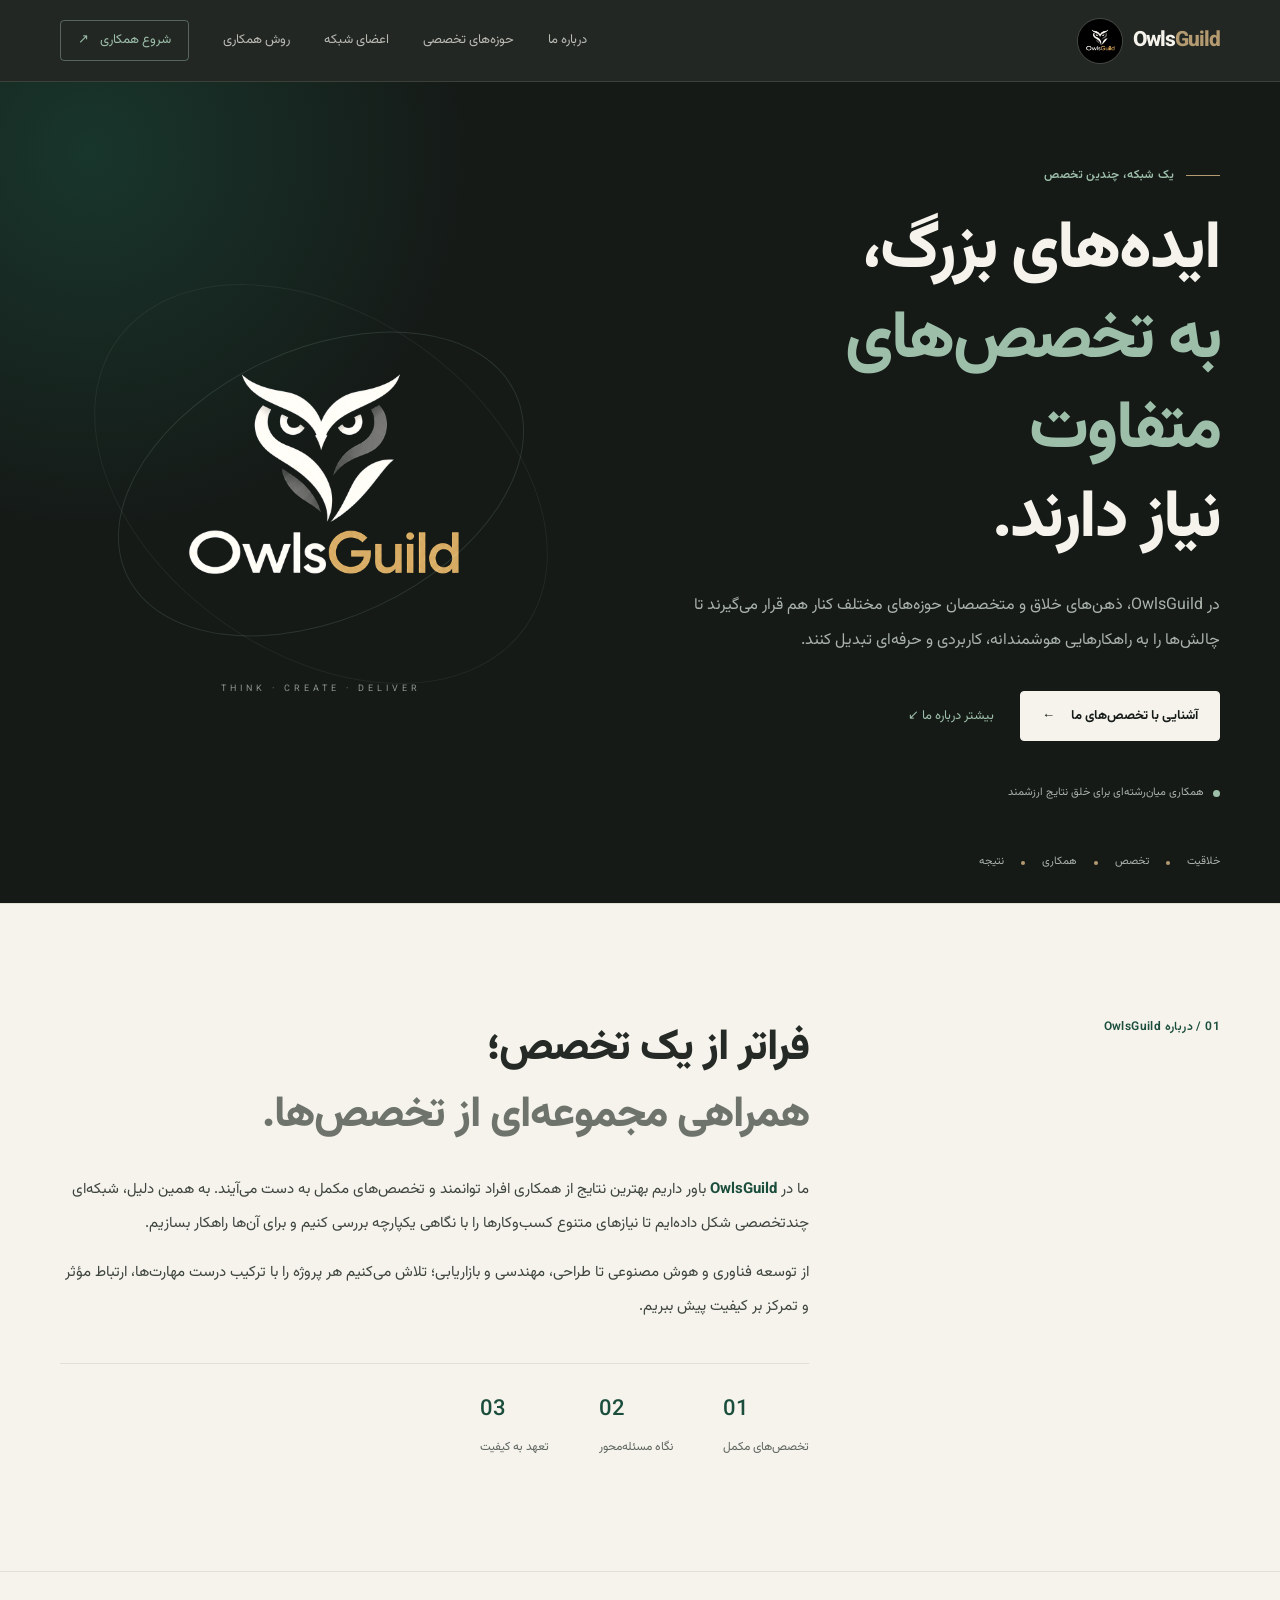
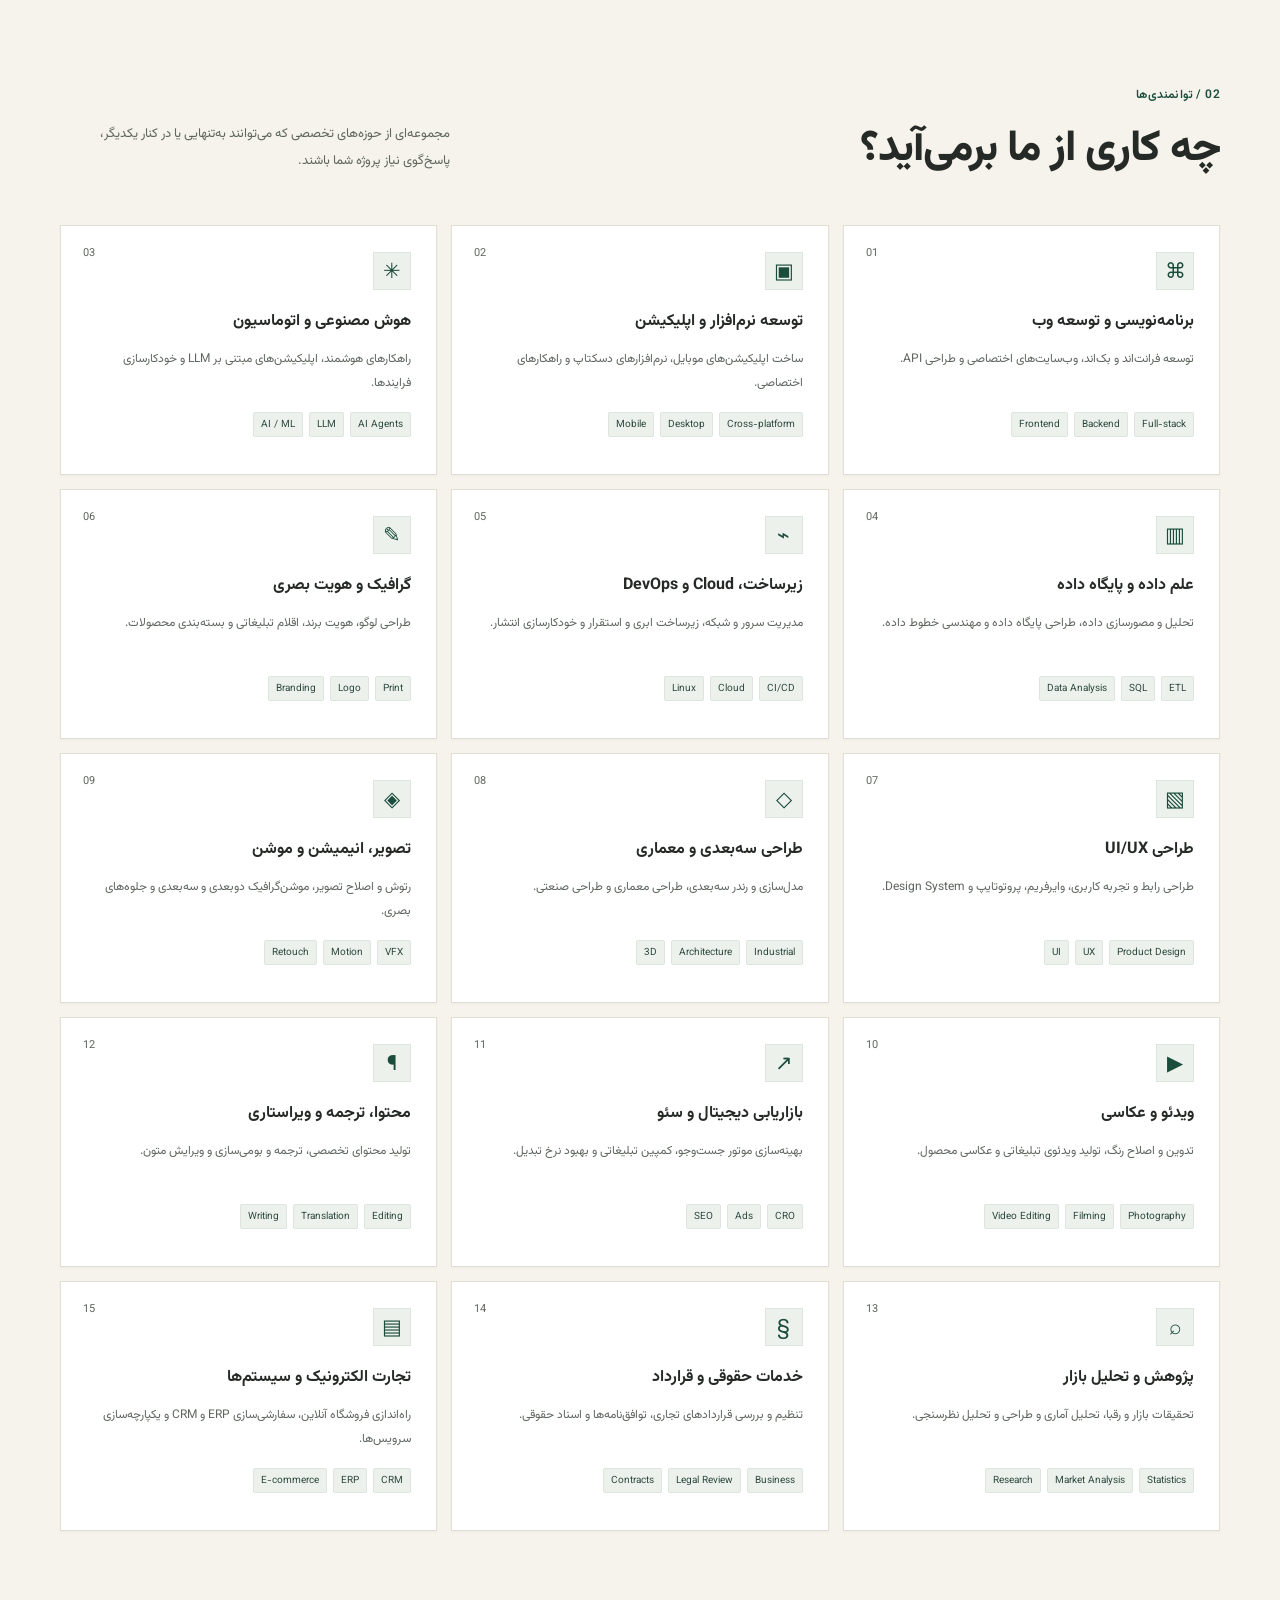
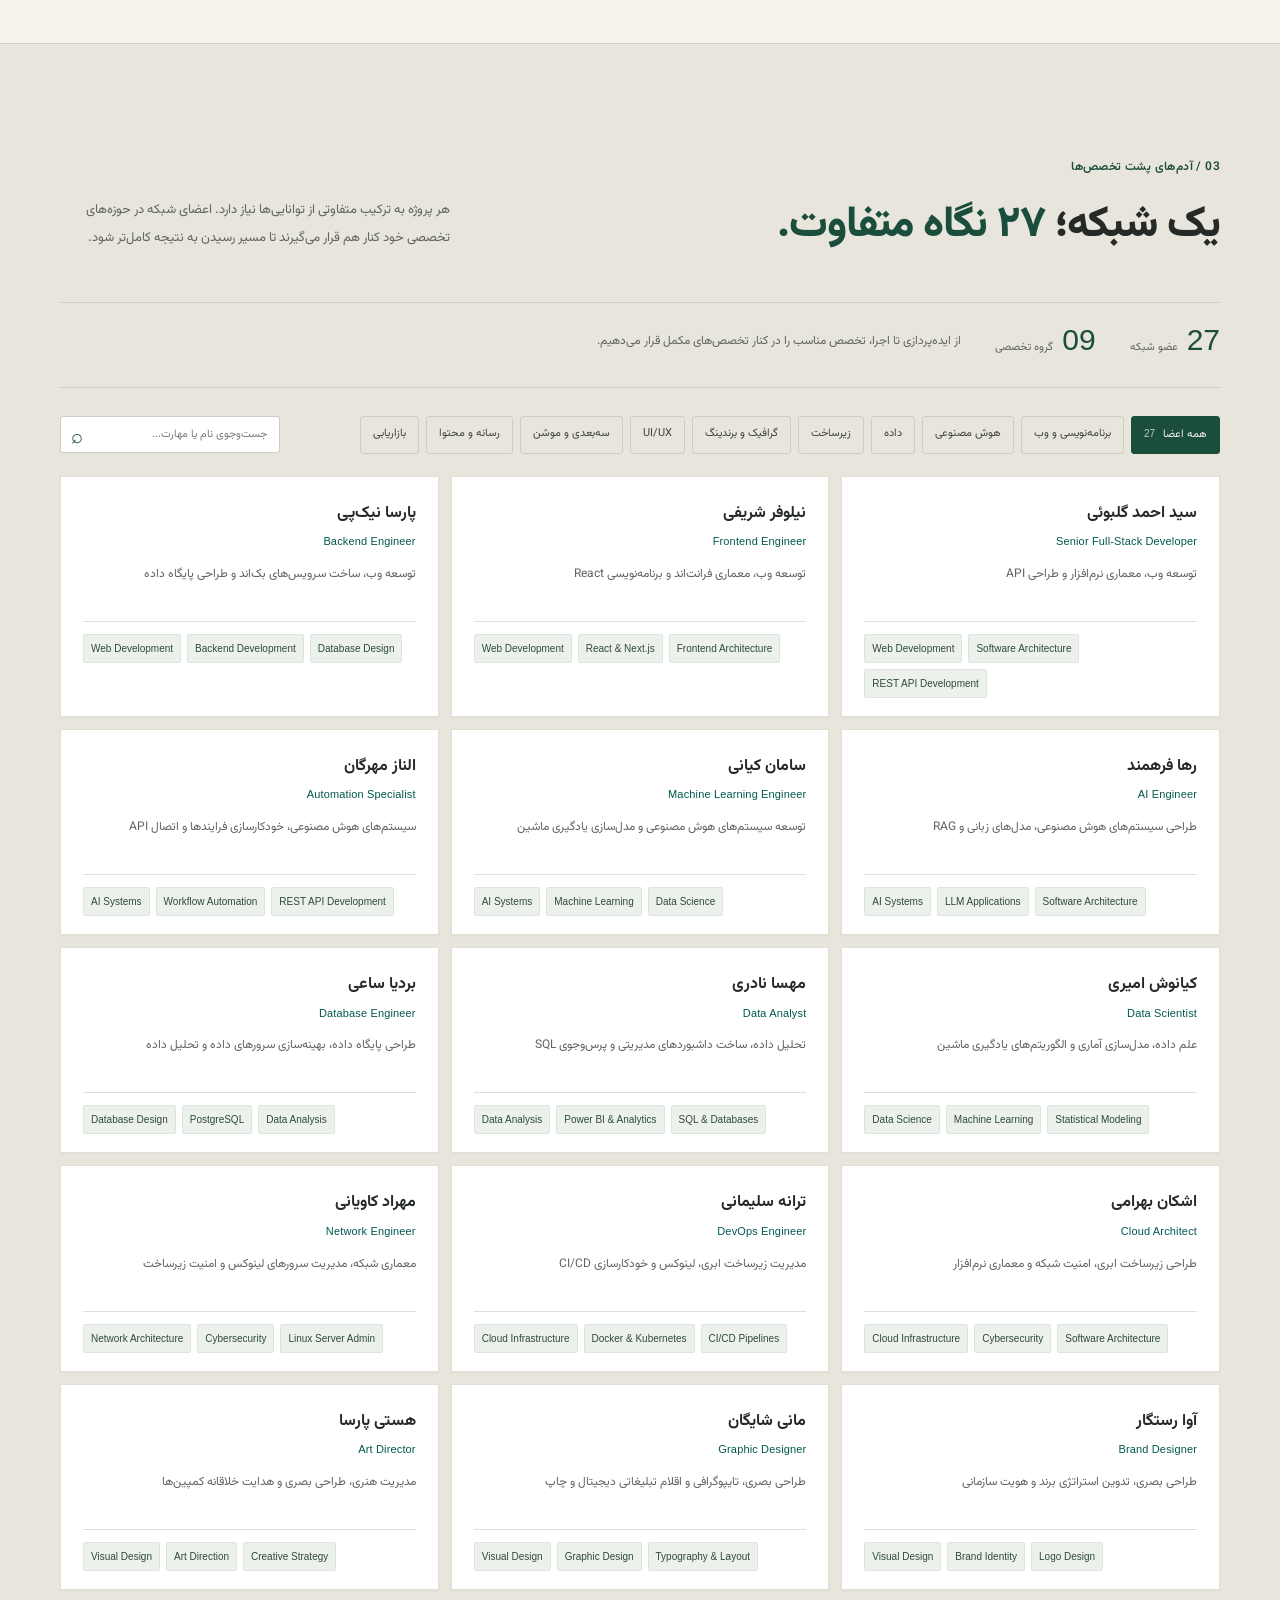
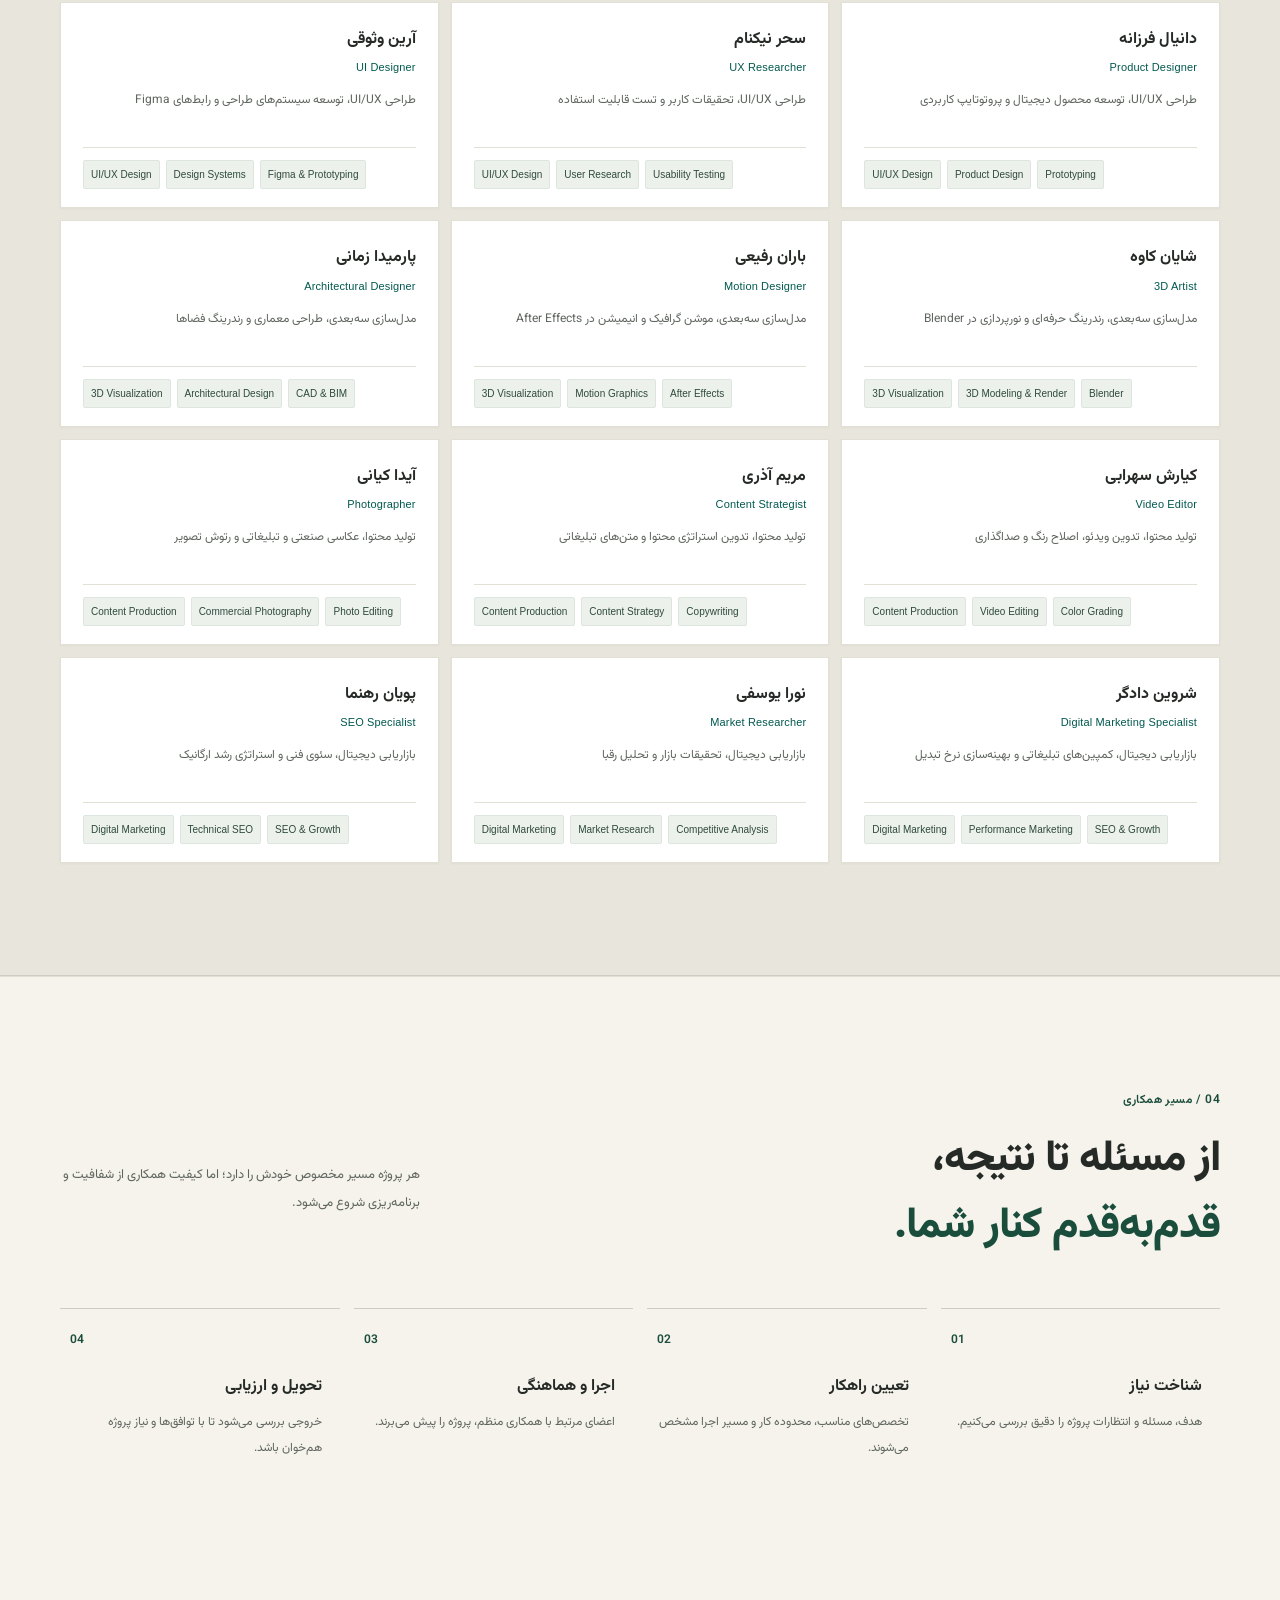
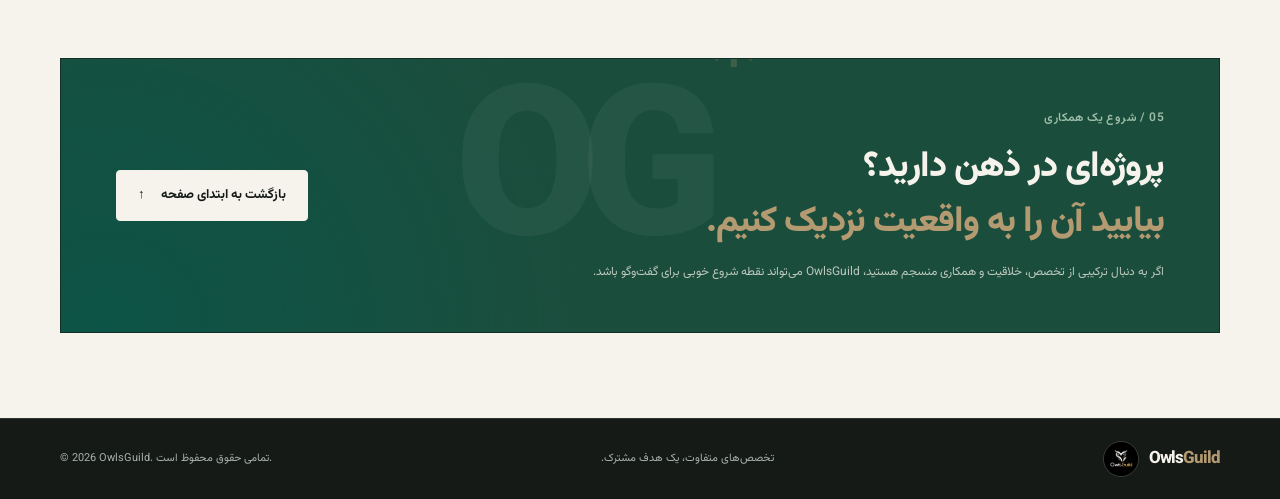
==== commit 44ed2529: "Remove member card index numbers, mark icon and avatar" ====
--- a/index.html
+++ b/index.html
@@ -140,164 +140,110 @@
         </div>
         <div class="member-grid" id="member-grid">
           <article class="member-card" data-group="برنامه‌نویسی و وب">
-            <div class="member-card-top"><span class="member-index">01 / 27</span><span class="member-mark" aria-hidden="true">✳</span></div>
-            <div class="member-avatar avatar-1" aria-hidden="true"><span>AG</span></div>
             <div class="member-info"><h3>سید احمد گلبوئی</h3><div class="member-role" dir="ltr">Senior Full-Stack Developer</div><p>توسعه وب، معماری نرم‌افزار و طراحی API</p></div>
             <div class="member-tags"><span>Web Development</span><span>Software Architecture</span><span>REST API Development</span></div>
           </article>
           <article class="member-card" data-group="برنامه‌نویسی و وب">
-            <div class="member-card-top"><span class="member-index">02 / 27</span><span class="member-mark" aria-hidden="true">✳</span></div>
-            <div class="member-avatar avatar-2" aria-hidden="true"><span>NS</span></div>
             <div class="member-info"><h3>نیلوفر شریفی</h3><div class="member-role" dir="ltr">Frontend Engineer</div><p>توسعه وب، معماری فرانت‌اند و برنامه‌نویسی React</p></div>
             <div class="member-tags"><span>Web Development</span><span>React & Next.js</span><span>Frontend Architecture</span></div>
           </article>
           <article class="member-card" data-group="برنامه‌نویسی و وب">
-            <div class="member-card-top"><span class="member-index">03 / 27</span><span class="member-mark" aria-hidden="true">✳</span></div>
-            <div class="member-avatar avatar-3" aria-hidden="true"><span>PN</span></div>
             <div class="member-info"><h3>پارسا نیک‌پی</h3><div class="member-role" dir="ltr">Backend Engineer</div><p>توسعه وب، ساخت سرویس‌های بک‌اند و طراحی پایگاه داده</p></div>
             <div class="member-tags"><span>Web Development</span><span>Backend Development</span><span>Database Design</span></div>
           </article>
           <article class="member-card" data-group="هوش مصنوعی و اتوماسیون">
-            <div class="member-card-top"><span class="member-index">04 / 27</span><span class="member-mark" aria-hidden="true">✳</span></div>
-            <div class="member-avatar avatar-4" aria-hidden="true"><span>RF</span></div>
             <div class="member-info"><h3>رها فرهمند</h3><div class="member-role" dir="ltr">AI Engineer</div><p>طراحی سیستم‌های هوش مصنوعی، مدل‌های زبانی و RAG</p></div>
             <div class="member-tags"><span>AI Systems</span><span>LLM Applications</span><span>Software Architecture</span></div>
           </article>
           <article class="member-card" data-group="هوش مصنوعی و اتوماسیون">
-            <div class="member-card-top"><span class="member-index">05 / 27</span><span class="member-mark" aria-hidden="true">✳</span></div>
-            <div class="member-avatar avatar-5" aria-hidden="true"><span>SK</span></div>
             <div class="member-info"><h3>سامان کیانی</h3><div class="member-role" dir="ltr">Machine Learning Engineer</div><p>توسعه سیستم‌های هوش مصنوعی و مدل‌سازی یادگیری ماشین</p></div>
             <div class="member-tags"><span>AI Systems</span><span>Machine Learning</span><span>Data Science</span></div>
           </article>
           <article class="member-card" data-group="هوش مصنوعی و اتوماسیون">
-            <div class="member-card-top"><span class="member-index">06 / 27</span><span class="member-mark" aria-hidden="true">✳</span></div>
-            <div class="member-avatar avatar-6" aria-hidden="true"><span>EM</span></div>
             <div class="member-info"><h3>الناز مهرگان</h3><div class="member-role" dir="ltr">Automation Specialist</div><p>سیستم‌های هوش مصنوعی، خودکارسازی فرایندها و اتصال API</p></div>
             <div class="member-tags"><span>AI Systems</span><span>Workflow Automation</span><span>REST API Development</span></div>
           </article>
           <article class="member-card" data-group="داده و پایگاه داده">
-            <div class="member-card-top"><span class="member-index">07 / 27</span><span class="member-mark" aria-hidden="true">✳</span></div>
-            <div class="member-avatar avatar-1" aria-hidden="true"><span>KA</span></div>
             <div class="member-info"><h3>کیانوش امیری</h3><div class="member-role" dir="ltr">Data Scientist</div><p>علم داده، مدل‌سازی آماری و الگوریتم‌های یادگیری ماشین</p></div>
             <div class="member-tags"><span>Data Science</span><span>Machine Learning</span><span>Statistical Modeling</span></div>
           </article>
           <article class="member-card" data-group="داده و پایگاه داده">
-            <div class="member-card-top"><span class="member-index">08 / 27</span><span class="member-mark" aria-hidden="true">✳</span></div>
-            <div class="member-avatar avatar-2" aria-hidden="true"><span>MN</span></div>
             <div class="member-info"><h3>مهسا نادری</h3><div class="member-role" dir="ltr">Data Analyst</div><p>تحلیل داده، ساخت داشبوردهای مدیریتی و پرس‌وجوی SQL</p></div>
             <div class="member-tags"><span>Data Analysis</span><span>Power BI & Analytics</span><span>SQL & Databases</span></div>
           </article>
           <article class="member-card" data-group="داده و پایگاه داده">
-            <div class="member-card-top"><span class="member-index">09 / 27</span><span class="member-mark" aria-hidden="true">✳</span></div>
-            <div class="member-avatar avatar-3" aria-hidden="true"><span>BS</span></div>
             <div class="member-info"><h3>بردیا ساعی</h3><div class="member-role" dir="ltr">Database Engineer</div><p>طراحی پایگاه داده، بهینه‌سازی سرورهای داده و تحلیل داده</p></div>
             <div class="member-tags"><span>Database Design</span><span>PostgreSQL</span><span>Data Analysis</span></div>
           </article>
           <article class="member-card" data-group="زیرساخت و DevOps">
-            <div class="member-card-top"><span class="member-index">10 / 27</span><span class="member-mark" aria-hidden="true">✳</span></div>
-            <div class="member-avatar avatar-4" aria-hidden="true"><span>AB</span></div>
             <div class="member-info"><h3>اشکان بهرامی</h3><div class="member-role" dir="ltr">Cloud Architect</div><p>طراحی زیرساخت ابری، امنیت شبکه و معماری نرم‌افزار</p></div>
             <div class="member-tags"><span>Cloud Infrastructure</span><span>Cybersecurity</span><span>Software Architecture</span></div>
           </article>
           <article class="member-card" data-group="زیرساخت و DevOps">
-            <div class="member-card-top"><span class="member-index">11 / 27</span><span class="member-mark" aria-hidden="true">✳</span></div>
-            <div class="member-avatar avatar-5" aria-hidden="true"><span>TS</span></div>
             <div class="member-info"><h3>ترانه سلیمانی</h3><div class="member-role" dir="ltr">DevOps Engineer</div><p>مدیریت زیرساخت ابری، لینوکس و خودکارسازی CI/CD</p></div>
             <div class="member-tags"><span>Cloud Infrastructure</span><span>Docker & Kubernetes</span><span>CI/CD Pipelines</span></div>
           </article>
           <article class="member-card" data-group="زیرساخت و DevOps">
-            <div class="member-card-top"><span class="member-index">12 / 27</span><span class="member-mark" aria-hidden="true">✳</span></div>
-            <div class="member-avatar avatar-6" aria-hidden="true"><span>MK</span></div>
             <div class="member-info"><h3>مهراد کاویانی</h3><div class="member-role" dir="ltr">Network Engineer</div><p>معماری شبکه، مدیریت سرورهای لینوکس و امنیت زیرساخت</p></div>
             <div class="member-tags"><span>Network Architecture</span><span>Cybersecurity</span><span>Linux Server Admin</span></div>
           </article>
           <article class="member-card" data-group="گرافیک و برندینگ">
-            <div class="member-card-top"><span class="member-index">13 / 27</span><span class="member-mark" aria-hidden="true">✳</span></div>
-            <div class="member-avatar avatar-1" aria-hidden="true"><span>AR</span></div>
             <div class="member-info"><h3>آوا رستگار</h3><div class="member-role" dir="ltr">Brand Designer</div><p>طراحی بصری، تدوین استراتژی برند و هویت سازمانی</p></div>
             <div class="member-tags"><span>Visual Design</span><span>Brand Identity</span><span>Logo Design</span></div>
           </article>
           <article class="member-card" data-group="گرافیک و برندینگ">
-            <div class="member-card-top"><span class="member-index">14 / 27</span><span class="member-mark" aria-hidden="true">✳</span></div>
-            <div class="member-avatar avatar-2" aria-hidden="true"><span>MS</span></div>
             <div class="member-info"><h3>مانی شایگان</h3><div class="member-role" dir="ltr">Graphic Designer</div><p>طراحی بصری، تایپوگرافی و اقلام تبلیغاتی دیجیتال و چاپ</p></div>
             <div class="member-tags"><span>Visual Design</span><span>Graphic Design</span><span>Typography & Layout</span></div>
           </article>
           <article class="member-card" data-group="گرافیک و برندینگ">
-            <div class="member-card-top"><span class="member-index">15 / 27</span><span class="member-mark" aria-hidden="true">✳</span></div>
-            <div class="member-avatar avatar-3" aria-hidden="true"><span>HP</span></div>
             <div class="member-info"><h3>هستی پارسا</h3><div class="member-role" dir="ltr">Art Director</div><p>مدیریت هنری، طراحی بصری و هدایت خلاقانه کمپین‌ها</p></div>
             <div class="member-tags"><span>Visual Design</span><span>Art Direction</span><span>Creative Strategy</span></div>
           </article>
           <article class="member-card" data-group="طراحی محصول و UI/UX">
-            <div class="member-card-top"><span class="member-index">16 / 27</span><span class="member-mark" aria-hidden="true">✳</span></div>
-            <div class="member-avatar avatar-4" aria-hidden="true"><span>DF</span></div>
             <div class="member-info"><h3>دانیال فرزانه</h3><div class="member-role" dir="ltr">Product Designer</div><p>طراحی UI/UX، توسعه محصول دیجیتال و پروتوتایپ کاربردی</p></div>
             <div class="member-tags"><span>UI/UX Design</span><span>Product Design</span><span>Prototyping</span></div>
           </article>
           <article class="member-card" data-group="طراحی محصول و UI/UX">
-            <div class="member-card-top"><span class="member-index">17 / 27</span><span class="member-mark" aria-hidden="true">✳</span></div>
-            <div class="member-avatar avatar-5" aria-hidden="true"><span>SN</span></div>
             <div class="member-info"><h3>سحر نیکنام</h3><div class="member-role" dir="ltr">UX Researcher</div><p>طراحی UI/UX، تحقیقات کاربر و تست قابلیت استفاده</p></div>
             <div class="member-tags"><span>UI/UX Design</span><span>User Research</span><span>Usability Testing</span></div>
           </article>
           <article class="member-card" data-group="طراحی محصول و UI/UX">
-            <div class="member-card-top"><span class="member-index">18 / 27</span><span class="member-mark" aria-hidden="true">✳</span></div>
-            <div class="member-avatar avatar-6" aria-hidden="true"><span>AV</span></div>
             <div class="member-info"><h3>آرین وثوقی</h3><div class="member-role" dir="ltr">UI Designer</div><p>طراحی UI/UX، توسعه سیستم‌های طراحی و رابط‌های Figma</p></div>
             <div class="member-tags"><span>UI/UX Design</span><span>Design Systems</span><span>Figma & Prototyping</span></div>
           </article>
           <article class="member-card" data-group="سه‌بعدی، معماری و موشن">
-            <div class="member-card-top"><span class="member-index">19 / 27</span><span class="member-mark" aria-hidden="true">✳</span></div>
-            <div class="member-avatar avatar-1" aria-hidden="true"><span>SK</span></div>
             <div class="member-info"><h3>شایان کاوه</h3><div class="member-role" dir="ltr">3D Artist</div><p>مدل‌سازی سه‌بعدی، رندرینگ حرفه‌ای و نورپردازی در Blender</p></div>
             <div class="member-tags"><span>3D Visualization</span><span>3D Modeling & Render</span><span>Blender</span></div>
           </article>
           <article class="member-card" data-group="سه‌بعدی، معماری و موشن">
-            <div class="member-card-top"><span class="member-index">20 / 27</span><span class="member-mark" aria-hidden="true">✳</span></div>
-            <div class="member-avatar avatar-2" aria-hidden="true"><span>BR</span></div>
             <div class="member-info"><h3>باران رفیعی</h3><div class="member-role" dir="ltr">Motion Designer</div><p>مدل‌سازی سه‌بعدی، موشن گرافیک و انیمیشن در After Effects</p></div>
             <div class="member-tags"><span>3D Visualization</span><span>Motion Graphics</span><span>After Effects</span></div>
           </article>
           <article class="member-card" data-group="سه‌بعدی، معماری و موشن">
-            <div class="member-card-top"><span class="member-index">21 / 27</span><span class="member-mark" aria-hidden="true">✳</span></div>
-            <div class="member-avatar avatar-3" aria-hidden="true"><span>PZ</span></div>
             <div class="member-info"><h3>پارمیدا زمانی</h3><div class="member-role" dir="ltr">Architectural Designer</div><p>مدل‌سازی سه‌بعدی، طراحی معماری و رندرینگ فضاها</p></div>
             <div class="member-tags"><span>3D Visualization</span><span>Architectural Design</span><span>CAD & BIM</span></div>
           </article>
           <article class="member-card" data-group="رسانه و محتوا">
-            <div class="member-card-top"><span class="member-index">22 / 27</span><span class="member-mark" aria-hidden="true">✳</span></div>
-            <div class="member-avatar avatar-4" aria-hidden="true"><span>KS</span></div>
             <div class="member-info"><h3>کیارش سهرابی</h3><div class="member-role" dir="ltr">Video Editor</div><p>تولید محتوا، تدوین ویدئو، اصلاح رنگ و صداگذاری</p></div>
             <div class="member-tags"><span>Content Production</span><span>Video Editing</span><span>Color Grading</span></div>
           </article>
           <article class="member-card" data-group="رسانه و محتوا">
-            <div class="member-card-top"><span class="member-index">23 / 27</span><span class="member-mark" aria-hidden="true">✳</span></div>
-            <div class="member-avatar avatar-5" aria-hidden="true"><span>MA</span></div>
             <div class="member-info"><h3>مریم آذری</h3><div class="member-role" dir="ltr">Content Strategist</div><p>تولید محتوا، تدوین استراتژی محتوا و متن‌های تبلیغاتی</p></div>
             <div class="member-tags"><span>Content Production</span><span>Content Strategy</span><span>Copywriting</span></div>
           </article>
           <article class="member-card" data-group="رسانه و محتوا">
-            <div class="member-card-top"><span class="member-index">24 / 27</span><span class="member-mark" aria-hidden="true">✳</span></div>
-            <div class="member-avatar avatar-6" aria-hidden="true"><span>AK</span></div>
             <div class="member-info"><h3>آیدا کیانی</h3><div class="member-role" dir="ltr">Photographer</div><p>تولید محتوا، عکاسی صنعتی و تبلیغاتی و رتوش تصویر</p></div>
             <div class="member-tags"><span>Content Production</span><span>Commercial Photography</span><span>Photo Editing</span></div>
           </article>
           <article class="member-card" data-group="رشد و بازاریابی">
-            <div class="member-card-top"><span class="member-index">25 / 27</span><span class="member-mark" aria-hidden="true">✳</span></div>
-            <div class="member-avatar avatar-1" aria-hidden="true"><span>SD</span></div>
             <div class="member-info"><h3>شروین دادگر</h3><div class="member-role" dir="ltr">Digital Marketing Specialist</div><p>بازاریابی دیجیتال، کمپین‌های تبلیغاتی و بهینه‌سازی نرخ تبدیل</p></div>
             <div class="member-tags"><span>Digital Marketing</span><span>Performance Marketing</span><span>SEO & Growth</span></div>
           </article>
           <article class="member-card" data-group="رشد و بازاریابی">
-            <div class="member-card-top"><span class="member-index">26 / 27</span><span class="member-mark" aria-hidden="true">✳</span></div>
-            <div class="member-avatar avatar-2" aria-hidden="true"><span>NY</span></div>
             <div class="member-info"><h3>نورا یوسفی</h3><div class="member-role" dir="ltr">Market Researcher</div><p>بازاریابی دیجیتال، تحقیقات بازار و تحلیل رقبا</p></div>
             <div class="member-tags"><span>Digital Marketing</span><span>Market Research</span><span>Competitive Analysis</span></div>
           </article>
           <article class="member-card" data-group="رشد و بازاریابی">
-            <div class="member-card-top"><span class="member-index">27 / 27</span><span class="member-mark" aria-hidden="true">✳</span></div>
-            <div class="member-avatar avatar-3" aria-hidden="true"><span>PR</span></div>
             <div class="member-info"><h3>پویان رهنما</h3><div class="member-role" dir="ltr">SEO Specialist</div><p>بازاریابی دیجیتال، سئوی فنی و استراتژی رشد ارگانیک</p></div>
             <div class="member-tags"><span>Digital Marketing</span><span>Technical SEO</span><span>SEO & Growth</span></div>
           </article>
--- a/assets/css/styles.css
+++ b/assets/css/styles.css
@@ -400,24 +400,6 @@
   box-shadow: var(--shadow-lift);
 }
 .member-card[hidden] { display: none; }
-.member-card-top { display: flex; justify-content: space-between; align-items: center; margin-bottom: 19px; }
-.member-index {
-  font-family: Arial, sans-serif; font-size: 9px; letter-spacing: 1.2px;
-  color: var(--color-text-secondary); direction: ltr;
-}
-.member-mark { font-size: 14px; color: var(--color-accent-sage); }
-.member-avatar {
-  width: 58px; height: 58px; border-radius: 50%;
-  display: grid; place-items: center; margin-bottom: 15px;
-  border: 1px solid var(--color-brand-tint-strong);
-  background: radial-gradient(circle at 35% 25%, var(--color-surface), var(--color-brand-tint) 70%);
-  color: var(--color-brand-primary);
-  font: 500 16px Arial, sans-serif; direction: ltr;
-  box-shadow: inset 0 0 0 5px rgba(27, 77, 60, 0.04);
-}
-/* Restrained tonal variation only — no per-member colors */
-.avatar-2, .avatar-4, .avatar-6 { background: radial-gradient(circle at 35% 25%, var(--color-surface), var(--color-brand-tint) 70%); }
-.avatar-3, .avatar-5 { background: radial-gradient(circle at 35% 25%, var(--color-surface), var(--color-brand-tint-strong) 70%); }
 .member-info h3 { font-size: 16px; font-weight: 700; margin: 0 0 2px; color: var(--color-text-primary); }
 .member-role {
   font-family: Arial, sans-serif; font-size: 11px; letter-spacing: 0.15px;
